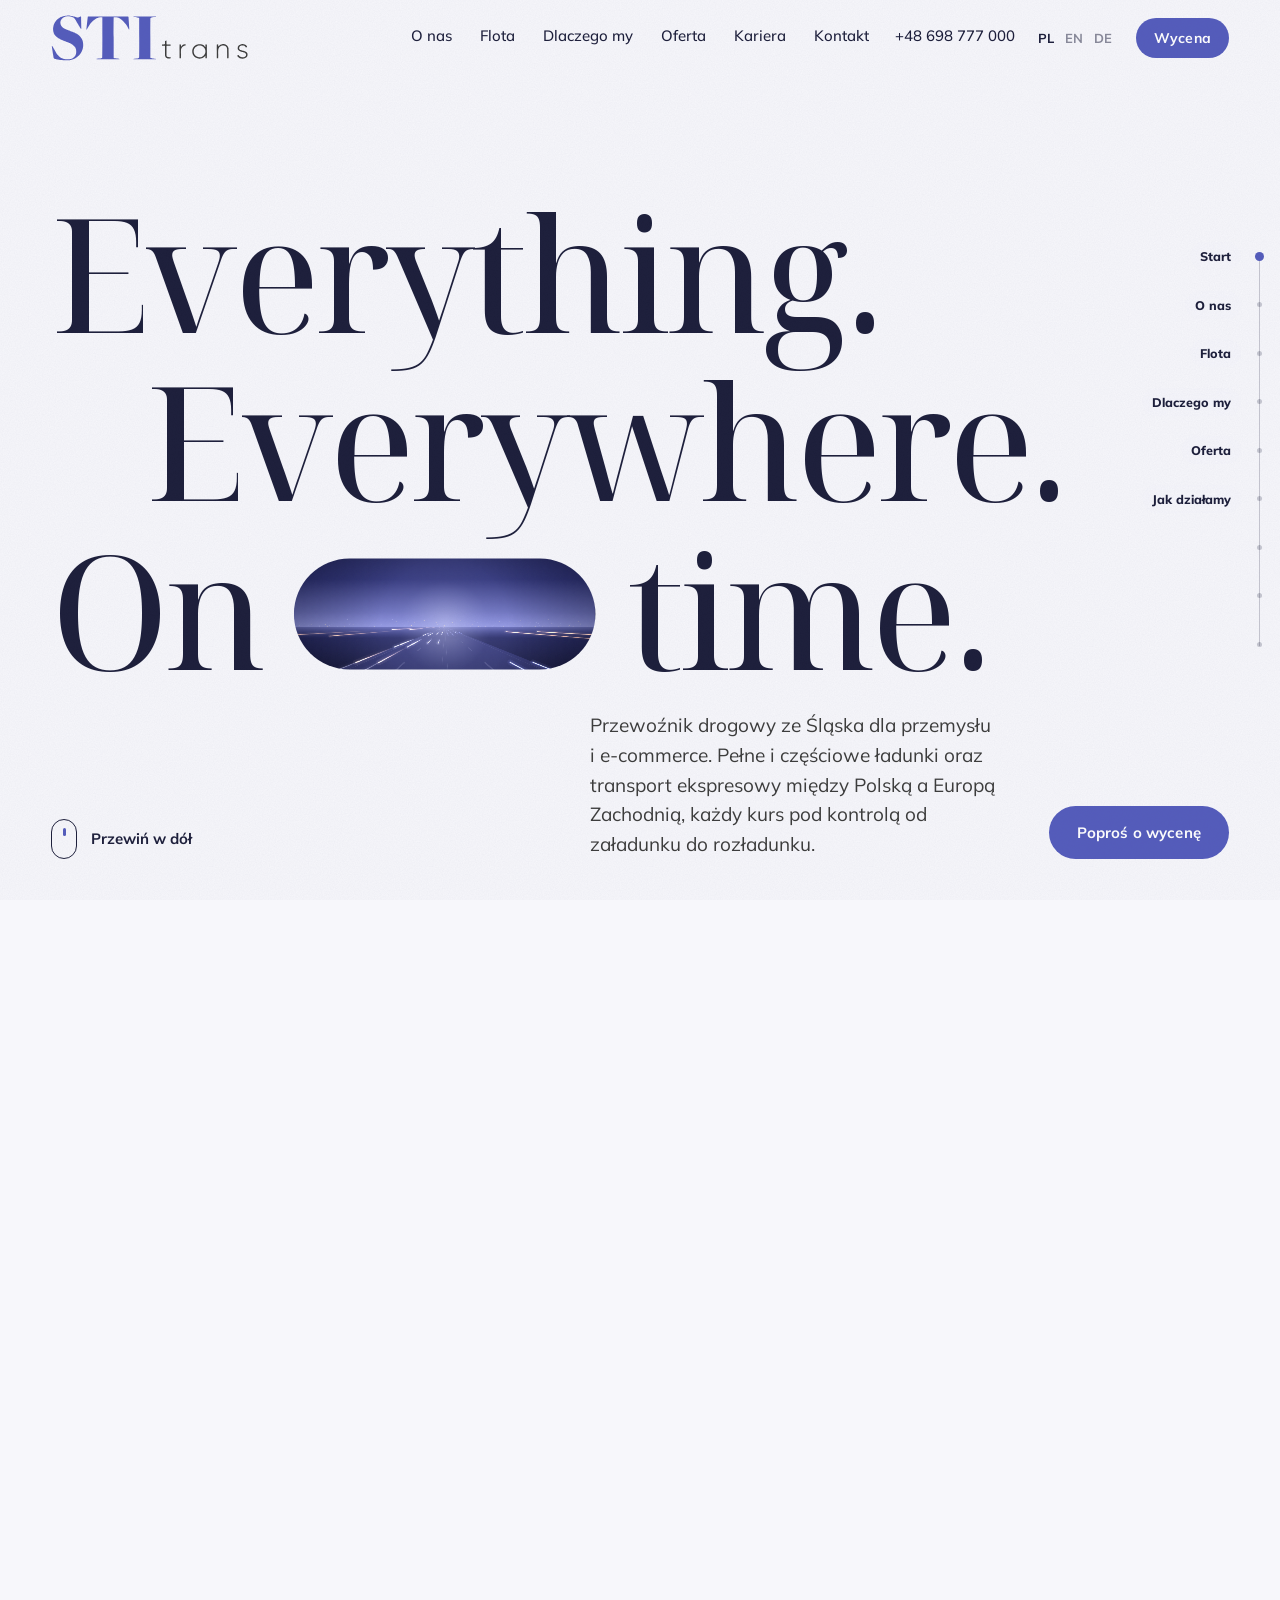
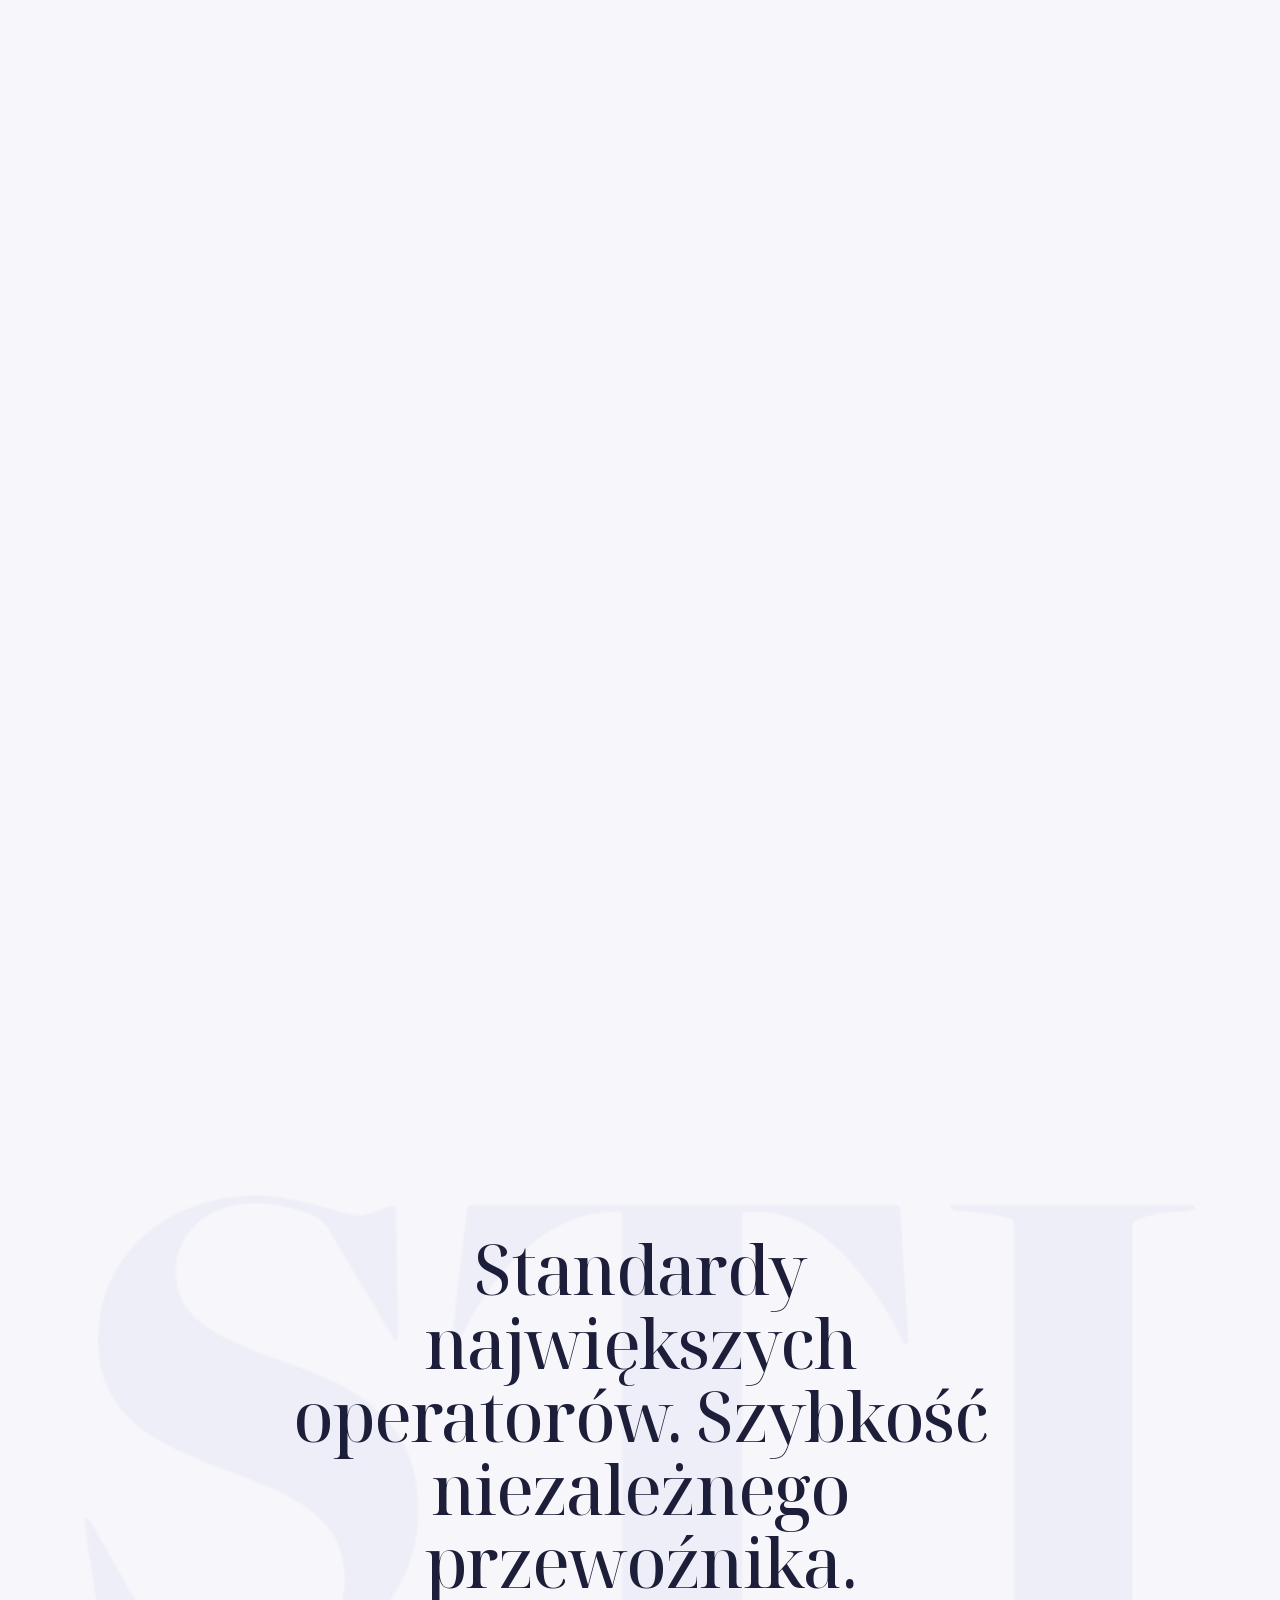
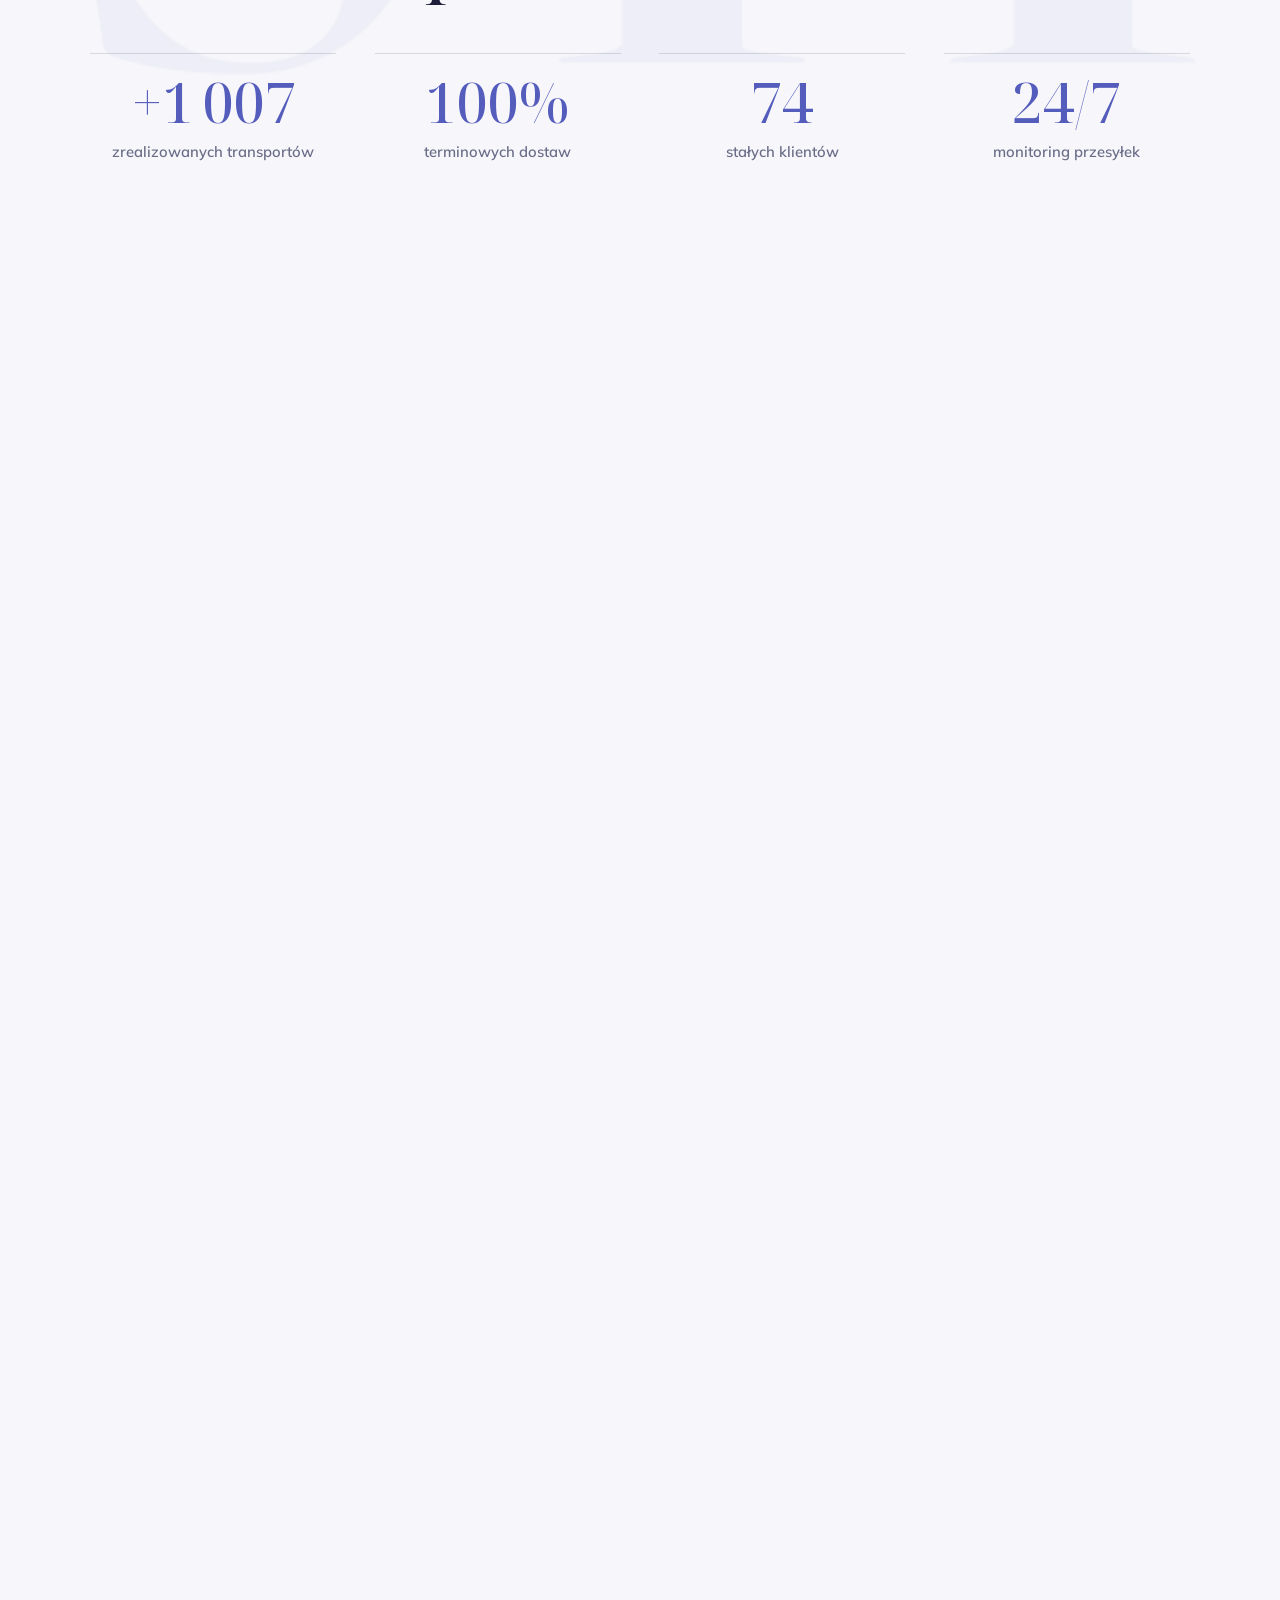
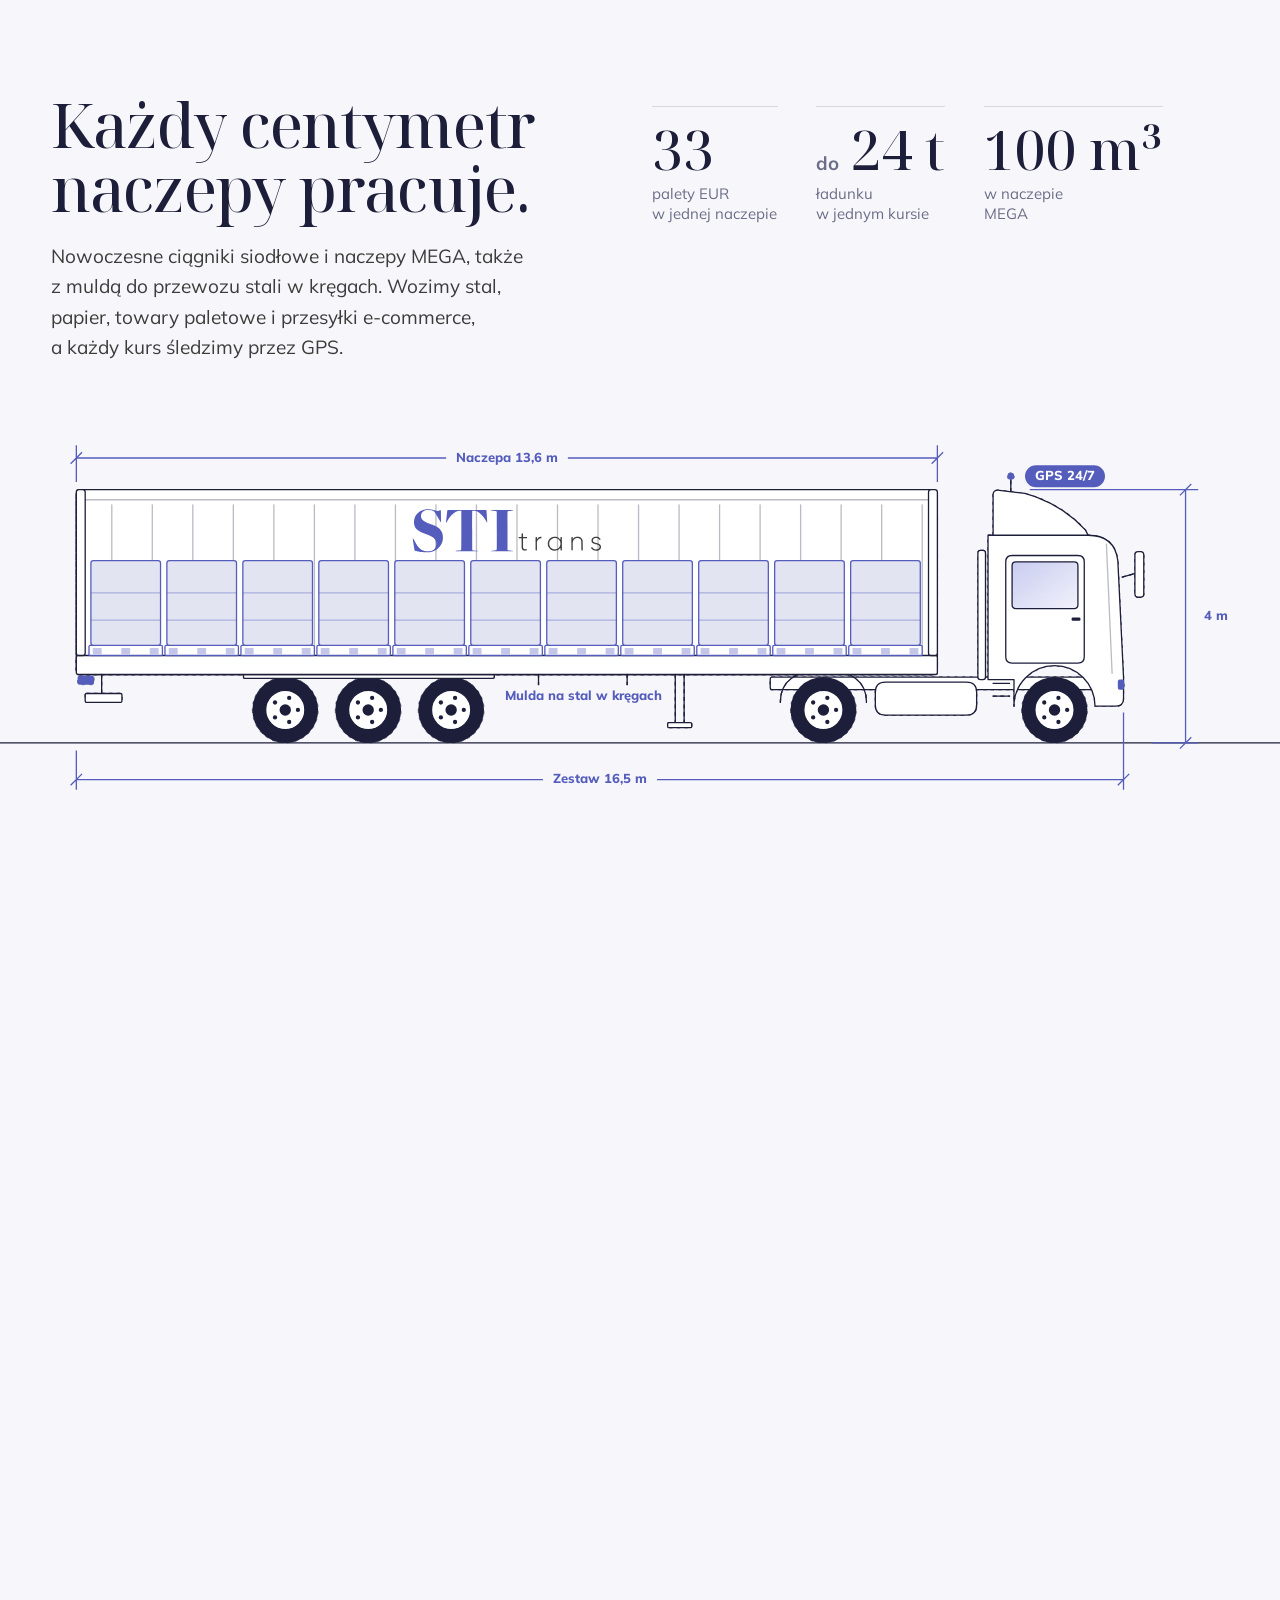
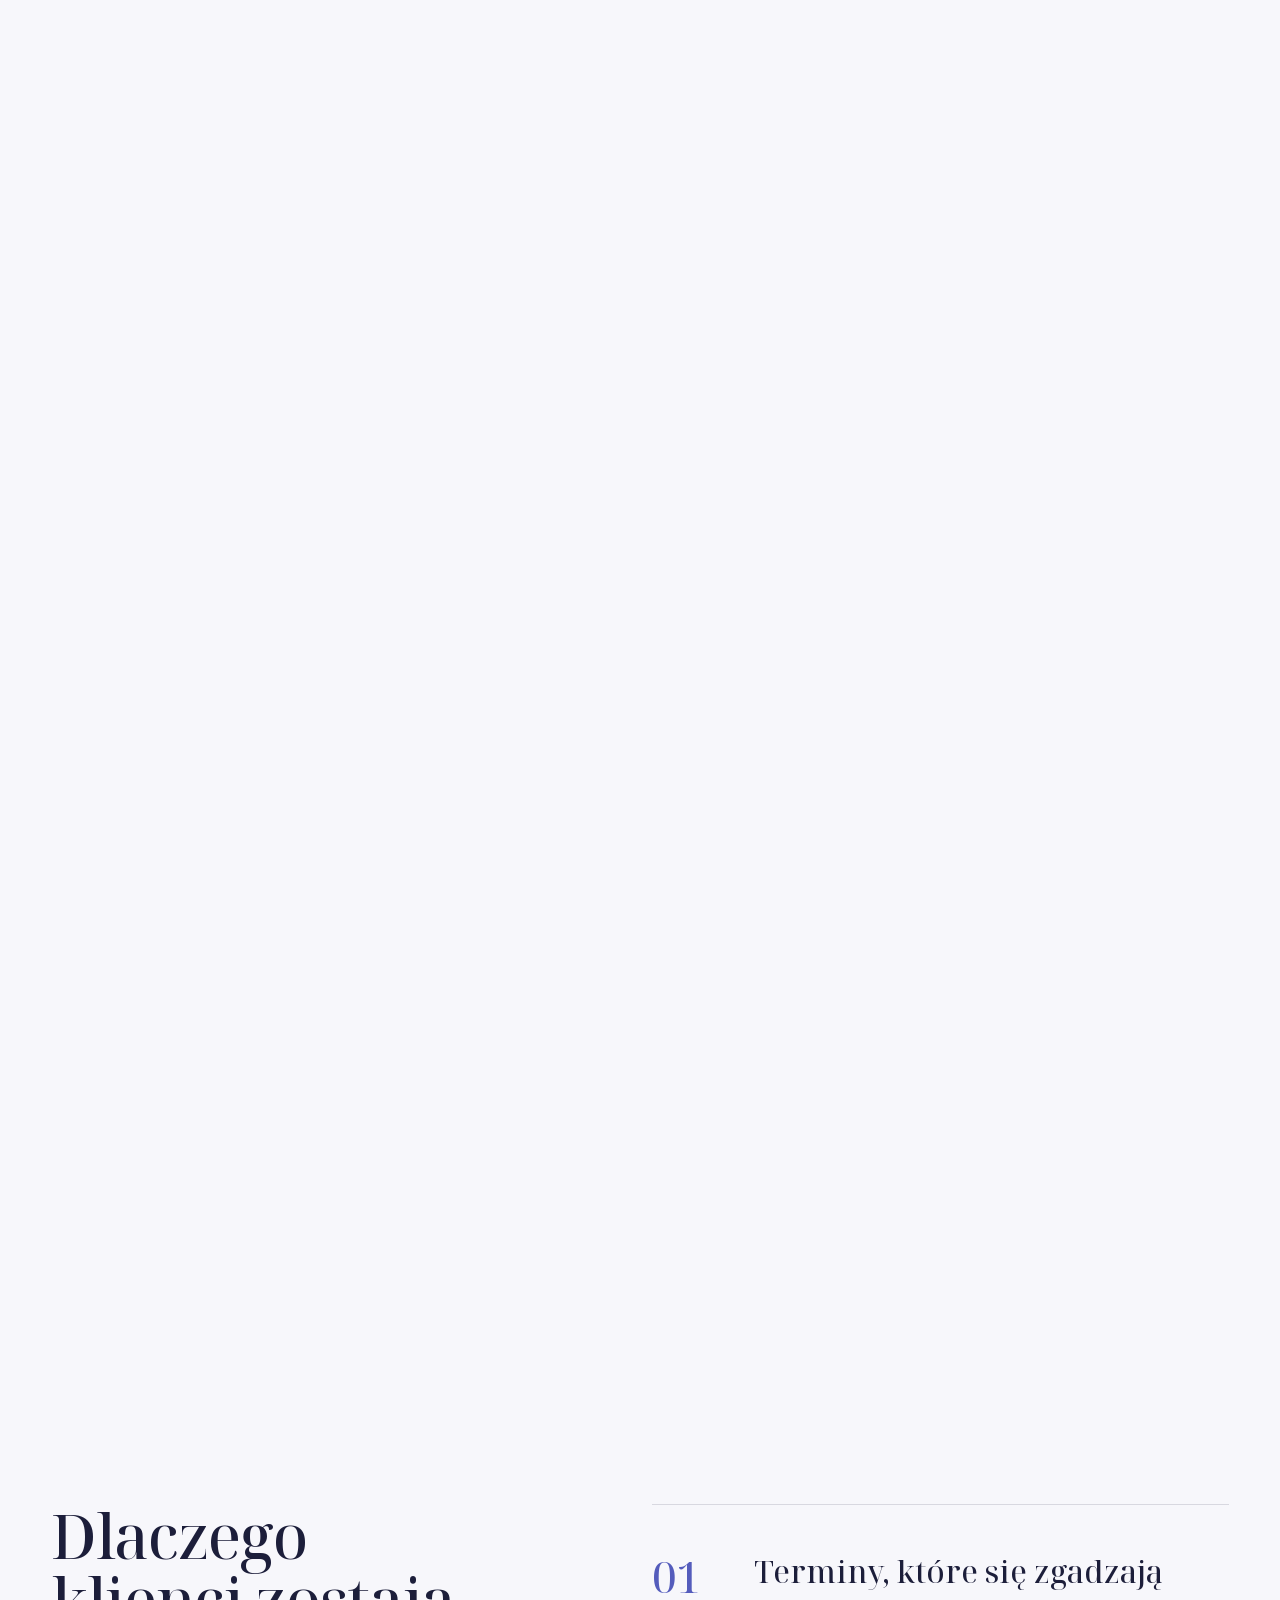
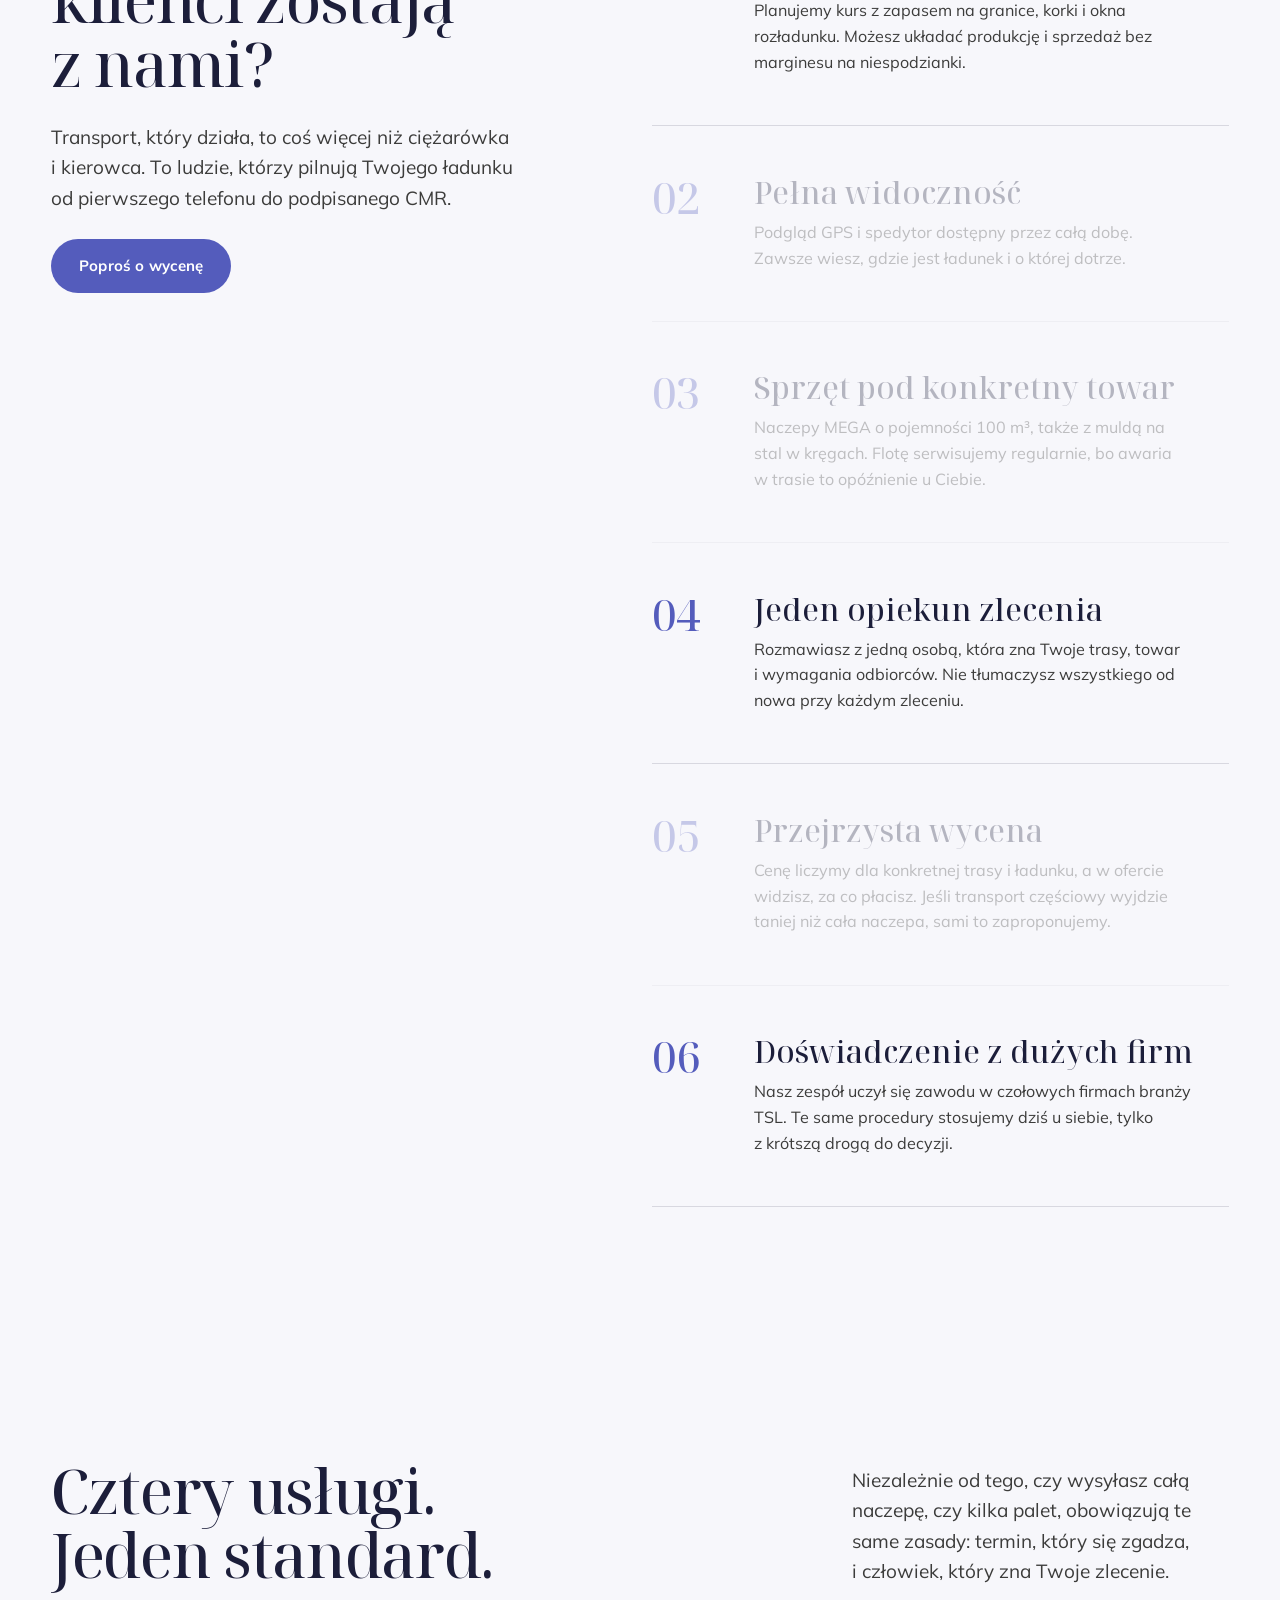
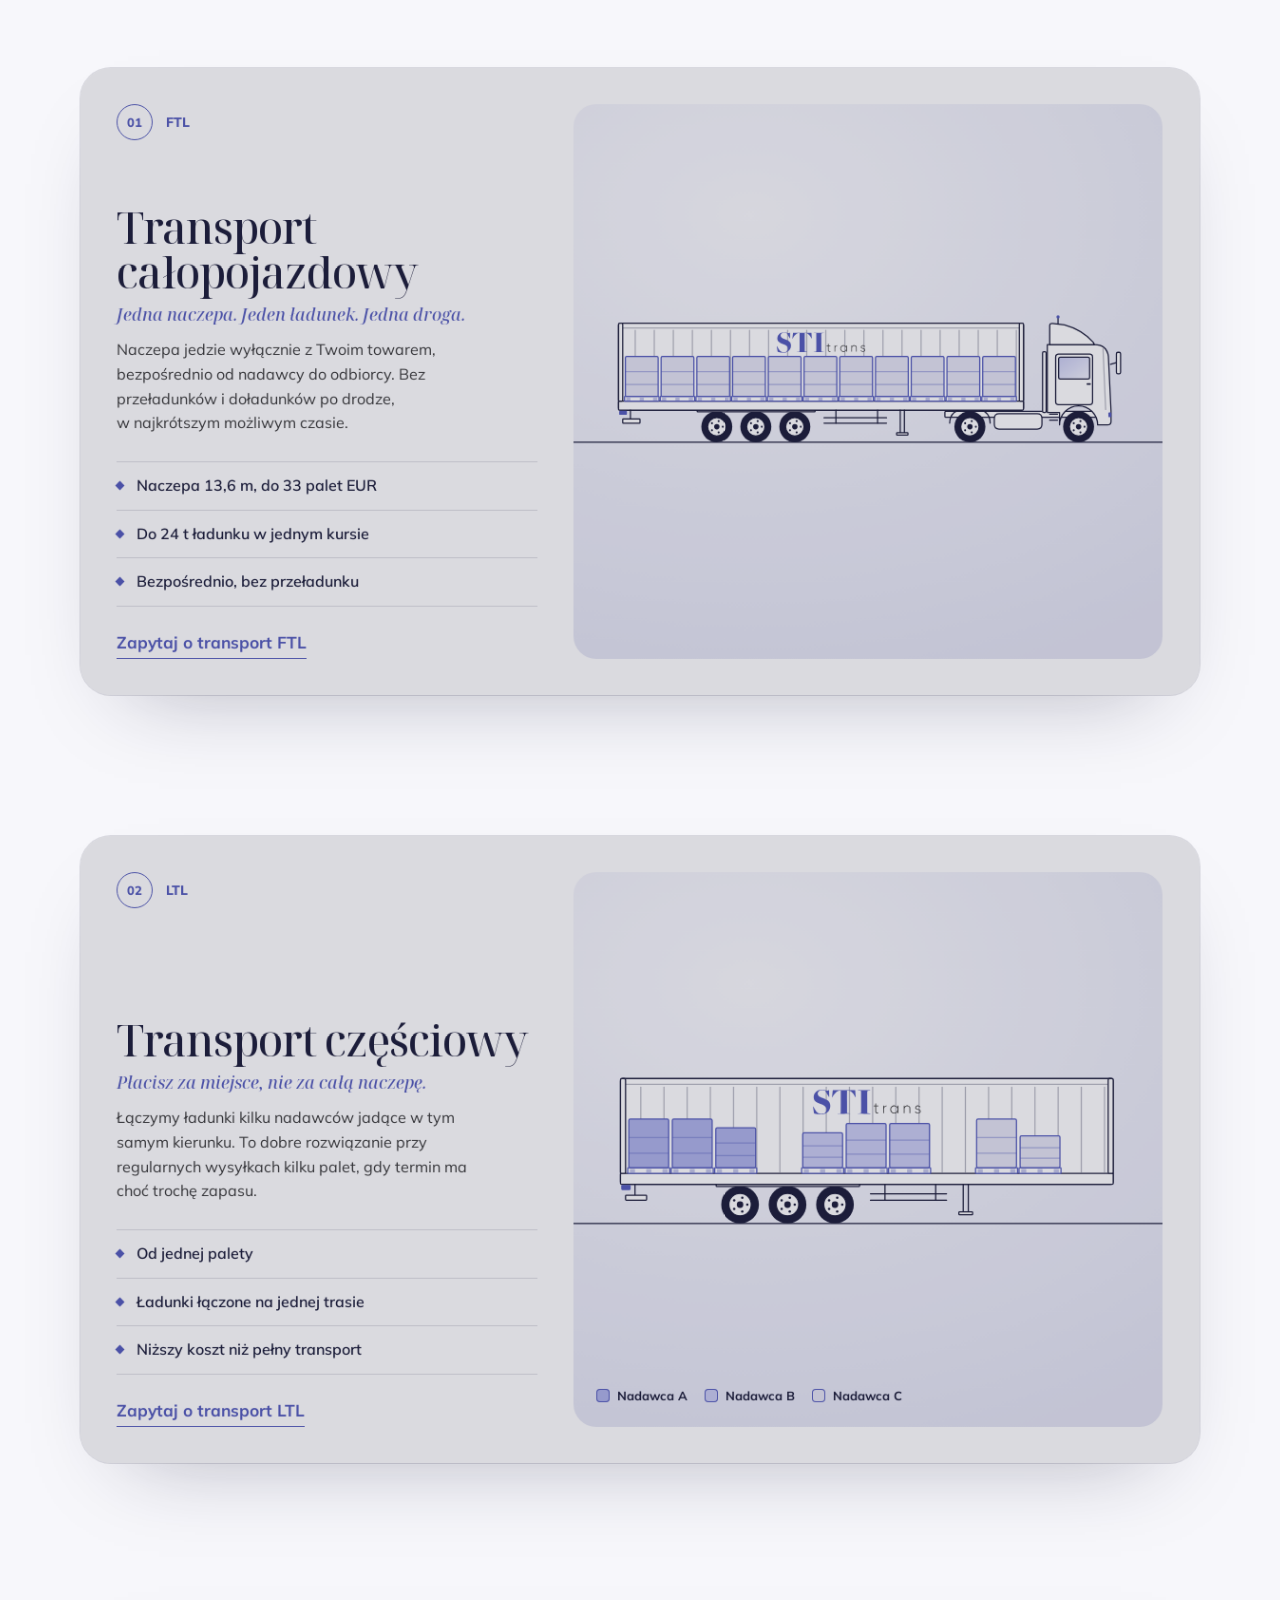
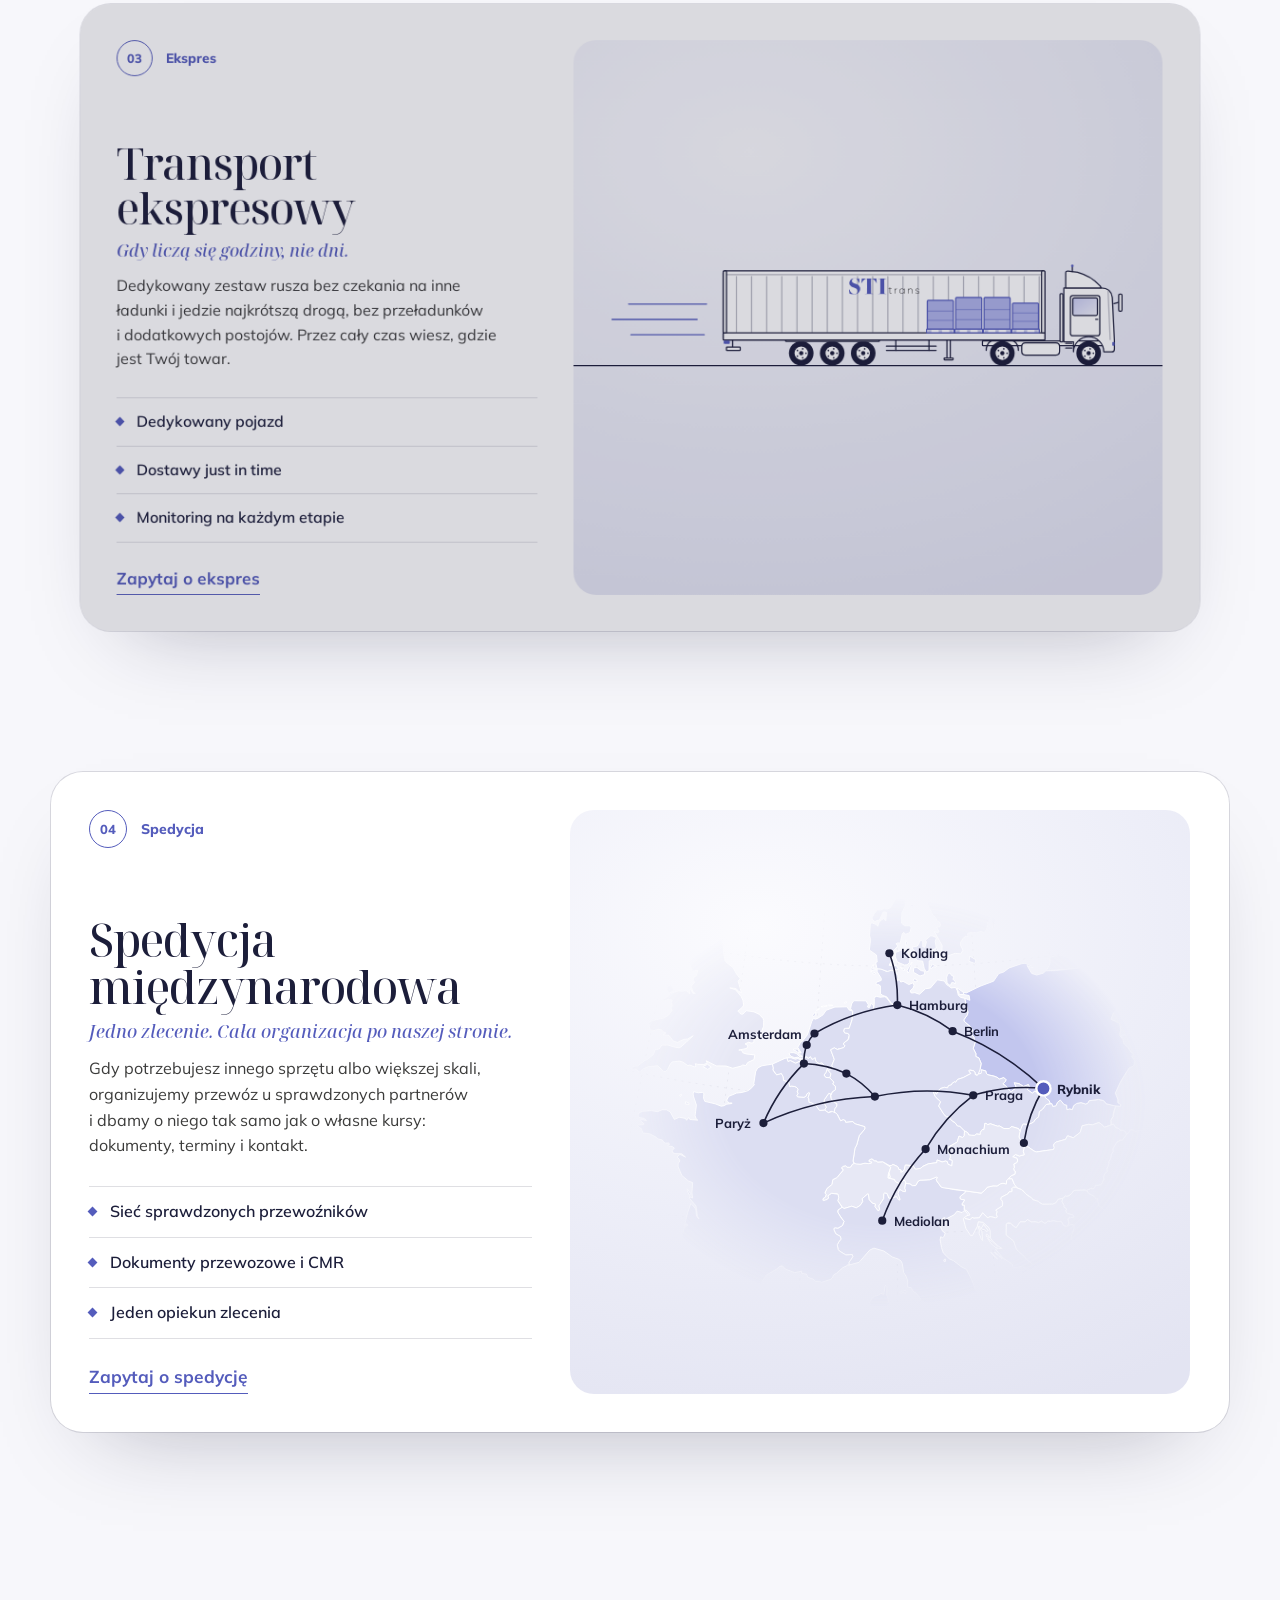
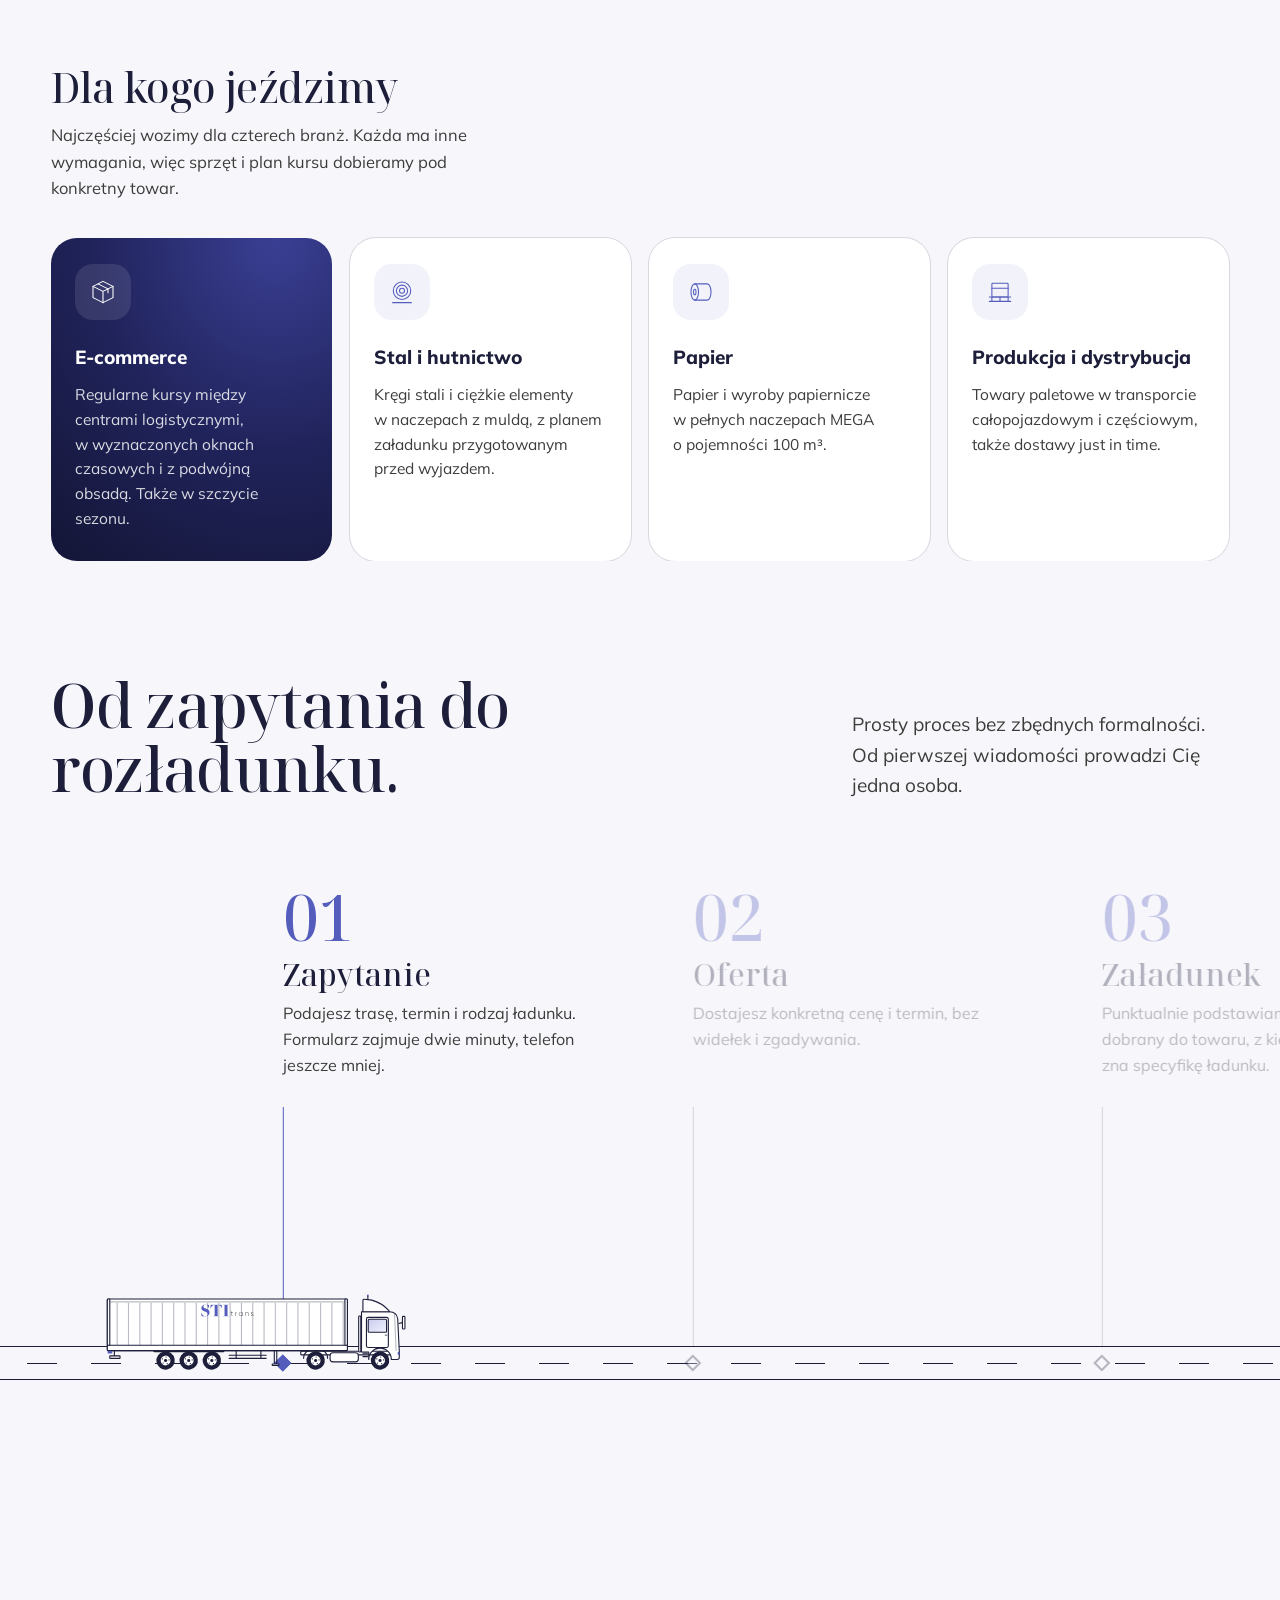
==== index.html @ d90cb927 "e comers and olx" ====
<!doctype html>
<html lang="pl">
<head>
<meta charset="utf-8">
<meta name="viewport" content="width=device-width, initial-scale=1, viewport-fit=cover">
<!-- Demo: nie indeksujemy, żeby nie konkurowało ze stitrans.pl -->
<meta name="robots" content="noindex, nofollow">
<title>STItrans | Transport drogowy FTL, LTL i ekspres w Europie</title>
<meta name="description" content="Przewoźnik drogowy ze Śląska dla przemysłu i e-commerce. Pełne i częściowe ładunki, transport ekspresowy i spedycja między Polską a Europą Zachodnią. Każdy kurs pod kontrolą 24/7.">
<meta name="theme-color" content="#F7F7FB">
<link rel="icon" type="image/png" href="assets/favicon.png">
<link rel="preconnect" href="https://fonts.googleapis.com">
<link rel="preconnect" href="https://fonts.gstatic.com" crossorigin>
<link rel="stylesheet" href="https://fonts.googleapis.com/css2?family=Noto+Serif+Display:ital,wght@0,400..700;1,400..700&family=Mulish:wght@300..800&display=swap">
<link rel="stylesheet" href="css/style.css?v=dc896964">
<!-- Płynne przewijanie (Lenis, MIT), dane mapy (Natural Earth, domena publiczna), tłumaczenia EN/DE, logika strony -->
<script src="js/vendor/lenis.min.js?v=bc6fcb5d" defer></script>
<script src="js/europe.js?v=ae457714" defer></script>
<script src="js/i18n.js?v=f21c036b" defer></script>
<script src="js/core.js?v=386d1155" defer></script>
<script src="js/main.js?v=4deee9f0" defer></script>
</head>
<body class="is-loading">
<a class="skip" href="#o-nas">Przejdź do treści</a>

<!-- ============ Preloader ============ -->
<div class="loader" id="loader" aria-hidden="true">
  <div class="loader__mark">
    <div class="loader__ghost"></div>
    <div class="loader__fill"></div>
  </div>
  <div class="loader__meta">
    <span class="loader__claim" lang="en">Everything. Everywhere. On time.</span>
    <div class="loader__bar"></div>
    <div class="loader__count"><span id="loaderCount">0</span>%</div>
  </div>
</div>

<!-- ============ Nagłówek ============ -->
<header class="site-header" id="header">
  <a class="brand" href="#top" aria-label="STItrans, strona główna"><span class="logo"><span class="logo__dark"></span><span class="logo__light"></span></span></a>
  <nav class="nav" aria-label="Główna nawigacja">
    <a class="has-roll" href="#o-nas"><span class="roll"><span class="roll__in"><span>O nas</span><span aria-hidden="true">O nas</span></span></span></a>
    <a class="has-roll" href="#flota"><span class="roll"><span class="roll__in"><span>Flota</span><span aria-hidden="true">Flota</span></span></span></a>
    <a class="has-roll" href="#dlaczego-my"><span class="roll"><span class="roll__in"><span>Dlaczego my</span><span aria-hidden="true">Dlaczego my</span></span></span></a>
    <a class="has-roll" href="#oferta"><span class="roll"><span class="roll__in"><span>Oferta</span><span aria-hidden="true">Oferta</span></span></span></a>
    <a class="has-roll" href="#kariera"><span class="roll"><span class="roll__in"><span>Kariera</span><span aria-hidden="true">Kariera</span></span></span></a>
    <a class="has-roll" href="#kontakt"><span class="roll"><span class="roll__in"><span>Kontakt</span><span aria-hidden="true">Kontakt</span></span></span></a>
  </nav>
  <div class="tools">
    <a class="phone has-roll" href="tel:+48698777000"><span class="roll"><span class="roll__in"><span>+48 698 777 000</span><span aria-hidden="true">+48 698 777 000</span></span></span></a>
    <div class="lang" role="group" aria-label="Wybór języka"><a href="?lang=pl" data-lang="pl" lang="pl" aria-current="true">PL</a><a href="?lang=en" data-lang="en" lang="en">EN</a><a href="?lang=de" data-lang="de" lang="de">DE</a></div>
    <a class="btn btn--small has-roll" href="#wycena"><span class="roll"><span class="roll__in"><span>Wycena</span><span aria-hidden="true">Wycena</span></span></span></a>
    <button class="menu-btn" id="menuBtn" type="button" aria-expanded="false" aria-controls="menu">Menu</button>
  </div>
</header>

<div class="menu" id="menu" role="dialog" aria-modal="true" aria-label="Menu">
  <div class="menu__top">
    <span class="logo"><span class="logo__dark"></span></span>
    <button class="menu-close" id="menuClose" type="button">Zamknij</button>
  </div>
  <nav class="menu__nav" aria-label="Menu mobilne">
    <a href="#o-nas">O nas</a>
    <a href="#flota">Flota</a>
    <a href="#dlaczego-my">Dlaczego my</a>
    <a href="#oferta">Oferta</a>
    <a href="#kariera">Kariera</a>
    <a href="#kontakt">Kontakt</a>
  </nav>
  <div class="menu__foot">
    <a href="tel:+48698777000">+48 698 777 000</a>
    <a href="mailto:office@stitrans.pl">office@stitrans.pl</a>
    <div class="lang menu__lang" role="group" aria-label="Wybór języka"><a href="?lang=pl" data-lang="pl" lang="pl" aria-current="true">PL</a><a href="?lang=en" data-lang="en" lang="en">EN</a><a href="?lang=de" data-lang="de" lang="de">DE</a></div>
  </div>
  <a class="btn" href="#wycena">Poproś o wycenę</a>
</div>

<!-- Postęp strony: cienka szyna z sekcjami (kliknięcie przenosi do sekcji) -->
<nav class="rail" id="rail" aria-label="Sekcje strony" hidden>
  <span class="rail__track" aria-hidden="true"><i class="rail__fill" id="railFill"></i></span>
  <ol class="rail__list">
    <li><a href="#top" data-sec="top"><span class="rail__label">Start</span><span class="rail__dot"></span></a></li>
    <li><a href="#o-nas" data-sec="o-nas"><span class="rail__label">O nas</span><span class="rail__dot"></span></a></li>
    <li><a href="#flota" data-sec="flota"><span class="rail__label">Flota</span><span class="rail__dot"></span></a></li>
    <li><a href="#dlaczego-my" data-sec="dlaczego-my"><span class="rail__label">Dlaczego my</span><span class="rail__dot"></span></a></li>
    <li><a href="#oferta" data-sec="oferta"><span class="rail__label">Oferta</span><span class="rail__dot"></span></a></li>
    <li><a href="#jak-dzialamy" data-sec="jak-dzialamy"><span class="rail__label">Jak działamy</span><span class="rail__dot"></span></a></li>
    <li><a href="#kariera" data-sec="kariera"><span class="rail__label">Kariera</span><span class="rail__dot"></span></a></li>
    <li><a href="#blog" data-sec="blog"><span class="rail__label">Wiedza z trasy</span><span class="rail__dot"></span></a></li>
    <li><a href="#wycena" data-sec="wycena"><span class="rail__label">Wycena</span><span class="rail__dot"></span></a></li>
  </ol>
</nav>
<div class="cue" id="cue" aria-hidden="true" hidden><span class="cue__icon"><i></i></span><span class="cue__text">Przewiń dalej</span></div>

<main id="top">

  <!-- ============ 1. Hero: slogan w trzech aktach ============ -->
  <section class="hero" id="hero" aria-label="STItrans">
    <div class="stage" id="stage">

      <div class="hero__copy" id="heroCopy">
        <h1 class="hero__title">
          <span class="sr-only">STItrans, transport i spedycja. </span>
          <span class="line l1"><span class="line__in">Everything.</span></span>
          <span class="line l2"><span class="line__in">Everywhere.</span></span>
          <span class="line l3"><span class="line__in">On <span class="slot slot--inline" id="slotInline" aria-hidden="true"></span> time.</span></span>
        </h1>
        <div class="slot slot--block" id="slotBlock" aria-hidden="true"></div>
        <div class="hero__foot">
          <div class="hero__hint fade-up" aria-hidden="true"><span class="hint__mouse"><i></i></span><span class="hint__chev"><i></i></span><span>Przewiń w dół</span></div>
          <p class="hero__lead fade-up">Przewoźnik drogowy ze Śląska dla przemysłu i e-commerce. Pełne i częściowe ładunki oraz transport ekspresowy między Polską a Europą Zachodnią, każdy kurs pod kontrolą od załadunku do rozładunku.</p>
          <a class="btn hero__cta fade-up has-roll" href="#wycena"><span class="roll"><span class="roll__in"><span>Poproś o wycenę</span><span aria-hidden="true">Poproś o wycenę</span></span></span></a>
        </div>
      </div>

      <div class="media" id="media" aria-hidden="true">
        <div class="media__inner" id="mediaInner">
          <canvas id="road"></canvas>
          <!-- Wrzuć plik do assets/hero.mp4 — strona sama przełączy się z animacji na wideo -->
          <video id="heroVideo" muted loop playsinline preload="auto">
            <source src="assets/hero.mp4" type="video/mp4">
          </video>
          <div class="media__shade"></div>
        </div>
      </div>

      <div class="acts">
        <article class="act">
          <div class="act__caption">
            <h2 class="act__title" lang="en">Everything.</h2>
            <p class="act__text">Cała naczepa, kilka palet albo ładunek, który nie może czekać. Sposób przewozu dobieramy do towaru, nie odwrotnie.</p>
          </div>
          <div class="act__aside act__aside--modes">
            <div class="modes glass" id="modes">
              <div class="modes__tabs" aria-hidden="true"><span class="is-on">FTL</span><span>LTL</span><span>Ekspres</span></div>
              <div class="modes__art">
                <svg class="truck truck--glass is-on" data-mode-art="ftl" viewBox="-30 -40 1740 470" aria-hidden="true"></svg>
                <svg class="truck truck--glass" data-mode-art="ltl" viewBox="-30 -40 1740 470" aria-hidden="true"></svg>
                <svg class="truck truck--glass" data-mode-art="exp" viewBox="-480 -40 2190 470" aria-hidden="true"></svg>
              </div>
              <div class="modes__copy">
                <div class="mode is-on">
                  <h3 class="mode__title">Transport całopojazdowy</h3>
                  <p class="mode__text">Cała naczepa dla Ciebie. Prosto do odbiorcy.</p>
                  <ul class="mode__facts"><li>Naczepa 13,6 m</li><li>33 palety EUR</li><li>do 24 t</li></ul>
                </div>
                <div class="mode">
                  <h3 class="mode__title">Transport częściowy</h3>
                  <p class="mode__text">Płacisz za miejsca, które zajmuje Twój towar. Resztę naczepy dzielisz z innymi nadawcami.</p>
                  <ul class="mode__facts"><li>od 1 palety</li><li>ładunki łączone</li><li>niższy koszt</li></ul>
                </div>
                <div class="mode">
                  <h3 class="mode__title">Transport ekspresowy</h3>
                  <p class="mode__text">Zestaw tylko dla Twojego ładunku. Bez przeładunków i postojów po drodze.</p>
                  <ul class="mode__facts"><li>dedykowany pojazd</li><li>bez przeładunku</li><li>just in time</li></ul>
                </div>
              </div>
            </div>
          </div>
        </article>

        <article class="act">
          <div class="act__caption">
            <h2 class="act__title" lang="en">Everywhere.</h2>
            <p class="act__text">Polska, Niemcy, Czechy, Słowacja, Benelux, Dania, północne Włochy i Francja. Te trasy znamy z praktyki, nie z mapy.</p>
          </div>
          <div class="act__aside act__aside--map">
            <div class="map" id="heroMap" role="img" aria-label="Trasy z Rybnika do Berlina, Pragi, Bratysławy, Monachium, Hamburga, Koldingu, Mediolanu, Rotterdamu, Antwerpii i Paryża">
              <svg viewBox="0 0 520 400" aria-hidden="true"></svg>
            </div>
          </div>
        </article>

        <article class="act">
          <div class="act__caption">
            <h2 class="act__title" lang="en">On time.</h2>
            <p class="act__text">Każdy kurs śledzimy na żywo przez całą dobę. Jeśli plan się zmieni, dowiesz się od nas, zanim zdążysz zapytać.</p>
          </div>
          <div class="act__aside act__aside--track">
            <div class="track" id="track">
              <div class="track__head"><p class="track__label">Przykładowy kurs</p><span class="track__live"><i></i>GPS 24/7</span></div>
              <div class="track__route">
                <span>Rybnik</span>
                <span class="track__line">
                  <span class="track__truck" aria-hidden="true">
                    <svg viewBox="0 0 52 22"><path d="M1 3.5h30.5v12H1z"/><path d="M33 7.5h9.2l5.3 4.6v3.4H33z"/><circle cx="8" cy="18" r="2.8"/><circle cx="14.5" cy="18" r="2.8"/><circle cx="37" cy="18" r="2.8"/><circle cx="45" cy="18" r="2.8"/></svg>
                  </span>
                </span>
                <span>Berlin</span>
              </div>
              <p class="track__time" id="trackTime" aria-hidden="true"><span class="d">2</span><span class="d">1</span><span class="c">:</span><span class="d">3</span><span class="d">0</span></p>
              <p class="track__status"><span class="run">W drodze, plan rozładunku 06:00</span><span class="done">Rozładunek 05:48, 12 minut przed planem</span></p>
              <ol class="track__stops" id="trackStops">
                <li data-t="1290"><span class="track__stop">Rybnik</span><span class="track__note">załadunek</span><time>21:30</time></li>
                <li data-t="1450"><span class="track__stop">Wrocław</span><span class="track__note">A4</span><time>00:10</time></li>
                <li data-t="1580"><span class="track__stop">Olszyna</span><span class="track__note">granica PL/DE</span><time>02:20</time></li>
                <li data-t="1788"><span class="track__stop">Berlin</span><span class="track__note">rozładunek</span><time>05:48</time></li>
              </ol>
              <p class="sr-only">Wyjazd z Rybnika 21:30, Wrocław 00:10, granica w Olszynie 02:20, rozładunek w Berlinie 05:48, czyli 12 minut przed planem.</p>
            </div>
          </div>
        </article>
      </div>

      <div class="acts__bars" aria-hidden="true"><i></i><i></i><i></i></div>
      <button class="motion-toggle" id="motionToggle" type="button" aria-pressed="false"><span class="label">Zatrzymaj ruch</span></button>
    </div>
  </section>

  <!-- ============ 2. O nas: zdanie wypełniane przewijaniem ============ -->
  <section class="statement" id="o-nas" data-land="0.5" aria-labelledby="statementText">
    <div class="statement__stage">
      <h2 class="statement__text" id="statementText">Standardy największych operatorów. Szybkość niezależnego przewoźnika.</h2>
      <div class="statement__foot" id="statementFoot">
        <dl class="stats">
          <div><dt>zrealizowanych transportów</dt><dd><span data-count="1007" data-prefix="+">+1 007</span></dd></div>
          <div><dt>terminowych dostaw</dt><dd><span data-count="100">100</span>%</dd></div>
          <div><dt>stałych klientów</dt><dd><span data-count="74">74</span></dd></div>
          <div><dt>monitoring przesyłek</dt><dd>24/7</dd></div>
        </dl>
      </div>
    </div>
  </section>

  <!-- ============ 3. Flota: ciężarówka wjeżdża, ładujemy palety ============ -->
  <section class="fleet" id="flota" data-land="0.72" aria-labelledby="fleetTitle">
    <div class="fleet__stage">
      <div class="fleet__head">
        <h2 class="section-title" id="fleetTitle" data-split>Każdy centymetr naczepy pracuje.</h2>
        <p class="section-lead" data-reveal>Nowoczesne ciągniki siodłowe i naczepy MEGA, także z muldą do przewozu stali w kręgach. Wozimy stal, papier, towary paletowe i przesyłki e-commerce, a każdy kurs śledzimy przez GPS.</p>
      </div>
      <dl class="fleet__stats" data-reveal>
        <div><dt>palety EUR w jednej naczepie</dt><dd><span id="statPallets">0</span></dd></div>
        <div><dt>ładunku w jednym kursie</dt><dd><small>do</small> <span id="statTons">0</span> t</dd></div>
        <div><dt>w naczepie MEGA</dt><dd><span id="statVol">0</span> m³</dd></div>
      </dl>
      <div class="fleet__drawing" id="fleetDrawing">
        <svg class="truck" id="fleetTruck" viewBox="-40 -110 1860 610" aria-hidden="true"></svg>
      </div>
      <p class="sr-only">Ciągnik siodłowy z naczepą MEGA: długość zestawu 16,5 m, naczepa 13,6 m, wysokość 4 m, 33 palety EUR, mulda na stal w kręgach.</p>
    </div>
  </section>

  <!-- ============ 3b. Dlaczego STItrans: sześć powodów ============ -->
  <section class="why" id="dlaczego-my" aria-labelledby="whyTitle">
    <div class="why__head">
      <h2 class="section-title" id="whyTitle" data-split>Dlaczego klienci zostają z nami?</h2>
      <p class="section-lead" data-reveal>Transport, który działa, to coś więcej niż ciężarówka i kierowca. To ludzie, którzy pilnują Twojego ładunku od pierwszego telefonu do podpisanego CMR.</p>
      <a class="btn has-roll" href="#wycena" data-reveal><span class="roll"><span class="roll__in"><span>Poproś o wycenę</span><span aria-hidden="true">Poproś o wycenę</span></span></span></a>
    </div>
    <ol class="why__list">
      <li><span class="why__num">01</span><div><h3 class="why__title">Terminy, które się zgadzają</h3><p>Planujemy kurs z zapasem na granice, korki i okna rozładunku. Możesz układać produkcję i sprzedaż bez marginesu na niespodzianki.</p></div></li>
      <li><span class="why__num">02</span><div><h3 class="why__title">Pełna widoczność</h3><p>Podgląd GPS i spedytor dostępny przez całą dobę. Zawsze wiesz, gdzie jest ładunek i o której dotrze.</p></div></li>
      <li><span class="why__num">03</span><div><h3 class="why__title">Sprzęt pod konkretny towar</h3><p>Naczepy MEGA o pojemności 100 m³, także z muldą na stal w kręgach. Flotę serwisujemy regularnie, bo awaria w trasie to opóźnienie u Ciebie.</p></div></li>
      <li><span class="why__num">04</span><div><h3 class="why__title">Jeden opiekun zlecenia</h3><p>Rozmawiasz z jedną osobą, która zna Twoje trasy, towar i wymagania odbiorców. Nie tłumaczysz wszystkiego od nowa przy każdym zleceniu.</p></div></li>
      <li><span class="why__num">05</span><div><h3 class="why__title">Przejrzysta wycena</h3><p>Cenę liczymy dla konkretnej trasy i ładunku, a w ofercie widzisz, za co płacisz. Jeśli transport częściowy wyjdzie taniej niż cała naczepa, sami to zaproponujemy.</p></div></li>
      <li><span class="why__num">06</span><div><h3 class="why__title">Doświadczenie z dużych firm</h3><p>Nasz zespół uczył się zawodu w czołowych firmach branży TSL. Te same procedury stosujemy dziś u siebie, tylko z krótszą drogą do decyzji.</p></div></li>
    </ol>
  </section>

  <!-- ============ 4. Oferta: karty układające się w stos ============ -->
  <section class="services" id="oferta" aria-labelledby="servicesTitle">
    <div class="services__head">
      <h2 class="section-title" id="servicesTitle" data-split>Cztery usługi. Jeden standard.</h2>
      <p class="section-lead" data-reveal>Niezależnie od tego, czy wysyłasz całą naczepę, czy kilka palet, obowiązują te same zasady: termin, który się zgadza, i człowiek, który zna Twoje zlecenie.</p>
    </div>

    <div class="stack">
      <article class="card" style="--i:0">
        <div class="card__text">
          <p class="card__num"><span>01</span>FTL</p>
          <h3 class="card__title">Transport całopojazdowy</h3>
          <p class="card__tag">Jedna naczepa. Jeden ładunek. Jedna droga.</p>
          <p class="card__desc">Naczepa jedzie wyłącznie z Twoim towarem, bezpośrednio od nadawcy do odbiorcy. Bez przeładunków i doładunków po drodze, w najkrótszym możliwym czasie.</p>
          <ul class="card__facts">
            <li>Naczepa 13,6 m, do 33 palet EUR</li>
            <li>Do 24 t ładunku w jednym kursie</li>
            <li>Bezpośrednio, bez przeładunku</li>
          </ul>
          <a class="link has-roll" href="#wycena" data-cargo="FTL"><span class="roll"><span class="roll__in"><span>Zapytaj o transport FTL</span><span aria-hidden="true">Zapytaj o transport FTL</span></span></span></a>
        </div>
        <div class="card__art"><svg class="truck" data-art="ftl" viewBox="-30 -40 1740 470" aria-hidden="true"></svg></div>
      </article>

      <article class="card" style="--i:1">
        <div class="card__text">
          <p class="card__num"><span>02</span>LTL</p>
          <h3 class="card__title">Transport częściowy</h3>
          <p class="card__tag">Płacisz za miejsce, nie za całą naczepę.</p>
          <p class="card__desc">Łączymy ładunki kilku nadawców jadące w tym samym kierunku. To dobre rozwiązanie przy regularnych wysyłkach kilku palet, gdy termin ma choć trochę zapasu.</p>
          <ul class="card__facts">
            <li>Od jednej palety</li>
            <li>Ładunki łączone na jednej trasie</li>
            <li>Niższy koszt niż pełny transport</li>
          </ul>
          <a class="link has-roll" href="#wycena" data-cargo="LTL"><span class="roll"><span class="roll__in"><span>Zapytaj o transport LTL</span><span aria-hidden="true">Zapytaj o transport LTL</span></span></span></a>
        </div>
        <div class="card__art">
          <svg class="truck" data-art="ltl" viewBox="-30 -40 1430 470" aria-hidden="true"></svg>
          <ul class="legend" aria-hidden="true"><li style="--c:#AEB3E8">Nadawca A</li><li style="--c:#C9CCF0">Nadawca B</li><li style="--c:#E3E4F2">Nadawca C</li></ul>
        </div>
      </article>

      <article class="card" style="--i:2">
        <div class="card__text">
          <p class="card__num"><span>03</span>Ekspres</p>
          <h3 class="card__title">Transport ekspresowy</h3>
          <p class="card__tag">Gdy liczą się godziny, nie dni.</p>
          <p class="card__desc">Dedykowany zestaw rusza bez czekania na inne ładunki i jedzie najkrótszą drogą, bez przeładunków i dodatkowych postojów. Przez cały czas wiesz, gdzie jest Twój towar.</p>
          <ul class="card__facts">
            <li>Dedykowany pojazd</li>
            <li>Dostawy just in time</li>
            <li>Monitoring na każdym etapie</li>
          </ul>
          <a class="link has-roll" href="#wycena" data-cargo="Ekspres"><span class="roll"><span class="roll__in"><span>Zapytaj o ekspres</span><span aria-hidden="true">Zapytaj o ekspres</span></span></span></a>
        </div>
        <div class="card__art"><svg class="truck" data-art="exp" viewBox="-480 -40 2190 470" aria-hidden="true"></svg></div>
      </article>

      <article class="card" style="--i:3">
        <div class="card__text">
          <p class="card__num"><span>04</span>Spedycja</p>
          <h3 class="card__title">Spedycja międzynarodowa</h3>
          <p class="card__tag">Jedno zlecenie. Cała organizacja po naszej stronie.</p>
          <p class="card__desc">Gdy potrzebujesz innego sprzętu albo większej skali, organizujemy przewóz u sprawdzonych partnerów i dbamy o niego tak samo jak o własne kursy: dokumenty, terminy i kontakt.</p>
          <ul class="card__facts">
            <li>Sieć sprawdzonych przewoźników</li>
            <li>Dokumenty przewozowe i CMR</li>
            <li>Jeden opiekun zlecenia</li>
          </ul>
          <a class="link has-roll" href="#wycena" data-cargo="Spedycja"><span class="roll"><span class="roll__in"><span>Zapytaj o spedycję</span><span aria-hidden="true">Zapytaj o spedycję</span></span></span></a>
        </div>
        <div class="card__art"><div class="map map--light" data-art="net"><svg viewBox="0 0 520 400" aria-hidden="true"></svg></div></div>
      </article>
    </div>

    <div class="sectors" aria-labelledby="sectorsTitle">
      <div class="sectors__head">
        <h3 class="sectors__title" id="sectorsTitle" data-split>Dla kogo jeździmy</h3>
        <p class="sectors__lead" data-reveal>Najczęściej wozimy dla czterech branż. Każda ma inne wymagania, więc sprzęt i plan kursu dobieramy pod konkretny towar.</p>
      </div>
      <ul class="sectors__list">
        <li class="sector sector--accent" data-reveal><span class="sector__icon"><svg viewBox="0 0 48 48" aria-hidden="true"><path d="M8 15 24 7l16 8v18l-16 8-16-8z"/><path d="M8 15l16 8 16-8M24 23v18M16 11l16 8v6"/></svg></span><h4>E-commerce</h4><p>Regularne kursy między centrami logistycznymi, w wyznaczonych oknach czasowych i z podwójną obsadą. Także w szczycie sezonu.</p></li>
        <li class="sector" data-reveal><span class="sector__icon"><svg viewBox="0 0 48 48" aria-hidden="true"><circle cx="24" cy="22" r="14"/><circle cx="24" cy="22" r="9"/><circle cx="24" cy="22" r="4"/><path d="M9 41h30"/></svg></span><h4>Stal i hutnictwo</h4><p>Kręgi stali i ciężkie elementy w naczepach z muldą, z planem załadunku przygotowanym przed wyjazdem.</p></li>
        <li class="sector" data-reveal><span class="sector__icon"><svg viewBox="0 0 48 48" aria-hidden="true"><ellipse cx="14" cy="24" rx="6" ry="13"/><path d="M14 11h20a6 13 0 0 1 0 26H14"/><ellipse cx="14" cy="24" rx="2" ry="4.5"/></svg></span><h4>Papier</h4><p>Papier i wyroby papiernicze w pełnych naczepach MEGA o pojemności 100 m³.</p></li>
        <li class="sector" data-reveal><span class="sector__icon"><svg viewBox="0 0 48 48" aria-hidden="true"><rect x="11" y="10" width="26" height="22" rx="1.5"/><path d="M11 18h26M7 32h34M7 39h34M11 32v7M24 32v7M37 32v7"/></svg></span><h4>Produkcja i dystrybucja</h4><p>Towary paletowe w transporcie całopojazdowym i częściowym, także dostawy just in time.</p></li>
      </ul>
    </div>
  </section>

  <!-- ============ 5. Jak działamy: ciężarówka jedzie przez kolejne kroki ============ -->
  <section class="process" id="jak-dzialamy" aria-labelledby="processTitle">
    <div class="process__stage">
      <div class="process__head">
        <h2 class="section-title" id="processTitle" data-split>Od zapytania do rozładunku.</h2>
        <p class="section-lead" data-reveal>Prosty proces bez zbędnych formalności. Od pierwszej wiadomości prowadzi Cię jedna osoba.</p>
      </div>
      <div class="process__track" id="processTrack">
        <div class="process__road"></div>
        <ol class="process__steps">
          <li class="step"><span class="step__num">01</span><h3 class="step__title">Zapytanie</h3><p>Podajesz trasę, termin i rodzaj ładunku. Formularz zajmuje dwie minuty, telefon jeszcze mniej.</p></li>
          <li class="step"><span class="step__num">02</span><h3 class="step__title" data-i18n="step.offer">Oferta</h3><p>Dostajesz konkretną cenę i termin, bez widełek i zgadywania.</p></li>
          <li class="step"><span class="step__num">03</span><h3 class="step__title">Załadunek</h3><p>Punktualnie podstawiamy sprzęt dobrany do towaru, z kierowcą, który zna specyfikę ładunku.</p></li>
          <li class="step"><span class="step__num">04</span><h3 class="step__title">Dostawa<span class="step__badge">Dostarczono</span></h3><p>Śledzimy kurs przez całą dobę i informujemy Cię o statusie aż do rozładunku i podpisanego CMR.</p></li>
        </ol>
      </div>
      <div class="process__lane"><div class="process__truck" id="processTruck"><svg class="truck" viewBox="-30 -40 1740 460" aria-hidden="true"></svg></div></div>
    </div>
  </section>

  <!-- ============ 5b. Kariera: kierowcy C+E (treść ze stitrans.pl/kariera) ============ -->
  <section class="career" id="kariera" aria-labelledby="careerTitle">
    <div class="career__intro">
      <h2 class="section-title" id="careerTitle" data-split>Dołącz do zespołu STItrans.</h2>
      <p class="section-lead" data-reveal>Szukamy kierowców C+E do pracy w podwójnej obsadzie oraz osób do biura. Wszystkie aktualne oferty znajdziesz na naszej stronie kariery i na OLX.</p>
      <p class="career__pay" data-reveal><small>Kierowcy C+E, podwójna obsada</small><strong>do 16&nbsp;000&nbsp;zł</strong><span>brutto miesięcznie, zależnie od oferty i lokalizacji</span></p>
      <div class="career__cta" data-reveal>
        <a class="btn has-roll" href="kariera.html"><span class="roll"><span class="roll__in"><span>Zobacz aktualne oferty</span><span aria-hidden="true">Zobacz aktualne oferty</span></span></span></a>
        <a class="link has-roll" href="tel:+48723327526"><span class="roll"><span class="roll__in"><span>Zadzwoń: 723 327 526</span><span aria-hidden="true">Zadzwoń: 723 327 526</span></span></span></a>
      </div>
    </div>
    <div class="career__card" data-reveal>
      <div class="career__art"><svg class="truck" id="careerCab" viewBox="1040 -50 700 470" aria-hidden="true"></svg></div>
      <dl class="career__facts">
        <div><dt>Kierowcy C+E</dt><dd>Podwójna obsada, bloki dla e-commerce, auto przypisane do załogi</dd></div>
        <div><dt>Wyjazdy z</dt><dd>Gliwice, Łódź, Jastrzębie-Zdrój, Bielsko-Biała, Bielany Wrocławskie</dd></div>
        <div><dt>Forma współpracy</dt><dd>Umowa o pracę, B2B lub zlecenie, zależnie od oferty</dd></div>
        <div><dt>W biurze</dt><dd>Dyspozytor transportu w Dębicy, młodsza księgowa w Rybniku, młodszy analityk danych</dd></div>
        <div><dt>W trasie</dt><dd>Dyspozytor dostępny 24/7, serwis na bieżąco, karty flotowe</dd></div>
        <div><dt>Kontakt</dt><dd>723 327 526, job@stitrans.pl</dd></div>
      </dl>
    </div>
  </section>

  <!-- ============ 5c. Blog: wpisy ze stitrans.pl ============ -->
  <section class="blog" id="blog" aria-labelledby="blogTitle">
    <div class="blog__head">
      <h2 class="section-title" id="blogTitle" data-split>Wiedza z trasy.</h2>
      <a class="link has-roll" href="blog/index.html"><span class="roll"><span class="roll__in"><span>Wszystkie wpisy</span><span aria-hidden="true">Wszystkie wpisy</span></span></span></a>
    </div>
    <div class="blog__grid">
      <article class="post" data-reveal>
        <a class="post__link" href="blog/ftl-czy-ltl.html">
          <div class="post__cover"><svg class="cover-art" data-cover="plan" viewBox="0 0 640 400" aria-hidden="true"></svg></div>
          <p class="post__tag">FTL i LTL</p>
          <h3 class="post__title">FTL czy LTL? Jak wybrać transport, który się opłaca</h3>
          <p class="post__excerpt">Cała naczepa czy kilka miejsc paletowych? Pokazujemy, kiedy który model wychodzi taniej i bezpieczniej. Z kalkulatorem palet.</p>
          <span class="post__more">Czytaj wpis</span>
        </a>
      </article>
      <article class="post" data-reveal>
        <a class="post__link" href="blog/partner-dla-przemyslu.html">
          <div class="post__cover"><svg class="cover-art" data-cover="coils" viewBox="0 0 640 400" aria-hidden="true"></svg></div>
          <p class="post__tag">Stal i produkcja</p>
          <h3 class="post__title">Stal, produkcja, terminy. Czego przemysł oczekuje od przewoźnika</h3>
          <p class="post__excerpt">Kręgi stali, okna rozładunku i dostawy just in time. Jak pracujemy z firmami, w których spóźniona dostawa zatrzymuje linię.</p>
          <span class="post__more">Czytaj wpis</span>
        </a>
      </article>
      <article class="post" data-reveal>
        <a class="post__link" href="blog/transport-ekspresowy.html">
          <div class="post__cover"><svg class="cover-art" data-cover="watch" viewBox="0 0 640 400" aria-hidden="true"></svg></div>
          <p class="post__tag">Ekspres</p>
          <h3 class="post__title">Transport ekspresowy. Kiedy liczy się każda godzina</h3>
          <p class="post__excerpt">Jak działa transport ekspresowy, kto korzysta z niego najczęściej i kiedy dedykowany zestaw to najrozsądniejszy wybór. Z krótkim testem.</p>
          <span class="post__more">Czytaj wpis</span>
        </a>
      </article>
    </div>
  </section>

  <!-- ============ 6. Wycena: strona przechodzi w noc ============ -->
  <section class="contact" id="wycena" aria-labelledby="contactTitle">
    <div class="marquee" aria-label="Kierunki">
      <p class="sr-only" id="placesText"></p>
      <div class="marquee__track" id="marqueeTrack" aria-hidden="true"></div>
    </div>

    <div class="contact__grid">
      <div class="contact__intro">
        <h2 class="section-title" id="contactTitle" data-split>Zacznijmy od trasy.</h2>
        <p class="section-lead" data-reveal>Trzy krótkie kroki: trasa, ładunek, kontakt. Odpowiadamy konkretną ceną i terminem, zwykle jeszcze tego samego dnia roboczego.</p>
        <div class="contact__direct" data-reveal>
          <p>Wolisz porozmawiać od razu?</p>
          <a class="contact__phone has-roll" href="tel:+48698777000"><span class="roll"><span class="roll__in"><span>+48 698 777 000</span><span aria-hidden="true">+48 698 777 000</span></span></span></a>
          <a class="contact__mail" href="mailto:office@stitrans.pl">office@stitrans.pl</a>
        </div>
      </div>

      <div class="contact__form" data-reveal>
        <form class="form" id="quoteForm" novalidate>
          <ol class="form__steps" aria-hidden="true"><li class="is-on"><span>1</span>Trasa</li><li><span>2</span>Ładunek</li><li><span>3</span>Kontakt</li></ol>
          <p class="sr-only" id="stepLive" aria-live="polite">Krok 1 z 3: trasa</p>

          <fieldset class="form__page is-on" data-step="0">
            <legend class="sr-only">Trasa</legend>
            <div class="field field--grow"><label for="fFrom">Miejsce załadunku</label><input id="fFrom" name="from" type="text" placeholder="np. Rybnik" required><span class="field__err">Podaj miejsce załadunku</span></div>
            <div class="field field--zip"><label for="fFromZip">Kod pocztowy</label><input id="fFromZip" name="fromZip" type="text" inputmode="text" autocomplete="off" placeholder="44-200"></div>
            <div class="field field--grow"><label for="fTo">Miejsce rozładunku</label><input id="fTo" name="to" type="text" placeholder="np. Mediolan" required><span class="field__err">Podaj miejsce rozładunku</span></div>
            <div class="field field--zip"><label for="fToZip">Kod pocztowy</label><input id="fToZip" name="toZip" type="text" autocomplete="off" placeholder="20121"></div>
            <div class="field field--wide"><label for="fDate">Termin załadunku <small>(opcjonalnie)</small></label><input id="fDate" name="date" type="date"></div>
          </fieldset>

          <fieldset class="form__page" data-step="1">
            <legend class="sr-only">Ładunek</legend>
            <div class="field field--wide chips" role="radiogroup" aria-labelledby="cargoLbl">
              <p class="field__label" id="cargoLbl">Rodzaj transportu</p>
              <label><input type="radio" name="cargo" value="FTL"><span>FTL</span></label>
              <label><input type="radio" name="cargo" value="LTL"><span>LTL</span></label>
              <label><input type="radio" name="cargo" value="Ekspres"><span>Ekspres</span></label>
              <label><input type="radio" name="cargo" value="Spedycja"><span>Spedycja</span></label>
              <label><input type="radio" name="cargo" value="Nie wiem" checked><span>Jeszcze nie wiem</span></label>
            </div>
            <div class="field field--wide"><label for="fGoods">Rodzaj ładunku</label><input id="fGoods" name="goods" type="text" placeholder="np. stal w kręgach, papier, palety"></div>
            <div class="field field--wide chips" role="radiogroup" aria-labelledby="tempLbl">
              <p class="field__label" id="tempLbl">Temperatura kontrolowana?</p>
              <label><input type="radio" name="temp" value="Nie" checked><span>Nie</span></label>
              <label><input type="radio" name="temp" value="Tak"><span>Tak</span></label>
            </div>
            <div class="field field--wide"><label for="fMsg">Kilka słów o ładunku <small>(opcjonalnie)</small></label><textarea id="fMsg" name="message" rows="3" placeholder="Waga, liczba palet, wymagania przy załadunku"></textarea></div>
          </fieldset>

          <fieldset class="form__page" data-step="2">
            <legend class="sr-only">Kontakt</legend>
            <div class="field"><label for="fName">Imię i nazwisko</label><input id="fName" name="name" type="text" autocomplete="name" required><span class="field__err">Podaj imię i nazwisko</span></div>
            <div class="field"><label for="fCompany">Firma <small>(opcjonalnie)</small></label><input id="fCompany" name="company" type="text" autocomplete="organization"></div>
            <div class="field"><label for="fPhone">Telefon</label><input id="fPhone" name="phone" type="tel" autocomplete="tel" required><span class="field__err">Podaj numer telefonu</span></div>
            <div class="field"><label for="fMail">E-mail</label><input id="fMail" name="email" type="email" autocomplete="email" required><span class="field__err">Podaj poprawny adres e-mail</span></div>
            <div class="field"><label for="fNip">NIP <small>(opcjonalnie)</small></label><input id="fNip" name="nip" type="text" inputmode="numeric"></div>
            <label class="consent field--wide"><input type="checkbox" name="consent" required><span>Zapoznałem się z <a href="polityka-prywatnosci.html">Polityką prywatności</a> i zgadzam się na kontakt w sprawie zapytania.</span></label>
            <span class="field__err field__err--consent">Potrzebujemy zgody, żeby odpowiedzieć na zapytanie</span>
          </fieldset>

          <div class="form__nav">
            <button class="btn btn--ghost" type="button" id="formBack" hidden>Wstecz</button>
            <button class="btn btn--light has-roll" type="button" id="formNext"><span class="roll"><span class="roll__in"><span>Dalej</span><span aria-hidden="true">Dalej</span></span></span></button>
            <button class="btn btn--light has-roll" type="submit" id="formSubmit" hidden><span class="roll"><span class="roll__in"><span>Wyślij zapytanie</span><span aria-hidden="true">Wyślij zapytanie</span></span></span></button>
          </div>
        </form>
        <div class="form-done" id="formDone" hidden tabindex="-1">
          <p class="form-done__title">Dziękujemy.</p>
          <p id="formDoneText">Odezwiemy się najszybciej, jak to możliwe.</p>
          <p>W pilnej sprawie zadzwoń: <a href="tel:+48698777000">+48 698 777 000</a>.</p>
          <p class="form-done__note">To wersja demonstracyjna, formularz jeszcze niczego nie wysyła.</p>
        </div>
      </div>
    </div>
  </section>
</main>

<footer class="footer" id="kontakt">
  <p class="footer__claim" lang="en" data-split>Everything. Everywhere. On&nbsp;time.</p>
  <div class="footer__cols">
    <div><h3>Siedziba</h3><p>Marklowicka 47<br>44-300 Wodzisław Śląski</p></div>
    <div><h3>Biuro</h3><p>Przemysłowa 3<br>44-203 Rybnik</p></div>
    <div><h3>Kontakt</h3><p><a href="tel:+48698777000">+48 698 777 000</a><br><a href="mailto:office@stitrans.pl">office@stitrans.pl</a></p></div>
    <div><h3>Kariera</h3><p><a href="kariera.html">Oferty pracy</a><br><a href="tel:+48723327526">723 327 526</a><br><a href="mailto:job@stitrans.pl">job@stitrans.pl</a></p></div>
  </div>
  <div class="footer__bottom">
    <span>© 2026 STItrans sp. z o.o.</span>
    <nav class="footer__links" aria-label="Dokumenty i media społecznościowe">
      <a href="polityka-prywatnosci.html">Polityka prywatności</a>
      <a href="polityka-cookies.html">Polityka cookies</a>
      <a href="dokumenty.html">Dokumenty spółki</a>
      <a href="https://www.facebook.com/STItrans/">Facebook</a>
      <a href="https://www.linkedin.com/company/stitrans">LinkedIn</a>
    </nav>
    <span>Wersja demonstracyjna. Zdjęcia i teksty są poglądowe.</span>
  </div>
  <!-- Finał: ciężarówka przejeżdża pod monogramem, reflektory oświetlają litery -->
  <div class="finale" id="finale" aria-hidden="true">
    <div class="finale__mark"></div>
    <div class="finale__beam"><div class="finale__mark finale__mark--lit"></div></div>
    <div class="finale__road"></div>
    <div class="finale__truck" id="finaleTruck"><svg class="truck truck--night" viewBox="-30 -40 1740 460"></svg></div>
  </div>
</footer>
</body>
</html>
---- css/style.css ----
/* =========================================================
   STItrans — demo strony głównej
   1. Tokeny  2. Baza  3. Preloader  4. Nagłówek i menu
   5. Hero  6. O nas  7. Flota  8. Oferta  9. Proces
   10. Wycena  11. Stopka  12. Responsywność  13. Ograniczony ruch
   ========================================================= */

/* ---------- 1. Tokeny ---------- */
:root{
  --indigo:#545CBC;            /* kolor z logo (sRGB) */
  --indigo-deep:#3B4196;
  --indigo-soft:#A9AEF0;
  --ink:#1C1E3A;
  --graphite:#3C3C3B;          /* szary z logo */
  --paper:#F7F7FB;
  --mist:#E3E4F2;
  --muted:#6B6D88;
  --night:#15173A;
  --line:rgba(28,30,58,.14);
  --serif:"Noto Serif Display","Didot","Bodoni 72","Times New Roman",serif;
  /* Grubości kroju szeryfowego: na jasnym tle, na ciemnym tle i wideo, w wielkim haśle.
     Do porównania z właścicielką: ?font=playfair, ?font=source, ?font=bodoni (ustawia js/main.js) */
  --serif-w:470;
  --serif-w-dark:540;
  --serif-w-hero:430;
  --serif-vs:normal;
  --sans:"Mulish","Avenir Next","Segoe UI",system-ui,-apple-system,sans-serif;
  --ease-out:cubic-bezier(.16,1,.3,1);
  --ease-io:cubic-bezier(.76,0,.24,1);
  --pad:clamp(20px,4vw,56px);
  --header-h:76px;
  --mark:url("[data-uri]");
}

/* ---------- 2. Baza ---------- */
*,*::before,*::after{box-sizing:border-box}
html{-webkit-text-size-adjust:100%;text-size-adjust:100%;scroll-behavior:smooth}
html,body{overflow-x:clip}
body{
  --fg:var(--ink);--fg-soft:var(--graphite);--fg-line:var(--line);
  margin:0;background:var(--paper);color:var(--graphite);font-family:var(--sans);font-size:clamp(17px,.42vw + 12px,19px);line-height:1.6;
  -webkit-font-smoothing:antialiased;-moz-osx-font-smoothing:grayscale;
  transition:background-color .9s var(--ease-out)}
body.theme-dark{--fg:#F7F7FB;--fg-soft:rgba(247,247,251,.72);--fg-line:rgba(247,247,251,.18);background:var(--night)}
body.is-loading,body.menu-open{overflow:hidden}
img,svg,canvas,video{display:block;max-width:100%}
a{color:inherit;text-decoration:none}
button{font:inherit;color:inherit;background:none;border:0;padding:0;cursor:pointer}
ul,ol,dl,dd{margin:0;padding:0;list-style:none}
h1,h2,h3{font-weight:400}
[hidden]{display:none!important}
.sr-only{position:absolute!important;width:1px;height:1px;padding:0;margin:-1px;overflow:hidden;clip:rect(0 0 0 0);white-space:nowrap;border:0}
:focus-visible{outline:2px solid var(--indigo);outline-offset:4px;border-radius:3px}
.is-dark :focus-visible,.acts :focus-visible,.theme-dark .contact :focus-visible,.theme-dark .footer :focus-visible{outline-color:#fff}
.skip{position:fixed;left:var(--pad);top:10px;z-index:200;padding:10px 14px;border-radius:6px;background:var(--ink);color:#fff;font-size:14px;transform:translateY(-160%);transition:transform .3s}
.skip:focus{transform:none}
/* Lenis (płynne przewijanie) */
html.lenis,html.lenis body{height:auto}
html.lenis{scroll-behavior:auto}
.lenis:not(.lenis-autoToggle).lenis-stopped{overflow:clip}
.lenis [data-lenis-prevent]{overscroll-behavior:contain}
/* Delikatne ziarno papieru na całej stronie */
body::after{content:"";position:fixed;inset:0;z-index:95;pointer-events:none;opacity:.11;background-image:url("data:image/svg+xml,%3Csvg xmlns='http://www.w3.org/2000/svg' width='220' height='220'%3E%3Cfilter id='n'%3E%3CfeTurbulence type='fractalNoise' baseFrequency='.85' numOctaves='2' stitchTiles='stitch'/%3E%3CfeColorMatrix values='0 0 0 0 .11 0 0 0 0 .12 0 0 0 0 .23 0 0 0 .55 0'/%3E%3C/filter%3E%3Crect width='100%25' height='100%25' filter='url(%23n)'/%3E%3C/svg%3E")}

/* Tekst „przewijany” na hoverze */
.roll{display:inline-block;overflow:hidden;height:1.3em;line-height:1.3;vertical-align:top}
.roll__in{display:flex;flex-direction:column;transition:transform .55s var(--ease-out)}
.roll__in>span{display:block;white-space:nowrap}
.has-roll:hover .roll__in,.has-roll:focus-visible .roll__in{transform:translate3d(0,-50%,0)}

.btn{display:inline-flex;align-items:center;justify-content:center;padding:17px 28px;border-radius:999px;background:var(--indigo);color:#fff;font-size:15px;font-weight:700;letter-spacing:.01em;transition:background-color .35s var(--ease-out),color .35s var(--ease-out)}
.btn:hover{background:var(--indigo-deep)}
.btn--small{padding:11px 18px;font-size:14px}
.btn--light{background:#fff;color:var(--ink)}
.btn--light:hover{background:var(--mist)}
.link{display:inline-flex;padding-bottom:4px;border-bottom:1px solid currentColor;color:var(--indigo);font-weight:700}

.section-title{margin:0;font-family:var(--serif);font-weight:400;font-weight:var(--serif-w);font-variation-settings:var(--serif-vs);color:var(--fg);font-size:clamp(2.4rem,4.8vw,5rem);line-height:1.04;letter-spacing:-.022em}
.section-lead{margin:0;max-width:44ch;color:var(--fg-soft);font-size:clamp(18px,.55vw + 12px,21px)}

/* Wejścia: słowa wjeżdżają z dołu, akapity wychodzą z mgły */
.w{display:inline-block;overflow:hidden;vertical-align:top;padding:.12em 0 .14em;margin:-.12em 0 -.14em}
.w__in{display:inline-block;transform:translate3d(0,112%,0);transition:transform 1.1s var(--ease-out);transition-delay:calc(var(--wi,0) * 45ms)}
.is-in .w__in,.is-in.w__in{transform:none}
[data-reveal]{opacity:0;transform:translate3d(0,22px,0);transition:opacity 1s var(--ease-out) .15s,transform 1s var(--ease-out) .15s}
[data-reveal].is-in{opacity:1;transform:none}

/* ---------- 3. Preloader ---------- */
.loader{position:fixed;inset:0;z-index:100;display:grid;place-items:center;background:var(--paper);transition:transform 1s var(--ease-io),visibility 0s linear 1s;animation:loader-failsafe 0s linear 7s forwards}
.loader.is-done{transform:translate3d(0,-100%,0);visibility:hidden}
@keyframes loader-failsafe{to{visibility:hidden;opacity:0}}
.loader__mark{position:relative;width:min(58vw,340px);aspect-ratio:557/243;transition:transform 1s var(--ease-io),opacity .7s var(--ease-out)}
.loader.is-done .loader__mark{transform:translate3d(0,32vh,0);opacity:0}
.loader__ghost,.loader__fill{position:absolute;inset:0;-webkit-mask:var(--mark) center/contain no-repeat;mask:var(--mark) center/contain no-repeat}
.loader__ghost{background:var(--mist)}
.loader__fill{background:var(--indigo);clip-path:inset(calc(100% - var(--p,0) * 100%) 0 0 0)}
.loader__meta{position:absolute;left:var(--pad);right:var(--pad);bottom:calc(var(--pad) + env(safe-area-inset-bottom,0px));display:flex;align-items:center;gap:24px;font-size:13px;font-weight:600;color:var(--ink)}
.loader__claim{white-space:nowrap}
.loader__bar{position:relative;flex:1;height:1px;background:var(--line);overflow:hidden}
.loader__bar::after{content:"";position:absolute;inset:0;background:var(--indigo);transform-origin:left center;transform:scaleX(var(--p,0))}
.loader__count{min-width:4.4ch;text-align:right;font-variant-numeric:tabular-nums}

/* ---------- 4. Nagłówek i menu ---------- */
.site-header{position:fixed;inset:0 0 auto 0;z-index:50;height:calc(var(--header-h) + env(safe-area-inset-top,0px));padding:env(safe-area-inset-top,0px) var(--pad) 0;display:grid;grid-template-columns:1fr auto 1fr;align-items:center;gap:24px;color:var(--ink);transition:color .45s var(--ease-out),background-color .45s var(--ease-out),box-shadow .45s var(--ease-out),transform .6s var(--ease-io)}
.site-header.is-hidden{transform:translate3d(0,-110%,0)}
.site-header.is-hidden:focus-within{transform:none}
.site-header.is-dark{color:#fff}
.site-header.is-solid{background:rgba(247,247,251,.86);-webkit-backdrop-filter:saturate(1.4) blur(14px);backdrop-filter:saturate(1.4) blur(14px);box-shadow:0 1px 0 var(--line)}
.site-header.is-solid.is-dark{background:rgba(21,23,58,.82);box-shadow:0 1px 0 rgba(255,255,255,.1)}
.brand{justify-self:start;display:block}
.logo{position:relative;display:block;height:46px;aspect-ratio:560/131}
.site-header .logo{transform-origin:left center;transition:transform .55s var(--ease-out)}
.site-header.is-scrolled .logo{transform:scale(.74)}
.logo>span{position:absolute;inset:0;background:url("../assets/logo-lockup.svg") left center/contain no-repeat;transition:opacity .45s var(--ease-out)}
.logo>.logo__light{background-image:url("../assets/logo-lockup-white.svg");opacity:0}
.is-dark .logo>.logo__dark{opacity:0}
.is-dark .logo>.logo__light{opacity:1}
.nav{display:flex;gap:clamp(18px,2.2vw,38px);font-size:15px;font-weight:500}
/* bieżąca sekcja: cienka kreska pod pozycją menu */
.nav a{position:relative}
.nav a::after{content:"";position:absolute;left:0;right:0;bottom:-7px;height:2px;border-radius:2px;background:var(--indigo);transform:scaleX(0);transform-origin:left center;transition:transform .45s var(--ease-out)}
.nav a[aria-current="location"]::after{transform:scaleX(1)}
.site-header.is-dark .nav a::after{background:#fff}
.menu__nav a[aria-current="location"]{color:var(--indigo)}
@media (min-width:1081px) and (max-width:1279px){
  .nav{gap:18px;font-size:14px}
  .tools{gap:14px;font-size:14px}
}
.tools{justify-self:end;display:flex;align-items:center;gap:clamp(14px,1.8vw,26px);font-size:15px}
.phone{font-weight:500;font-variant-numeric:tabular-nums}
.lang{display:flex;gap:10px;font-size:13px;font-weight:700;letter-spacing:.04em}
.lang a{opacity:.5;transition:opacity .3s}
.lang a[aria-current="true"],.lang a:hover{opacity:1}
.is-dark .btn--small{background:#fff;color:var(--ink)}
.menu-btn{display:none;font-size:15px;font-weight:700}

.menu{position:fixed;inset:0;z-index:60;display:flex;flex-direction:column;padding:env(safe-area-inset-top,0px) var(--pad) calc(env(safe-area-inset-bottom,0px) + 28px);background:var(--paper);color:var(--ink);transform:translate3d(0,-100%,0);visibility:hidden;transition:transform .75s var(--ease-io),visibility 0s linear .75s}
.menu.is-open{transform:none;visibility:visible;transition:transform .75s var(--ease-io),visibility 0s}
.menu__top{display:flex;justify-content:space-between;align-items:center;height:var(--header-h)}
.menu__nav{margin-top:auto;display:flex;flex-direction:column;gap:2px}
.menu__nav a{font-family:var(--serif);font-weight:var(--serif-w);font-variation-settings:var(--serif-vs);font-size:clamp(2.4rem,11vw,4rem);line-height:1.12;letter-spacing:-.02em}
.menu__foot{margin-top:28px;display:flex;flex-direction:column;gap:4px;font-size:15px}
.menu .btn{margin-top:22px;align-self:flex-start}
.menu__lang{margin-top:16px;font-size:15px;gap:16px}

/* ---------- 5. Hero ---------- */
.hero{position:relative;height:470vh;background:var(--paper)}
.stage{position:sticky;top:0;height:100vh;height:100svh;overflow:hidden;--title-ems:6.05}
.hero__copy{position:absolute;inset:0;z-index:1;display:flex;flex-direction:column;justify-content:flex-end;padding:calc(var(--header-h) + env(safe-area-inset-top,0px) + 2vh) var(--pad) calc(var(--pad) * .8 + env(safe-area-inset-bottom,0px))}
.hero__title{margin:0;font-family:var(--serif);font-weight:var(--serif-w-hero);font-variation-settings:var(--serif-vs);color:var(--ink);line-height:.94;letter-spacing:-.03em;
  font-size:min(calc((100vw - 2 * var(--pad)) / var(--title-ems) * .87), calc((100vh - 250px) / 3.2), 13.2rem);
  font-size:min(calc((100vw - 2 * var(--pad)) / var(--title-ems) * .87), calc((100svh - 250px) / 3.2), 13.2rem)}
.line{display:block;overflow:hidden;padding:.12em 0 .16em;margin:-.12em 0 -.16em}
.line__in{display:inline-block;transform:translate3d(0,135%,0);transition:transform 1.25s var(--ease-out)}
.l2{padding-left:.6em}
.l2 .line__in{transition-delay:.09s}
.l3 .line__in{transition-delay:.18s}
.is-ready .line__in{transform:none}
.slot{display:inline-block;width:1.9em;height:.7em;border-radius:999px;vertical-align:baseline}
.slot--block{display:none}
.hero__foot{display:grid;grid-template-columns:1fr minmax(0,42ch) auto;align-items:end;gap:clamp(20px,3vw,48px);margin-top:clamp(18px,3.2vh,40px)}
.hero__hint{display:flex;align-items:center;gap:14px;font-size:15px;font-weight:700;color:var(--ink)}
.hint__mouse{position:relative;flex:none;width:26px;height:40px;border:1.5px solid currentColor;border-radius:14px}
.hint__mouse i{position:absolute;left:50%;top:8px;width:3px;height:8px;margin-left:-1.5px;border-radius:2px;background:var(--indigo);animation:wheel 1.9s var(--ease-io) infinite}
.hint__chev{display:none;position:relative;flex:none;width:38px;height:38px;border-radius:50%;box-shadow:inset 0 0 0 1.5px currentColor}
.hint__chev i,.cue__icon i{position:absolute;left:50%;top:50%;width:9px;height:9px;margin:-7px 0 0 -4.5px;border-right:2px solid var(--indigo);border-bottom:2px solid var(--indigo);transform:rotate(45deg);animation:chev 1.9s var(--ease-io) infinite}
@media (hover:none){.hint__mouse{display:none}.hint__chev{display:block}}
@keyframes wheel{0%{transform:translateY(0);opacity:0}20%{opacity:1}75%{transform:translateY(12px);opacity:0}100%{opacity:0}}
@keyframes chev{0%,100%{transform:translateY(-3px) rotate(45deg);opacity:.35}50%{transform:translateY(4px) rotate(45deg);opacity:1}}
@keyframes hint{from{transform:translateY(-100%)}to{transform:translateY(230%)}}
.hero__lead{margin:0;font-size:clamp(17px,.55vw + 12px,22px);line-height:1.55;color:var(--graphite)}
.fade-up{opacity:0;transform:translate3d(0,16px,0);transition:opacity 1s var(--ease-out),transform 1s var(--ease-out)}
.is-ready .fade-up{opacity:1;transform:none}
.hero__lead.fade-up{transition-delay:.5s}
.hero__cta.fade-up{transition-delay:.6s}
.hero__hint.fade-up{transition-delay:.7s}

.media{position:absolute;inset:0;z-index:2;pointer-events:none;-webkit-clip-path:inset(50% 50% 50% 50%);clip-path:inset(50% 50% 50% 50%);will-change:clip-path}
.media__inner{position:absolute;inset:0;transform-origin:50% 50%;will-change:transform;background:#17193F}
.media canvas,.media video{position:absolute;inset:0;width:100%;height:100%;object-fit:cover}
.media video{opacity:0;transition:opacity .9s var(--ease-out)}
.media.has-video video{opacity:1}
.media__shade{position:absolute;inset:0;opacity:var(--shade,0);background:
  linear-gradient(to top,rgba(10,11,32,.88) 0%,rgba(10,11,32,.42) 40%,rgba(10,11,32,.08) 72%),
  linear-gradient(to left,rgba(10,11,32,.55),rgba(10,11,32,0) 58%)}

.acts{position:absolute;inset:0;z-index:3;color:#fff;pointer-events:none;opacity:calc(1 - var(--leave,0))}
.act{position:absolute;inset:0;opacity:0;visibility:hidden}
.act__caption{position:absolute;left:var(--pad);bottom:calc(var(--pad) + 52px + env(safe-area-inset-bottom,0px));max-width:min(620px,48vw);transform:translate3d(0,calc((1 - var(--in,0)) * 32px),0)}
.act__title{margin:0 0 .2em;font-family:var(--serif);font-weight:var(--serif-w-dark);font-variation-settings:var(--serif-vs);font-size:clamp(3.2rem,6.8vw,7.6rem);line-height:.95;letter-spacing:-.03em;text-shadow:0 2px 40px rgba(10,11,32,.35)}
.act__text{margin:0;max-width:36ch;font-size:clamp(19px,.95vw + 8.5px,27px);font-weight:500;line-height:1.48;color:#fff;text-shadow:0 1px 22px rgba(8,10,36,.6)}
.act__aside{position:absolute;right:var(--pad);top:50%;transform:translate3d(0,calc(-50% + (1 - var(--in,0)) * 32px),0)}
.act__aside--spec{width:min(44vw,640px)}
.act__aside--map{top:49%;width:min(64vw,1020px,calc((100vh - 110px) * 1.3));width:min(64vw,1020px,calc((100svh - 110px) * 1.3))}
.act__aside--track{width:min(44vw,640px)}
.acts__bars{position:absolute;left:var(--pad);bottom:calc(var(--pad) + env(safe-area-inset-bottom,0px));z-index:3;display:flex;gap:8px;opacity:calc(var(--bars,0) - var(--leave,0))}
.acts__bars i{position:relative;display:block;width:clamp(28px,3.4vw,48px);height:2px;background:rgba(255,255,255,.3);overflow:hidden}
.acts__bars i::after{content:"";position:absolute;inset:0;background:#fff;transform-origin:left center;transform:scaleX(var(--f,0))}
.motion-toggle{position:absolute;right:var(--pad);bottom:calc(var(--pad) - 10px + env(safe-area-inset-bottom,0px));z-index:4;padding:10px 0;color:#fff;font-size:13px;font-weight:700;opacity:calc(var(--bars,0) - var(--leave,0));visibility:hidden;pointer-events:auto}

/* Panel „szkło” pod tekstem na wideo */
.glass{background:rgba(14,15,42,.5);-webkit-backdrop-filter:blur(18px) saturate(1.2);backdrop-filter:blur(18px) saturate(1.2);border:1px solid rgba(255,255,255,.14);border-radius:24px;box-shadow:0 40px 80px -40px rgba(4,5,20,.7)}


/* Akt 1: trzy rodzaje transportu */
.act__aside--modes{top:45%;width:min(44vw,660px)}
.modes{padding:clamp(20px,2.2vw,32px)}
.modes__tabs{display:flex;gap:8px;margin-bottom:clamp(10px,1.6vh,18px)}
.modes__tabs span{position:relative;overflow:hidden;padding:9px 18px;border:1px solid rgba(255,255,255,.24);border-radius:999px;font-size:15px;font-weight:800;color:rgba(255,255,255,.72);transition:color .4s,border-color .4s,background-color .4s}
.modes__tabs span.is-on{color:var(--ink);background:#fff;border-color:#fff}
.modes__tabs span::after{content:"";position:absolute;left:0;bottom:0;height:3px;width:calc(var(--mp,0) * 100%);background:var(--indigo)}
.modes__art{position:relative;aspect-ratio:1740/470}
.modes__art svg{position:absolute;inset:0;width:100%;height:100%;opacity:0;transition:opacity .6s var(--ease-out)}
.modes__art svg.is-on{opacity:1}
.modes__art .truck{overflow:hidden}
.modes .tk-ground{stroke-dashoffset:0}
.modes__copy{display:grid;margin-top:clamp(10px,1.6vh,18px);padding-top:clamp(14px,2vh,20px);border-top:1px solid rgba(255,255,255,.16)}
.mode{grid-area:1 / 1;min-width:0;opacity:0;transform:translate3d(0,14px,0);transition:opacity .5s var(--ease-out),transform .6s var(--ease-out)}
.mode.is-on{opacity:1;transform:none}
.mode__title{margin:0 0 .25em;font-family:var(--serif);font-weight:var(--serif-w-dark);font-variation-settings:var(--serif-vs);font-size:clamp(1.8rem,2.5vw,2.6rem);line-height:1.05;letter-spacing:-.015em;color:#fff}
.mode__text{margin:0 0 14px;font-size:clamp(18px,.6vw + 11px,22px);line-height:1.45;color:rgba(255,255,255,.9)}
.mode__facts{display:flex;flex-wrap:wrap;gap:8px}
.mode__facts li{padding:6px 14px;border-radius:999px;background:rgba(255,255,255,.12);font-size:15px;font-weight:700;color:#fff}

/* Mapa tras (akt 2 i karta spedycji) */
.map{position:relative;aspect-ratio:520/400}
.map svg{position:absolute;inset:0;width:100%;height:100%;overflow:visible}
.map__base{-webkit-mask-image:radial-gradient(closest-side,#000 60%,transparent 100%);mask-image:radial-gradient(closest-side,#000 60%,transparent 100%)}
.map__land{fill:rgba(255,255,255,.05);stroke:rgba(255,255,255,.17);stroke-width:.6;stroke-linejoin:round}
.map__land.is-served{fill:rgba(169,174,240,.14)}
.map__land.is-home{fill:rgba(169,174,240,.34);stroke:rgba(255,255,255,.45)}
.map__grid{fill:none;stroke:rgba(255,255,255,.09);stroke-width:.5;stroke-dasharray:2 5}
.map__truck{fill:#fff}
.map__halo{fill:rgba(255,255,255,.22)}
.map .route{fill:none;stroke:#fff;stroke-width:var(--sw,2);stroke-linecap:round;stroke-dasharray:1;stroke-dashoffset:1}
.map .dest{fill:#fff;opacity:0}
.map .origin{fill:var(--indigo);stroke:#fff;stroke-width:2.4}
.map .origin-ring{fill:none;stroke:#fff;stroke-width:1.4;transform-box:fill-box;transform-origin:center;animation:pulse 2.4s var(--ease-out) infinite}
@keyframes pulse{from{transform:scale(1);opacity:.9}to{transform:scale(3.4);opacity:0}}
.map__label{position:absolute;padding:3px 0;font-size:clamp(14px,.5vw + 8px,17px);font-weight:700;line-height:1;white-space:nowrap;color:#fff;transform:translate(12px,-50%);opacity:0;text-shadow:0 1px 12px rgba(10,11,32,.8)}
.map__label--left{transform:translate(calc(-100% - 12px),-50%)}
.map__label--origin{opacity:1;font-weight:800;transform:translate(14px,-50%)}
/* wariant jasny na kartach */
.map--light .map__land{fill:#E7E8F5;stroke:#fff;stroke-width:.9}
.map--light .map__land.is-served{fill:#DCDEF2}
.map--light .map__land.is-home{fill:#C2C6EE;stroke:#fff}
.map--light .map__grid{stroke:rgba(28,30,58,.1)}
.map--light .map__truck{fill:var(--indigo)}
.map--light .map__halo{fill:rgba(84,92,188,.18)}
.map--light .route{stroke:var(--ink);stroke-width:var(--sw,1.6)}
.map--light .dest{fill:var(--ink)}
.map--light .origin{stroke:#fff}
.map--light .origin-ring{stroke:var(--indigo)}
.map--light .map__label{color:var(--ink);text-shadow:none;font-size:13px}

/* Akt 3 */
.track{padding:clamp(24px,2.6vw,38px);border-radius:28px;background:var(--paper);color:var(--ink);box-shadow:0 40px 80px -36px rgba(4,5,20,.75)}
.track__head{display:flex;justify-content:space-between;align-items:center;gap:16px;margin-bottom:22px}
.track__live{display:inline-flex;align-items:center;gap:8px;padding:7px 13px;border-radius:999px;background:rgba(84,92,188,.1);color:var(--indigo);font-size:14px;font-weight:800}
.track__live i{width:8px;height:8px;border-radius:50%;background:var(--indigo);animation:live 1.6s ease-in-out infinite}
@keyframes live{50%{opacity:.25}}
.track__label{margin:0;font-size:16px;font-weight:700;color:var(--muted)}
.track__route{display:grid;grid-template-columns:auto 1fr auto;align-items:center;gap:18px;font-size:clamp(18px,.5vw + 12px,21px);font-weight:800}
.track__line{position:relative;height:2px;background:var(--line);border-radius:2px}
.track__line::before{content:"";position:absolute;left:0;top:0;height:2px;width:calc(var(--k,0) * 100%);background:var(--indigo);border-radius:2px}
.track__truck{position:absolute;bottom:3px;left:calc(23px + var(--k,0) * (100% - 46px));width:46px;transform:translateX(-50%)}
.track__truck svg{width:100%;height:auto;fill:var(--indigo)}
.track__time{display:flex;align-items:baseline;margin:22px 0 8px;font-family:var(--serif);font-weight:var(--serif-w-dark);font-variation-settings:var(--serif-vs);font-size:clamp(5rem,7.4vw,7.6rem);line-height:.95;letter-spacing:-.02em}
.track__time .d{display:inline-block;width:.62em;text-align:center}
.track__time .c{display:inline-block;width:.3em;text-align:center}
.track__status{position:relative;display:grid;margin:0;min-height:1.6em;font-size:clamp(17px,.4vw + 12px,19px);color:var(--graphite)}
.track__status span{grid-area:1 / 1;transition:opacity .22s var(--ease-out) .22s}
.track__status .done{opacity:0;color:var(--indigo);font-weight:800;transition-delay:0s}
.track.is-done .track__status .run{opacity:0;transition-delay:0s}
.track.is-done .track__status .done{opacity:1;transition-delay:.22s}
.track__stops{margin:22px 0 0;border-top:1px solid var(--line)}
.track__stops li{display:grid;grid-template-columns:20px minmax(0,1fr) auto auto;align-items:center;gap:14px;padding:11px 0;border-bottom:1px solid var(--line);font-size:16px;color:var(--muted);transition:color .4s var(--ease-out)}
.track__stops li::before{content:"";justify-self:center;width:11px;height:11px;border-radius:50%;border:2px solid currentColor;transition:background-color .4s,border-color .4s}
.track__stops li.is-done{color:var(--ink)}
.track__stops li.is-done::before{background:var(--indigo);border-color:var(--indigo)}
.track__stop{font-weight:800}
.track__note{font-size:14px;color:var(--muted)}
.track__stops time{font-weight:800;font-variant-numeric:tabular-nums}

/* ---------- 6. O nas ---------- */
.statement{position:relative;height:240vh;background:var(--paper)}
.statement__stage{position:sticky;top:0;isolation:isolate;overflow:hidden;height:100vh;height:100svh;display:flex;flex-direction:column;justify-content:center;align-items:center;padding:var(--header-h) var(--pad) 40px;text-align:center}
.statement__stage::before{content:"";position:absolute;left:50%;top:50%;z-index:-1;width:min(88vw,1240px);aspect-ratio:557/243;background:var(--mist);opacity:.5;-webkit-mask:var(--mark) center/contain no-repeat;mask:var(--mark) center/contain no-repeat;transform:translate3d(-50%,calc(-50% + var(--wm,0px)),0)}
.statement__text{margin:0;max-width:19ch;font-family:var(--serif);font-weight:400;font-weight:var(--serif-w);font-variation-settings:var(--serif-vs);font-size:clamp(2.3rem,5.4vw,5.9rem);line-height:1.06;letter-spacing:-.024em;color:var(--ink)}
.statement__text .sw{color:rgba(28,30,58,.13);transition:color .45s var(--ease-out)}
.statement__text .sw.on{color:var(--ink)}
.statement__foot{width:min(100%,1100px);margin-top:clamp(32px,6vh,64px);opacity:var(--foot,0);transform:translate3d(0,calc((1 - var(--foot,0)) * 18px),0)}
.stats{display:grid;grid-template-columns:repeat(4,minmax(0,1fr));gap:clamp(16px,3vw,48px)}
.stats div{display:flex;flex-direction:column-reverse;align-items:center;gap:10px;padding-top:20px;border-top:1px solid var(--line)}
.stats dd{font-family:var(--serif);font-weight:var(--serif-w);font-variation-settings:var(--serif-vs);font-size:clamp(2.6rem,4.4vw,4.8rem);line-height:1;color:var(--indigo);white-space:nowrap;font-variant-numeric:lining-nums tabular-nums}
.stats dt{font-size:clamp(14px,.3vw + 11px,16px);font-weight:600;color:var(--muted)}

/* ---------- 7. Flota ---------- */
.fleet{position:relative;height:330vh;background:var(--paper)}
.fleet__stage{position:sticky;top:0;height:100vh;height:100svh;overflow:hidden;display:grid;grid-template-columns:repeat(12,minmax(0,1fr));grid-template-rows:auto 1fr;column-gap:24px;padding:calc(var(--header-h) + 3vh) var(--pad) 3vh}
.fleet__head{grid-column:1 / span 6;grid-row:1;display:flex;flex-direction:column;gap:20px}
.fleet__head .section-title{max-width:17ch}
.fleet__stats{grid-column:7 / -1;grid-row:1;align-self:start;justify-self:start;margin-top:clamp(6px,1.4vh,18px);display:grid;grid-template-columns:repeat(3,auto);gap:clamp(26px,3vw,54px)}
.fleet__stats div{display:flex;flex-direction:column-reverse;justify-content:flex-end;gap:8px;padding-top:14px;border-top:1px solid var(--line)}
.fleet__stats dd{font-family:var(--serif);font-weight:var(--serif-w);font-variation-settings:var(--serif-vs);font-size:clamp(2.7rem,4.3vw,4.8rem);line-height:1;color:var(--ink);white-space:nowrap}
.fleet__stats dd small{font-family:var(--sans);font-size:.34em;font-weight:700;color:var(--muted);letter-spacing:0}
.fleet__stats dt{max-width:14ch;font-size:15px;line-height:1.35;color:var(--muted)}
.tk-ghost{opacity:.16}
.tk-ghost path{fill:none!important;stroke:var(--ink)!important;stroke-dasharray:5 7}
.tk-ghost image{display:none}
.fleet__drawing{grid-column:1 / -1;align-self:center;justify-self:center;position:relative;width:min(100%, calc((100svh - 330px) * 3.05));aspect-ratio:1860/610}
.fleet__drawing .truck{position:absolute;inset:0;width:100%;height:100%}
.tk-label{position:absolute;padding:3px 10px;border-radius:999px;background:var(--paper);color:var(--indigo);font-size:13px;font-weight:800;line-height:1.2;white-space:nowrap;transform:translate(-50%,-50%);opacity:0;pointer-events:none}
.tk-label--side{transform:translate(8px,-50%)}
.tk-label--gps{background:var(--indigo);color:#fff;transform:translate(14px,-50%)}

/* Rysunek ciężarówki (wspólny dla floty, kart i procesu) */
.truck{overflow:visible;--tk:var(--ink)}
.tk-fill{fill:#fff;stroke:var(--tk);stroke-width:var(--sw,2);stroke-linejoin:round}
.tk-line{fill:none;stroke:var(--tk);stroke-width:var(--sw,2);stroke-linecap:round;stroke-linejoin:round}
.tk-soft{stroke-opacity:.3}
.tk-tyre{fill:var(--tk)}
.tk-rim{fill:#fff;stroke:var(--tk);stroke-width:var(--sw,2)}
.tk-bolt,.tk-hub{fill:var(--tk)}
.tk-accent{fill:var(--indigo)}
.tk-glass{stroke:var(--tk);stroke-width:var(--sw,2)}
.tk-pbase{fill:#fff;stroke:var(--indigo);stroke-width:var(--sw,2)}
.tk-pfoot{fill:var(--indigo);opacity:.35}
.tk-pbox{fill:var(--pfill,#E3E4F2);stroke:var(--indigo);stroke-width:var(--sw,2)}
.tk-pwrap{fill:none;stroke:var(--indigo);stroke-width:var(--sw,2);stroke-opacity:.4}
.tk-dim{fill:none;stroke:var(--indigo);stroke-width:var(--sw,2);stroke-dasharray:1;stroke-dashoffset:1}
.tk-ground{fill:none;stroke:var(--tk);stroke-width:var(--sw,2);stroke-dasharray:1;stroke-dashoffset:1}
.tk-speed{fill:none;stroke:var(--indigo);stroke-width:var(--sw,2);stroke-linecap:round;stroke-dasharray:1;stroke-dashoffset:1}

.truck--glass,.truck--night{--tk:rgba(240,241,255,.92)}
.truck--glass .tk-fill{fill:rgba(18,20,56,.55)}
.truck--night .tk-fill{fill:#1E2154}
.truck--glass .tk-rim,.truck--night .tk-rim{fill:#171A47}
.truck--glass .tk-tyre,.truck--night .tk-tyre{fill:#0E1030;stroke:var(--tk);stroke-width:var(--sw,2)}
.truck--glass .tk-bolt,.truck--glass .tk-hub,.truck--night .tk-bolt,.truck--night .tk-hub{fill:var(--tk)}
.truck--glass .tk-accent,.truck--night .tk-accent{fill:var(--indigo-soft)}
.truck--glass .tk-pbase,.truck--night .tk-pbase{fill:transparent;stroke:var(--tk)}
.truck--glass .tk-pfoot,.truck--night .tk-pfoot{fill:#fff;opacity:.4}
.truck--glass .tk-pbox,.truck--night .tk-pbox{fill:var(--pfill,#A9AEF0);fill-opacity:.42;stroke:var(--tk)}
.truck--glass .tk-pwrap,.truck--night .tk-pwrap{stroke:#fff;stroke-opacity:.32}
.truck--glass .tk-soft,.truck--night .tk-soft{stroke-opacity:.35}
.truck--glass .tk-speed,.truck--night .tk-speed{stroke:var(--indigo-soft)}
.truck--night .tk-ground,.truck--night .tk-speed{stroke-dashoffset:0}

/* ---------- Dlaczego STItrans ---------- */
.why{position:relative;display:grid;grid-template-columns:repeat(12,minmax(0,1fr));gap:24px;padding:clamp(110px,16vh,190px) var(--pad) clamp(80px,12vh,140px);background:var(--paper)}
.why__head{grid-column:1 / span 5;position:sticky;top:calc(var(--header-h) + 8vh);align-self:start;display:flex;flex-direction:column;align-items:flex-start;gap:26px}
.why__head .section-title{max-width:12ch}
.why__list{grid-column:7 / span 6;border-top:1px solid var(--line)}
.why__list li{display:grid;grid-template-columns:clamp(64px,6vw,100px) minmax(0,1fr);gap:clamp(16px,2vw,32px);padding:clamp(30px,5.5vh,52px) 0;border-bottom:1px solid var(--line);opacity:.3;transition:opacity .7s var(--ease-out)}
.why__list li.is-active{opacity:1}
.why__num{font-family:var(--serif);font-weight:var(--serif-w);font-variation-settings:var(--serif-vs);font-size:clamp(2.2rem,3.4vw,3.4rem);line-height:1;color:var(--indigo)}
.why__title{margin:0 0 .35em;font-family:var(--serif);font-weight:var(--serif-w);font-variation-settings:var(--serif-vs);font-size:clamp(1.7rem,2.4vw,2.5rem);line-height:1.08;color:var(--ink)}
.why__list p{margin:0;max-width:44ch;font-size:clamp(16px,.4vw + 11px,19px)}

/* ---------- 8. Oferta ---------- */
.services{position:relative;padding:clamp(110px,16vh,190px) var(--pad) 0;background:var(--paper)}
.services__head{display:grid;grid-template-columns:repeat(12,minmax(0,1fr));gap:24px;align-items:end;margin-bottom:clamp(48px,9vh,96px)}
.services__head .section-title{grid-column:1 / span 7;max-width:14ch}
.services__head .section-lead{grid-column:9 / span 4}
.stack{position:relative;padding-bottom:14vh}
.card{position:sticky;top:calc(var(--header-h) + 16px + var(--i) * 18px);display:grid;grid-template-columns:minmax(0,5fr) minmax(0,7fr);gap:clamp(24px,3vw,56px);height:clamp(500px,74svh,660px);padding:clamp(26px,3vw,48px);border-radius:32px;background:#fff;box-shadow:0 0 0 1px var(--line),0 40px 90px -50px rgba(28,30,58,.35);transform-origin:50% 0;transform:scale(calc(1 - var(--k,0) * .05));will-change:transform}
.card+.card{margin-top:12vh}
.card::after{content:"";position:absolute;inset:0;border-radius:inherit;background:var(--ink);opacity:calc(var(--k,0) * .16);pointer-events:none}
.card__text{display:flex;flex-direction:column;min-height:0}
.card__num{display:flex;align-items:center;gap:14px;margin:0;font-size:14px;font-weight:800;color:var(--indigo)}
.card__num span{display:inline-grid;place-items:center;width:38px;height:38px;border-radius:50%;border:1px solid currentColor;font-size:13px}
.card__title{margin:auto 0 .22em;font-family:var(--serif);font-weight:400;font-weight:var(--serif-w);font-variation-settings:var(--serif-vs);font-size:clamp(2.2rem,3.6vw,3.8rem);line-height:1.02;letter-spacing:-.022em;color:var(--ink)}
.card__tag{margin:0 0 14px;font-family:var(--serif);font-style:italic;font-weight:var(--serif-w);font-variation-settings:var(--serif-vs);font-size:clamp(1.1rem,1.4vw,1.45rem);line-height:1.25;color:var(--indigo)}
.card__desc{margin:0 0 clamp(18px,3vh,30px);max-width:40ch;font-size:clamp(16px,.4vw + 11px,19px)}
.card__facts{margin-bottom:clamp(18px,3vh,32px);border-top:1px solid var(--line)}
.card__facts li{display:flex;align-items:baseline;gap:14px;padding:12px 0;border-bottom:1px solid var(--line);font-size:16px;font-weight:600;color:var(--ink)}
.card__facts li::before{content:"";flex:none;width:7px;height:7px;background:var(--indigo);transform:translateY(-2px) rotate(45deg)}
.card .link{align-self:flex-start}
.card__art{position:relative;display:grid;place-items:center;overflow:hidden;border-radius:24px;background:radial-gradient(120% 90% at 30% 20%,#FBFBFE 0%,#EDEEF8 55%,#E3E4F2 100%)}
.card__art .truck{width:88%;height:auto}
.card__art .map{width:86%}
.legend{position:absolute;left:24px;bottom:22px;display:flex;flex-wrap:wrap;gap:8px 18px;font-size:13px;font-weight:700;color:var(--ink)}
.legend li{display:flex;align-items:center;gap:8px}
.legend li::before{content:"";width:14px;height:14px;border-radius:4px;background:var(--c);box-shadow:inset 0 0 0 1px var(--indigo)}
/* animacje ilustracji po wejściu karty */
.card .tk-pallet{opacity:0;transform:translate3d(0,-70px,0);transition:opacity .5s var(--ease-out),transform .9s var(--ease-out);transition-delay:calc(var(--pi,0) * 70ms + .2s)}
.card.is-in .tk-pallet{opacity:1;transform:none}
.card .tk-ground{stroke-dashoffset:0}
.card .tk-move{transform:translate3d(-60px,0,0);opacity:0;transition:transform 1.2s var(--ease-out),opacity .8s var(--ease-out)}
.card.is-in .tk-move{transform:none;opacity:1}
.card .tk-speed{transition:stroke-dashoffset 1.2s var(--ease-out) .5s}
.card.is-in .tk-speed{stroke-dashoffset:0}
.card .map .route{transition:stroke-dashoffset 1.4s var(--ease-io);transition-delay:calc(var(--ri,0) * 90ms + .2s)}
.card.is-in .map .route{stroke-dashoffset:0}
.card .map .dest,.card .map .map__label{transition:opacity .6s var(--ease-out);transition-delay:calc(var(--ri,0) * 90ms + 1s)}
.card.is-in .map .dest,.card.is-in .map .map__label{opacity:1}
.card .map__mover{opacity:0;transition:opacity .8s var(--ease-out) 2.4s}
.card.is-in .map__mover{opacity:1}
.card__art>.truck,.card__art>.map{transition:transform 1.4s var(--ease-out)}
.card:hover .card__art>.truck,.card:hover .card__art>.map{transform:scale(1.035)}

/* ---------- 9. Proces ---------- */
.process{position:relative;height:360vh;background:var(--paper)}
.process__stage{position:sticky;top:0;height:100vh;height:100svh;overflow:hidden;--track-h:64%}
.process__head{position:relative;z-index:2;display:grid;grid-template-columns:repeat(12,minmax(0,1fr));gap:24px;align-items:end;padding:calc(var(--header-h) + 4vh) var(--pad) 0}
.process__head .section-title{grid-column:1 / span 7;max-width:20ch}
.process__head .section-lead{grid-column:9 / span 4}
.process__track{position:absolute;left:0;bottom:0;height:var(--track-h);display:flex;align-items:flex-start;gap:clamp(40px,6vw,110px);padding:0 100vw 0 40vw;will-change:transform}
.process__road{position:absolute;left:0;right:0;bottom:14%;height:34px;border-top:1px solid var(--ink);border-bottom:1px solid var(--ink);background:repeating-linear-gradient(90deg,var(--ink) 0 30px,transparent 30px 64px) 0 50%/100% 1px no-repeat}
.process__steps{display:flex;gap:clamp(40px,6vw,110px)}
.step{position:relative;flex:none;width:clamp(260px,26vw,400px);padding-bottom:28px;opacity:.32;transition:opacity .6s var(--ease-out)}
.step.is-active{opacity:1}
.step::after{content:"";position:absolute;left:0;top:100%;width:1px;height:calc(var(--drop,120px));background:var(--ink);opacity:.5;transition:opacity .6s,background-color .6s}
.step::before{content:"";position:absolute;left:-6px;top:calc(100% + var(--drop,120px) + 11px);width:12px;height:12px;background:var(--paper);border:2px solid var(--ink);transform:rotate(45deg);transition:background-color .4s,border-color .4s}
.step.is-active::after{opacity:1;background:var(--indigo)}
.step.is-active::before{background:var(--indigo);border-color:var(--indigo)}
.step__badge{display:inline-block;margin-left:12px;padding:5px 12px;border-radius:999px;background:var(--indigo);color:#fff;font-family:var(--sans);font-size:14px;font-weight:800;letter-spacing:0;vertical-align:middle;opacity:0;transform:translate3d(0,8px,0);transition:opacity .5s var(--ease-out),transform .6s var(--ease-out)}
.step.is-active .step__badge{opacity:1;transform:none}
.step__num{display:block;font-family:var(--serif);font-weight:var(--serif-w);font-variation-settings:var(--serif-vs);font-size:clamp(3rem,5vw,5rem);line-height:1;color:var(--indigo)}
.step__title{margin:.3em 0 .35em;font-family:var(--serif);font-weight:var(--serif-w);font-variation-settings:var(--serif-vs);font-size:clamp(1.8rem,2.4vw,2.6rem);line-height:1.05;color:var(--ink)}
.step p{margin:0;max-width:30ch;font-size:clamp(16px,.4vw + 11px,19px)}
.process__lane{position:absolute;left:0;right:0;bottom:0;z-index:3;height:var(--track-h);pointer-events:none}
.process__truck{position:absolute;left:8vw;bottom:calc(14% + 7px);width:clamp(220px,24vw,360px)}
.process__truck .truck{width:100%;height:auto}

/* ---------- Kariera ---------- */
.career{display:grid;grid-template-columns:repeat(12,minmax(0,1fr));gap:24px;align-items:center;padding:clamp(110px,16vh,190px) var(--pad) clamp(60px,9vh,110px);background:var(--paper)}
.career__intro{grid-column:1 / span 5;display:flex;flex-direction:column;align-items:flex-start;gap:26px}
.career__intro .section-title{max-width:12ch}
.career__pay{display:flex;flex-direction:column;gap:6px;margin:6px 0 0}
.career__pay small{font-size:14px;font-weight:800;color:var(--muted)}
.career__pay strong{font-family:var(--serif);font-weight:var(--serif-w);font-variation-settings:var(--serif-vs);font-size:clamp(2.4rem,3.8vw,4.2rem);line-height:1;color:var(--indigo)}
.career__pay span{font-size:16px;color:var(--muted)}
.career__cta{display:flex;flex-wrap:wrap;align-items:center;gap:20px 30px}
.career__card{grid-column:7 / span 6;padding:clamp(22px,2.8vw,40px);border-radius:32px;background:#fff;box-shadow:0 0 0 1px var(--line),0 40px 90px -50px rgba(28,30,58,.35)}
.career__art{display:grid;place-items:center;margin-bottom:22px;padding:22px 0 14px;border-radius:22px;background:radial-gradient(120% 90% at 30% 20%,#FBFBFE 0%,#EDEEF8 55%,#E3E4F2 100%)}
.career__art .truck{width:min(56%,300px);height:auto}
.career__facts div{display:grid;grid-template-columns:minmax(110px,28%) minmax(0,1fr);gap:18px;padding:15px 0;border-top:1px solid var(--line);font-size:16px}
.career__facts dt{font-weight:800;color:var(--ink)}
.career__facts dd{color:var(--graphite)}

/* ---------- Blog ---------- */
.blog{padding:clamp(80px,12vh,150px) var(--pad) clamp(110px,16vh,180px);background:var(--paper)}
.blog__head{display:flex;flex-wrap:wrap;justify-content:space-between;align-items:flex-end;gap:24px;margin-bottom:clamp(36px,6vh,64px)}
.blog__grid{display:grid;grid-template-columns:repeat(3,minmax(0,1fr));gap:clamp(18px,2vw,32px)}
.post__link{display:flex;flex-direction:column;height:100%;padding:12px 12px 28px;border-radius:28px;background:#fff;box-shadow:0 0 0 1px var(--line);transition:transform .6s var(--ease-out),box-shadow .6s var(--ease-out)}
.post__link:hover{transform:translate3d(0,-6px,0);box-shadow:0 0 0 1px var(--line),0 34px 70px -40px rgba(28,30,58,.45)}
.post__cover{display:grid;place-items:center;aspect-ratio:16/10;overflow:hidden;border-radius:20px;background:radial-gradient(120% 120% at 70% 15%,#3A3F94 0%,#20235A 48%,#15173A 100%)}
.post__cover .truck{width:84%;height:auto;transition:transform 1.2s var(--ease-out)}
.post__link:hover .post__cover .truck{transform:scale(1.05)}
.post__cover .cover-art{width:100%;height:100%;transition:transform 1.2s var(--ease-out)}
.post__link:hover .post__cover .cover-art{transform:scale(1.04)}
.cv-label{font-family:var(--sans);font-weight:800;font-size:24px;fill:#fff}
.cv-sub{font-family:var(--sans);font-weight:700;font-size:15px;fill:rgba(240,241,255,.6)}
.cv-text{font-family:var(--serif);font-weight:var(--serif-w-dark);font-variation-settings:var(--serif-vs);font-size:46px;fill:#fff}
.cv-trailer{fill:rgba(255,255,255,.04);stroke:rgba(240,241,255,.9);stroke-width:var(--sw,2)}
.cv-cell{stroke:rgba(255,255,255,.75);stroke-width:var(--sw,2);fill-opacity:.72;opacity:0;transition:opacity .35s var(--ease-out);transition-delay:calc(var(--ci,0) * 24ms + .25s)}
.cv-cell--empty{fill:none;stroke:rgba(255,255,255,.24);stroke-dasharray:4 4}
.is-in .cv-cell{opacity:1}
.cv-floor{stroke:rgba(240,241,255,.34);stroke-width:var(--sw,2)}
.cv-shadow{fill:rgba(4,5,22,.45)}
.cv-edge{stroke:rgba(240,241,255,.85);stroke-width:var(--sw,2)}
.cv-nofill{fill:none}
.cv-coilring{fill:none;stroke:rgba(240,241,255,.2);stroke-width:calc(var(--sw,2) * .8)}
.cv-eye{fill:#3A3F94}
.cv-eye-far{fill:#0D0F2C}
.cv-strap{stroke:rgba(240,241,255,.6);stroke-width:calc(var(--sw,2) * 2.6);stroke-linecap:round}
.cv-wedge{fill:#20235A;stroke:rgba(240,241,255,.7);stroke-width:var(--sw,2);stroke-linejoin:round}
.cv-fill{fill:#1E2154;stroke:rgba(240,241,255,.9);stroke-width:var(--sw,2)}
.cv-dial{fill:rgba(255,255,255,.04);stroke:rgba(240,241,255,.92);stroke-width:calc(var(--sw,2) * 1.6)}
.cv-ring{fill:none;stroke:rgba(240,241,255,.22);stroke-width:var(--sw,2)}
.cv-tick{stroke:rgba(240,241,255,.45);stroke-width:var(--sw,2);stroke-linecap:round}
.cv-tick--long{stroke:rgba(240,241,255,.95);stroke-width:calc(var(--sw,2) * 1.8)}
.cv-arc{fill:none;stroke:var(--indigo-soft);stroke-width:calc(var(--sw,2) * 5);stroke-linecap:round;stroke-dasharray:1;stroke-dashoffset:1;transition:stroke-dashoffset 2.4s var(--ease-io) .3s}
.is-in .cv-arc{stroke-dashoffset:0}
.cv-hand{transform-box:view-box;transform-origin:320px 218px;transition:transform 2.4s var(--ease-io) .3s}
.is-in .cv-hand{transform:rotate(250deg)}
.cv-handline{stroke:#fff;stroke-width:calc(var(--sw,2) * 2.2);stroke-linecap:round}
.cv-hub{fill:var(--indigo-soft);stroke:#fff;stroke-width:var(--sw,2)}
.post__tag{margin:22px 14px 8px;font-size:14px;font-weight:800;color:var(--indigo)}
.post__title{margin:0 14px 12px;font-family:var(--serif);font-weight:var(--serif-w);font-variation-settings:var(--serif-vs);font-size:clamp(1.35rem,1.6vw,1.7rem);line-height:1.18;color:var(--ink)}
.post__excerpt{margin:0 14px 22px;font-size:16px;color:var(--graphite)}
.post__more{margin:auto 14px 0;align-self:flex-start;padding-bottom:3px;border-bottom:1px solid currentColor;color:var(--indigo);font-weight:800}

/* ---------- 10. Wycena (przejście w noc) ---------- */
.contact{position:relative;color:var(--fg-soft);padding-bottom:clamp(100px,14vh,160px)}
.marquee{overflow:hidden;padding:clamp(20px,3vw,36px) 0;border-top:1px solid var(--fg-line);border-bottom:1px solid var(--fg-line);transition:border-color .9s}
.marquee__track{display:flex;width:max-content;animation:marquee 46s linear infinite}
.marquee__group{display:flex;align-items:center}
.marquee__item{padding:0 .42em;font-family:var(--serif);font-style:italic;font-weight:var(--serif-w);font-variation-settings:var(--serif-vs);font-size:clamp(2rem,5vw,4.6rem);line-height:1.1;color:var(--fg);white-space:nowrap;transition:color .9s}
.marquee__sep{display:block;width:clamp(7px,.9vw,12px);height:clamp(7px,.9vw,12px);background:var(--indigo);transform:rotate(45deg)}
.theme-dark .marquee__sep{background:var(--indigo-soft)}
.theme-dark .marquee__item,.theme-dark .contact .section-title{font-weight:var(--serif-w-dark)}
@keyframes marquee{to{transform:translate3d(-50%,0,0)}}
.contact__grid{display:grid;grid-template-columns:repeat(12,minmax(0,1fr));gap:24px;padding:clamp(80px,13vh,150px) var(--pad) 0}
.contact__intro{grid-column:1 / span 5;display:flex;flex-direction:column;gap:24px}
.contact__intro .section-title{max-width:11ch}
.contact__direct{margin-top:clamp(12px,4vh,40px);padding-top:24px;border-top:1px solid var(--fg-line)}
.contact__direct p{margin:0 0 8px;font-size:14px}
.contact__phone{display:inline-block;font-family:var(--serif);font-weight:var(--serif-w-dark);font-variation-settings:var(--serif-vs);font-size:clamp(2rem,3vw,3rem);color:var(--fg)}
.contact__phone .roll{height:1.15em;line-height:1.15}
.contact__mail{display:block;margin-top:6px;font-weight:700;color:var(--fg)}
.contact__form{grid-column:7 / span 6}
.form{display:block}
.form__steps{display:flex;gap:10px;margin:0 0 32px;padding:0}
.form__steps li{flex:1;display:flex;align-items:center;gap:10px;padding-bottom:12px;border-bottom:2px solid var(--fg-line);font-size:15px;font-weight:800;color:var(--fg-soft);transition:color .4s,border-color .4s}
.form__steps li span{display:inline-grid;place-items:center;flex:none;width:28px;height:28px;border-radius:50%;border:1px solid currentColor;font-size:13px;transition:background-color .4s,color .4s}
.form__steps li.is-on,.form__steps li.is-done{color:var(--fg);border-bottom-color:var(--fg)}
.form__steps li.is-done span{background:var(--fg);border-color:var(--fg);color:var(--night)}
.form__page{display:none;grid-template-columns:1fr 1fr;gap:26px 28px;margin:0;padding:0;border:0;min-inline-size:0}
.form__page.is-on{display:grid;animation:page-in .6s var(--ease-out)}
.form__page[data-step="0"]{grid-template-columns:minmax(0,1fr) minmax(110px,190px)}
@keyframes page-in{from{opacity:0;transform:translate3d(18px,0,0)}to{opacity:1;transform:none}}
.form__nav{display:flex;flex-wrap:wrap;align-items:center;gap:14px;margin-top:32px}
.btn--ghost{background:transparent;color:var(--fg);box-shadow:inset 0 0 0 1px var(--fg-line)}
.btn--ghost:hover{background:rgba(255,255,255,.08)}
.theme-dark .field input{color-scheme:dark}
.field{position:relative;display:flex;flex-direction:column;gap:6px;min-width:0}
.field--wide{grid-column:1 / -1}
.field label,.field legend,.field__label{font-size:14px;font-weight:700;color:var(--fg)}
.field small{font-weight:500;opacity:.6}
.field input,.field textarea{font-size:19px;width:100%;padding:10px 0 12px;border:0;border-bottom:1px solid var(--fg-line);border-radius:0;background:transparent;color:var(--fg);font:inherit;font-size:18px;outline:none;transition:border-color .3s}
.field textarea{resize:vertical;min-height:84px}
.field input::placeholder,.field textarea::placeholder{color:var(--fg-soft);opacity:.55}
.field input:focus,.field textarea:focus{border-bottom-color:var(--indigo-soft);box-shadow:0 1px 0 var(--indigo-soft)}
.field__err{display:none;font-size:13px;font-weight:700;color:#FFB4C0}
.is-invalid .field__err,.form.consent-invalid .field__err--consent{display:block}
.is-invalid input{border-bottom-color:#FFB4C0}
.chips{display:flex;flex-direction:row;flex-wrap:wrap;gap:10px;margin:0;padding:0;border:0;min-inline-size:0}
.chips .field__label{flex-basis:100%;margin:0 0 2px}
.chips label{position:relative;cursor:pointer}
.chips input{position:absolute;opacity:0;width:1px;height:1px}
.chips span{display:inline-block;padding:10px 18px;border:1px solid var(--fg-line);border-radius:999px;font-size:14px;font-weight:700;color:var(--fg);transition:background-color .3s,color .3s,border-color .3s}
.chips label:hover span{border-color:var(--fg)}
.chips input:checked+span{background:#fff;border-color:#fff;color:var(--ink)}
.chips input:focus-visible+span{outline:2px solid var(--indigo-soft);outline-offset:3px}
.consent{display:flex;align-items:flex-start;gap:12px;font-size:14px;color:var(--fg-soft);cursor:pointer}
.consent input{flex:none;width:18px;height:18px;margin:2px 0 0;accent-color:var(--indigo)}
.field__err--consent{grid-column:1 / -1;margin-top:-14px}

.form-done{padding:36px;border:1px solid var(--fg-line);border-radius:24px;color:var(--fg-soft)}
.form-done__title{margin:0 0 12px;font-family:var(--serif);font-weight:var(--serif-w);font-variation-settings:var(--serif-vs);font-size:clamp(2.2rem,3.4vw,3.4rem);color:var(--fg)}
.form-done p{margin:0 0 10px}
.form-done a{color:var(--fg);font-weight:700}
.form-done__note{font-size:13px;opacity:.7}

/* ---------- 11. Stopka ---------- */
.footer{overflow:hidden;padding:clamp(40px,8vh,90px) var(--pad) 0;color:var(--fg-soft);font-size:16px}
.finale{position:relative;height:calc((100vw - 2 * var(--pad)) * .24);margin-top:clamp(40px,7vh,72px);overflow:hidden}
.finale__mark{position:absolute;left:0;right:0;top:0;aspect-ratio:557/243;background:rgba(169,174,240,.11);-webkit-mask:var(--mark) center top/100% auto no-repeat;mask:var(--mark) center top/100% auto no-repeat}
.finale__beam{position:absolute;inset:0;-webkit-mask-image:radial-gradient(ellipse min(38vw,580px) 100% at var(--bx,50%) 94%,#000 0%,rgba(0,0,0,.5) 40%,transparent 72%);mask-image:radial-gradient(ellipse min(38vw,580px) 100% at var(--bx,50%) 94%,#000 0%,rgba(0,0,0,.5) 40%,transparent 72%)}
.finale__mark--lit{background:linear-gradient(180deg,rgba(232,234,255,.95),rgba(176,181,244,.62))}
.finale__road{position:absolute;left:0;right:0;bottom:10px;height:1px;background:rgba(240,241,255,.24)}
.finale__truck{position:absolute;left:0;bottom:6px;width:clamp(200px,24vw,380px);will-change:transform}
.finale__truck .truck{width:100%;height:auto}
.footer__claim{margin:0 0 clamp(48px,9vh,96px);font-family:var(--serif);font-weight:var(--serif-w-dark);font-variation-settings:var(--serif-vs);font-size:clamp(2.4rem,5.7vw,6.4rem);line-height:1;letter-spacing:-.03em;color:var(--fg)}
.footer__cols{display:grid;grid-template-columns:repeat(4,minmax(0,1fr));gap:32px 24px;padding-bottom:40px}
.footer h3{margin:0 0 10px;font-size:13px;font-weight:800;color:var(--fg)}
.footer__cols p{margin:0;line-height:1.7}
.footer a{color:var(--fg)}
.footer__bottom{display:flex;flex-wrap:wrap;justify-content:space-between;align-items:center;gap:12px 24px;padding-top:24px;border-top:1px solid var(--fg-line);font-size:14px}
.footer__links{display:flex;flex-wrap:wrap;gap:8px 22px}

/* ---------- 12. Responsywność ---------- */
@media (max-width:1080px){
  .nav,.tools .phone{display:none}
  .menu-btn{display:inline-flex}
  .site-header{grid-template-columns:1fr auto}
  .fleet__head{grid-column:1 / -1}
  .fleet__stats{grid-column:1 / -1;grid-row:auto;align-self:start;justify-self:stretch;grid-template-columns:repeat(3,minmax(0,1fr));margin-top:28px}
  .services__head .section-title,.process__head .section-title{grid-column:1 / -1}
  .services__head .section-lead,.process__head .section-lead{grid-column:1 / -1}
  .contact__intro,.contact__form{grid-column:1 / -1}
  .contact__form{margin-top:48px}
  .why__head,.why__list,.career__intro,.career__card{grid-column:1 / -1}
  .why__head{position:static}
  .why__list{margin-top:40px}
  .career__card{margin-top:48px}
  .blog__grid{grid-template-columns:1fr 1fr}
  .blog__grid .post:last-child{display:none}
}
/* Telefony i tablety w pionie: okno na wideo jako osobny blok pod hasłem */
@media (max-width:720px), (orientation:portrait) and (max-width:1100px){
  .stage{--title-ems:5.8}
  .hero__copy{justify-content:flex-start}
  .slot--inline{display:none}
  .slot--block{display:block;flex:1 1 auto;width:auto;height:auto;min-height:16vh;margin-top:clamp(16px,3vh,28px);border-radius:18px}
  .l2{padding-left:.2em}
  .hero__foot{grid-template-columns:minmax(0,1fr) auto}
  .hero__foot{grid-template-columns:minmax(0,1fr) auto}
  .hero__lead{grid-column:1 / -1}
  .hero__cta{grid-column:1;grid-row:2;justify-self:start}
  .hero__hint{grid-column:2;grid-row:2;justify-self:end;font-size:14px}
}
@media (max-width:720px){
  :root{--header-h:64px}
  .logo{height:34px}
  .site-header.is-scrolled .logo{transform:scale(.82)}
  .tools .btn--small{display:none}
  .hero{height:440vh}
  .hero__foot{gap:16px}
  .hero__cta{justify-self:start}
  .glass{-webkit-backdrop-filter:none;backdrop-filter:none;background:rgba(14,15,42,.72)}
  .act__caption{max-width:calc(100vw - 2 * var(--pad));bottom:calc(var(--pad) + 44px + env(safe-area-inset-bottom,0px))}
  .act__title{font-size:clamp(3rem,15vw,4.4rem)}
  .act__text{font-size:18px}
  .modes{padding:14px 16px 16px}
  .modes__tabs span{padding:7px 14px;font-size:14px}
  .modes__copy{padding-top:12px}
  .mode__title{font-size:1.6rem}
  .mode__text{font-size:17px;margin-bottom:10px}
  .mode__facts li{font-size:13px;padding:5px 11px}
  .track__stops{display:none}
  .track__route{font-size:17px}
  .stats{grid-template-columns:1fr 1fr;gap:18px 16px}
  .stats dd{font-size:2.4rem}
  .act__aside,.act__aside--modes,.act__aside--map,.act__aside--track{top:calc(var(--header-h) + env(safe-area-inset-top,0px) + 14px);left:var(--pad);right:var(--pad);width:auto;transform:translate3d(0,calc((1 - var(--in,0)) * 20px),0)}
  .act__aside--map{left:-15vw;right:1vw}
  .map__label{font-size:13px}
  .track{padding:20px}
  .track__time{font-size:4rem;margin:16px 0 6px}

  .statement{height:220vh}
  .statement__stage::before{width:130vw;opacity:.26}
  .fleet{height:300vh}
  .fleet__stage{grid-template-rows:auto auto 1fr;padding-top:calc(var(--header-h) + 2vh)}
  .fleet__stats{gap:12px;margin-top:22px}
  .fleet__stats dd{font-size:2.2rem}
  .fleet__stats dt{font-size:12px}
  .fleet__drawing{width:calc(100vw - 24px);margin-bottom:8vh}
  .tk-label{font-size:11px;padding:2px 7px}
  .tk-label--side{transform:translate(calc(-100% - 6px),-50%)}

  .card{position:relative;top:auto;grid-template-columns:1fr;grid-template-rows:auto auto;gap:18px;height:auto;padding:16px 16px 24px;border-radius:24px;transform:none!important}
  .card+.card{margin-top:22px}
  .card::after{display:none}
  .stack{padding-bottom:0}
  .card__art{order:-1;aspect-ratio:16/10;border-radius:16px}
  .card__text{padding:0 6px}
  .card__title{margin:14px 0 .3em;font-size:2rem}
  .card__desc{font-size:15px;margin-bottom:14px}
  .card__facts{margin-bottom:16px}
  .card__facts li{padding:8px 0;font-size:14px}
  .legend{left:12px;bottom:10px;gap:6px 12px;font-size:11px}

  .process{height:420vh}
  .process__stage{--track-h:60%}
  .process__track{padding:0 100vw 0 64vw;gap:48px}
  .process__steps{gap:48px}
  .step{width:74vw}
  .process__truck{left:4vw;width:46vw}
  .form__page,.form__page[data-step="0"]{grid-template-columns:1fr}
  .form__steps li{font-size:13px;gap:8px}
  .blog__grid{grid-template-columns:1fr}
  .blog__grid .post:last-child{display:block}
  .why__list li{grid-template-columns:52px minmax(0,1fr);padding:26px 0}
  .career__facts div{grid-template-columns:1fr;gap:4px}
  .finale{height:calc((100vw - 2 * var(--pad)) * .3)}
  .finale__truck{width:44vw}
  .footer__cols{grid-template-columns:1fr 1fr}
}

@media (max-width:720px) and (max-height:700px){
  .modes__art{max-height:70px}
  .mode__facts{display:none}
}

/* ---------- Dla kogo jeździmy: branże na końcu sekcji Oferta ---------- */
.sectors{display:grid;grid-template-columns:repeat(12,minmax(0,1fr));column-gap:24px;row-gap:clamp(26px,4vh,40px);margin-top:clamp(80px,12vh,140px)}
.sectors__head{grid-column:1 / span 6}
.sectors__title{margin:0 0 14px;font-family:var(--serif);font-weight:var(--serif-w);font-variation-settings:var(--serif-vs);font-size:clamp(2rem,3.2vw,3.2rem);line-height:1.04;letter-spacing:-.01em;color:var(--ink)}
.sectors__lead{margin:0;max-width:46ch;font-size:clamp(16px,.35vw + 12px,18px);color:var(--graphite)}
.sectors__list{grid-column:1 / -1;display:grid;grid-template-columns:repeat(4,minmax(0,1fr));gap:18px;margin:0;padding:0;list-style:none}
.sector{display:flex;flex-direction:column;padding:26px 24px 30px;border-radius:26px;background:#fff;box-shadow:0 0 0 1px var(--line)}
.sector__icon{display:grid;place-items:center;width:56px;height:56px;margin-bottom:22px;border-radius:18px;background:rgba(84,92,188,.08);color:var(--indigo)}
.sector__icon svg{width:30px;height:30px;fill:none;stroke:currentColor;stroke-width:1.7;stroke-linecap:round;stroke-linejoin:round}
.sector h4{margin:0 0 10px;font-size:19px;font-weight:800;color:var(--ink)}
.sector p{margin:0;font-size:15.5px;line-height:1.6;color:var(--graphite)}
.sector--accent{background:radial-gradient(120% 120% at 80% 0%,#3A3F94 0%,#20235A 55%,#15173A 100%);box-shadow:none}
.sector--accent .sector__icon{background:rgba(255,255,255,.1);color:#fff}
.sector--accent h4{color:#fff}
.sector--accent p{color:rgba(255,255,255,.84)}

/* ---------- Kariera: podstrona z ofertami z OLX ---------- */
.page-hero--jobs{padding-bottom:clamp(50px,8vh,90px)}
.jobs-facts{display:grid;grid-template-columns:repeat(4,minmax(0,1fr));gap:24px;margin:clamp(40px,7vh,70px) 0 0;padding:0}
.jobs-facts div{padding-top:18px;border-top:1px solid var(--line)}
.jobs-facts dt{font-family:var(--serif);font-weight:var(--serif-w);font-variation-settings:var(--serif-vs);font-size:clamp(2rem,3.2vw,3.2rem);line-height:1;white-space:nowrap;color:var(--indigo)}
.jobs-facts dd{margin:10px 0 0;max-width:30ch;font-size:15px;line-height:1.45;color:var(--muted)}
.jobs{padding:clamp(70px,10vh,120px) var(--pad);border-top:1px solid var(--line)}
.jobs__head{display:flex;flex-wrap:wrap;justify-content:space-between;align-items:flex-end;gap:20px 40px;margin-bottom:clamp(28px,5vh,48px)}
.jobs__head .section-title{margin:0}
.jobs__filter{display:flex;flex-wrap:wrap;gap:8px}
.jobs__filter button{display:inline-flex;align-items:center;gap:10px;padding:10px 12px 10px 18px;border-radius:999px;box-shadow:inset 0 0 0 1px var(--line);font-size:15px;font-weight:800;color:var(--ink);transition:background-color .3s,color .3s,box-shadow .3s}
.jobs__filter button span{display:grid;place-items:center;min-width:24px;height:24px;padding:0 6px;border-radius:999px;background:var(--mist);font-size:12.5px}
.jobs__filter button:hover{box-shadow:inset 0 0 0 1px var(--indigo)}
.jobs__filter button[aria-pressed="true"]{background:var(--indigo);box-shadow:none;color:#fff}
.jobs__filter button[aria-pressed="true"] span{background:rgba(255,255,255,.2)}
.jobs__list{display:grid;grid-template-columns:repeat(2,minmax(0,1fr));gap:20px}
.job{display:flex;flex-direction:column;padding:clamp(24px,2.6vw,38px);border-radius:28px;background:#fff;box-shadow:0 0 0 1px var(--line),0 30px 70px -55px rgba(28,30,58,.42)}
.job__cat{align-self:flex-start;margin:0 0 16px;padding:5px 12px;border-radius:999px;background:rgba(84,92,188,.1);font-size:13px;font-weight:800;color:var(--indigo)}
.job[data-cat="drivers"] .job__cat{background:var(--indigo);color:#fff}
.job__title{margin:0 0 8px;font-family:var(--serif);font-weight:var(--serif-w);font-variation-settings:var(--serif-vs);font-size:clamp(1.55rem,2vw,2.05rem);line-height:1.12;color:var(--ink)}
.job__highlight{margin:0;font-size:17px;font-weight:800;color:var(--indigo)}
.job__meta{margin:18px 0 0;padding:0}
.job__meta div{display:grid;grid-template-columns:minmax(150px,36%) minmax(0,1fr);gap:16px;padding:12px 0;border-top:1px solid var(--line);font-size:15.5px}
.job__meta dt{display:flex;align-items:center;gap:10px;font-weight:800;color:var(--ink)}
.job__meta dt svg{flex:none;width:20px;height:20px;fill:none;stroke:var(--indigo);stroke-width:1.6;stroke-linecap:round;stroke-linejoin:round}
.job__meta dd{margin:0;color:var(--graphite)}
.job__place{display:inline-block;margin:0 6px 6px 0;padding:3px 10px;border-radius:999px;background:var(--mist);font-size:14px;font-weight:700;color:var(--ink)}
.job__more{margin:18px 0 0;padding-top:16px;border-top:1px solid var(--line);color:var(--graphite)}
.job__cta{display:flex;flex-wrap:wrap;align-items:center;gap:14px 26px;margin-top:auto;padding-top:26px}
.btn .ext{width:14px;height:14px;margin-left:8px;fill:none;stroke:currentColor;stroke-width:1.9;stroke-linecap:round;stroke-linejoin:round}
.jobs__note{margin:30px 0 0;font-size:15px;color:var(--muted)}
.jobs__note a{color:var(--indigo);font-weight:800}
.perks,.jsteps{padding:clamp(70px,10vh,120px) var(--pad);border-top:1px solid var(--line)}
.perks__list,.jsteps__list{display:grid;grid-template-columns:repeat(3,minmax(0,1fr));gap:20px;margin:clamp(30px,5vh,52px) 0 0;padding:0;list-style:none}
.perk{padding:28px 26px;border-radius:24px;background:#fff;box-shadow:0 0 0 1px var(--line)}
.perk__num{font-family:var(--serif);font-weight:var(--serif-w);font-size:1.5rem;color:var(--indigo)}
.perk h3,.jstep h3{margin:14px 0 8px;font-size:18px;font-weight:800;color:var(--ink)}
.perk p,.jstep p{margin:0;font-size:15.5px;line-height:1.6;color:var(--graphite)}
.jstep{padding:26px 4px 0;border-top:2px solid var(--indigo)}
.jstep__num{display:grid;place-items:center;width:40px;height:40px;border-radius:50%;background:var(--indigo);font-weight:800;color:#fff}
.jobs-contact__cta{display:flex;flex-wrap:wrap;justify-content:center;align-items:center;gap:16px 30px}
.cta-band .link{color:#fff}
@media (max-width:1080px){
  .sectors__head{grid-column:1 / -1}
  .sectors__list{grid-template-columns:repeat(2,minmax(0,1fr))}
  .jobs-facts{grid-template-columns:repeat(2,minmax(0,1fr))}
  .jobs__list{grid-template-columns:1fr}
  .perks__list{grid-template-columns:repeat(2,minmax(0,1fr))}
}
@media (max-width:720px){
  .sectors{margin-top:70px}
  .sectors__list,.jobs-facts,.perks__list,.jsteps__list{grid-template-columns:1fr}
  .job__meta div{grid-template-columns:1fr;gap:4px}
  .jobs-facts dt{white-space:normal}
}

/* ---------- Szyna postępu po prawej i podpowiedź przewijania ---------- */
.rail{position:fixed;z-index:45;top:50%;right:max(14px,env(safe-area-inset-right,0px));height:min(46vh,400px);transform:translateY(-50%);opacity:0;transition:opacity .6s var(--ease-out);--rc:var(--ink);--rm:rgba(28,30,58,.22)}
body.is-ready .rail{opacity:1}
body.menu-open .rail,body.is-loading .rail{opacity:0;pointer-events:none}
.rail.is-dark{--rc:#F7F7FB;--rm:rgba(247,247,251,.3)}
.rail__track{position:absolute;top:4px;bottom:4px;right:6px;width:1px;background:var(--rm)}
.rail__fill{position:absolute;inset:0;background:var(--indigo-soft);transform:scaleY(0);transform-origin:top}
.rail.is-dark .rail__fill{background:#fff}
:root:not(.rm) .rail__fill{transition:transform .25s linear}
.rail__list{position:relative;display:flex;flex-direction:column;justify-content:space-between;height:100%;margin:0;padding:0;list-style:none}
.rail__list a{display:flex;align-items:center;justify-content:flex-end;gap:12px;height:12px;color:var(--rc)}
.rail__dot{flex:none;width:13px;height:13px;display:grid;place-items:center}
.rail__dot::before{content:"";width:5px;height:5px;border-radius:50%;background:var(--rm);transition:width .35s var(--ease-out),height .35s var(--ease-out),background-color .35s}
.rail__list a.is-active .rail__dot::before{width:9px;height:9px;background:var(--indigo)}
.rail.is-dark .rail__list a.is-active .rail__dot::before{background:#fff}
.rail__list a:hover .rail__dot::before,.rail__list a:focus-visible .rail__dot::before{background:var(--rc)}
.rail__label{padding:4px 10px;border-radius:999px;background:rgba(247,247,251,.78);-webkit-backdrop-filter:blur(10px);backdrop-filter:blur(10px);font-size:12.5px;font-weight:800;white-space:nowrap;color:var(--ink);opacity:0;transform:translateX(6px);transition:opacity .35s var(--ease-out),transform .35s var(--ease-out);pointer-events:none}
.rail.is-dark .rail__label{background:rgba(21,23,58,.6);color:#F7F7FB}
.rail:hover .rail__label,.rail__list a:focus-visible .rail__label,.rail.is-show-label .is-active .rail__label{opacity:1;transform:none}
.rail:hover .rail__list a:not(.is-active) .rail__label{opacity:.72}
.cue{position:fixed;z-index:44;left:50%;bottom:calc(22px + env(safe-area-inset-bottom,0px));display:flex;align-items:center;gap:10px;padding:9px 18px 9px 10px;border-radius:999px;background:rgba(247,247,251,.86);-webkit-backdrop-filter:saturate(1.4) blur(14px);backdrop-filter:saturate(1.4) blur(14px);box-shadow:0 0 0 1px var(--line),0 18px 40px -22px rgba(28,30,58,.45);font-size:14px;font-weight:800;color:var(--ink);opacity:0;transform:translate3d(-50%,14px,0);transition:opacity .5s var(--ease-out),transform .5s var(--ease-out);pointer-events:none}
.cue.is-on{opacity:1;transform:translate3d(-50%,0,0)}
.cue.is-dark{background:rgba(21,23,58,.62);box-shadow:0 0 0 1px rgba(255,255,255,.14);color:#F7F7FB}
.cue.is-dark .cue__icon i{border-color:#fff}
.cue__icon{position:relative;flex:none;width:28px;height:28px;border-radius:50%;box-shadow:inset 0 0 0 1.5px currentColor}
.cue__icon i{width:7px;height:7px;margin:-5px 0 0 -3.5px}
@media (max-width:720px){
  .rail{right:5px;height:34vh;pointer-events:none}
  .rail__label{display:none}
  .rail__dot{width:9px}
  .rail__track{right:4px}
  .rail__dot::before{width:4px;height:4px}
  .rail__list a.is-active .rail__dot::before{width:7px;height:7px}
}

/* ---------- 13. Ograniczony ruch ---------- */
.rm .slot{background:linear-gradient(160deg,#2A2E70,#8B90DD 70%,#C9CBF2)}
@media (prefers-reduced-motion:reduce){
  html{scroll-behavior:auto}
  *,*::before,*::after{animation-duration:.001ms!important;animation-iteration-count:1!important;transition-duration:.001ms!important;transition-delay:0s!important}
  .line__in,.fade-up,.w__in,[data-reveal]{transform:none;opacity:1}
  .rm .media{transition:opacity .6s ease!important}
  .marquee__track{animation:none}
  .process{height:auto}
  .process__stage{position:relative;height:auto;padding-bottom:80px}
  .process__track{position:relative;height:auto;padding:48px var(--pad) 0;transform:none!important;flex-direction:column}
  .process__steps{flex-direction:column;gap:40px}
  .step{opacity:1;width:auto}
  .step::after,.step::before,.process__road,.process__lane{display:none}
  .why__list li{opacity:1}
}


/* =========================================================
   14. Podstrony: blog, artykuły, dokumenty
   ========================================================= */
.page{background:var(--paper)}
.page-hero{padding:calc(var(--header-h) + 11vh) var(--pad) clamp(36px,6vh,70px);background:var(--paper)}
.page-hero__title{margin:0 0 24px;font-family:var(--serif);font-weight:var(--serif-w);font-variation-settings:var(--serif-vs);font-size:clamp(3rem,7vw,7rem);line-height:.98;letter-spacing:-.03em;color:var(--ink)}
.crumb{display:inline-flex;align-items:center;gap:12px;margin:0 0 26px;font-size:15px;font-weight:800;color:var(--indigo)}
.crumb::before{content:"";width:26px;height:1px;background:currentColor}
.crumb:hover{text-decoration:underline;text-underline-offset:4px}

/* Okładka artykułu */
.art-hero{position:relative;overflow:hidden;display:grid;grid-template-columns:repeat(12,minmax(0,1fr));gap:24px;align-items:center;min-height:min(88svh,860px);padding:calc(var(--header-h) + 7vh) var(--pad) 8vh;background:radial-gradient(120% 120% at 78% 8%,#3A3F94 0%,#20235A 46%,#15173A 100%);color:#fff}
.art-hero .crumb{color:var(--indigo-soft)}
.art-hero__copy{grid-column:1 / span 6}
.art-hero__art{grid-column:7 / span 6}
.art-hero__art .cover-art{display:block;width:100%;height:auto}
.art-hero__tag{margin:0 0 14px;font-size:15px;font-weight:800;color:var(--indigo-soft)}
.art-hero__title{margin:0 0 24px;font-family:var(--serif);font-weight:var(--serif-w-dark);font-variation-settings:var(--serif-vs);font-size:clamp(2.3rem,4.1vw,4.4rem);line-height:1.05;letter-spacing:-.02em}
.art-hero__lead{margin:0 0 28px;max-width:46ch;font-size:clamp(18px,.5vw + 12px,21px);line-height:1.55;color:rgba(255,255,255,.88)}
.art-hero__meta{display:flex;flex-wrap:wrap;gap:8px 26px;margin:0;font-size:15px;font-weight:700;color:rgba(255,255,255,.62)}

/* Treść artykułu */
.art{display:grid;grid-template-columns:repeat(12,minmax(0,1fr));column-gap:24px;padding:clamp(70px,11vh,130px) var(--pad) clamp(70px,10vh,120px)}
.art__body{grid-column:3 / span 8;font-size:clamp(17px,.4vw + 12px,19.5px);line-height:1.75;color:var(--graphite)}
.art__body>:first-child{margin-top:0}
.art__body h2{margin:2.1em 0 .55em;font-family:var(--serif);font-weight:var(--serif-w);font-variation-settings:var(--serif-vs);font-size:clamp(1.8rem,2.6vw,2.6rem);line-height:1.1;letter-spacing:-.01em;color:var(--ink)}
.art__body p{margin:0 0 1.1em}
.art__body ul,.art__body ol{margin:0 0 1.4em;padding:0}
.art__body li{position:relative;padding:.4em 0 .4em 32px}
.art__body ul li::before{content:"";position:absolute;left:5px;top:1.12em;width:8px;height:8px;background:var(--indigo);transform:rotate(45deg)}
.art__body ol{counter-reset:item}
.art__body ol li{counter-increment:item;padding-left:52px}
.art__body ol li::before{content:counter(item,decimal-leading-zero);position:absolute;left:0;top:.28em;font-family:var(--serif);font-weight:var(--serif-w);font-size:1.25em;color:var(--indigo)}
.art__body strong{color:var(--ink)}
.art__quote{margin:1.8em 0;padding:6px 0 6px 30px;border-left:2px solid var(--indigo);font-family:var(--serif);font-weight:var(--serif-w);font-variation-settings:var(--serif-vs);font-size:clamp(1.45rem,2vw,2rem);line-height:1.3;color:var(--ink)}
.cases{display:grid;grid-template-columns:1fr 1fr;gap:18px;margin:1.2em 0 1.8em}
.case{padding:26px;border-radius:22px;background:#fff;box-shadow:0 0 0 1px var(--line)}
.case__tag{display:inline-block;margin-bottom:12px;padding:5px 13px;border-radius:999px;background:var(--indigo);color:#fff;font-size:13px;font-weight:800}
.case p{margin:0;font-size:16px;line-height:1.6}
.faq{margin:.6em 0 1.6em}
.faq details{border-top:1px solid var(--line)}
.faq details:last-child{border-bottom:1px solid var(--line)}
.faq summary{display:flex;justify-content:space-between;align-items:center;gap:20px;padding:20px 0;font-weight:800;color:var(--ink);cursor:pointer;list-style:none}
.faq summary::-webkit-details-marker{display:none}
.faq summary::after{content:"+";flex:none;font-family:var(--serif);font-size:1.7em;line-height:.8;color:var(--indigo);transition:transform .35s var(--ease-out)}
.faq details[open] summary::after{transform:rotate(45deg)}
.faq details p{margin:0 0 22px}

/* Elementy interaktywne w artykułach */
.widget{grid-column:2 / span 10;margin:clamp(30px,6vh,64px) 0;padding:clamp(22px,3vw,46px);border-radius:32px;background:#fff;box-shadow:0 0 0 1px var(--line),0 40px 90px -60px rgba(28,30,58,.4)}
.widget__head{max-width:58ch;margin-bottom:28px}
.widget__title{margin:0 0 10px;font-family:var(--serif);font-weight:var(--serif-w);font-variation-settings:var(--serif-vs);font-size:clamp(1.9rem,2.8vw,2.8rem);line-height:1.06;color:var(--ink)}
.widget__lead{margin:0;font-size:clamp(16px,.35vw + 12px,18px);color:var(--graphite)}
.calc__grid{display:grid;grid-template-columns:minmax(0,4fr) minmax(0,7fr);gap:clamp(20px,3vw,48px);align-items:center}
.calc__label{display:block;font-size:15px;font-weight:800;color:var(--ink)}
.calc__value{display:flex;align-items:baseline;gap:10px;margin:8px 0 14px;font-family:var(--serif);font-weight:var(--serif-w);font-variation-settings:var(--serif-vs);font-size:clamp(3.4rem,5vw,5.2rem);line-height:1;color:var(--indigo)}
.calc__value span{font-family:var(--sans);font-size:17px;font-weight:700;color:var(--muted)}
.calc input[type="range"]{width:100%;margin:0;accent-color:var(--indigo)}
.calc__check{display:flex;align-items:flex-start;gap:12px;margin-top:22px;font-size:16px;font-weight:600;color:var(--ink);cursor:pointer}
.calc__check input{flex:none;width:19px;height:19px;margin:2px 0 0;accent-color:var(--indigo)}
.calc__plan{padding:16px;border-radius:22px;background:radial-gradient(120% 90% at 30% 20%,#FBFBFE 0%,#EDEEF8 55%,#E3E4F2 100%)}
.calc__svg{display:block;width:100%;height:auto}
.calc .cv-trailer{fill:#fff;stroke:var(--ink)}
.calc__ink{stroke:var(--ink);stroke-opacity:.3;stroke-width:var(--sw,2)}
.calc__cell{fill:transparent;stroke:rgba(28,30,58,.22);stroke-width:var(--sw,2);stroke-dasharray:4 4;transition:fill .25s,stroke .25s}
.calc__cell.is-on{fill:var(--indigo);fill-opacity:.86;stroke:var(--indigo);stroke-dasharray:none}
.calc__fill{margin:10px 4px 0;text-align:right;font-size:15px;font-weight:800;color:var(--muted)}
.calc__result,.check__result{display:grid;grid-template-columns:minmax(0,1fr) auto;gap:8px 30px;align-items:center;margin-top:28px;padding-top:26px;border-top:1px solid var(--line)}
.calc__kicker{margin:0;font-size:14px;font-weight:800;color:var(--muted)}
.calc__verdict{margin:0;font-family:var(--serif);font-weight:var(--serif-w);font-variation-settings:var(--serif-vs);font-size:clamp(1.7rem,2.3vw,2.3rem);line-height:1.1;color:var(--ink)}
.calc__why{margin:0;max-width:54ch;font-size:16px}
.calc__result>:not(.btn),.check__result>:not(.btn){grid-column:1}
.calc__result .btn{grid-column:2;grid-row:1 / span 3}
.check__result .btn{grid-column:2;grid-row:2 / span 3}
.tabs__list{display:flex;flex-wrap:wrap;gap:8px;margin-bottom:24px}
.tabs__list [role="tab"]{padding:11px 20px;border-radius:999px;box-shadow:inset 0 0 0 1px var(--line);font-size:15px;font-weight:800;color:var(--ink);transition:background-color .3s,color .3s,box-shadow .3s}
.tabs__list [role="tab"]:hover{box-shadow:inset 0 0 0 1px var(--indigo)}
.tabs__list [role="tab"][aria-selected="true"]{background:var(--indigo);color:#fff;box-shadow:none}
.tabs__panel{display:grid;grid-template-columns:minmax(0,5fr) minmax(0,6fr);gap:clamp(20px,3vw,46px);align-items:center;animation:page-in .55s var(--ease-out)}
.tabs__art{display:grid;place-items:center;overflow:hidden;aspect-ratio:16/10;border-radius:22px;background:radial-gradient(120% 120% at 70% 15%,#3A3F94 0%,#20235A 48%,#15173A 100%)}
.tabs__art .cover-art{display:block;width:100%;height:100%}
.tabs__copy h3{margin:0 0 16px;font-family:var(--serif);font-weight:var(--serif-w);font-variation-settings:var(--serif-vs);font-size:clamp(1.6rem,2.2vw,2.3rem);line-height:1.1;color:var(--ink)}
.tabs__copy dl div{display:grid;grid-template-columns:minmax(110px,32%) minmax(0,1fr);gap:16px;padding:14px 0;border-top:1px solid var(--line);font-size:16px}
.tabs__copy dt{font-weight:800;color:var(--ink)}
.check__list{display:grid;grid-template-columns:1fr 1fr;gap:12px}
.check__list label{display:flex;align-items:flex-start;gap:14px;padding:18px 20px;border-radius:18px;box-shadow:inset 0 0 0 1px var(--line);font-size:16px;font-weight:700;color:var(--ink);cursor:pointer;transition:box-shadow .3s,background-color .3s}
.check__list label:hover{box-shadow:inset 0 0 0 1px var(--indigo)}
.check__list label:has(input:checked){background:rgba(84,92,188,.07);box-shadow:inset 0 0 0 2px var(--indigo)}
.check__list input{flex:none;width:20px;height:20px;margin:1px 0 0;accent-color:var(--indigo)}
.check__meter{grid-column:1 / -1!important;height:6px;margin-bottom:10px;border-radius:6px;background:var(--mist);overflow:hidden}
.check__meter i{display:block;height:100%;width:calc(var(--n,0) * 100%);background:var(--indigo);transition:width .5s var(--ease-out)}
.timeline{position:relative;margin:1.4em 0 2em;padding-left:60px}
.timeline::before,.timeline::after{content:"";position:absolute;left:19px;top:10px;width:2px}
.timeline::before{bottom:10px;background:var(--mist)}
.timeline::after{height:calc((100% - 20px) * var(--tp,0));background:var(--indigo)}
.timeline__step{position:relative;padding:0 0 30px}
.timeline__step::before{content:attr(data-n);position:absolute;left:-60px;top:-2px;display:grid;place-items:center;width:40px;height:40px;border-radius:50%;background:var(--paper);box-shadow:inset 0 0 0 2px var(--mist);font-size:14px;font-weight:800;color:var(--muted);transition:background-color .4s,color .4s,box-shadow .4s}
.timeline__step.is-on::before{background:var(--indigo);box-shadow:none;color:#fff}
.timeline__step h3{margin:6px 0 4px;font-family:var(--sans);font-weight:800;font-size:clamp(17px,.4vw + 13px,20px);color:var(--ink)}
.timeline__step p{margin:0}

/* Czytaj dalej, pas z wyceną, stopka podstron */
.related{padding:clamp(80px,11vh,130px) var(--pad);background:var(--paper);border-top:1px solid var(--line)}
.related__title{margin:0 0 clamp(30px,5vh,52px);font-family:var(--serif);font-weight:var(--serif-w);font-variation-settings:var(--serif-vs);font-size:clamp(2rem,3.4vw,3.4rem);line-height:1.05;color:var(--ink)}
.blog__grid--two{grid-template-columns:repeat(2,minmax(0,1fr))}
.cta-band{padding:clamp(90px,14vh,160px) var(--pad);background:radial-gradient(120% 140% at 80% 0%,#2E3278 0%,#1B1E4D 50%,#15173A 100%);color:#fff;text-align:center}
.cta-band__title{margin:0 auto 18px;max-width:18ch;font-family:var(--serif);font-weight:var(--serif-w-dark);font-variation-settings:var(--serif-vs);font-size:clamp(2.4rem,4.8vw,4.8rem);line-height:1.04;letter-spacing:-.02em}
.cta-band p{margin:0 auto 32px;max-width:46ch;font-size:clamp(17px,.5vw + 12px,20px);color:rgba(255,255,255,.84)}
.footer--page{--fg:#F7F7FB;--fg-soft:rgba(247,247,251,.72);--fg-line:rgba(247,247,251,.18);padding-bottom:calc(32px + env(safe-area-inset-bottom,0px));background:var(--night)}

/* Dokumenty i polityki */
.legal{display:grid;grid-template-columns:repeat(12,minmax(0,1fr));column-gap:24px;padding:0 var(--pad) clamp(90px,13vh,150px)}
.legal__body{grid-column:1 / span 8;font-size:clamp(16px,.35vw + 12px,18px);line-height:1.75}
.legal__body h2{margin:2em 0 .5em;font-family:var(--sans);font-weight:800;font-size:clamp(18px,.4vw + 14px,21px);color:var(--ink)}
.legal__body ul{margin:0 0 1.2em;padding:0}
.legal__body li{position:relative;padding:.3em 0 .3em 26px}
.legal__body li::before{content:"";position:absolute;left:4px;top:1em;width:7px;height:7px;background:var(--indigo);transform:rotate(45deg)}
.legal__body a:not(.btn){color:var(--indigo);font-weight:700}
.legal__meta{margin:0 0 30px;font-size:15px;font-weight:700;color:var(--muted)}
.legal__notice{margin:0 0 34px;padding:20px 24px;border-radius:18px;background:#fff;box-shadow:0 0 0 1px var(--line);font-weight:600;color:var(--ink)}
.doc{display:flex;flex-wrap:wrap;justify-content:space-between;align-items:center;gap:20px 30px;margin-top:10px;padding:28px;border-radius:24px;background:#fff;box-shadow:0 0 0 1px var(--line)}
.legal__body .doc__title{margin:0 0 6px;font-family:var(--serif);font-weight:var(--serif-w);font-variation-settings:var(--serif-vs);font-size:clamp(1.4rem,1.8vw,1.8rem);line-height:1.15;color:var(--ink)}
.doc p{margin:0;max-width:56ch}
.doc__date{margin-top:8px!important;font-size:14px;font-weight:700;color:var(--muted)}

@media (max-width:1080px){
  .art-hero{min-height:0}
  .art-hero__copy,.art-hero__art{grid-column:1 / -1}
  .art-hero__art{max-width:640px}
  .art__body,.widget,.legal__body{grid-column:1 / -1}
  .blog__grid--two{grid-template-columns:1fr 1fr}
}
@media (max-width:720px){
  .page-hero{padding-top:calc(var(--header-h) + 7vh)}
  .art-hero{padding-top:calc(var(--header-h) + 5vh);padding-bottom:6vh}
  .cases,.check__list,.calc__grid,.tabs__panel{grid-template-columns:1fr}
  .calc__result,.check__result{grid-template-columns:1fr}
  .calc__result .btn,.check__result .btn{grid-column:1;grid-row:auto;justify-self:start;margin-top:10px}
  .tabs__copy dl div{grid-template-columns:1fr;gap:4px}
  .blog__grid--two{grid-template-columns:1fr}
  .widget{border-radius:24px}
  .timeline{padding-left:54px}
  .timeline__step::before{left:-54px}
}
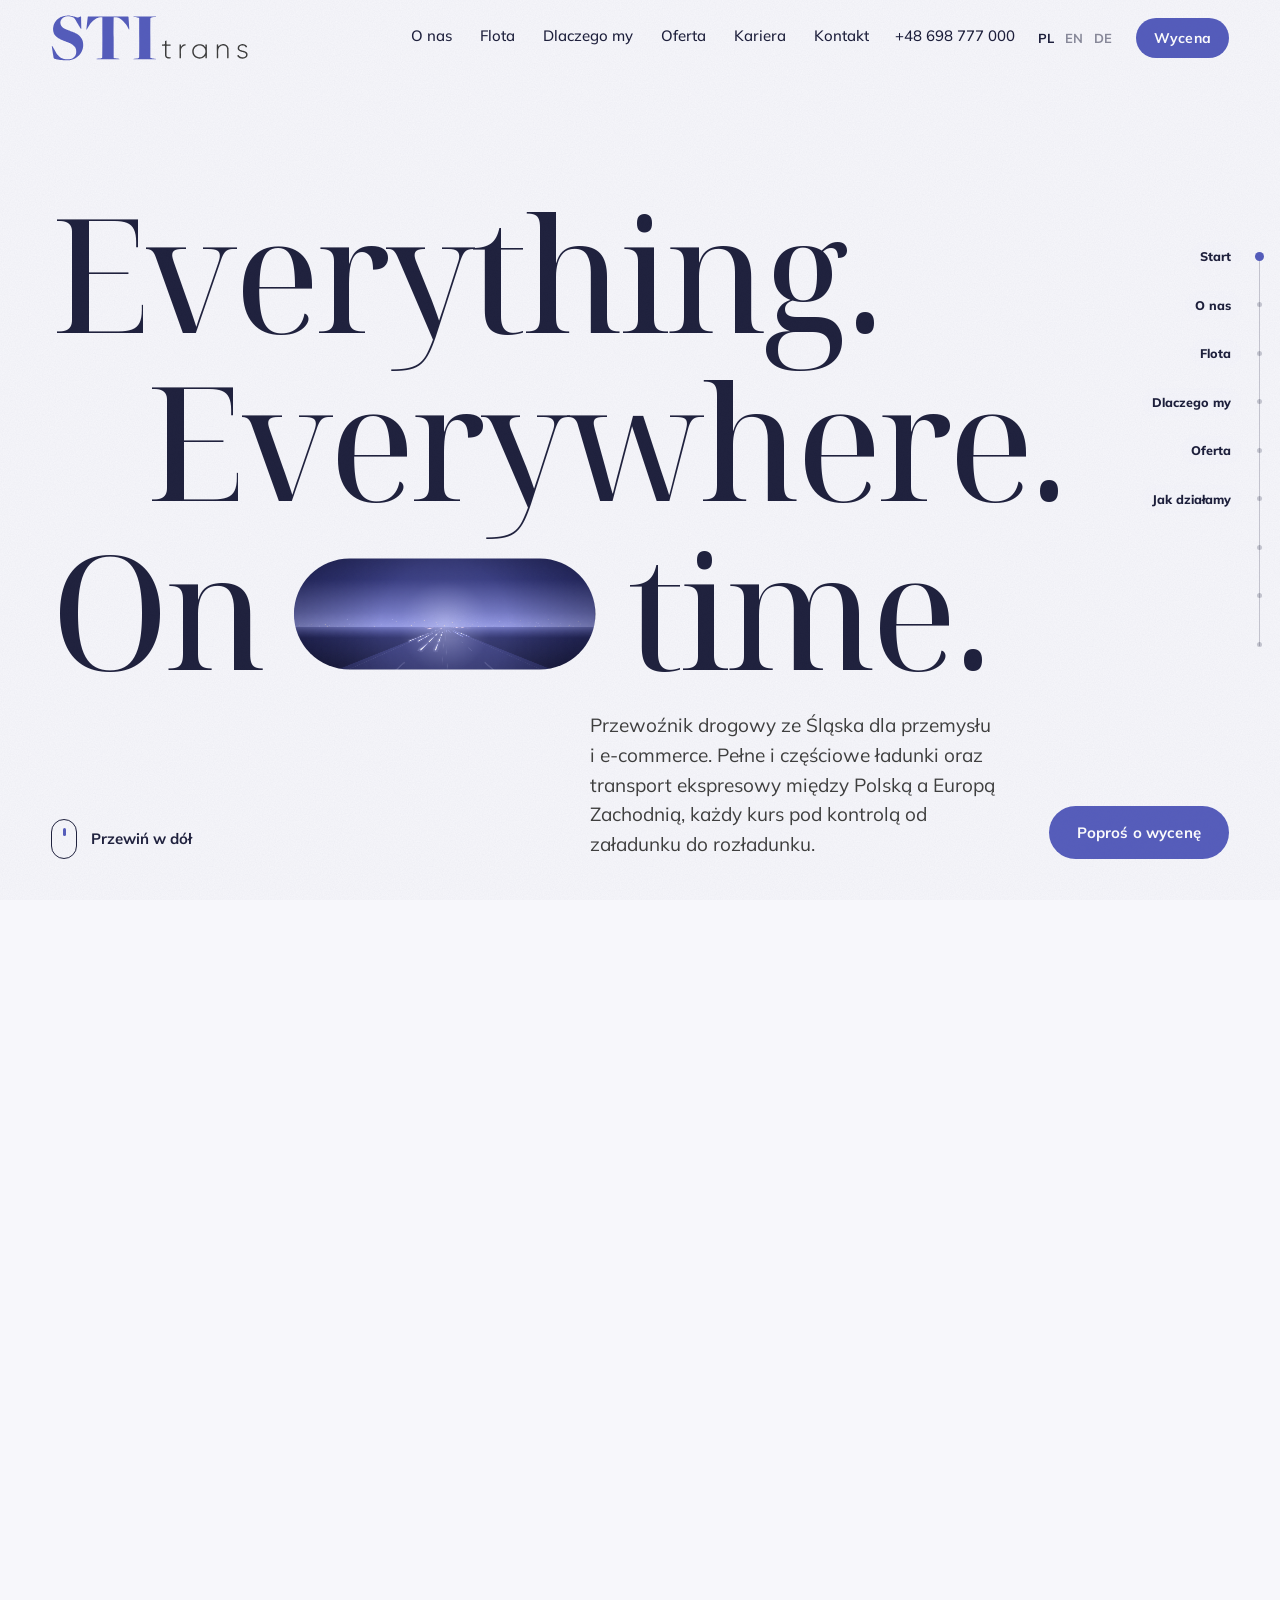
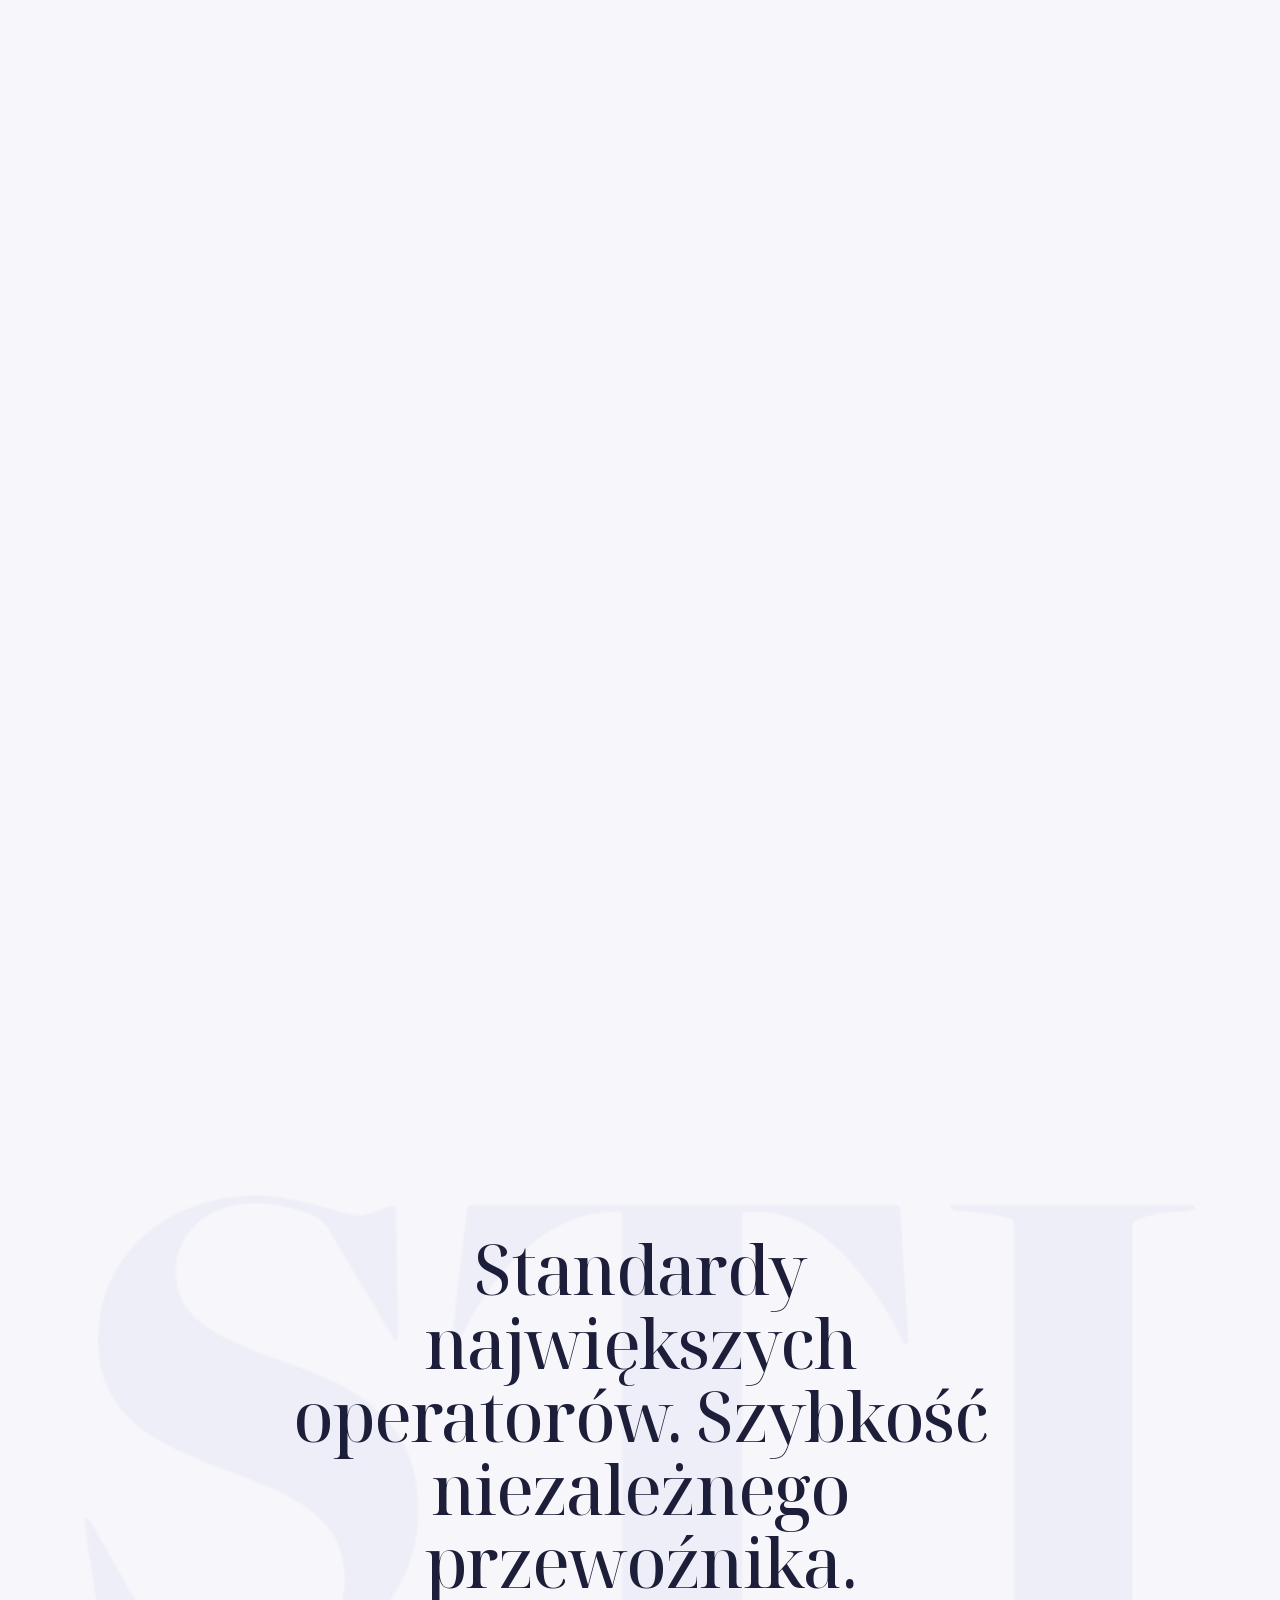
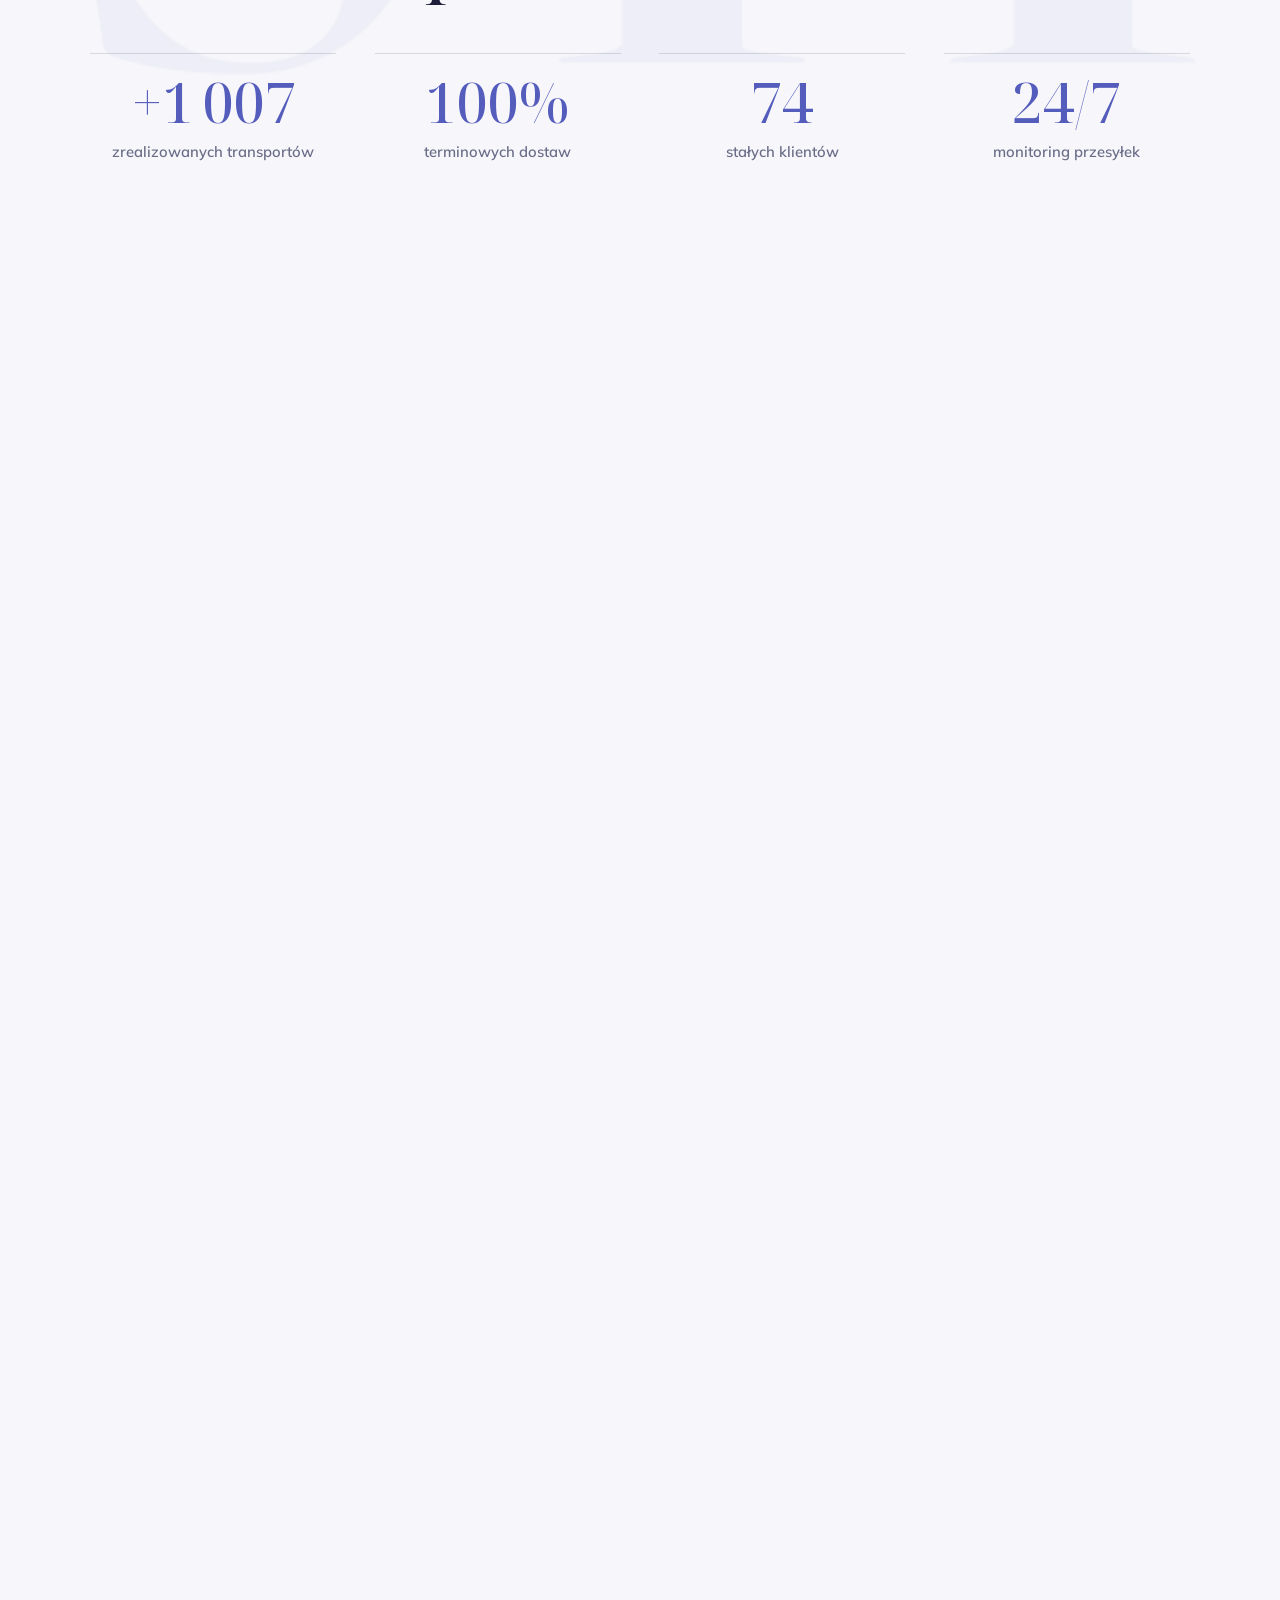
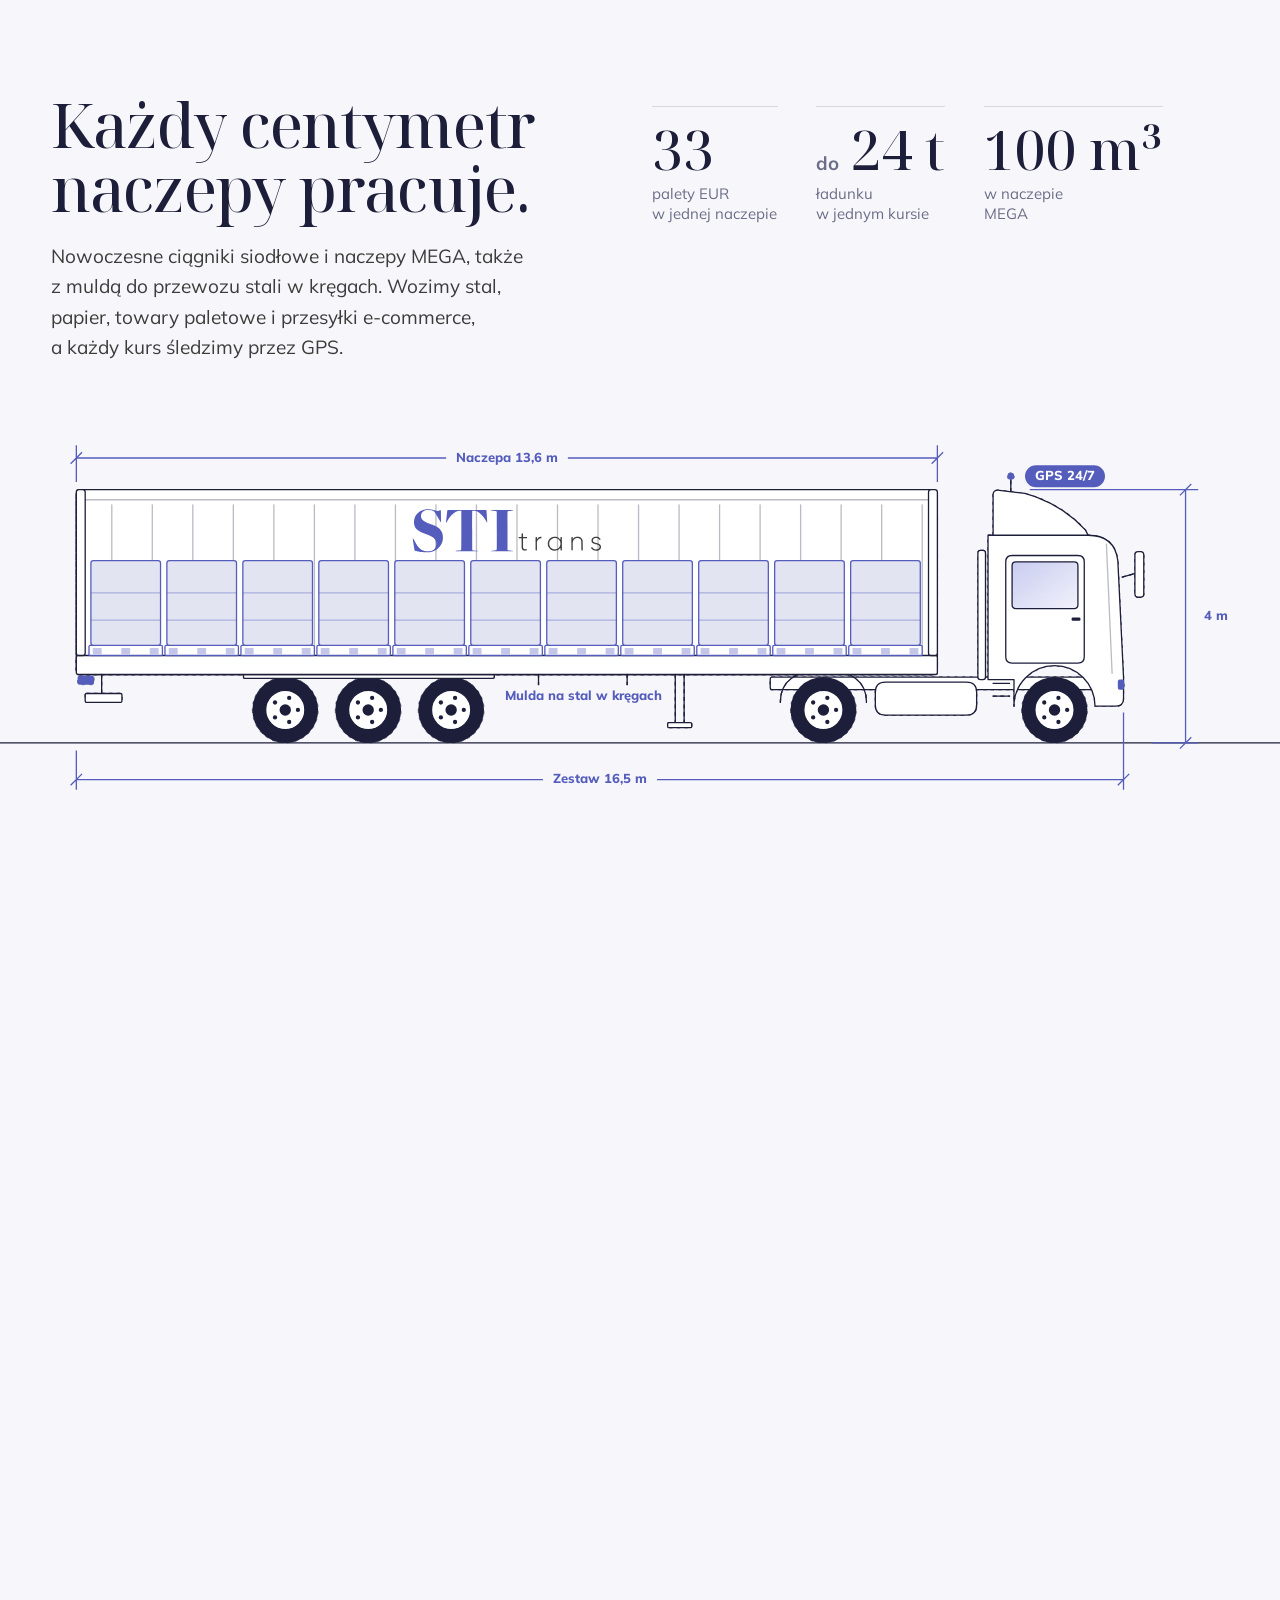
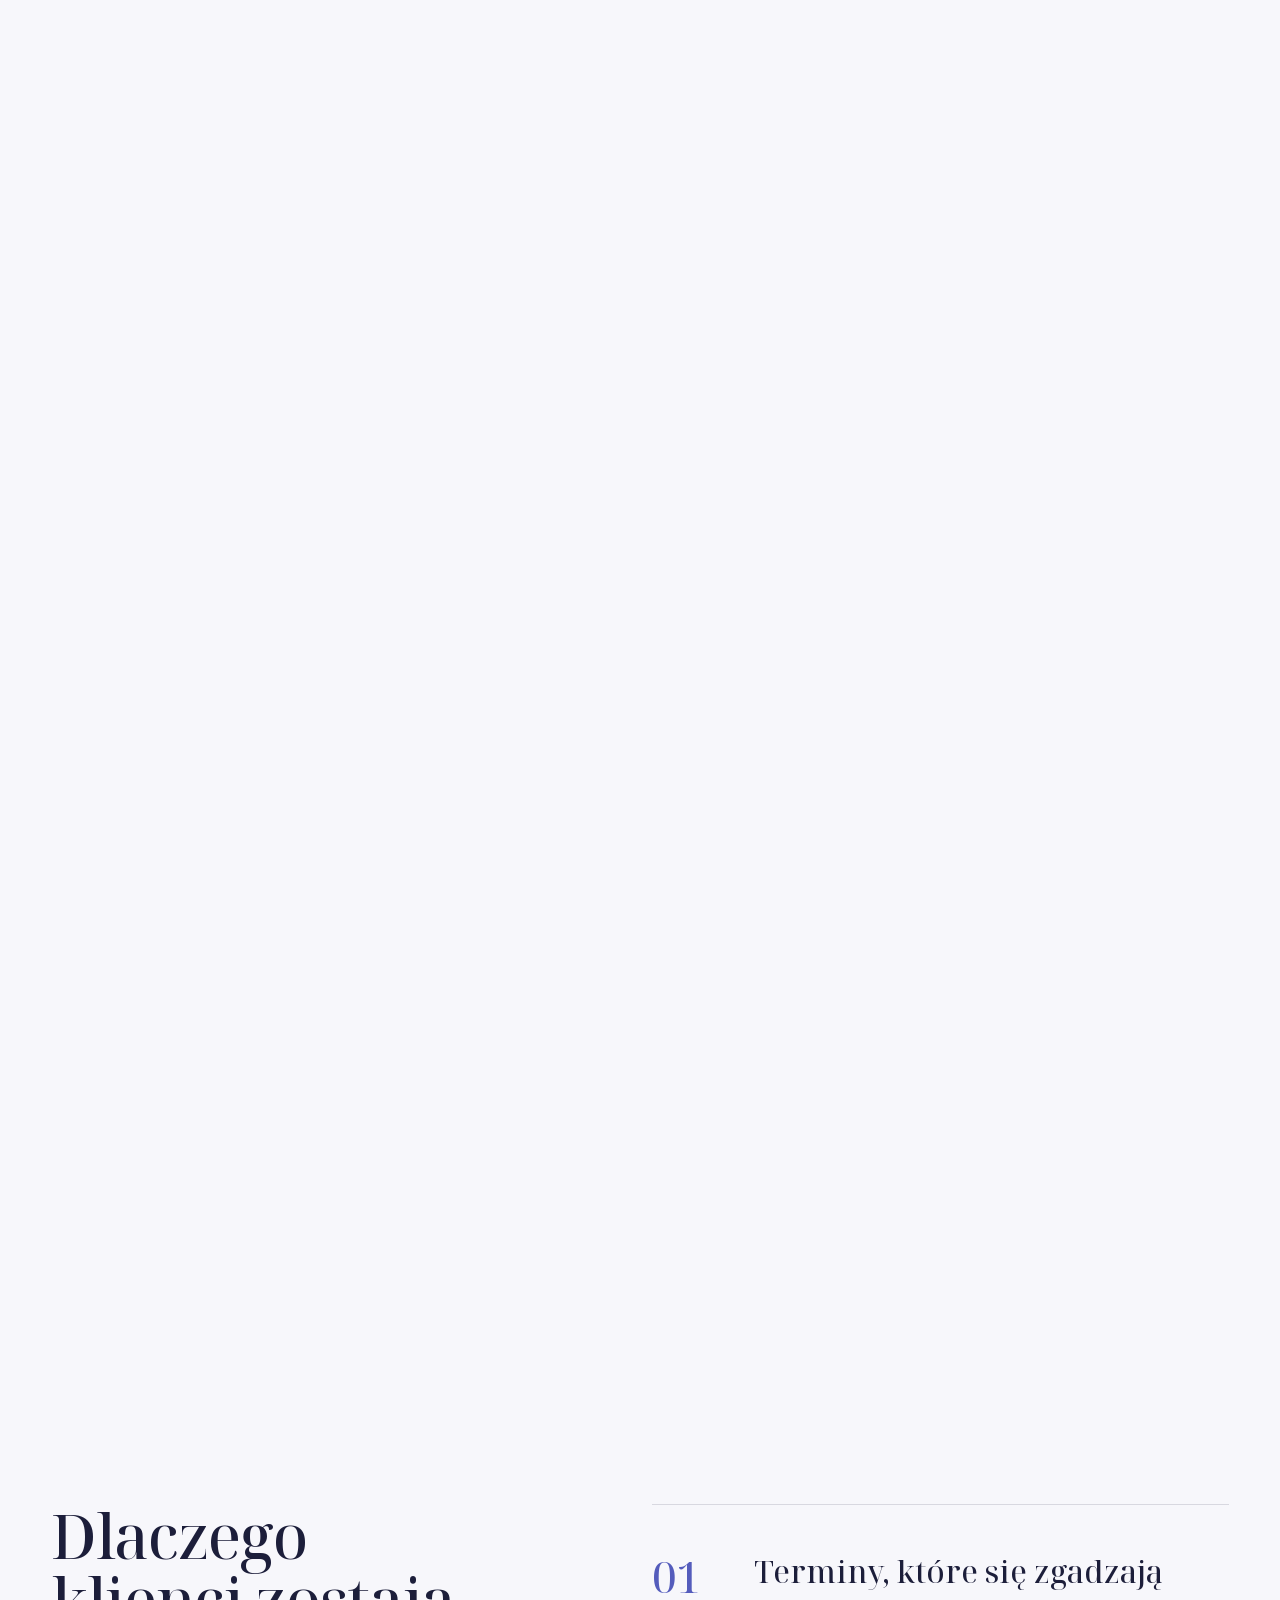
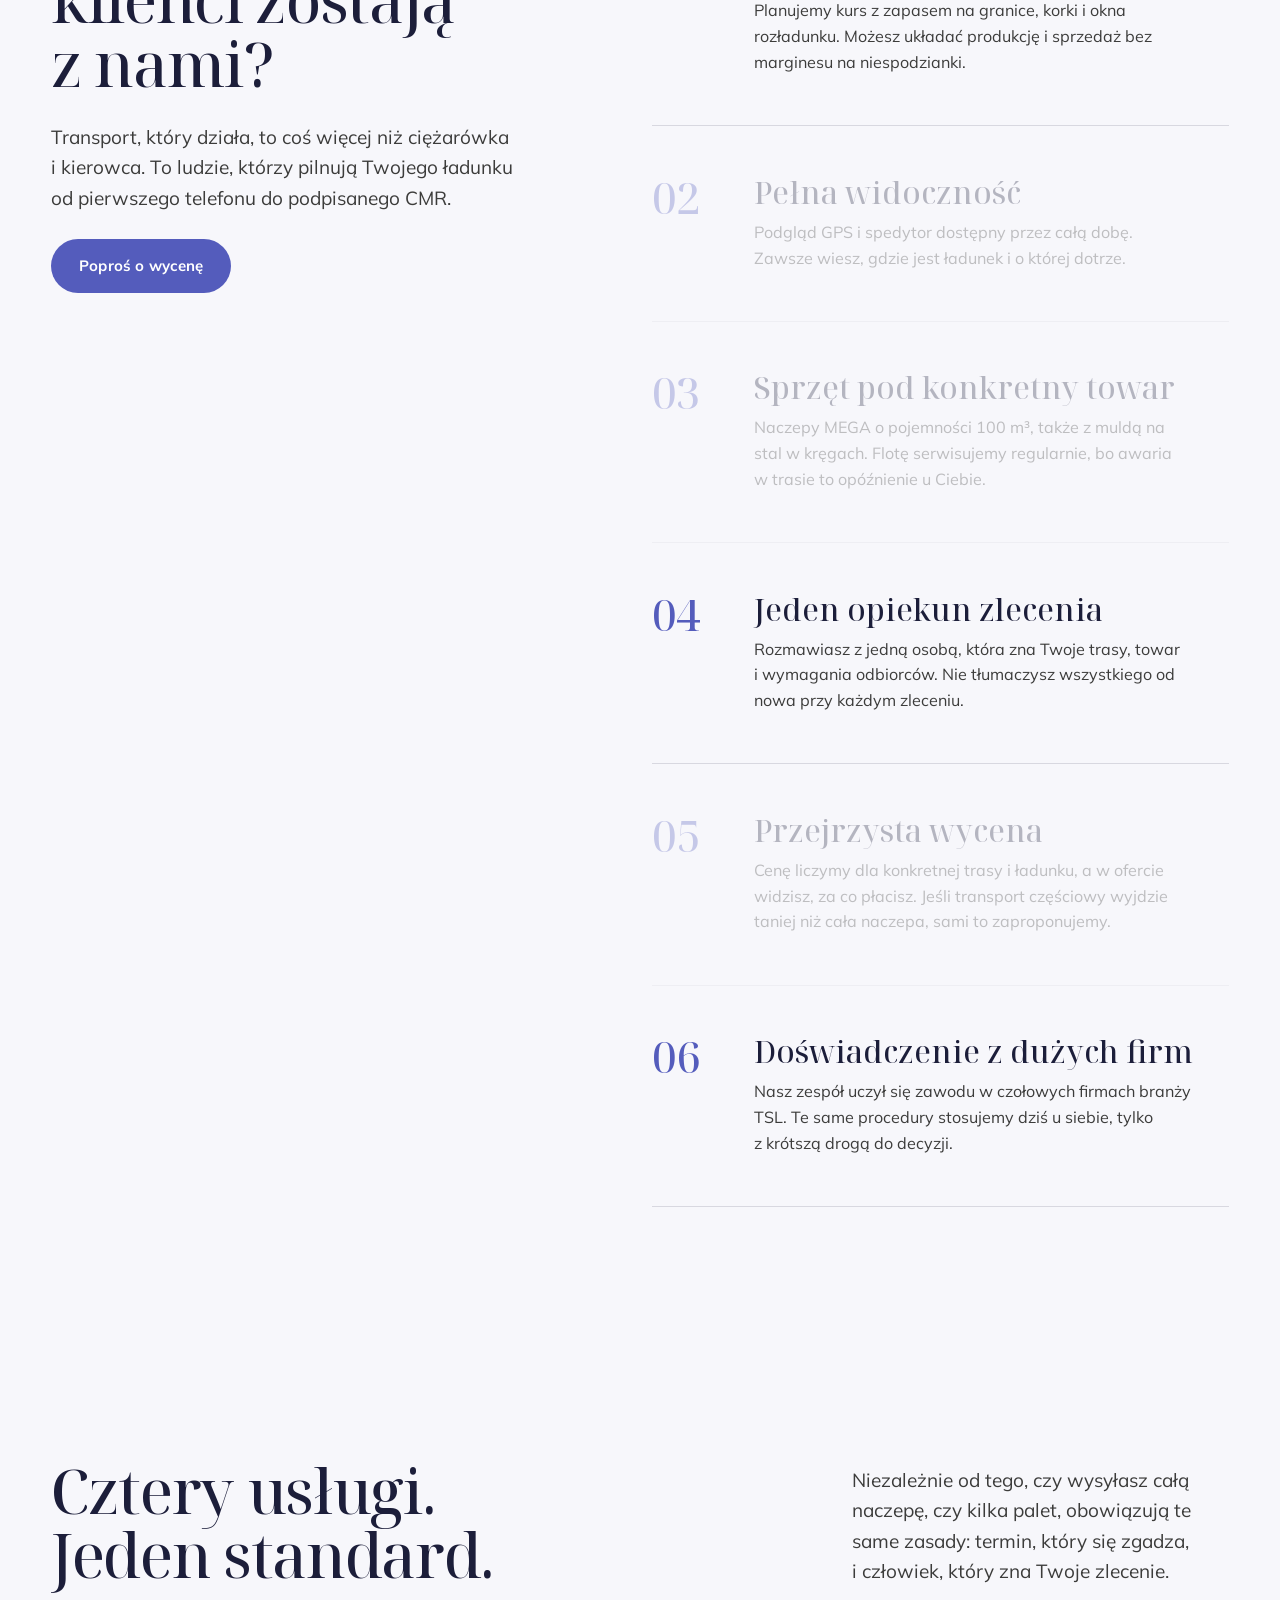
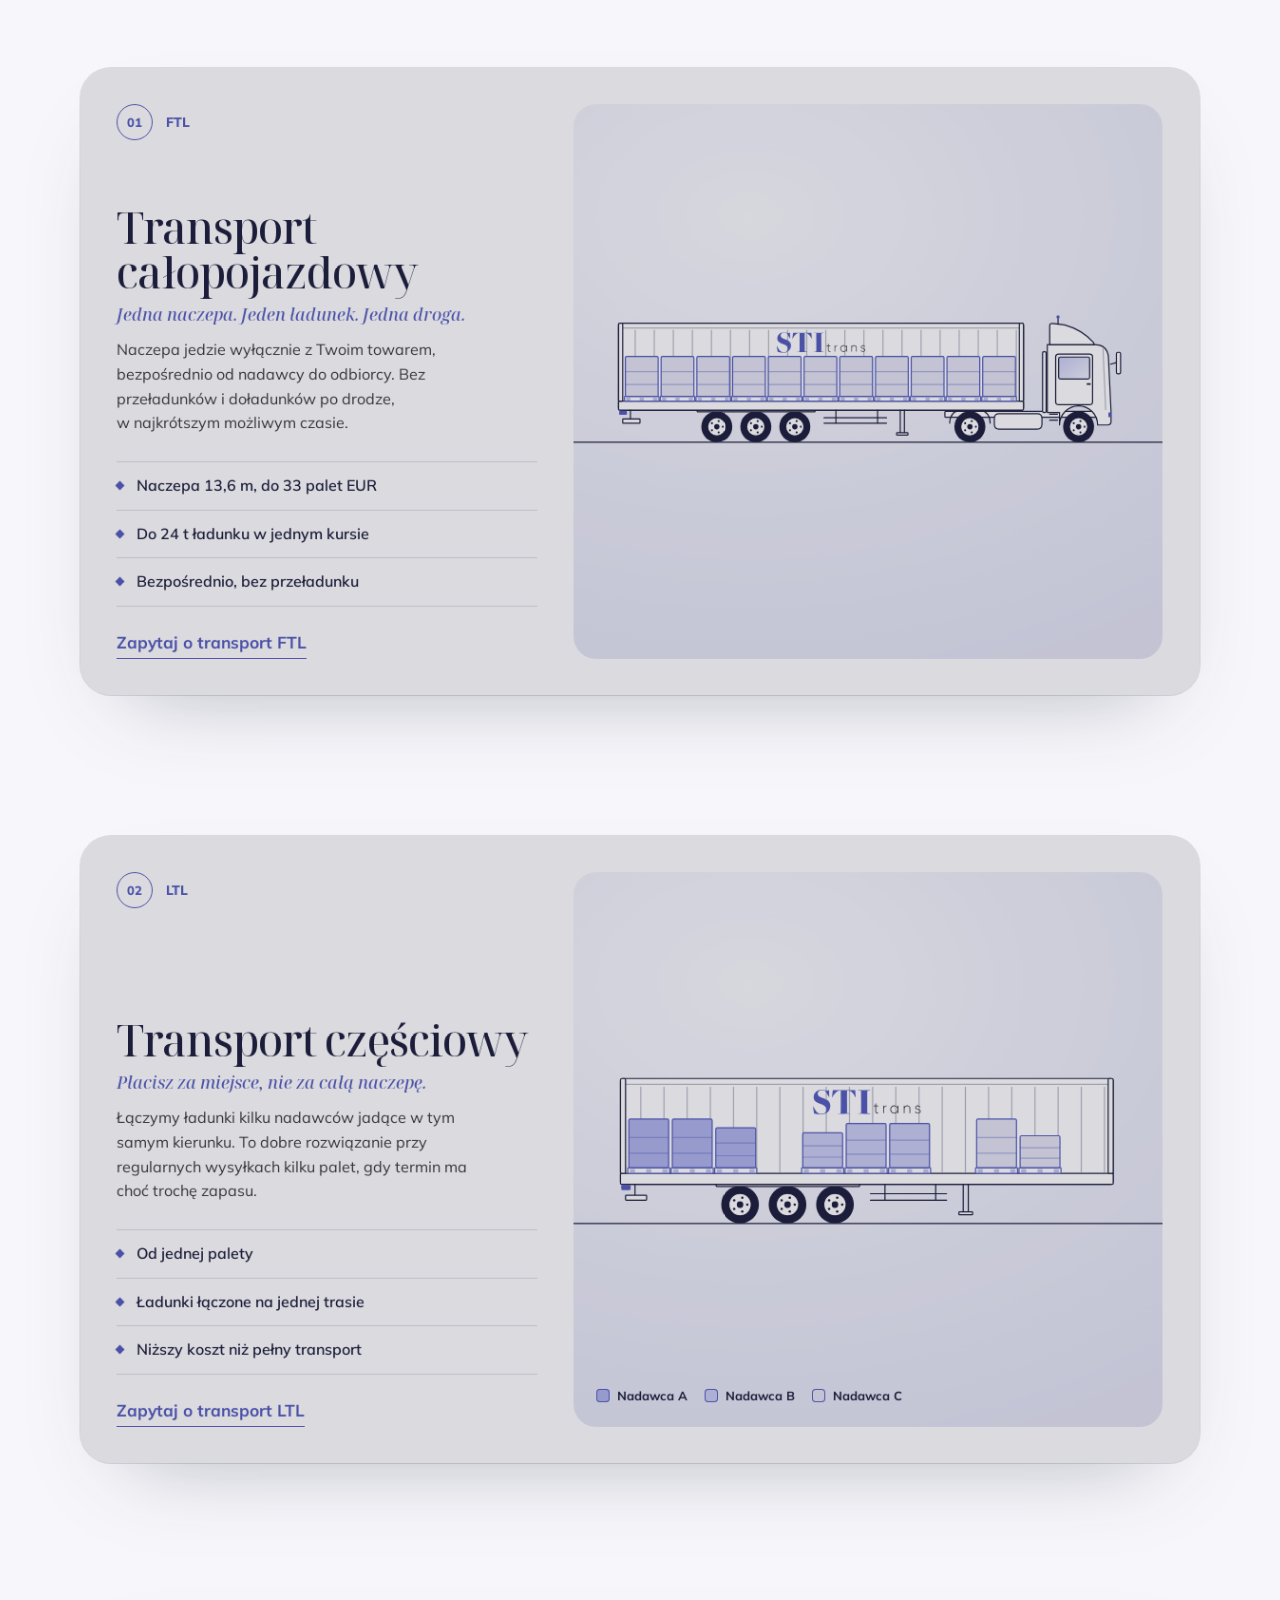
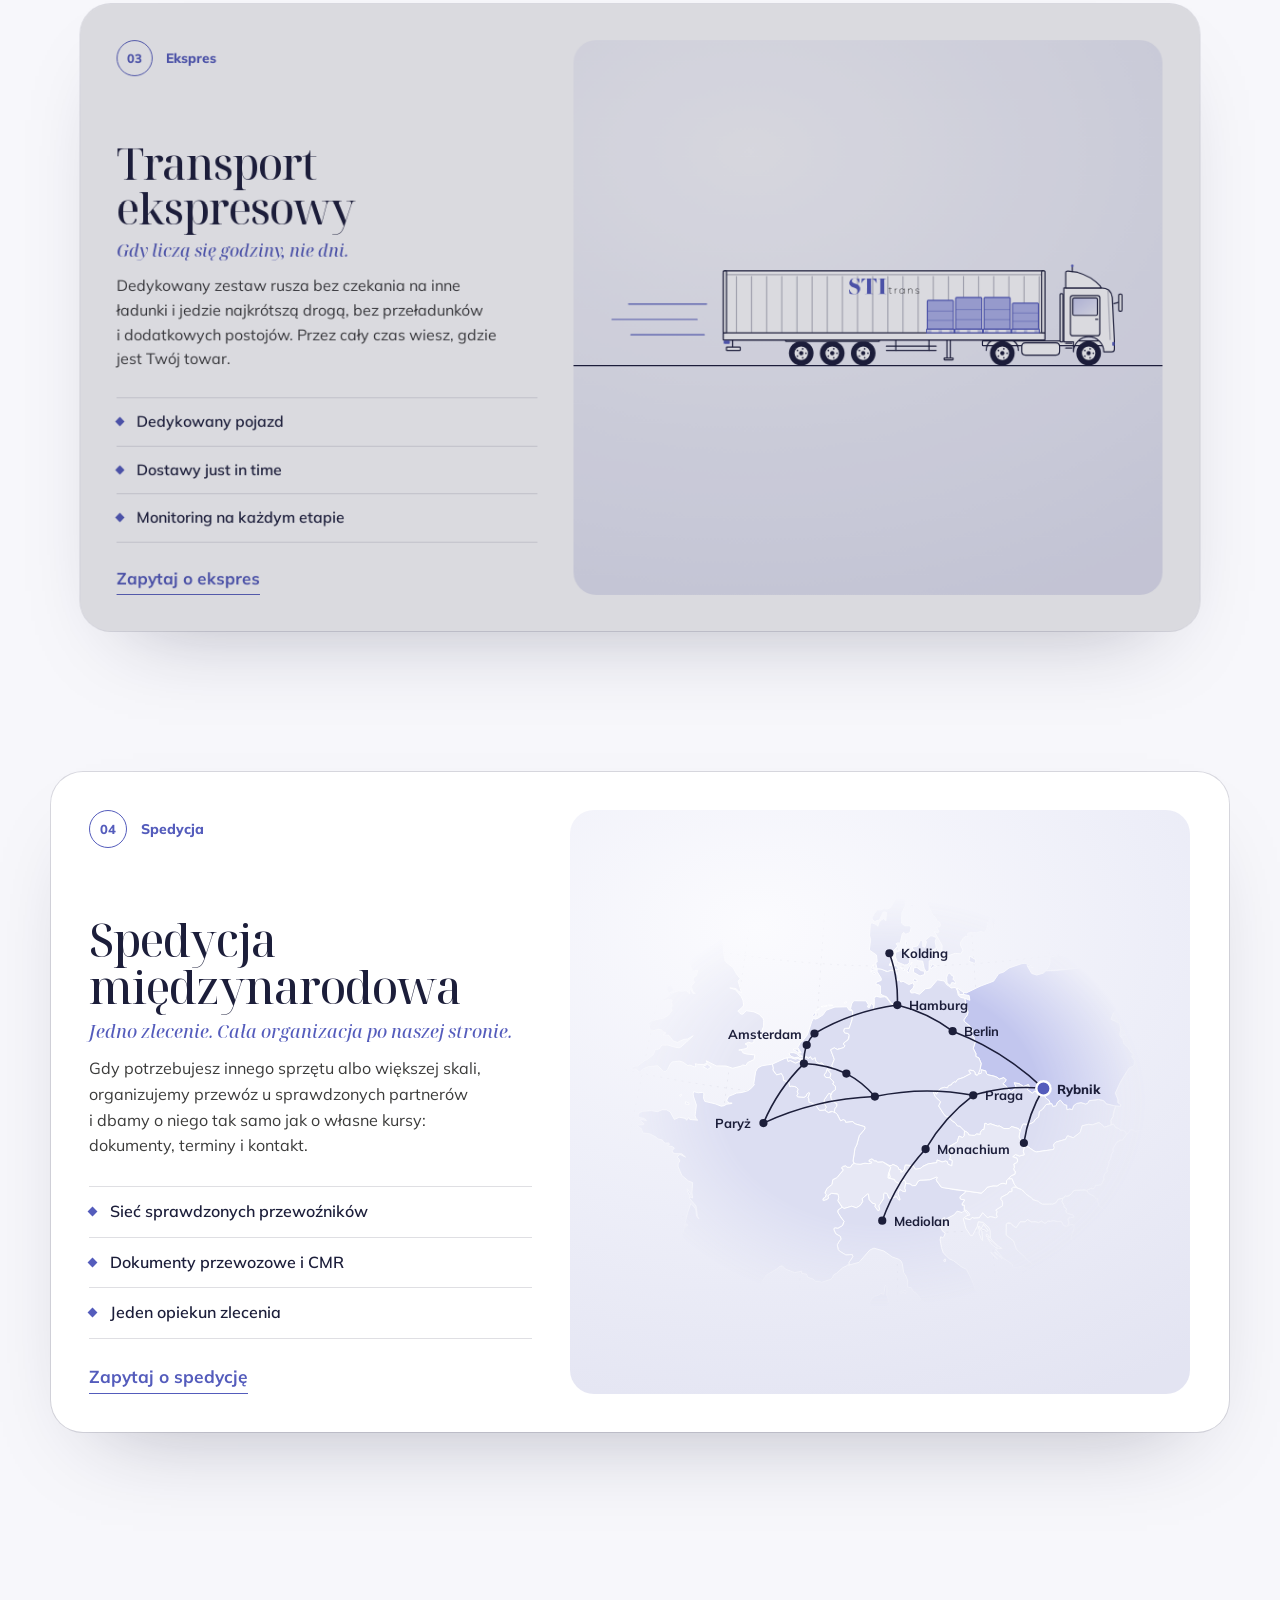
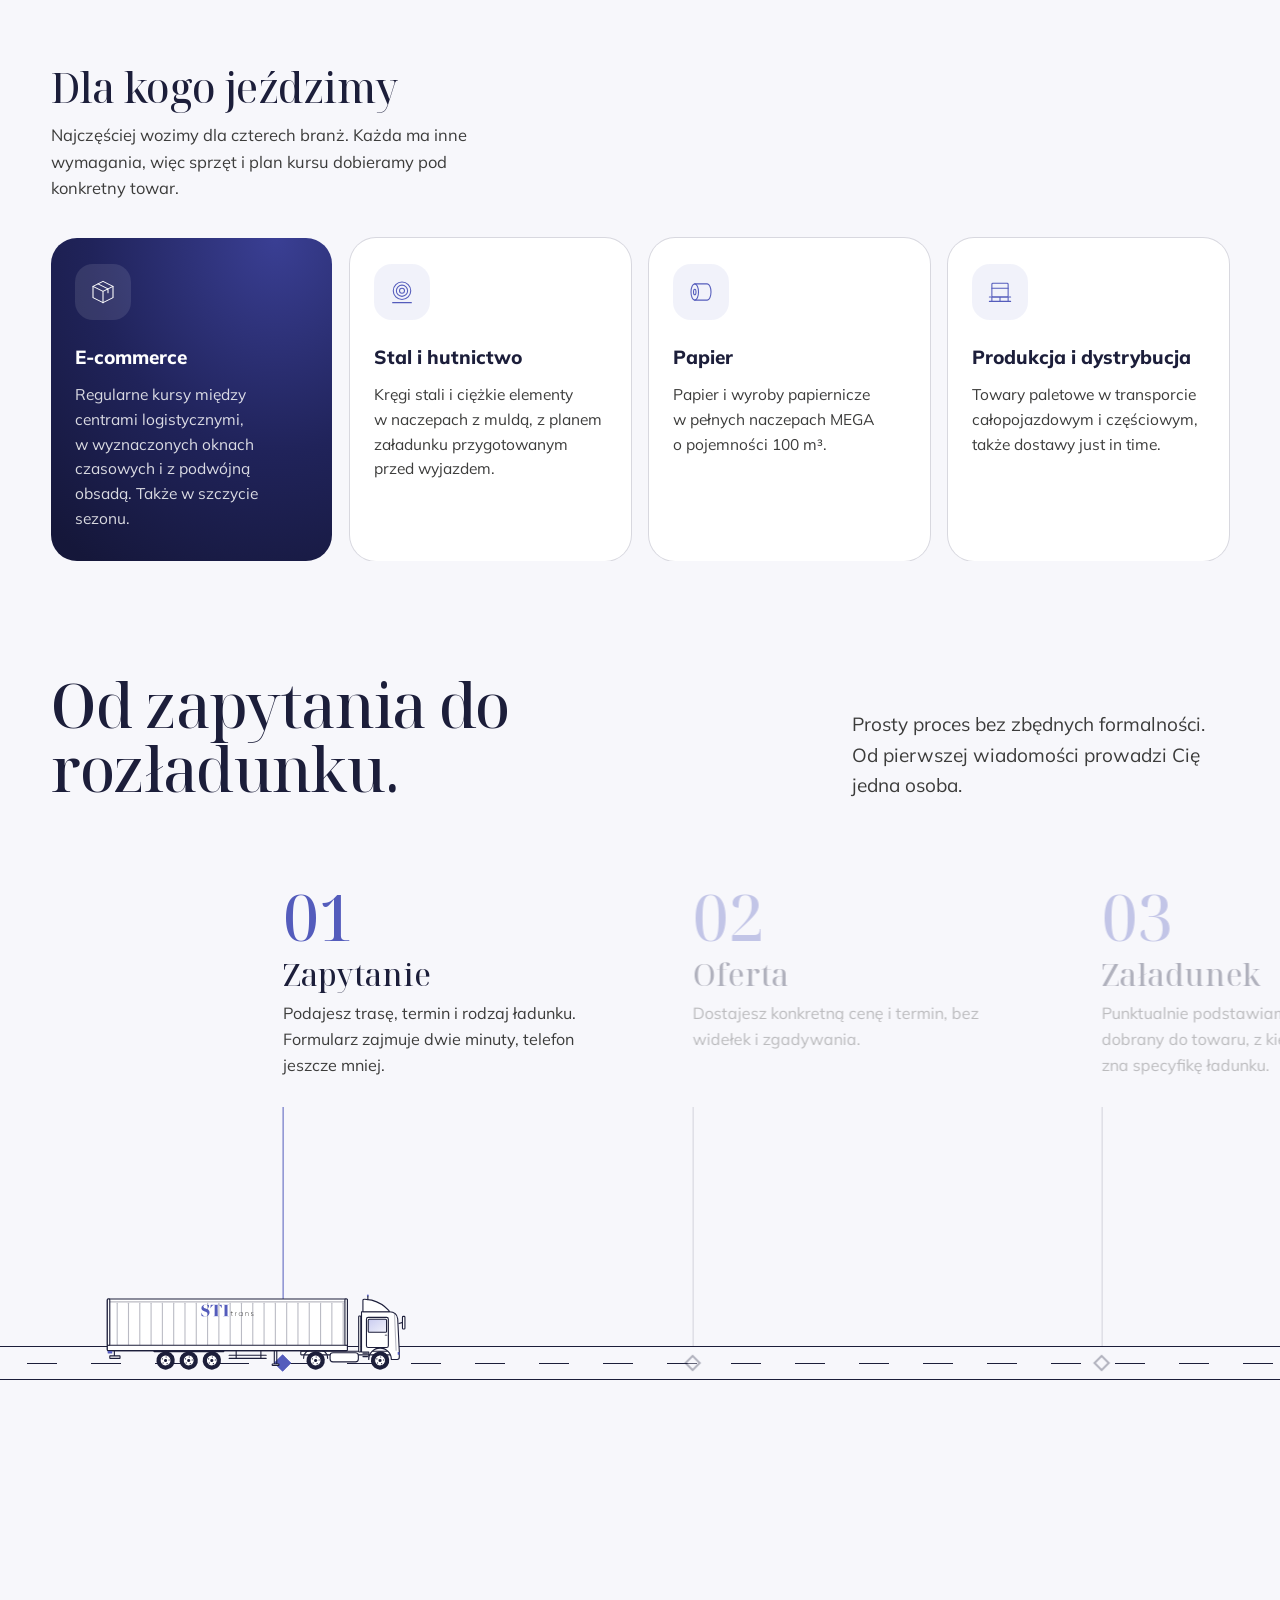
==== commit 163be21e: "karirer improve" ====
--- a/index.html
+++ b/index.html
@@ -12,11 +12,11 @@
 <link rel="preconnect" href="https://fonts.googleapis.com">
 <link rel="preconnect" href="https://fonts.gstatic.com" crossorigin>
 <link rel="stylesheet" href="https://fonts.googleapis.com/css2?family=Noto+Serif+Display:ital,wght@0,400..700;1,400..700&family=Mulish:wght@300..800&display=swap">
-<link rel="stylesheet" href="css/style.css?v=dc896964">
+<link rel="stylesheet" href="css/style.css?v=bc8bb5ef">
 <!-- Płynne przewijanie (Lenis, MIT), dane mapy (Natural Earth, domena publiczna), tłumaczenia EN/DE, logika strony -->
 <script src="js/vendor/lenis.min.js?v=bc6fcb5d" defer></script>
 <script src="js/europe.js?v=ae457714" defer></script>
-<script src="js/i18n.js?v=f21c036b" defer></script>
+<script src="js/i18n.js?v=fa0036c5" defer></script>
 <script src="js/core.js?v=386d1155" defer></script>
 <script src="js/main.js?v=4deee9f0" defer></script>
 </head>
@@ -372,25 +372,29 @@
   <!-- ============ 5b. Kariera: kierowcy C+E (treść ze stitrans.pl/kariera) ============ -->
   <section class="career" id="kariera" aria-labelledby="careerTitle">
     <div class="career__intro">
-      <h2 class="section-title" id="careerTitle" data-split>Dołącz do zespołu STItrans.</h2>
-      <p class="section-lead" data-reveal>Szukamy kierowców C+E do pracy w podwójnej obsadzie oraz osób do biura. Wszystkie aktualne oferty znajdziesz na naszej stronie kariery i na OLX.</p>
-      <p class="career__pay" data-reveal><small>Kierowcy C+E, podwójna obsada</small><strong>do 16&nbsp;000&nbsp;zł</strong><span>brutto miesięcznie, zależnie od oferty i lokalizacji</span></p>
+      <h2 class="section-title" id="careerTitle" data-split>Kariera w STItrans.</h2>
+      <p class="section-lead" data-reveal>Rośniemy i szukamy ludzi, którzy lubią, gdy wszystko działa na czas. Zatrudniamy kierowców C+E i osoby do biura w kilku miastach w Polsce.</p>
+      <ul class="career__points" data-reveal>
+        <li>Stabilne zatrudnienie i jasne zasady współpracy</li>
+        <li>Zadbana flota i wsparcie dyspozytora 24/7</li>
+        <li>Zespół, który zna branżę od podszewki</li>
+      </ul>
       <div class="career__cta" data-reveal>
-        <a class="btn has-roll" href="kariera.html"><span class="roll"><span class="roll__in"><span>Zobacz aktualne oferty</span><span aria-hidden="true">Zobacz aktualne oferty</span></span></span></a>
-        <a class="link has-roll" href="tel:+48723327526"><span class="roll"><span class="roll__in"><span>Zadzwoń: 723 327 526</span><span aria-hidden="true">Zadzwoń: 723 327 526</span></span></span></a>
-      </div>
-    </div>
-    <div class="career__card" data-reveal>
+        <a class="btn has-roll" href="kariera.html"><span class="roll"><span class="roll__in"><span>Zobacz oferty pracy</span><span aria-hidden="true">Zobacz oferty pracy</span></span></span></a>
+        <a class="link has-roll" href="mailto:job@stitrans.pl"><span class="roll"><span class="roll__in"><span>job@stitrans.pl</span><span aria-hidden="true">job@stitrans.pl</span></span></span></a>
+      </div>
+    </div>
+    <!-- cała karta prowadzi do strony z ofertami pracy -->
+    <a class="career__card" href="kariera.html" aria-label="Przejdź do ofert pracy" data-reveal>
       <div class="career__art"><svg class="truck" id="careerCab" viewBox="1040 -50 700 470" aria-hidden="true"></svg></div>
-      <dl class="career__facts">
-        <div><dt>Kierowcy C+E</dt><dd>Podwójna obsada, bloki dla e-commerce, auto przypisane do załogi</dd></div>
-        <div><dt>Wyjazdy z</dt><dd>Gliwice, Łódź, Jastrzębie-Zdrój, Bielsko-Biała, Bielany Wrocławskie</dd></div>
-        <div><dt>Forma współpracy</dt><dd>Umowa o pracę, B2B lub zlecenie, zależnie od oferty</dd></div>
-        <div><dt>W biurze</dt><dd>Dyspozytor transportu w Dębicy, młodsza księgowa w Rybniku, młodszy analityk danych</dd></div>
-        <div><dt>W trasie</dt><dd>Dyspozytor dostępny 24/7, serwis na bieżąco, karty flotowe</dd></div>
-        <div><dt>Kontakt</dt><dd>723 327 526, job@stitrans.pl</dd></div>
-      </dl>
-    </div>
+      <h3 class="career__card-title">Aktualne oferty pracy</h3>
+      <p class="career__card-lead">Wszystkie oferty zbieramy na jednej stronie, a rekrutację prowadzimy przez OLX.</p>
+      <div class="career__roles">
+        <div class="career__role"><span class="career__role-name">Kierowcy C+E</span><span class="career__role-desc">Podwójna obsada, różne systemy pracy, wyjazdy z kilku baz w Polsce</span></div>
+        <div class="career__role"><span class="career__role-name">Biuro</span><span class="career__role-desc">Dyspozycja, księgowość i analiza danych</span></div>
+      </div>
+      <span class="career__more">Zobacz wszystkie oferty<svg viewBox="0 0 20 20" aria-hidden="true"><path d="M4 10h11M11 5.5 15.5 10 11 14.5"/></svg></span>
+    </a>
   </section>
 
   <!-- ============ 5c. Blog: wpisy ze stitrans.pl ============ -->
--- a/css/style.css
+++ b/css/style.css
@@ -428,17 +428,24 @@
 .career{display:grid;grid-template-columns:repeat(12,minmax(0,1fr));gap:24px;align-items:center;padding:clamp(110px,16vh,190px) var(--pad) clamp(60px,9vh,110px);background:var(--paper)}
 .career__intro{grid-column:1 / span 5;display:flex;flex-direction:column;align-items:flex-start;gap:26px}
 .career__intro .section-title{max-width:12ch}
-.career__pay{display:flex;flex-direction:column;gap:6px;margin:6px 0 0}
-.career__pay small{font-size:14px;font-weight:800;color:var(--muted)}
-.career__pay strong{font-family:var(--serif);font-weight:var(--serif-w);font-variation-settings:var(--serif-vs);font-size:clamp(2.4rem,3.8vw,4.2rem);line-height:1;color:var(--indigo)}
-.career__pay span{font-size:16px;color:var(--muted)}
+.career__points{display:grid;gap:12px;margin:2px 0 0;padding:0;list-style:none}
+.career__points li{position:relative;padding-left:30px;font-size:clamp(16px,.35vw + 12px,18px);font-weight:600;line-height:1.5;color:var(--ink)}
+.career__points li::before{content:"";position:absolute;left:4px;top:.6em;width:8px;height:8px;background:var(--indigo);transform:rotate(45deg)}
 .career__cta{display:flex;flex-wrap:wrap;align-items:center;gap:20px 30px}
-.career__card{grid-column:7 / span 6;padding:clamp(22px,2.8vw,40px);border-radius:32px;background:#fff;box-shadow:0 0 0 1px var(--line),0 40px 90px -50px rgba(28,30,58,.35)}
-.career__art{display:grid;place-items:center;margin-bottom:22px;padding:22px 0 14px;border-radius:22px;background:radial-gradient(120% 90% at 30% 20%,#FBFBFE 0%,#EDEEF8 55%,#E3E4F2 100%)}
+.career__card{grid-column:7 / span 6;display:block;padding:clamp(22px,2.8vw,40px);border-radius:32px;background:#fff;box-shadow:0 0 0 1px var(--line),0 40px 90px -50px rgba(28,30,58,.35);color:inherit}
+.career .career__card.is-in{transition:opacity 1s var(--ease-out) .15s,transform .55s var(--ease-out),box-shadow .55s var(--ease-out)}
+.career .career__card.is-in:hover{transform:translate3d(0,-6px,0);box-shadow:0 0 0 1px var(--indigo-soft),0 50px 100px -48px rgba(28,30,58,.45)}
+.career__card:focus-visible{outline:2px solid var(--indigo);outline-offset:4px}
+.career__art{display:grid;place-items:center;margin-bottom:24px;padding:22px 0 14px;border-radius:22px;background:radial-gradient(120% 90% at 30% 20%,#FBFBFE 0%,#EDEEF8 55%,#E3E4F2 100%)}
 .career__art .truck{width:min(56%,300px);height:auto}
-.career__facts div{display:grid;grid-template-columns:minmax(110px,28%) minmax(0,1fr);gap:18px;padding:15px 0;border-top:1px solid var(--line);font-size:16px}
-.career__facts dt{font-weight:800;color:var(--ink)}
-.career__facts dd{color:var(--graphite)}
+.career__card-title{margin:0 0 8px;font-family:var(--serif);font-weight:var(--serif-w);font-variation-settings:var(--serif-vs);font-size:clamp(1.6rem,2.2vw,2.2rem);line-height:1.1;color:var(--ink)}
+.career__card-lead{margin:0 0 20px;font-size:16px;line-height:1.55;color:var(--graphite)}
+.career__role{display:grid;grid-template-columns:minmax(120px,28%) minmax(0,1fr);gap:18px;padding:15px 0;border-top:1px solid var(--line);font-size:16px}
+.career__role-name{font-weight:800;color:var(--ink)}
+.career__role-desc{color:var(--graphite)}
+.career__more{display:flex;align-items:center;gap:10px;padding-top:18px;border-top:1px solid var(--line);font-weight:800;color:var(--indigo)}
+.career__more svg{width:20px;height:20px;fill:none;stroke:currentColor;stroke-width:2;stroke-linecap:round;stroke-linejoin:round;transition:transform .45s var(--ease-out)}
+.career__card:hover .career__more svg{transform:translateX(6px)}
 
 /* ---------- Blog ---------- */
 .blog{padding:clamp(80px,12vh,150px) var(--pad) clamp(110px,16vh,180px);background:var(--paper)}
@@ -655,7 +662,7 @@
   .blog__grid{grid-template-columns:1fr}
   .blog__grid .post:last-child{display:block}
   .why__list li{grid-template-columns:52px minmax(0,1fr);padding:26px 0}
-  .career__facts div{grid-template-columns:1fr;gap:4px}
+  .career__role{grid-template-columns:1fr;gap:4px}
   .finale{height:calc((100vw - 2 * var(--pad)) * .3)}
   .finale__truck{width:44vw}
   .footer__cols{grid-template-columns:1fr 1fr}
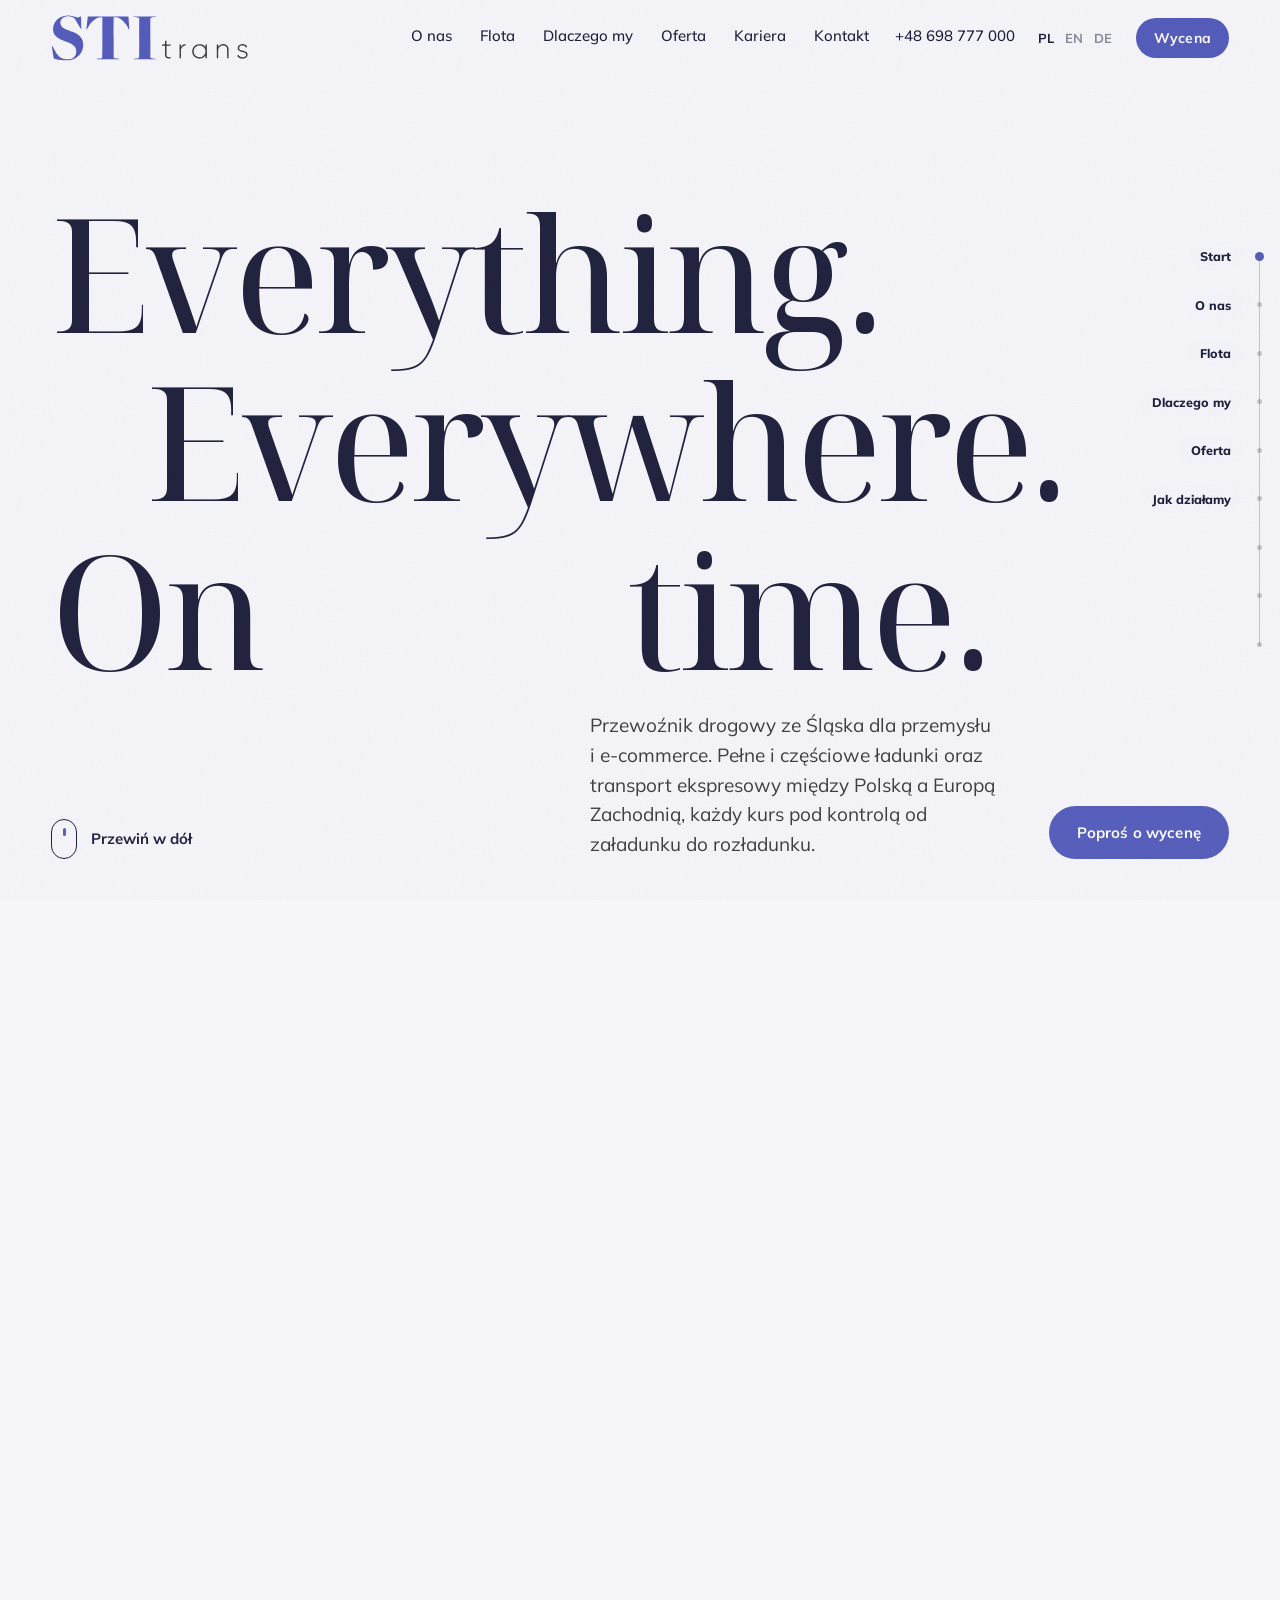
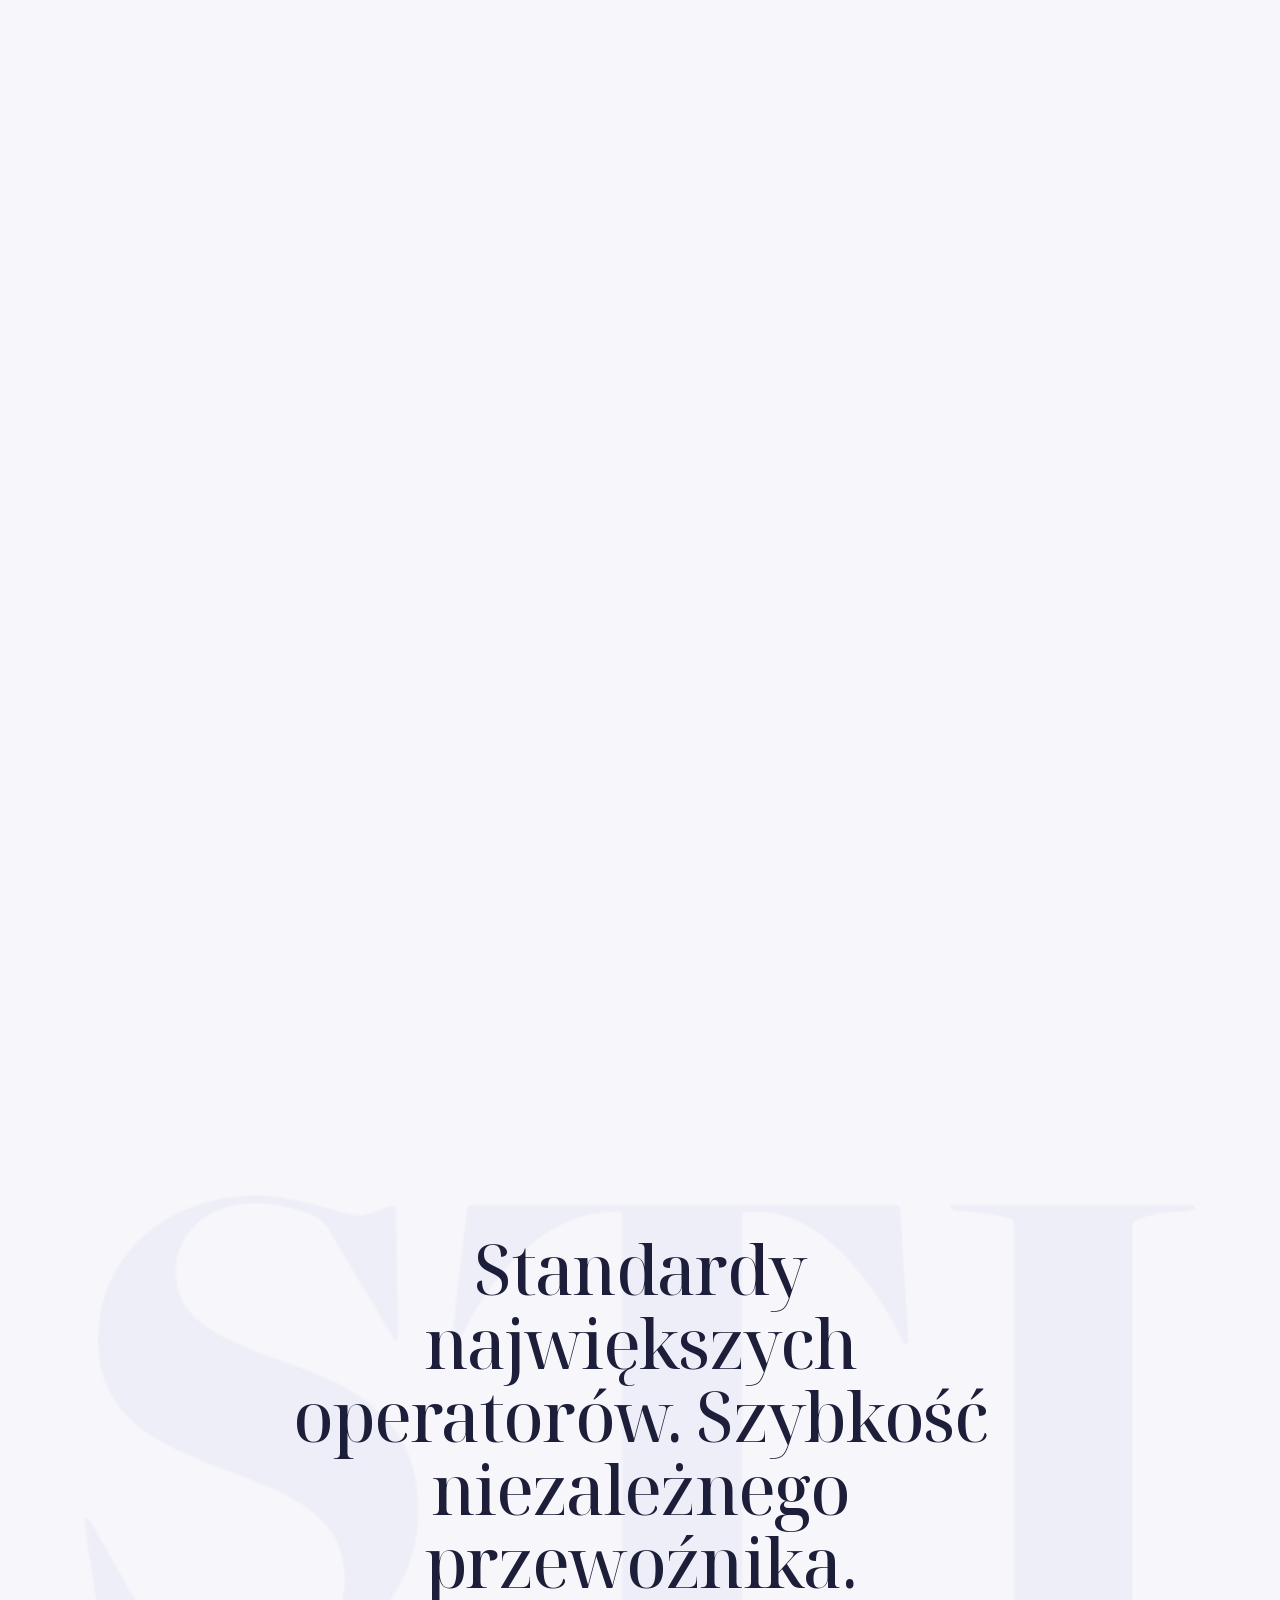
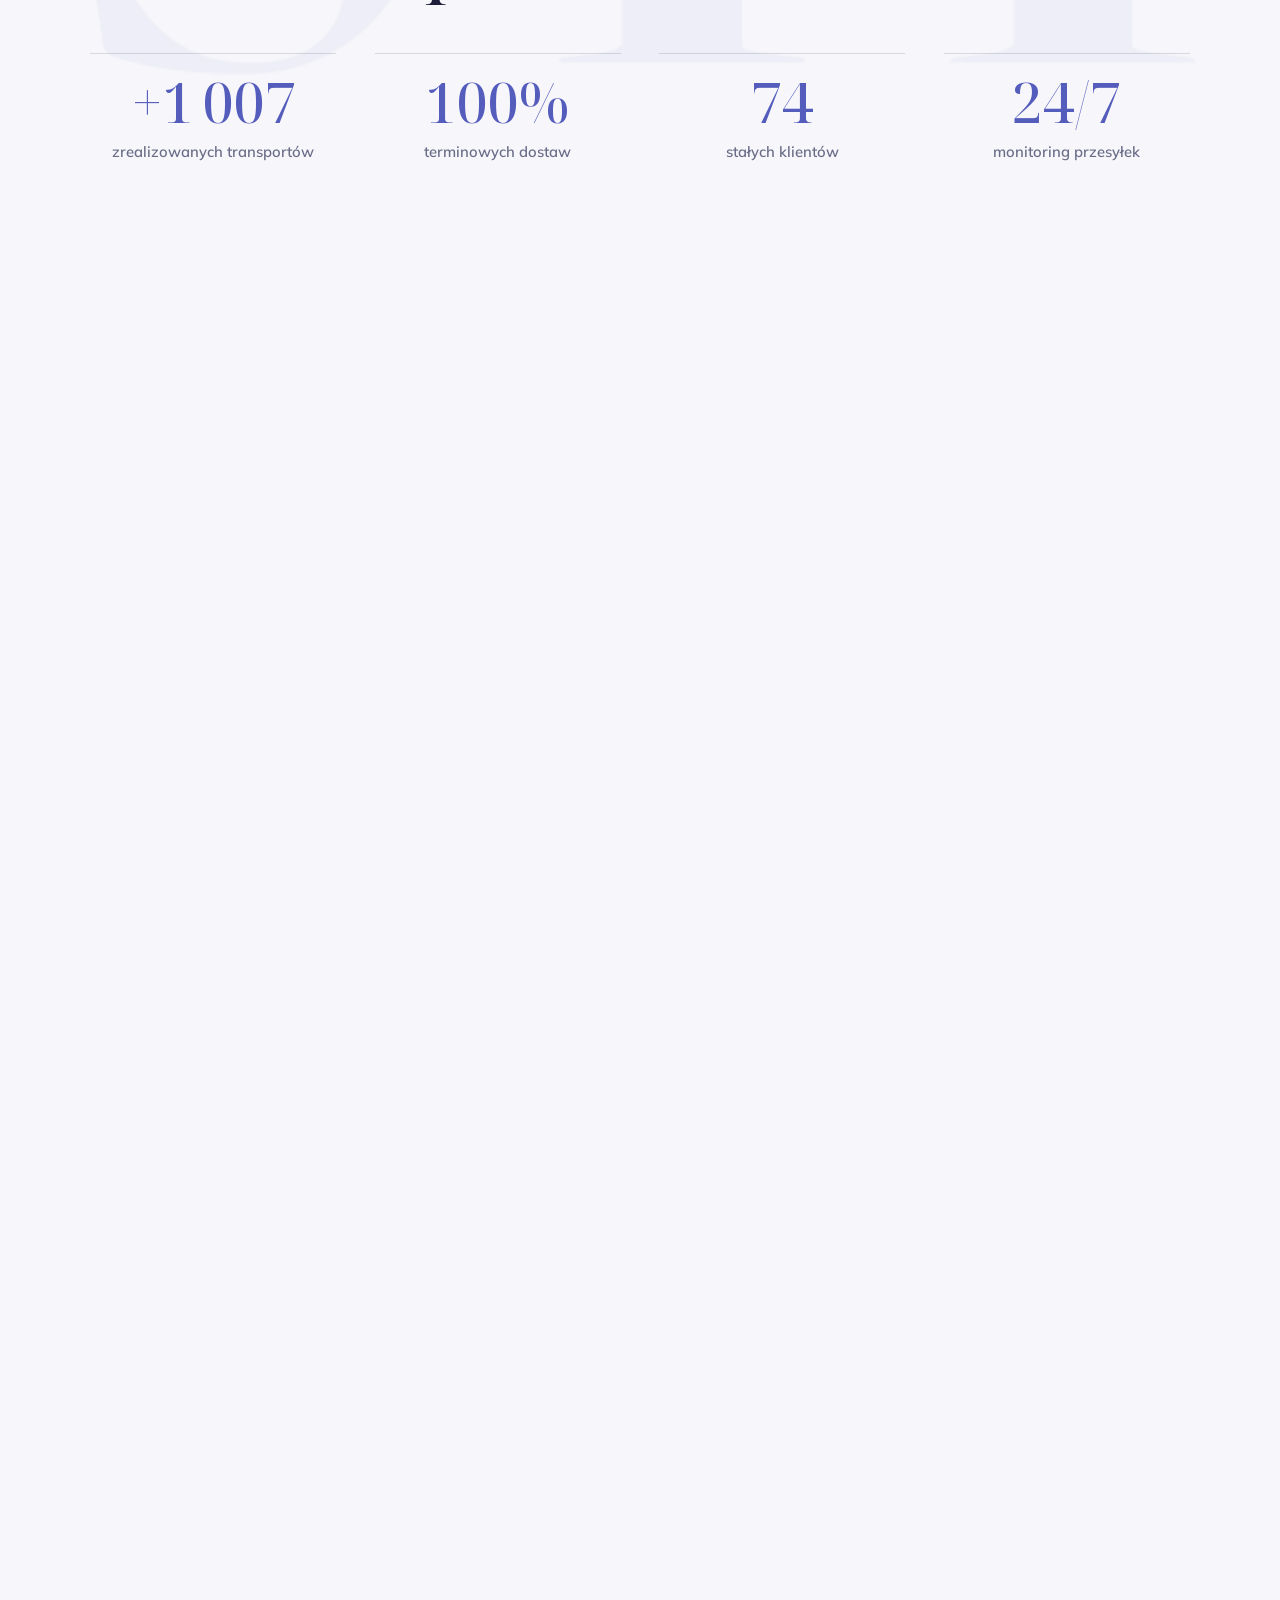
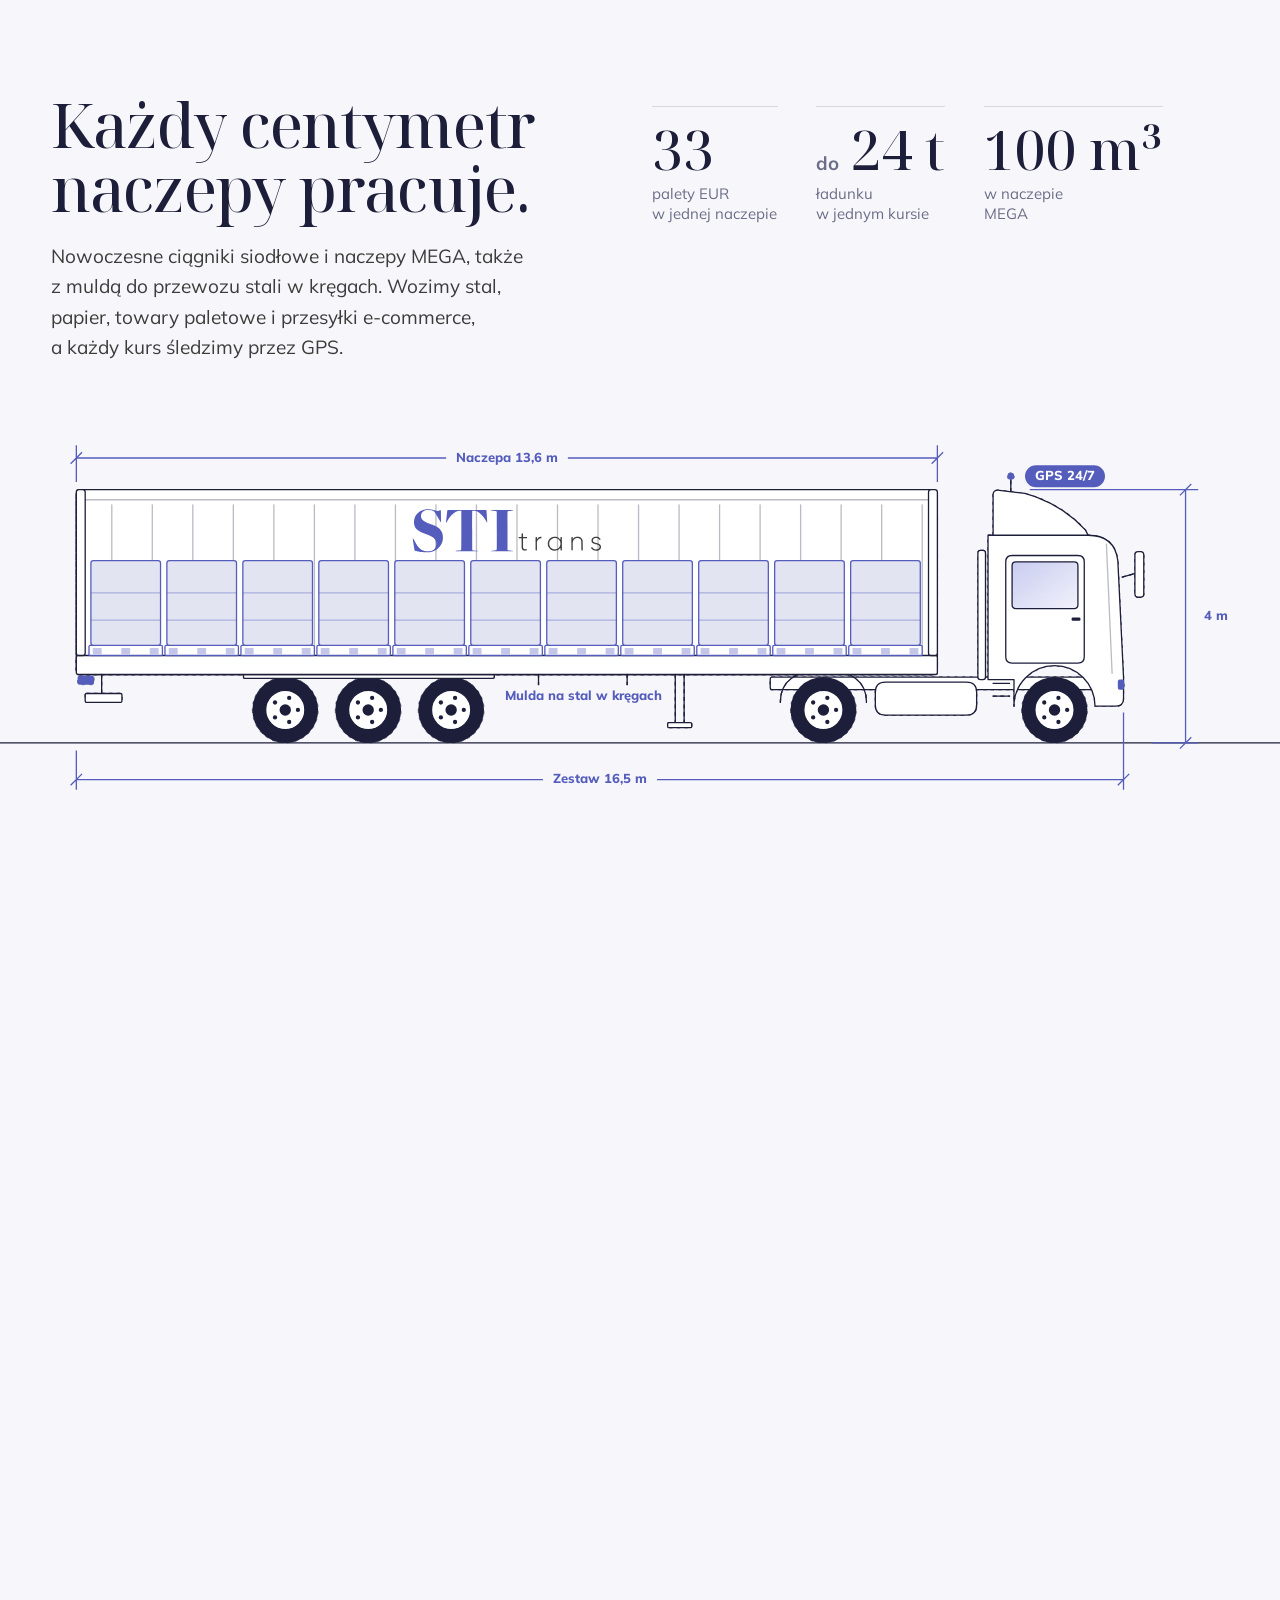
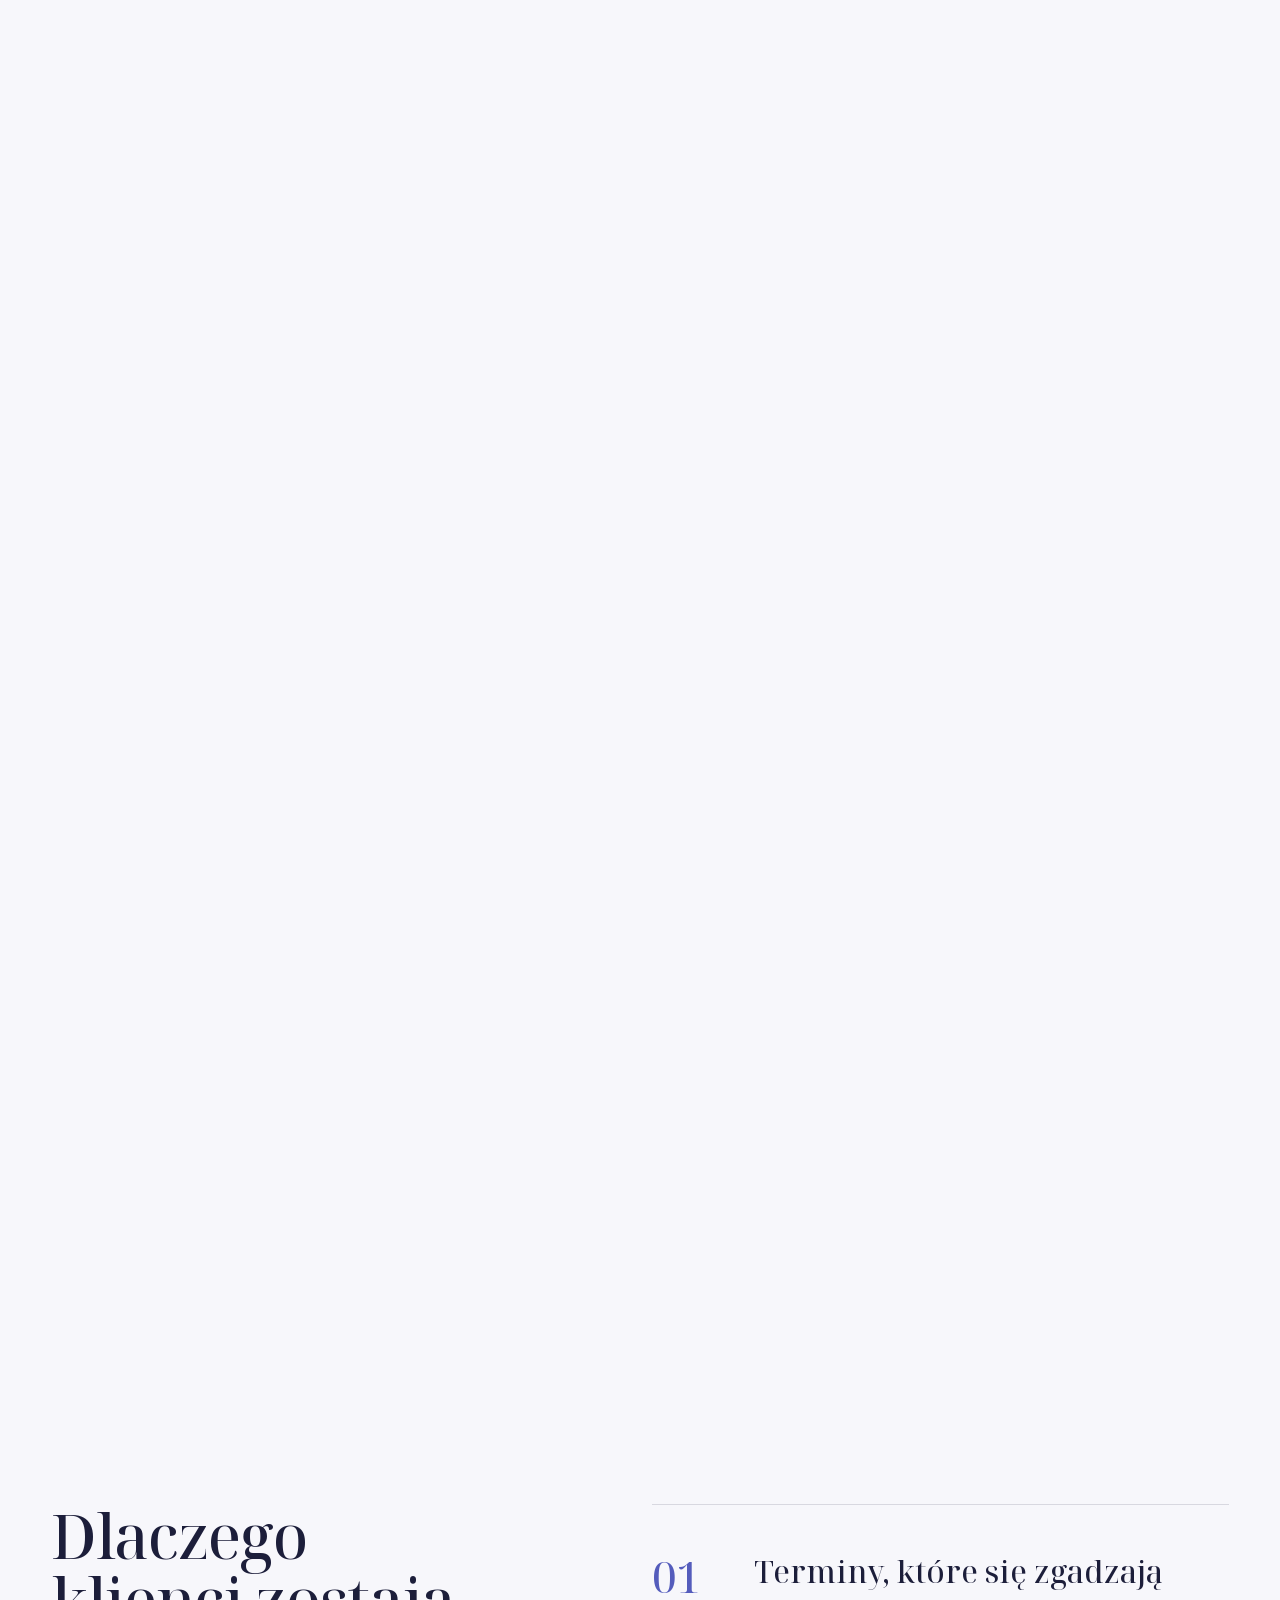
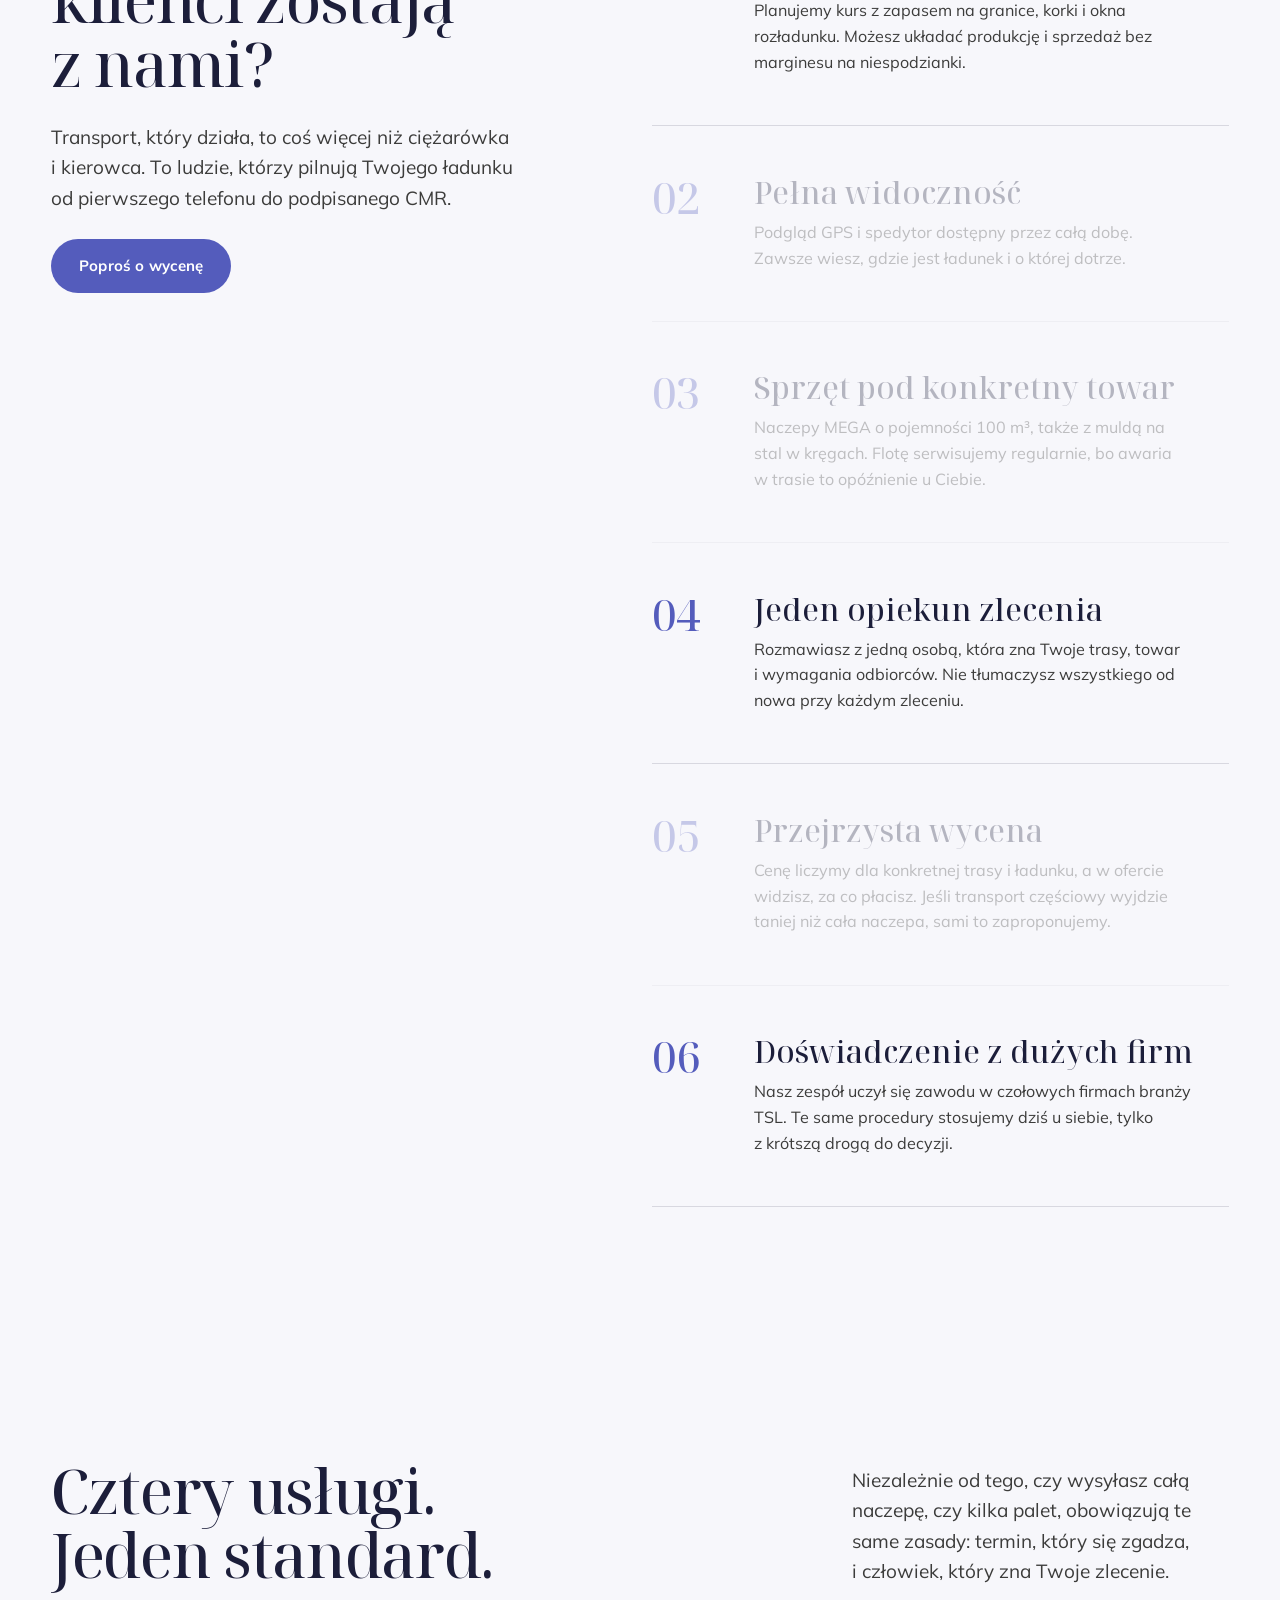
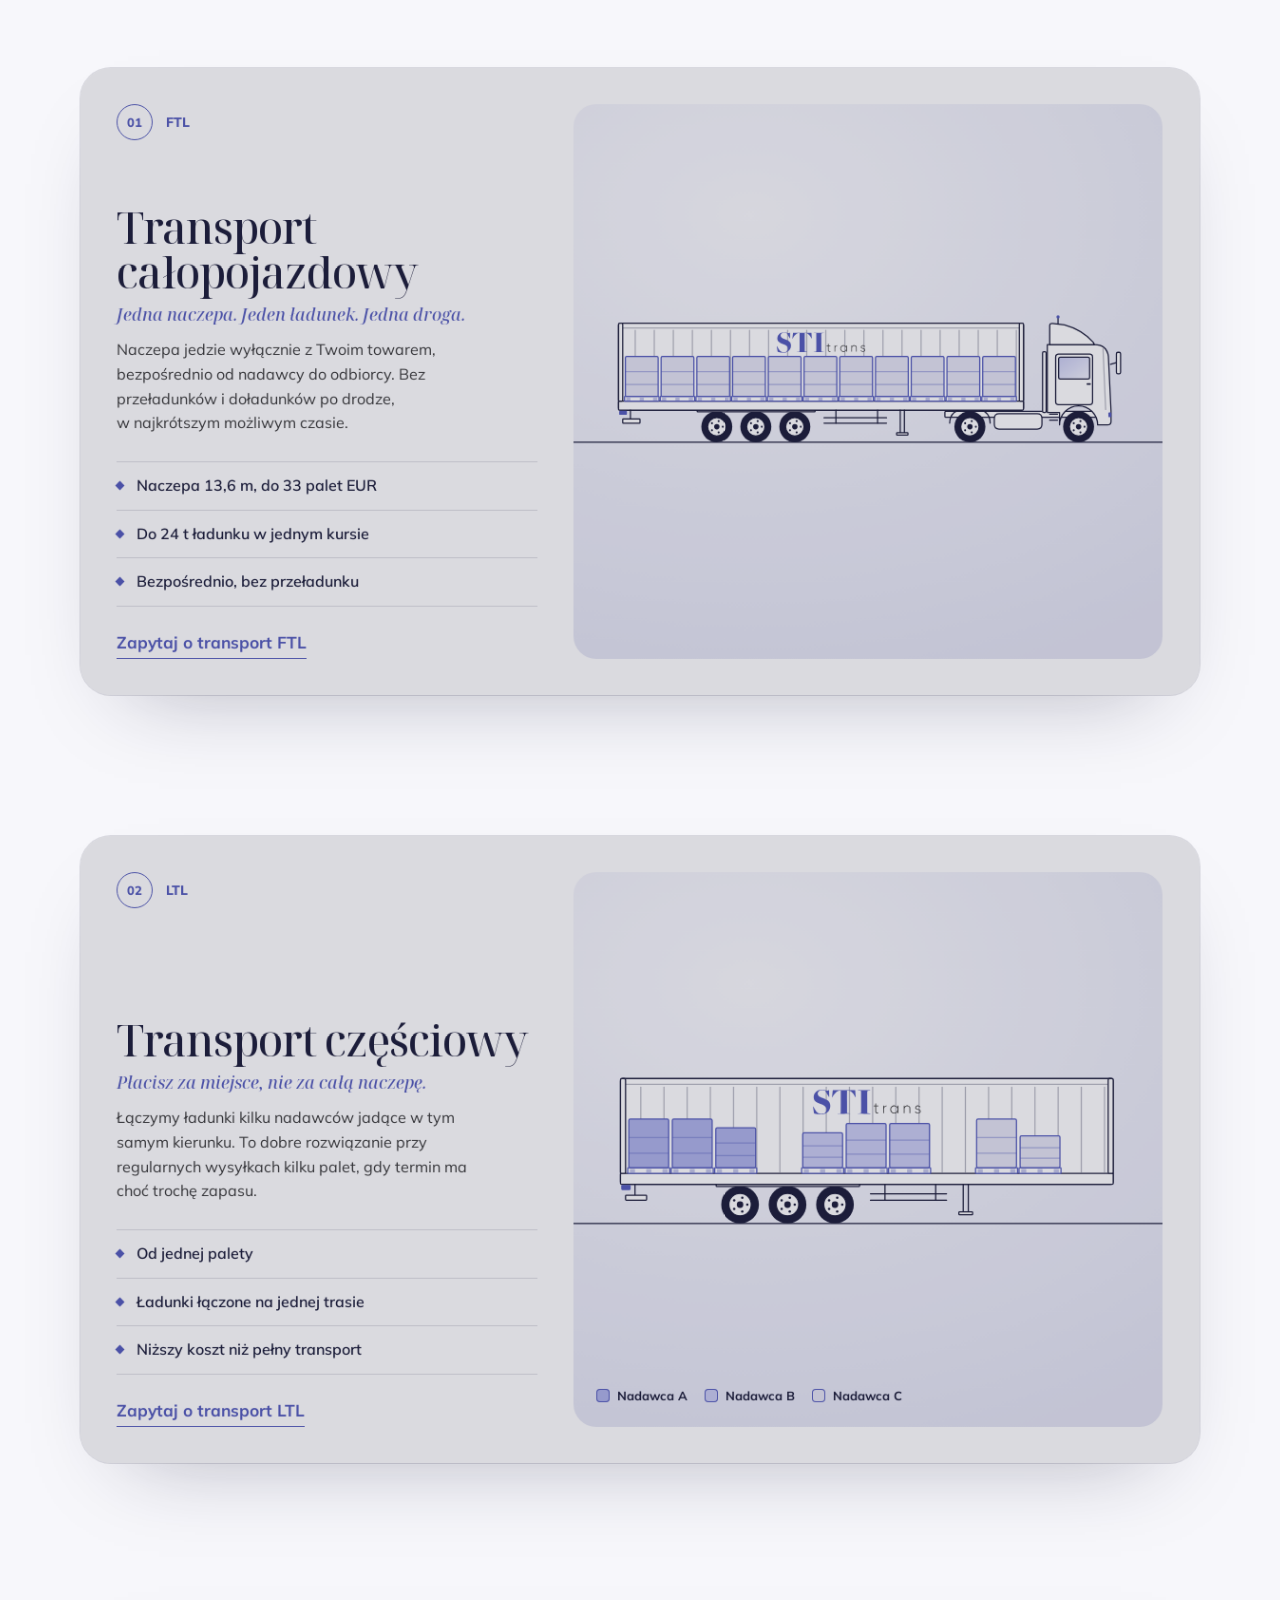
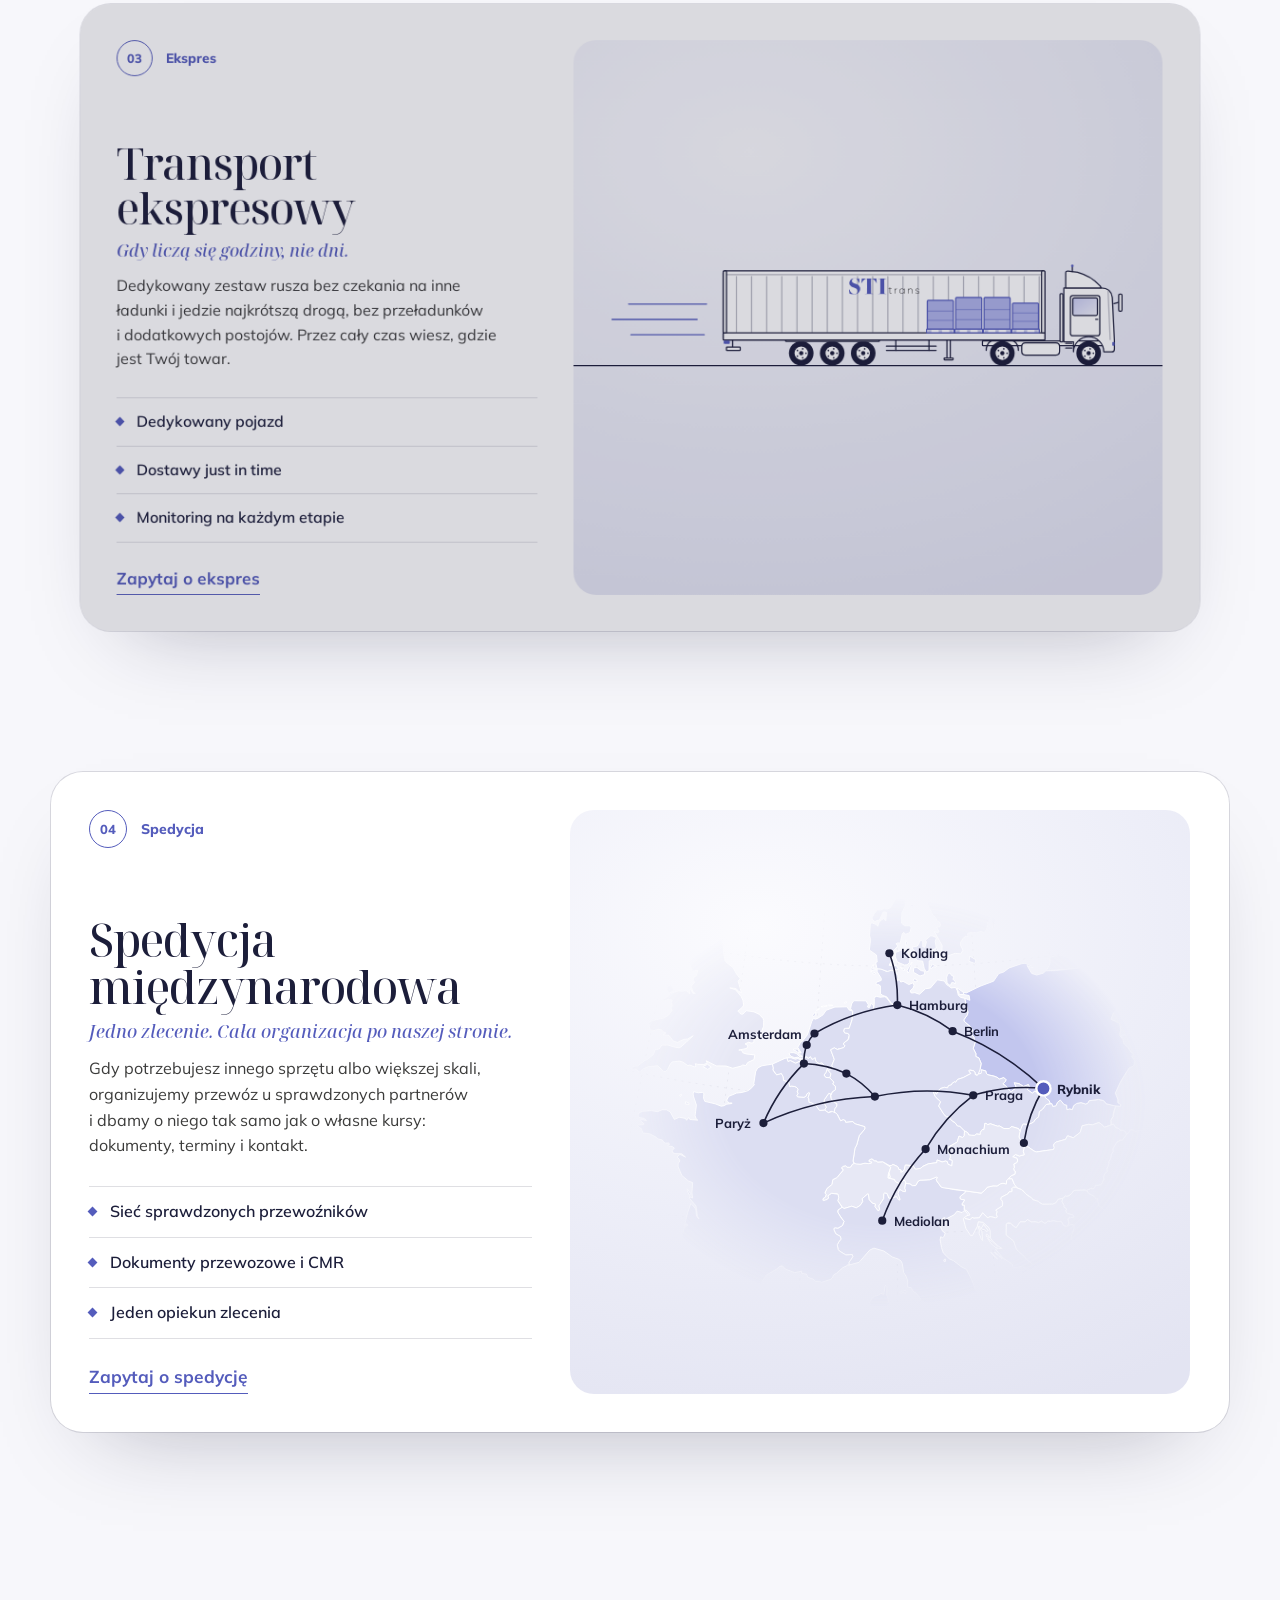
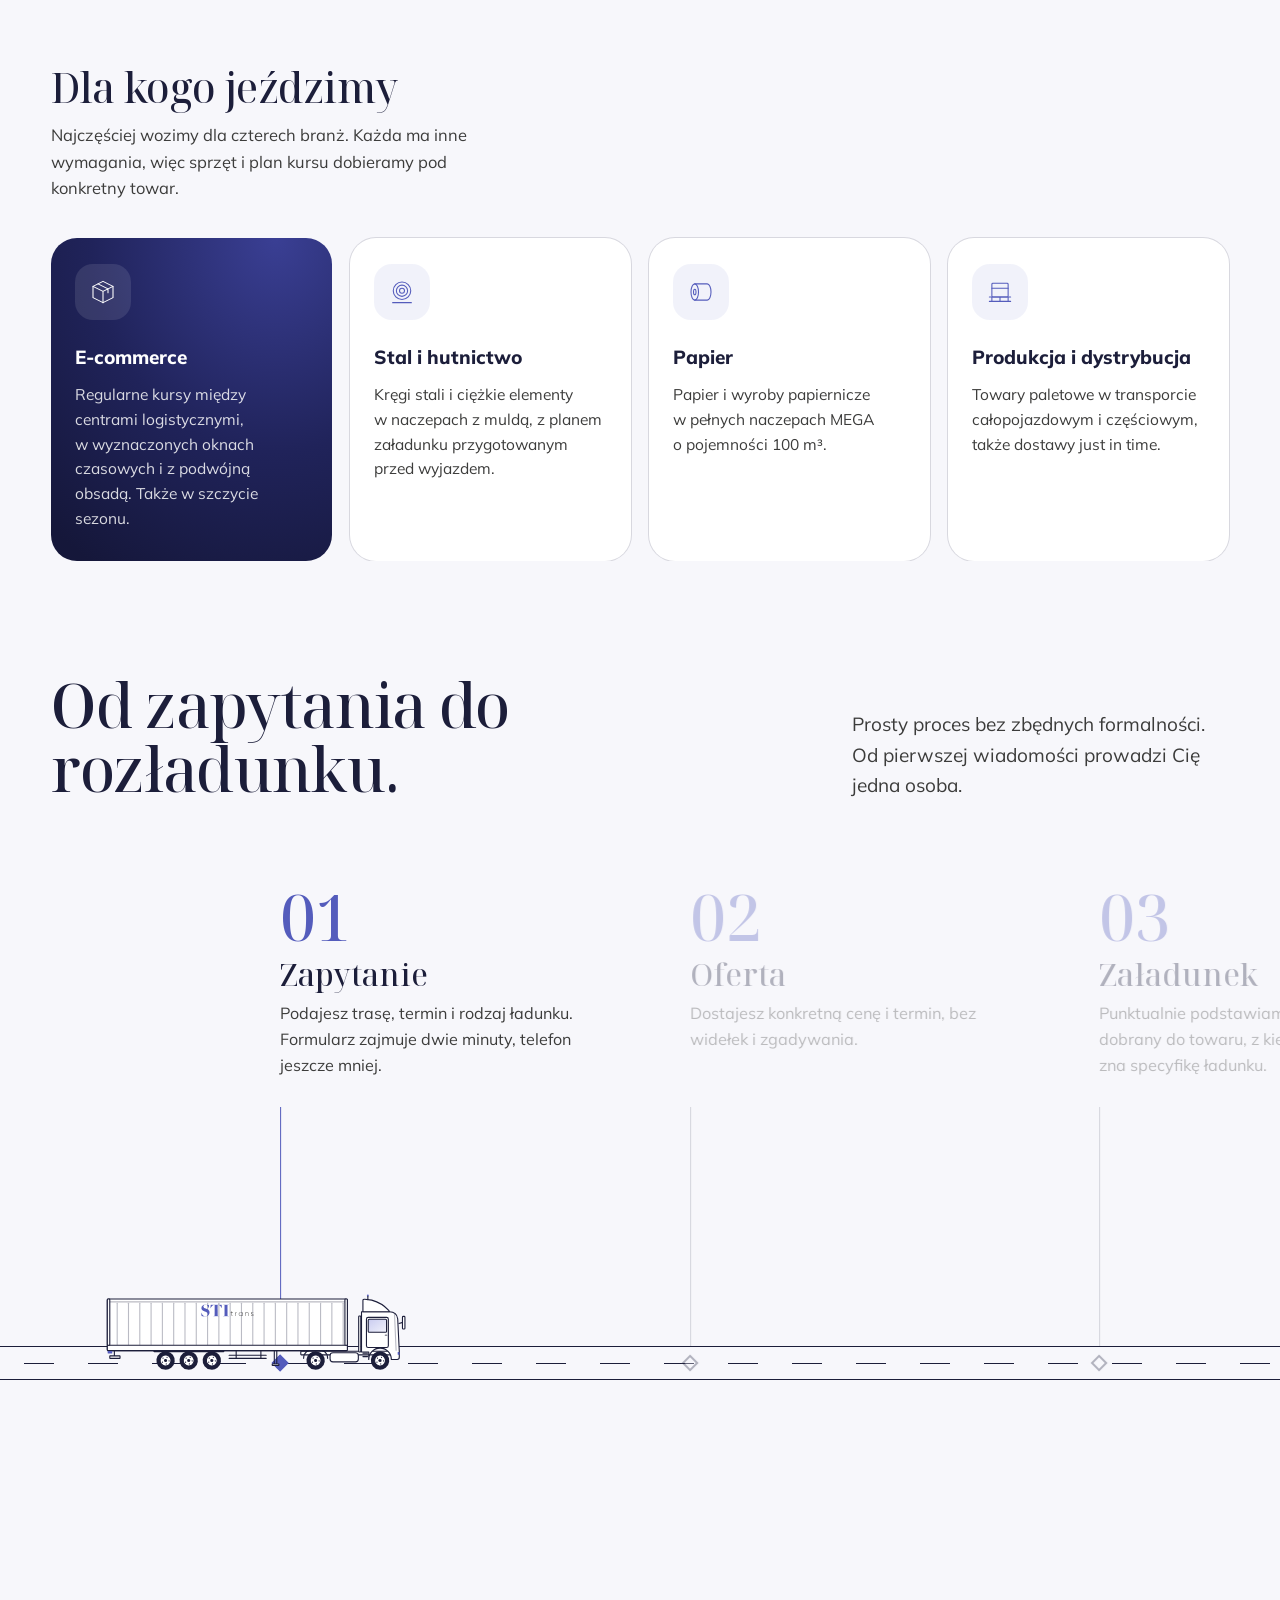
==== commit 443d67ee: "debug" ====
--- a/index.html
+++ b/index.html
@@ -16,7 +16,7 @@
 <!-- Płynne przewijanie (Lenis, MIT), dane mapy (Natural Earth, domena publiczna), tłumaczenia EN/DE, logika strony -->
 <script src="js/vendor/lenis.min.js?v=bc6fcb5d" defer></script>
 <script src="js/europe.js?v=ae457714" defer></script>
-<script src="js/i18n.js?v=fa0036c5" defer></script>
+<script src="js/i18n.js?v=dbf1a758" defer></script>
 <script src="js/core.js?v=386d1155" defer></script>
 <script src="js/main.js?v=4deee9f0" defer></script>
 </head>
@@ -390,7 +390,7 @@
       <h3 class="career__card-title">Aktualne oferty pracy</h3>
       <p class="career__card-lead">Wszystkie oferty zbieramy na jednej stronie, a rekrutację prowadzimy przez OLX.</p>
       <div class="career__roles">
-        <div class="career__role"><span class="career__role-name">Kierowcy C+E</span><span class="career__role-desc">Podwójna obsada, różne systemy pracy, wyjazdy z kilku baz w Polsce</span></div>
+        <div class="career__role"><span class="career__role-name">Kierowcy C+E</span><span class="career__role-desc">Podwójna obsada, różne systemy pracy, oferty w kilku miastach w Polsce</span></div>
         <div class="career__role"><span class="career__role-name">Biuro</span><span class="career__role-desc">Dyspozycja, księgowość i analiza danych</span></div>
       </div>
       <span class="career__more">Zobacz wszystkie oferty<svg viewBox="0 0 20 20" aria-hidden="true"><path d="M4 10h11M11 5.5 15.5 10 11 14.5"/></svg></span>
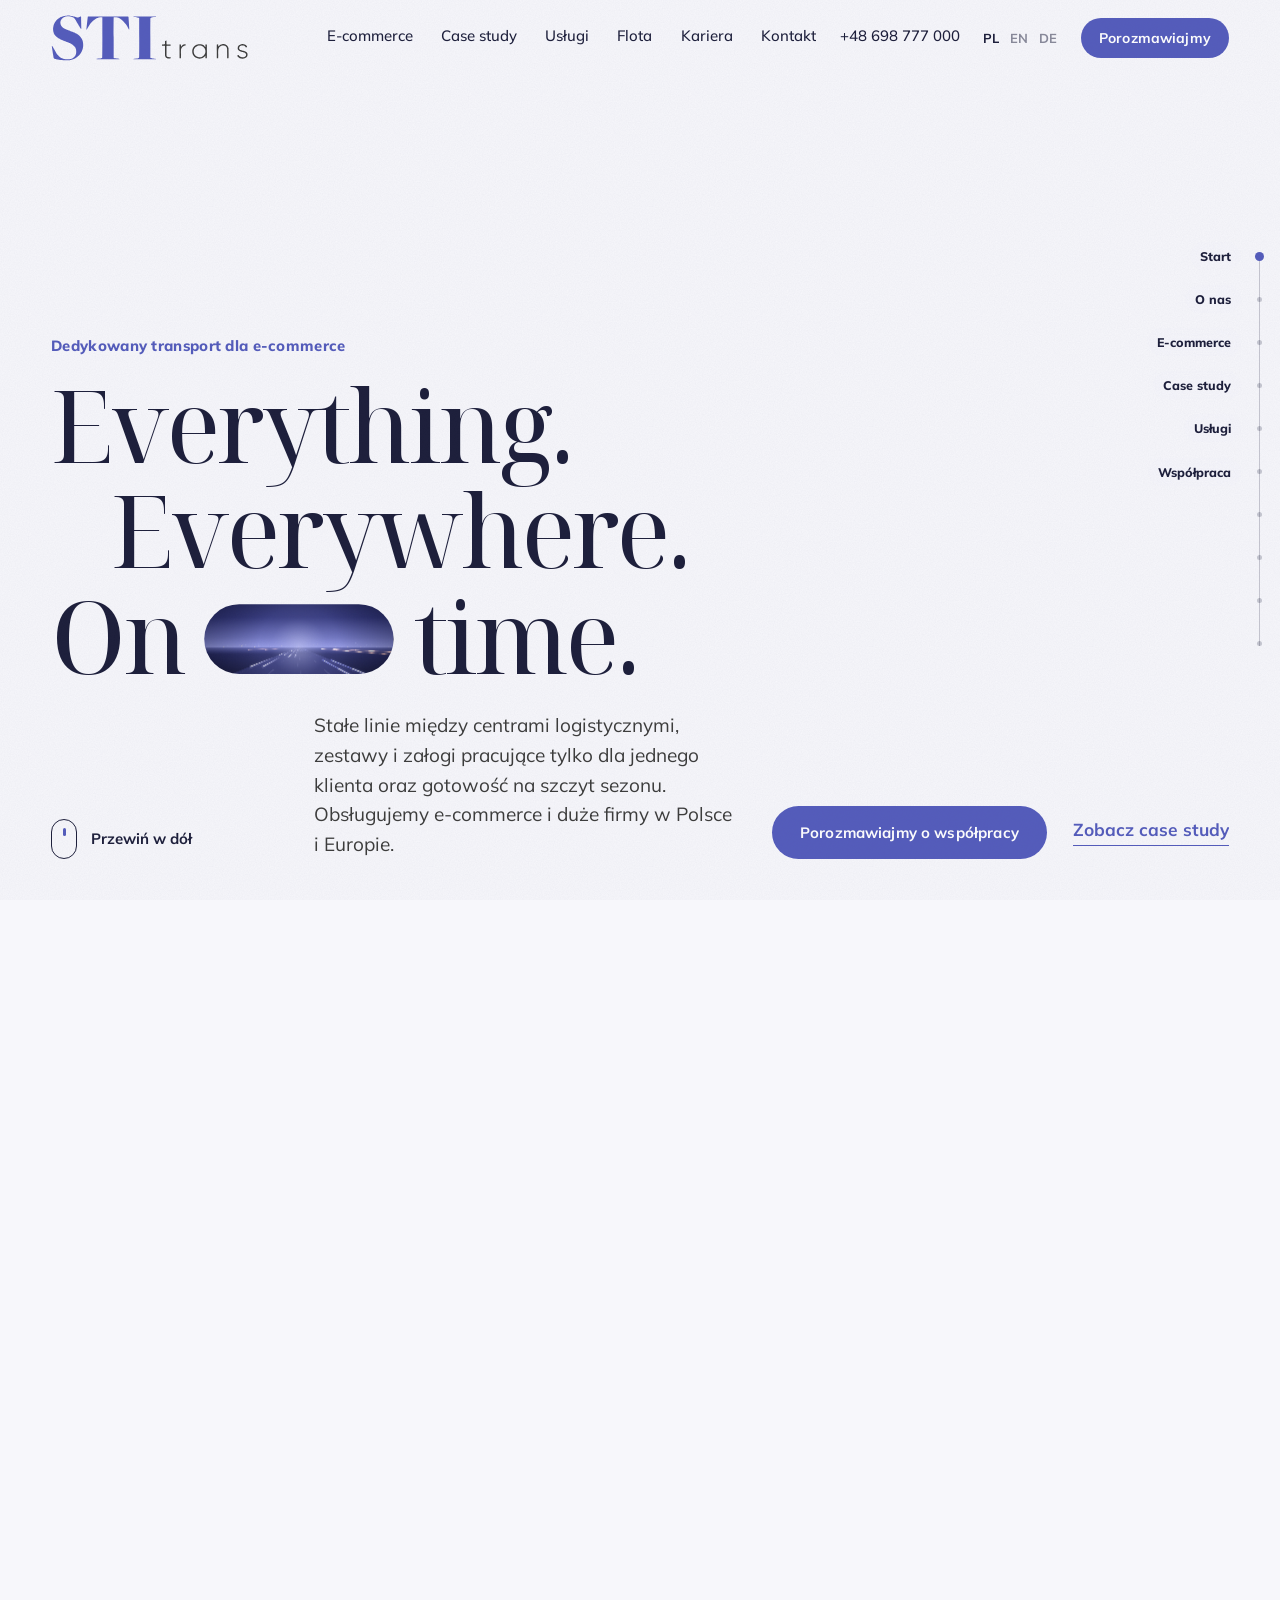
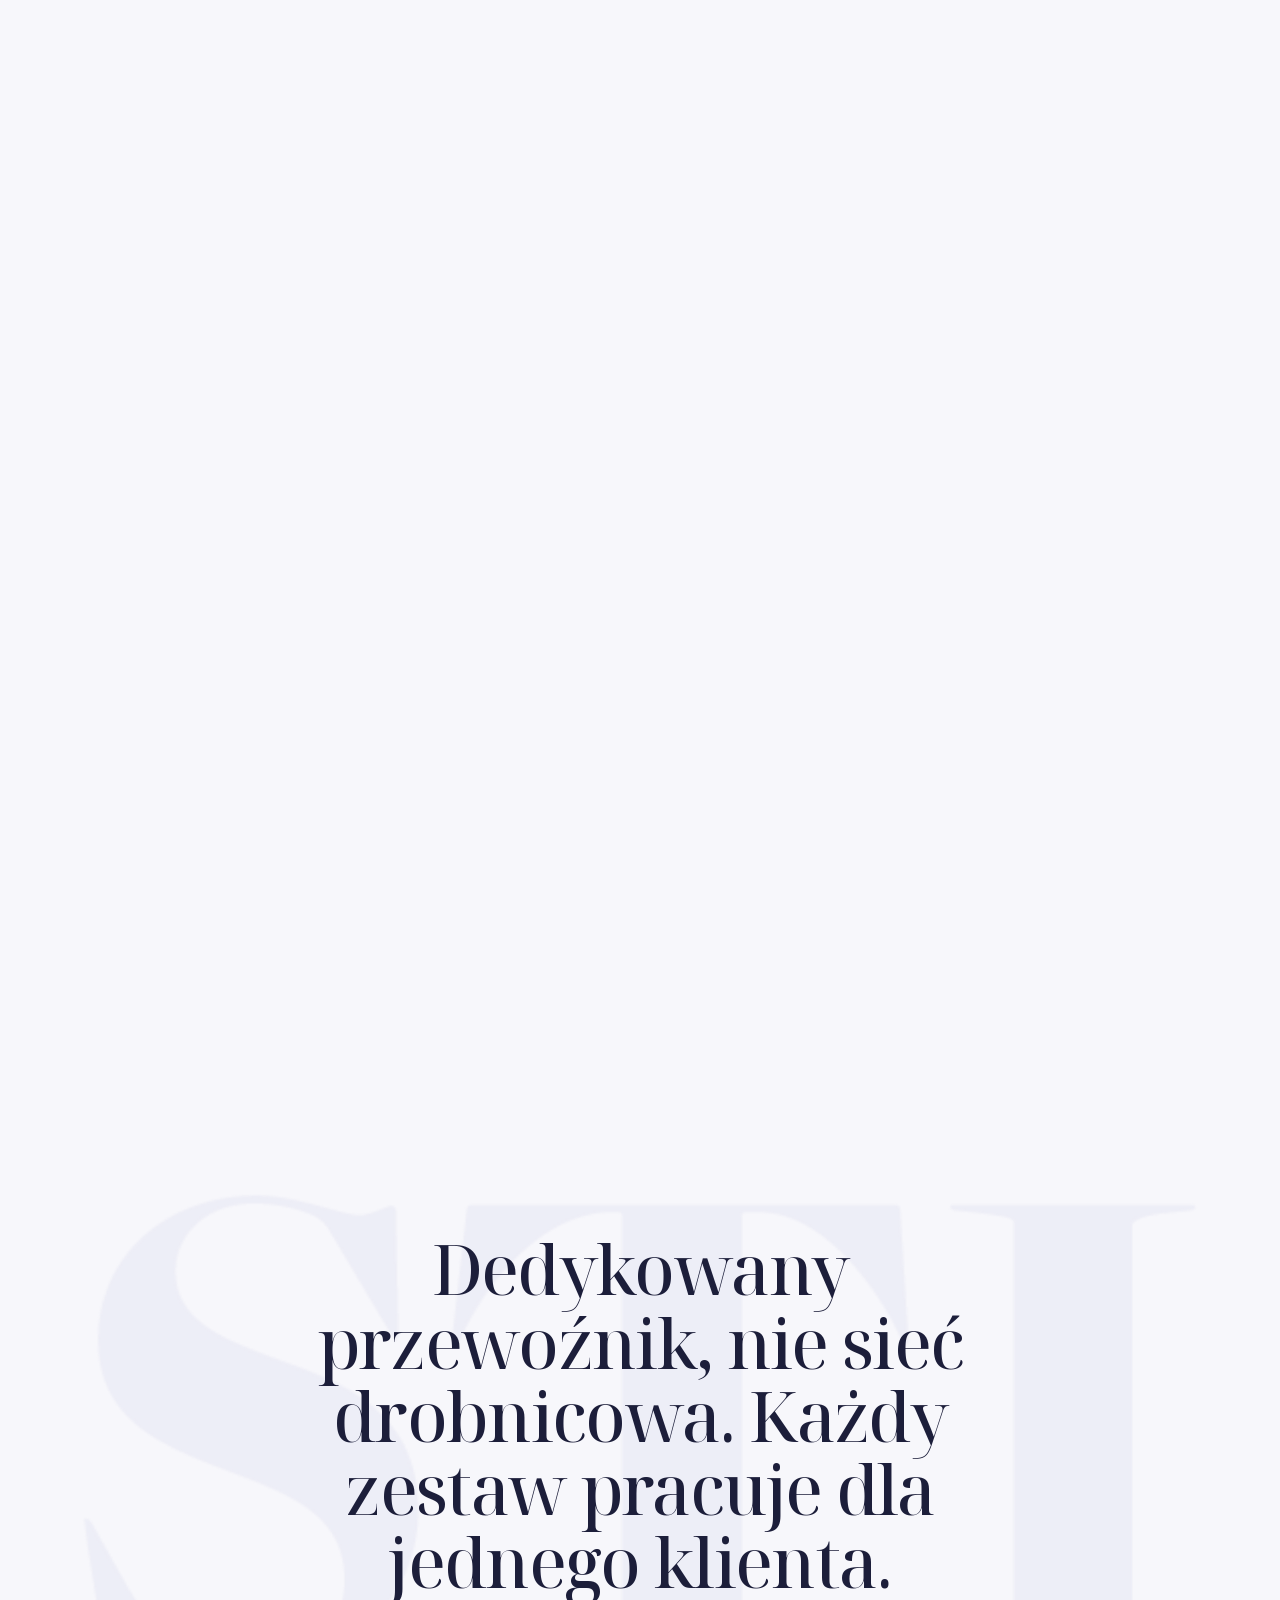
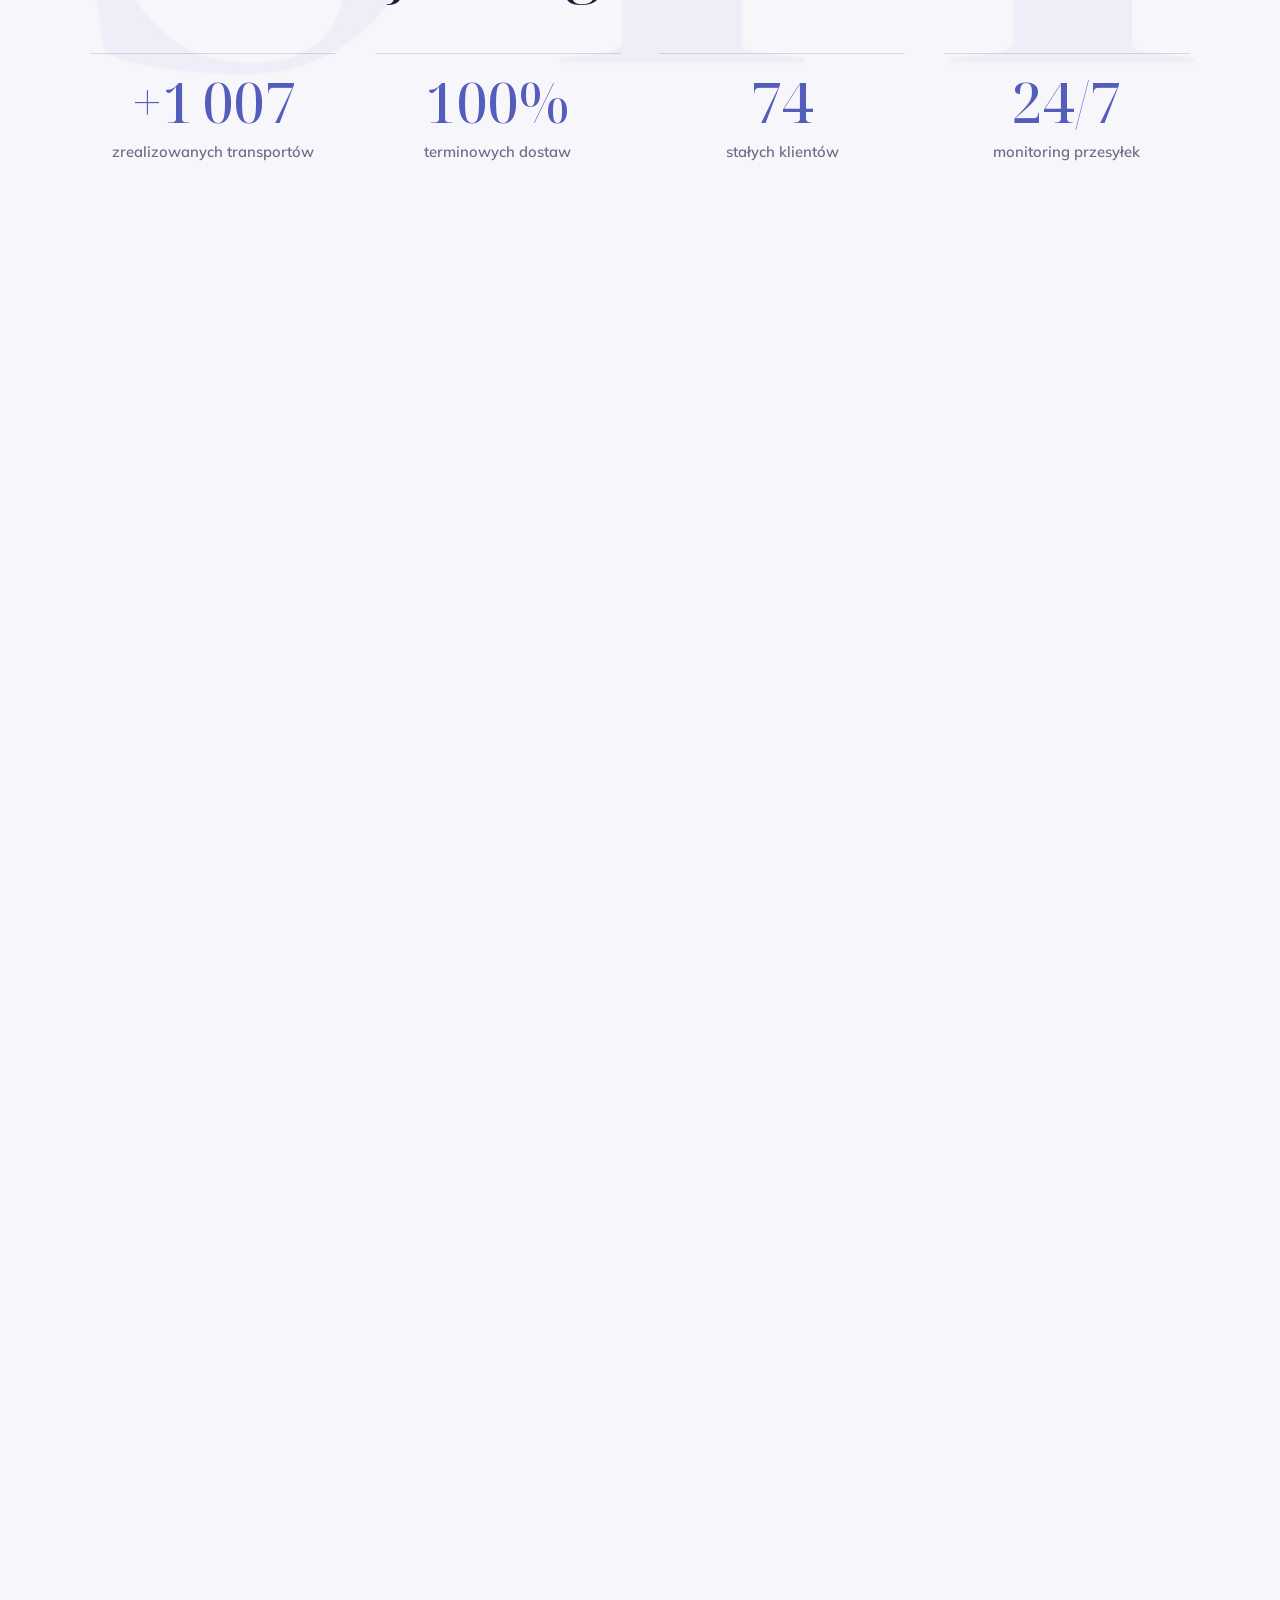
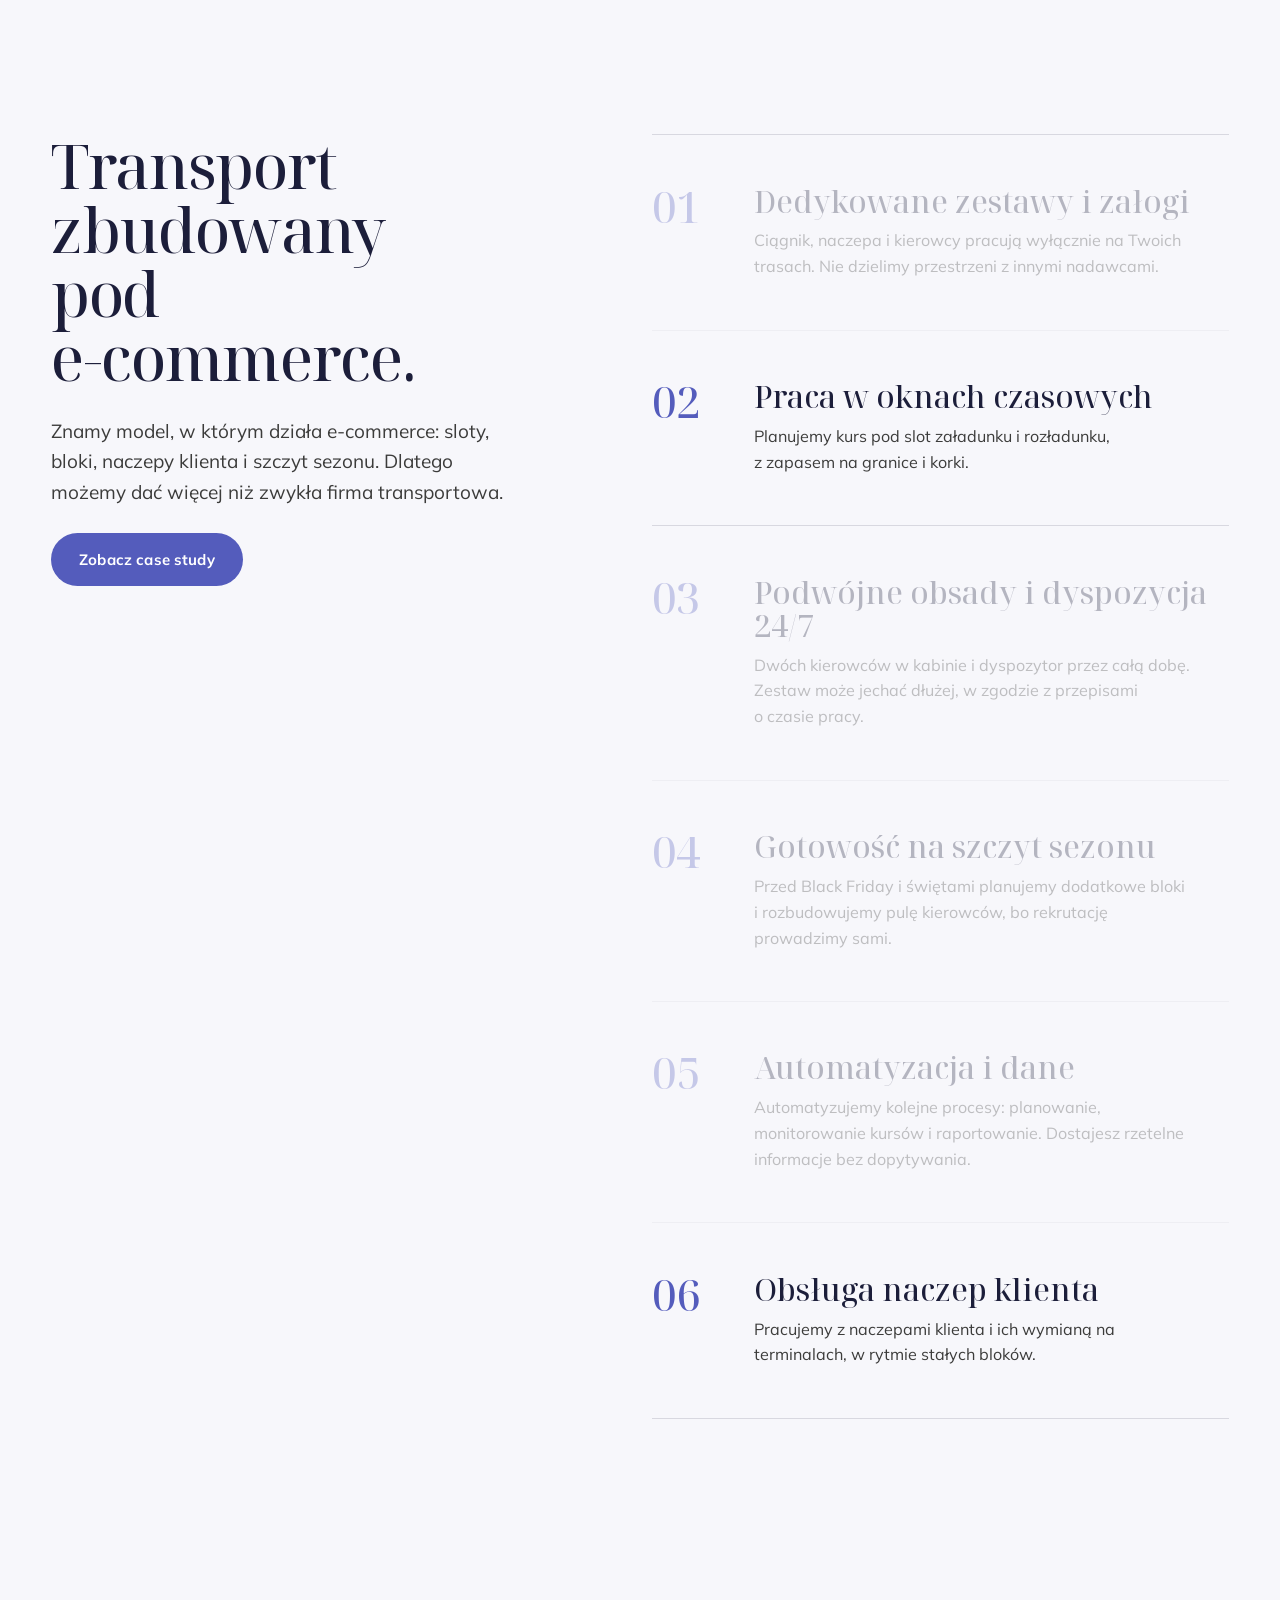
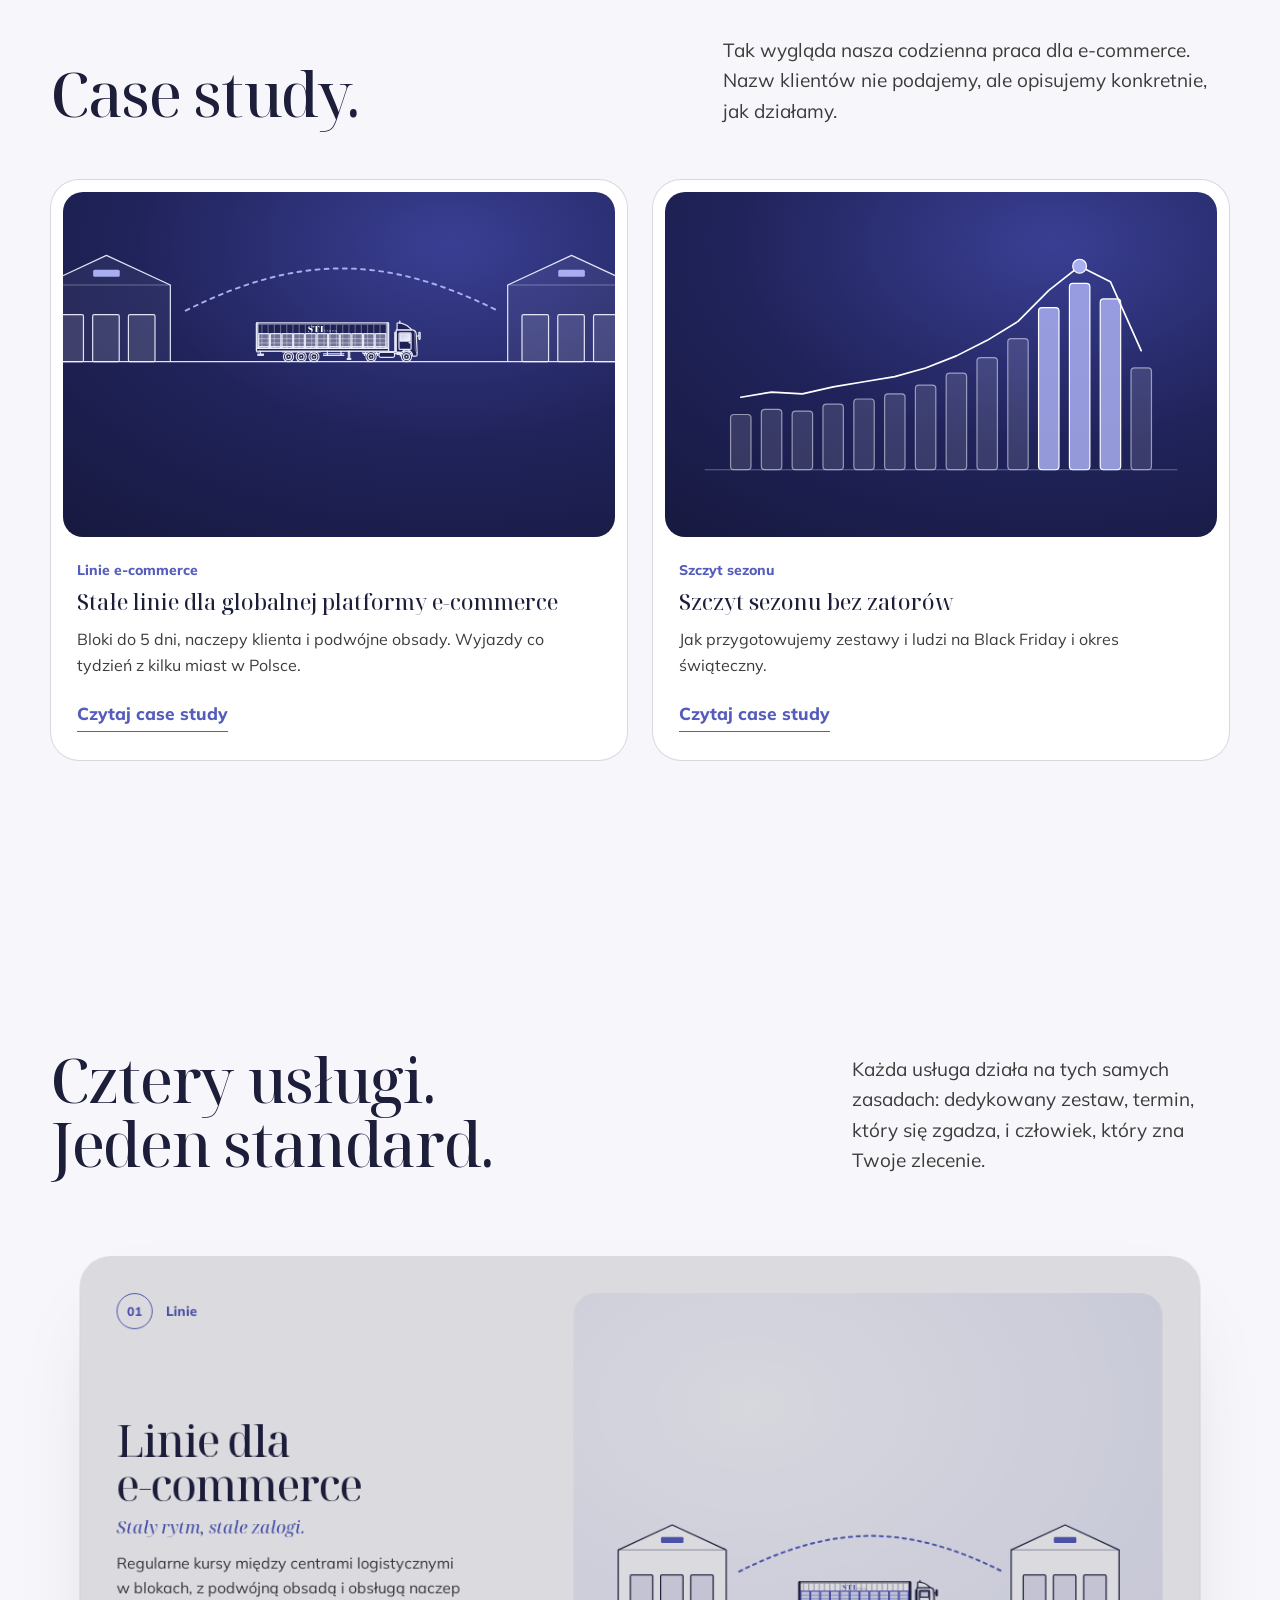
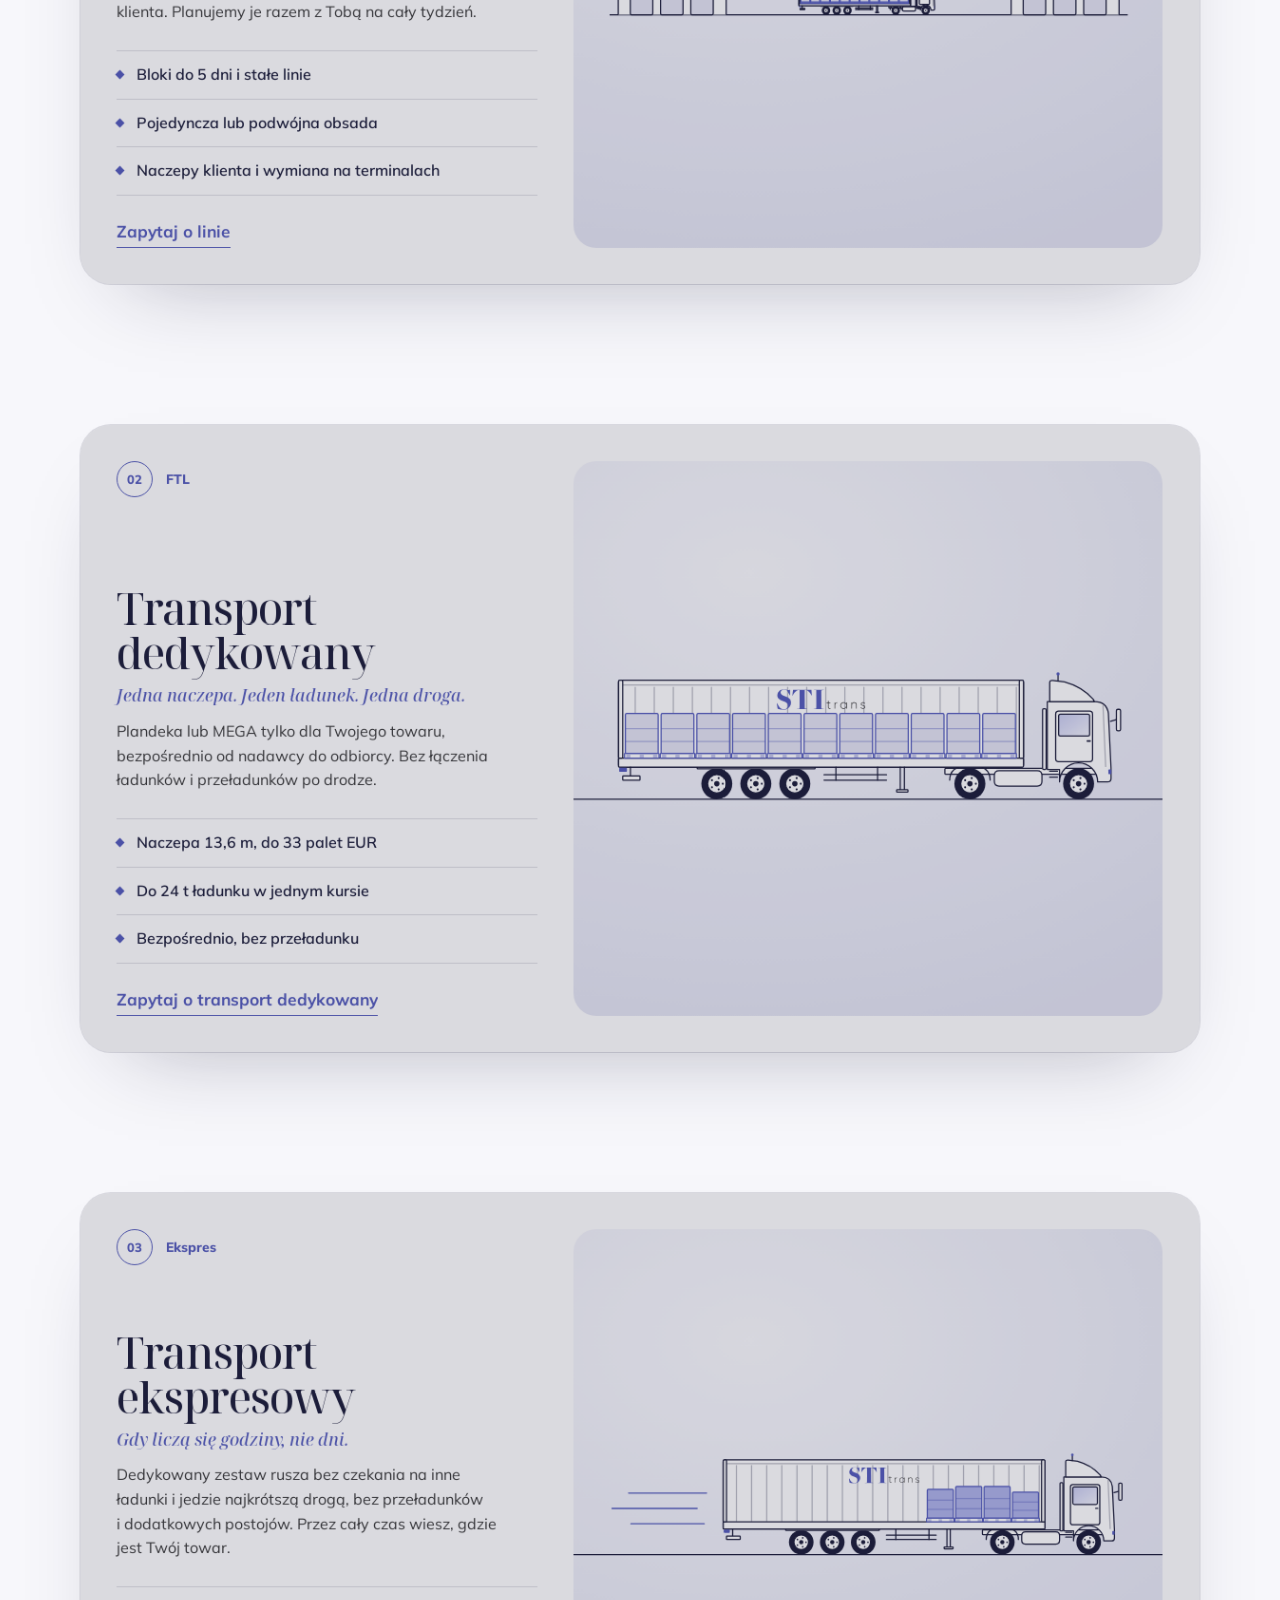
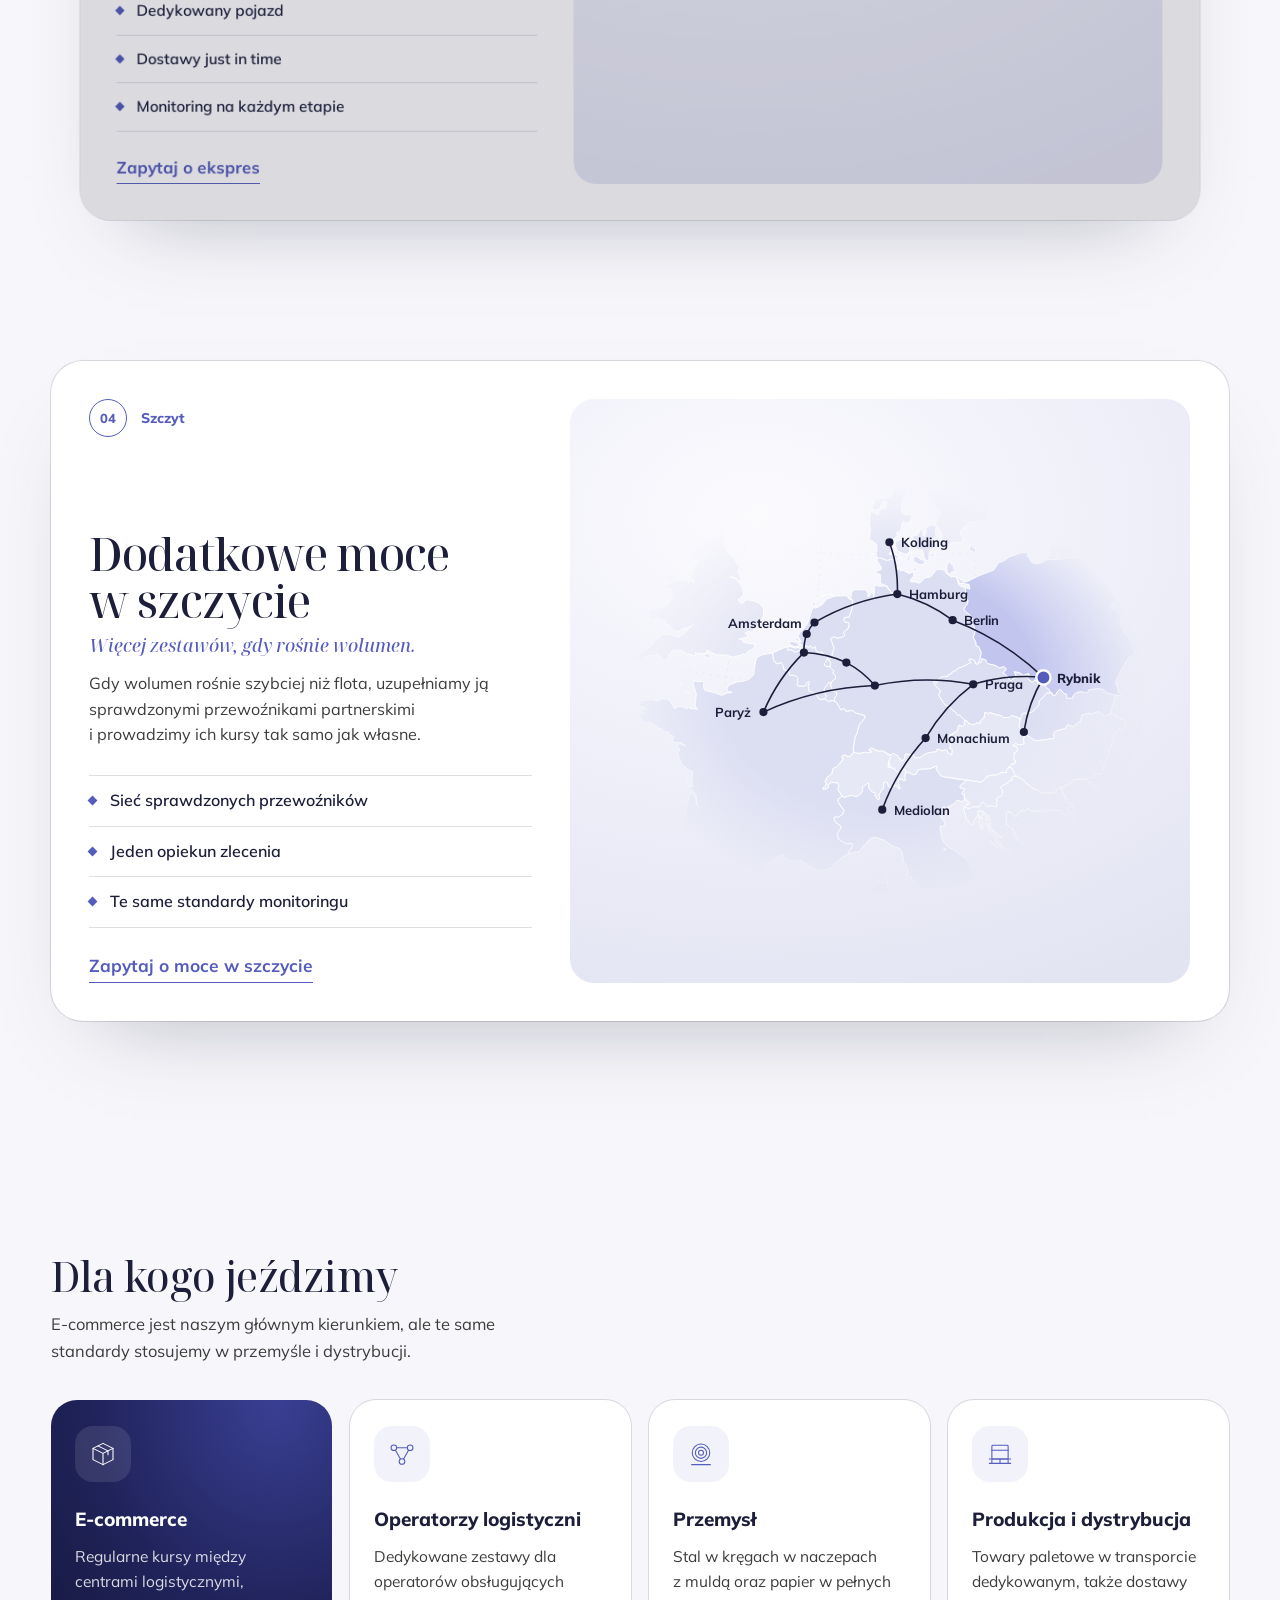
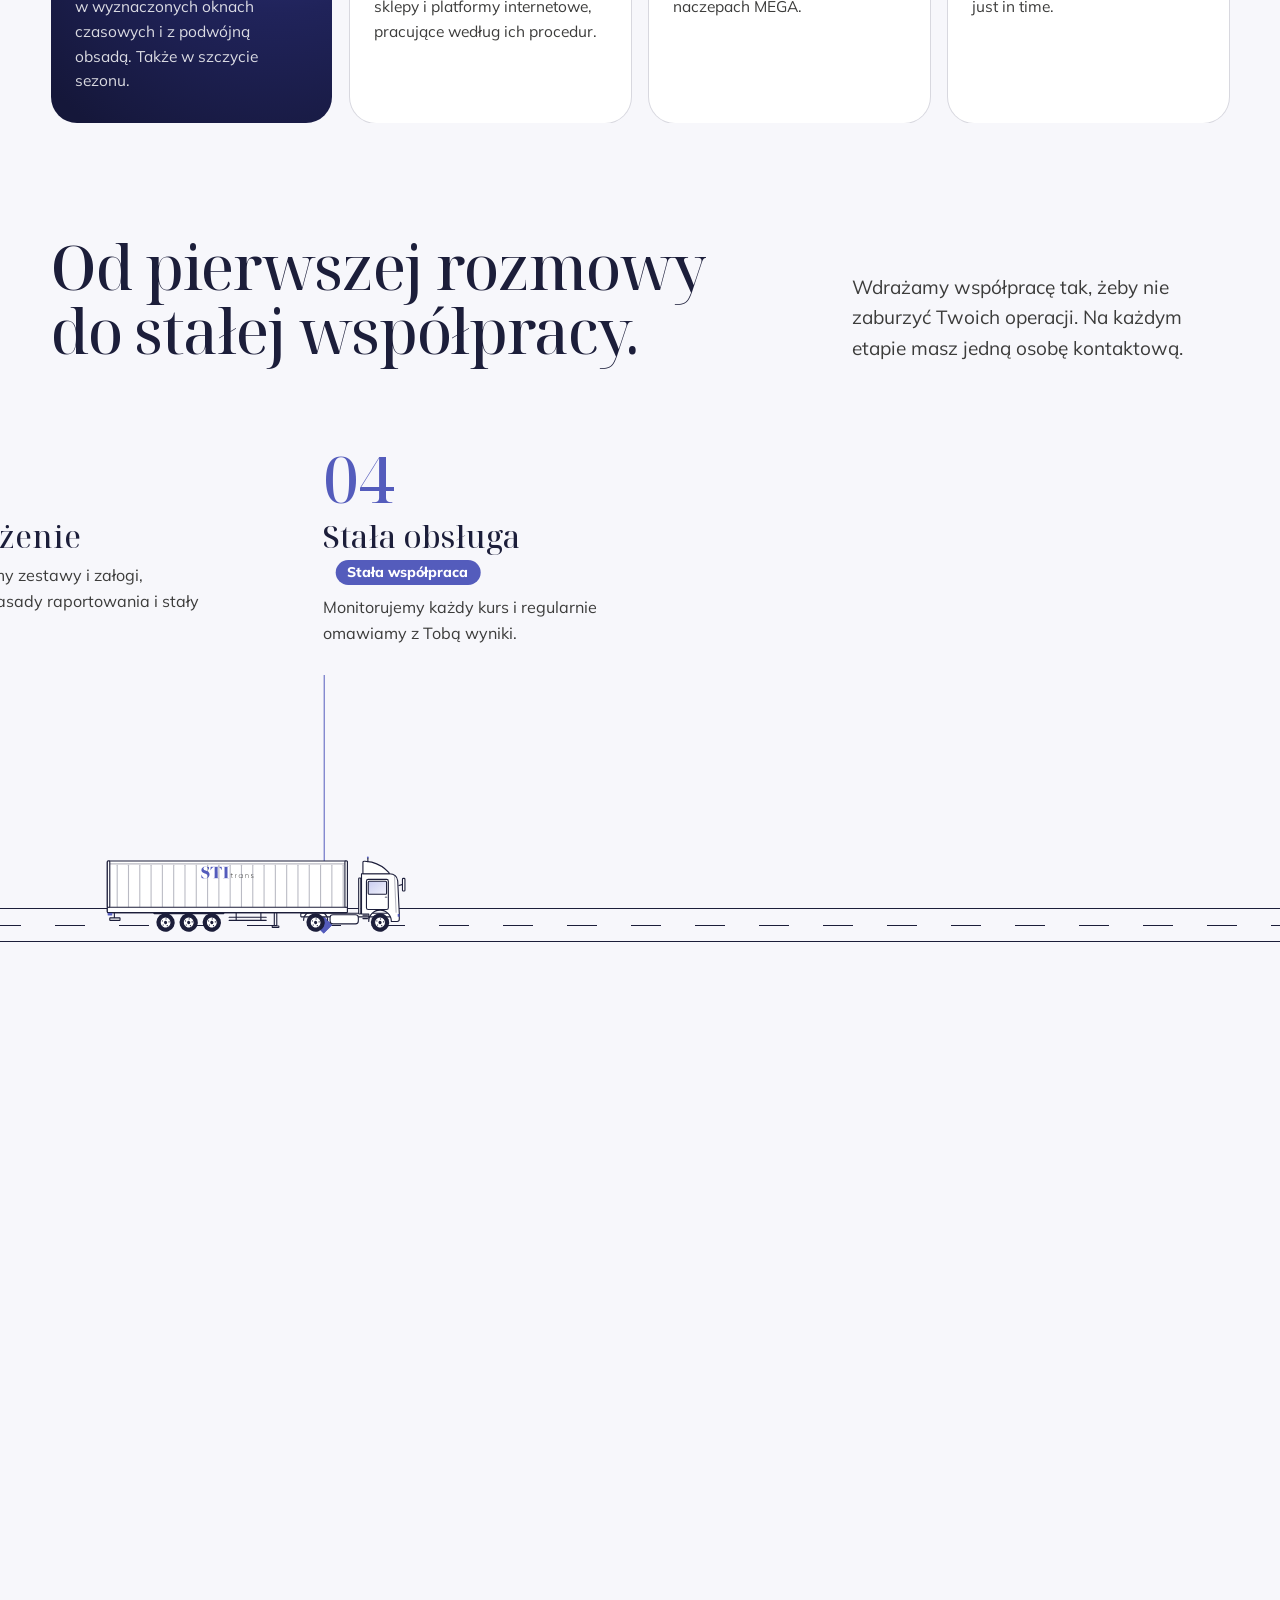
==== commit 88ab01cb: "new ecomers after klabusa feebdakc" ====
--- a/index.html
+++ b/index.html
@@ -5,20 +5,20 @@
 <meta name="viewport" content="width=device-width, initial-scale=1, viewport-fit=cover">
 <!-- Demo: nie indeksujemy, żeby nie konkurowało ze stitrans.pl -->
 <meta name="robots" content="noindex, nofollow">
-<title>STItrans | Transport drogowy FTL, LTL i ekspres w Europie</title>
-<meta name="description" content="Przewoźnik drogowy ze Śląska dla przemysłu i e-commerce. Pełne i częściowe ładunki, transport ekspresowy i spedycja między Polską a Europą Zachodnią. Każdy kurs pod kontrolą 24/7.">
+<title>STItrans | Dedykowany transport dla e-commerce</title>
+<meta name="description" content="Dedykowany przewoźnik drogowy dla e-commerce i dużych firm: stałe linie między centrami logistycznymi, transport dedykowany i ekspres w Polsce i Europie.">
 <meta name="theme-color" content="#F7F7FB">
 <link rel="icon" type="image/png" href="assets/favicon.png">
 <link rel="preconnect" href="https://fonts.googleapis.com">
 <link rel="preconnect" href="https://fonts.gstatic.com" crossorigin>
 <link rel="stylesheet" href="https://fonts.googleapis.com/css2?family=Noto+Serif+Display:ital,wght@0,400..700;1,400..700&family=Mulish:wght@300..800&display=swap">
-<link rel="stylesheet" href="css/style.css?v=bc8bb5ef">
+<link rel="stylesheet" href="css/style.css?v=a0c2754b">
 <!-- Płynne przewijanie (Lenis, MIT), dane mapy (Natural Earth, domena publiczna), tłumaczenia EN/DE, logika strony -->
 <script src="js/vendor/lenis.min.js?v=bc6fcb5d" defer></script>
 <script src="js/europe.js?v=ae457714" defer></script>
-<script src="js/i18n.js?v=dbf1a758" defer></script>
-<script src="js/core.js?v=386d1155" defer></script>
-<script src="js/main.js?v=4deee9f0" defer></script>
+<script src="js/i18n.js?v=909c70bd" defer></script>
+<script src="js/core.js?v=54cff8b3" defer></script>
+<script src="js/main.js?v=9f1a6c74" defer></script>
 </head>
 <body class="is-loading">
 <a class="skip" href="#o-nas">Przejdź do treści</a>
@@ -40,17 +40,17 @@
 <header class="site-header" id="header">
   <a class="brand" href="#top" aria-label="STItrans, strona główna"><span class="logo"><span class="logo__dark"></span><span class="logo__light"></span></span></a>
   <nav class="nav" aria-label="Główna nawigacja">
-    <a class="has-roll" href="#o-nas"><span class="roll"><span class="roll__in"><span>O nas</span><span aria-hidden="true">O nas</span></span></span></a>
+    <a class="has-roll" href="#e-commerce"><span class="roll"><span class="roll__in"><span>E-commerce</span><span aria-hidden="true">E-commerce</span></span></span></a>
+    <a class="has-roll" href="#case-study"><span class="roll"><span class="roll__in"><span>Case study</span><span aria-hidden="true">Case study</span></span></span></a>
+    <a class="has-roll" href="#oferta"><span class="roll"><span class="roll__in"><span>Usługi</span><span aria-hidden="true">Usługi</span></span></span></a>
     <a class="has-roll" href="#flota"><span class="roll"><span class="roll__in"><span>Flota</span><span aria-hidden="true">Flota</span></span></span></a>
-    <a class="has-roll" href="#dlaczego-my"><span class="roll"><span class="roll__in"><span>Dlaczego my</span><span aria-hidden="true">Dlaczego my</span></span></span></a>
-    <a class="has-roll" href="#oferta"><span class="roll"><span class="roll__in"><span>Oferta</span><span aria-hidden="true">Oferta</span></span></span></a>
     <a class="has-roll" href="#kariera"><span class="roll"><span class="roll__in"><span>Kariera</span><span aria-hidden="true">Kariera</span></span></span></a>
-    <a class="has-roll" href="#kontakt"><span class="roll"><span class="roll__in"><span>Kontakt</span><span aria-hidden="true">Kontakt</span></span></span></a>
+    <a class="has-roll" href="#wycena"><span class="roll"><span class="roll__in"><span>Kontakt</span><span aria-hidden="true">Kontakt</span></span></span></a>
   </nav>
   <div class="tools">
     <a class="phone has-roll" href="tel:+48698777000"><span class="roll"><span class="roll__in"><span>+48 698 777 000</span><span aria-hidden="true">+48 698 777 000</span></span></span></a>
     <div class="lang" role="group" aria-label="Wybór języka"><a href="?lang=pl" data-lang="pl" lang="pl" aria-current="true">PL</a><a href="?lang=en" data-lang="en" lang="en">EN</a><a href="?lang=de" data-lang="de" lang="de">DE</a></div>
-    <a class="btn btn--small has-roll" href="#wycena"><span class="roll"><span class="roll__in"><span>Wycena</span><span aria-hidden="true">Wycena</span></span></span></a>
+    <a class="btn btn--small has-roll" href="#wycena"><span class="roll"><span class="roll__in"><span>Porozmawiajmy</span><span aria-hidden="true">Porozmawiajmy</span></span></span></a>
     <button class="menu-btn" id="menuBtn" type="button" aria-expanded="false" aria-controls="menu">Menu</button>
   </div>
 </header>
@@ -61,19 +61,19 @@
     <button class="menu-close" id="menuClose" type="button">Zamknij</button>
   </div>
   <nav class="menu__nav" aria-label="Menu mobilne">
-    <a href="#o-nas">O nas</a>
+    <a href="#e-commerce">E-commerce</a>
+    <a href="#case-study">Case study</a>
+    <a href="#oferta">Usługi</a>
     <a href="#flota">Flota</a>
-    <a href="#dlaczego-my">Dlaczego my</a>
-    <a href="#oferta">Oferta</a>
     <a href="#kariera">Kariera</a>
-    <a href="#kontakt">Kontakt</a>
+    <a href="#wycena">Kontakt</a>
   </nav>
   <div class="menu__foot">
     <a href="tel:+48698777000">+48 698 777 000</a>
     <a href="mailto:office@stitrans.pl">office@stitrans.pl</a>
     <div class="lang menu__lang" role="group" aria-label="Wybór języka"><a href="?lang=pl" data-lang="pl" lang="pl" aria-current="true">PL</a><a href="?lang=en" data-lang="en" lang="en">EN</a><a href="?lang=de" data-lang="de" lang="de">DE</a></div>
   </div>
-  <a class="btn" href="#wycena">Poproś o wycenę</a>
+  <a class="btn" href="#wycena">Porozmawiajmy o współpracy</a>
 </div>
 
 <!-- Postęp strony: cienka szyna z sekcjami (kliknięcie przenosi do sekcji) -->
@@ -82,13 +82,14 @@
   <ol class="rail__list">
     <li><a href="#top" data-sec="top"><span class="rail__label">Start</span><span class="rail__dot"></span></a></li>
     <li><a href="#o-nas" data-sec="o-nas"><span class="rail__label">O nas</span><span class="rail__dot"></span></a></li>
+    <li><a href="#e-commerce" data-sec="e-commerce"><span class="rail__label">E-commerce</span><span class="rail__dot"></span></a></li>
+    <li><a href="#case-study" data-sec="case-study"><span class="rail__label">Case study</span><span class="rail__dot"></span></a></li>
+    <li><a href="#oferta" data-sec="oferta"><span class="rail__label">Usługi</span><span class="rail__dot"></span></a></li>
+    <li><a href="#jak-dzialamy" data-sec="jak-dzialamy"><span class="rail__label">Współpraca</span><span class="rail__dot"></span></a></li>
     <li><a href="#flota" data-sec="flota"><span class="rail__label">Flota</span><span class="rail__dot"></span></a></li>
-    <li><a href="#dlaczego-my" data-sec="dlaczego-my"><span class="rail__label">Dlaczego my</span><span class="rail__dot"></span></a></li>
-    <li><a href="#oferta" data-sec="oferta"><span class="rail__label">Oferta</span><span class="rail__dot"></span></a></li>
-    <li><a href="#jak-dzialamy" data-sec="jak-dzialamy"><span class="rail__label">Jak działamy</span><span class="rail__dot"></span></a></li>
     <li><a href="#kariera" data-sec="kariera"><span class="rail__label">Kariera</span><span class="rail__dot"></span></a></li>
     <li><a href="#blog" data-sec="blog"><span class="rail__label">Wiedza z trasy</span><span class="rail__dot"></span></a></li>
-    <li><a href="#wycena" data-sec="wycena"><span class="rail__label">Wycena</span><span class="rail__dot"></span></a></li>
+    <li><a href="#wycena" data-sec="wycena"><span class="rail__label">Kontakt</span><span class="rail__dot"></span></a></li>
   </ol>
 </nav>
 <div class="cue" id="cue" aria-hidden="true" hidden><span class="cue__icon"><i></i></span><span class="cue__text">Przewiń dalej</span></div>
@@ -100,8 +101,9 @@
     <div class="stage" id="stage">
 
       <div class="hero__copy" id="heroCopy">
+        <p class="hero__eyebrow fade-up">Dedykowany transport dla e-commerce</p>
         <h1 class="hero__title">
-          <span class="sr-only">STItrans, transport i spedycja. </span>
+          <span class="sr-only">STItrans, dedykowany transport dla e-commerce. </span>
           <span class="line l1"><span class="line__in">Everything.</span></span>
           <span class="line l2"><span class="line__in">Everywhere.</span></span>
           <span class="line l3"><span class="line__in">On <span class="slot slot--inline" id="slotInline" aria-hidden="true"></span> time.</span></span>
@@ -109,8 +111,11 @@
         <div class="slot slot--block" id="slotBlock" aria-hidden="true"></div>
         <div class="hero__foot">
           <div class="hero__hint fade-up" aria-hidden="true"><span class="hint__mouse"><i></i></span><span class="hint__chev"><i></i></span><span>Przewiń w dół</span></div>
-          <p class="hero__lead fade-up">Przewoźnik drogowy ze Śląska dla przemysłu i e-commerce. Pełne i częściowe ładunki oraz transport ekspresowy między Polską a Europą Zachodnią, każdy kurs pod kontrolą od załadunku do rozładunku.</p>
-          <a class="btn hero__cta fade-up has-roll" href="#wycena"><span class="roll"><span class="roll__in"><span>Poproś o wycenę</span><span aria-hidden="true">Poproś o wycenę</span></span></span></a>
+          <p class="hero__lead fade-up">Stałe linie między centrami logistycznymi, zestawy i załogi pracujące tylko dla jednego klienta oraz gotowość na szczyt sezonu. Obsługujemy e-commerce i duże firmy w Polsce i Europie.</p>
+          <div class="hero__cta fade-up">
+            <a class="btn has-roll" href="#wycena"><span class="roll"><span class="roll__in"><span>Porozmawiajmy o współpracy</span><span aria-hidden="true">Porozmawiajmy o współpracy</span></span></span></a>
+            <a class="link has-roll" href="#case-study"><span class="roll"><span class="roll__in"><span>Zobacz case study</span><span aria-hidden="true">Zobacz case study</span></span></span></a>
+          </div>
         </div>
       </div>
 
@@ -129,26 +134,26 @@
         <article class="act">
           <div class="act__caption">
             <h2 class="act__title" lang="en">Everything.</h2>
-            <p class="act__text">Cała naczepa, kilka palet albo ładunek, który nie może czekać. Sposób przewozu dobieramy do towaru, nie odwrotnie.</p>
+            <p class="act__text">Linie między centrami logistycznymi, transport dedykowany i ekspres. Każdy zestaw pracuje dla jednego klienta, bez łączenia ładunków.</p>
           </div>
           <div class="act__aside act__aside--modes">
             <div class="modes glass" id="modes">
-              <div class="modes__tabs" aria-hidden="true"><span class="is-on">FTL</span><span>LTL</span><span>Ekspres</span></div>
+              <div class="modes__tabs" aria-hidden="true"><span class="is-on">Linie</span><span>FTL</span><span>Ekspres</span></div>
               <div class="modes__art">
-                <svg class="truck truck--glass is-on" data-mode-art="ftl" viewBox="-30 -40 1740 470" aria-hidden="true"></svg>
-                <svg class="truck truck--glass" data-mode-art="ltl" viewBox="-30 -40 1740 470" aria-hidden="true"></svg>
+                <svg class="truck truck--glass is-on" data-mode-art="line" viewBox="0 120 1200 300" aria-hidden="true"></svg>
+                <svg class="truck truck--glass" data-mode-art="ftl" viewBox="-30 -40 1740 470" aria-hidden="true"></svg>
                 <svg class="truck truck--glass" data-mode-art="exp" viewBox="-480 -40 2190 470" aria-hidden="true"></svg>
               </div>
               <div class="modes__copy">
                 <div class="mode is-on">
-                  <h3 class="mode__title">Transport całopojazdowy</h3>
-                  <p class="mode__text">Cała naczepa dla Ciebie. Prosto do odbiorcy.</p>
-                  <ul class="mode__facts"><li>Naczepa 13,6 m</li><li>33 palety EUR</li><li>do 24 t</li></ul>
+                  <h3 class="mode__title">Linie dla e‑commerce</h3>
+                  <p class="mode__text">Stałe kursy między centrami logistycznymi, w blokach i z naczepami klienta.</p>
+                  <ul class="mode__facts"><li>bloki do 5 dni</li><li>podwójna obsada</li><li>naczepy klienta</li></ul>
                 </div>
                 <div class="mode">
-                  <h3 class="mode__title">Transport częściowy</h3>
-                  <p class="mode__text">Płacisz za miejsca, które zajmuje Twój towar. Resztę naczepy dzielisz z innymi nadawcami.</p>
-                  <ul class="mode__facts"><li>od 1 palety</li><li>ładunki łączone</li><li>niższy koszt</li></ul>
+                  <h3 class="mode__title">Transport dedykowany</h3>
+                  <p class="mode__text">Cała naczepa tylko dla jednego klienta. Bez łączenia ładunków, prosto do odbiorcy.</p>
+                  <ul class="mode__facts"><li>Naczepa 13,6 m</li><li>33 palety EUR</li><li>do 24 t</li></ul>
                 </div>
                 <div class="mode">
                   <h3 class="mode__title">Transport ekspresowy</h3>
@@ -163,7 +168,7 @@
         <article class="act">
           <div class="act__caption">
             <h2 class="act__title" lang="en">Everywhere.</h2>
-            <p class="act__text">Polska, Niemcy, Czechy, Słowacja, Benelux, Dania, północne Włochy i Francja. Te trasy znamy z praktyki, nie z mapy.</p>
+            <p class="act__text">Polska, Niemcy, Czechy, Słowacja, Benelux, Dania, północne Włochy i Francja. Jeździmy w stałym rytmie tygodnia, z wyjazdami z kilku miast w Polsce.</p>
           </div>
           <div class="act__aside act__aside--map">
             <div class="map" id="heroMap" role="img" aria-label="Trasy z Rybnika do Berlina, Pragi, Bratysławy, Monachium, Hamburga, Koldingu, Mediolanu, Rotterdamu, Antwerpii i Paryża">
@@ -175,7 +180,7 @@
         <article class="act">
           <div class="act__caption">
             <h2 class="act__title" lang="en">On time.</h2>
-            <p class="act__text">Każdy kurs śledzimy na żywo przez całą dobę. Jeśli plan się zmieni, dowiesz się od nas, zanim zdążysz zapytać.</p>
+            <p class="act__text">W e-commerce liczy się okno rozładunku. Każdy kurs śledzimy na żywo i informujemy o zmianach, zanim zdążysz zapytać.</p>
           </div>
           <div class="act__aside act__aside--track">
             <div class="track" id="track">
@@ -190,14 +195,14 @@
                 <span>Berlin</span>
               </div>
               <p class="track__time" id="trackTime" aria-hidden="true"><span class="d">2</span><span class="d">1</span><span class="c">:</span><span class="d">3</span><span class="d">0</span></p>
-              <p class="track__status"><span class="run">W drodze, plan rozładunku 06:00</span><span class="done">Rozładunek 05:48, 12 minut przed planem</span></p>
+              <p class="track__status"><span class="run">W drodze, okno rozładunku 05:30–06:00</span><span class="done">Rozładunek 05:48, w oknie czasowym</span></p>
               <ol class="track__stops" id="trackStops">
                 <li data-t="1290"><span class="track__stop">Rybnik</span><span class="track__note">załadunek</span><time>21:30</time></li>
                 <li data-t="1450"><span class="track__stop">Wrocław</span><span class="track__note">A4</span><time>00:10</time></li>
                 <li data-t="1580"><span class="track__stop">Olszyna</span><span class="track__note">granica PL/DE</span><time>02:20</time></li>
                 <li data-t="1788"><span class="track__stop">Berlin</span><span class="track__note">rozładunek</span><time>05:48</time></li>
               </ol>
-              <p class="sr-only">Wyjazd z Rybnika 21:30, Wrocław 00:10, granica w Olszynie 02:20, rozładunek w Berlinie 05:48, czyli 12 minut przed planem.</p>
+              <p class="sr-only">Wyjazd z Rybnika 21:30, Wrocław 00:10, granica w Olszynie 02:20, rozładunek w Berlinie 05:48, w oknie czasowym 05:30–06:00.</p>
             </div>
           </div>
         </article>
@@ -211,7 +216,7 @@
   <!-- ============ 2. O nas: zdanie wypełniane przewijaniem ============ -->
   <section class="statement" id="o-nas" data-land="0.5" aria-labelledby="statementText">
     <div class="statement__stage">
-      <h2 class="statement__text" id="statementText">Standardy największych operatorów. Szybkość niezależnego przewoźnika.</h2>
+      <h2 class="statement__text" id="statementText">Dedykowany przewoźnik, nie sieć drobnicowa. Każdy zestaw pracuje dla jednego klienta.</h2>
       <div class="statement__foot" id="statementFoot">
         <dl class="stats">
           <div><dt>zrealizowanych transportów</dt><dd><span data-count="1007" data-prefix="+">+1 007</span></dd></div>
@@ -223,83 +228,89 @@
     </div>
   </section>
 
-  <!-- ============ 3. Flota: ciężarówka wjeżdża, ładujemy palety ============ -->
-  <section class="fleet" id="flota" data-land="0.72" aria-labelledby="fleetTitle">
-    <div class="fleet__stage">
-      <div class="fleet__head">
-        <h2 class="section-title" id="fleetTitle" data-split>Każdy centymetr naczepy pracuje.</h2>
-        <p class="section-lead" data-reveal>Nowoczesne ciągniki siodłowe i naczepy MEGA, także z muldą do przewozu stali w kręgach. Wozimy stal, papier, towary paletowe i przesyłki e-commerce, a każdy kurs śledzimy przez GPS.</p>
-      </div>
-      <dl class="fleet__stats" data-reveal>
-        <div><dt>palety EUR w jednej naczepie</dt><dd><span id="statPallets">0</span></dd></div>
-        <div><dt>ładunku w jednym kursie</dt><dd><small>do</small> <span id="statTons">0</span> t</dd></div>
-        <div><dt>w naczepie MEGA</dt><dd><span id="statVol">0</span> m³</dd></div>
-      </dl>
-      <div class="fleet__drawing" id="fleetDrawing">
-        <svg class="truck" id="fleetTruck" viewBox="-40 -110 1860 610" aria-hidden="true"></svg>
-      </div>
-      <p class="sr-only">Ciągnik siodłowy z naczepą MEGA: długość zestawu 16,5 m, naczepa 13,6 m, wysokość 4 m, 33 palety EUR, mulda na stal w kręgach.</p>
-    </div>
-  </section>
-
-  <!-- ============ 3b. Dlaczego STItrans: sześć powodów ============ -->
-  <section class="why" id="dlaczego-my" aria-labelledby="whyTitle">
+  <!-- ============ 3. E-commerce: sześć filarów, lista podświetlana przewijaniem ============ -->
+  <section class="why" id="e-commerce" aria-labelledby="whyTitle">
     <div class="why__head">
-      <h2 class="section-title" id="whyTitle" data-split>Dlaczego klienci zostają z nami?</h2>
-      <p class="section-lead" data-reveal>Transport, który działa, to coś więcej niż ciężarówka i kierowca. To ludzie, którzy pilnują Twojego ładunku od pierwszego telefonu do podpisanego CMR.</p>
-      <a class="btn has-roll" href="#wycena" data-reveal><span class="roll"><span class="roll__in"><span>Poproś o wycenę</span><span aria-hidden="true">Poproś o wycenę</span></span></span></a>
+      <h2 class="section-title" id="whyTitle" data-split>Transport zbudowany pod e-commerce.</h2>
+      <p class="section-lead" data-reveal>Znamy model, w którym działa e-commerce: sloty, bloki, naczepy klienta i szczyt sezonu. Dlatego możemy dać więcej niż zwykła firma transportowa.</p>
+      <a class="btn has-roll" href="#case-study" data-reveal><span class="roll"><span class="roll__in"><span>Zobacz case study</span><span aria-hidden="true">Zobacz case study</span></span></span></a>
     </div>
     <ol class="why__list">
-      <li><span class="why__num">01</span><div><h3 class="why__title">Terminy, które się zgadzają</h3><p>Planujemy kurs z zapasem na granice, korki i okna rozładunku. Możesz układać produkcję i sprzedaż bez marginesu na niespodzianki.</p></div></li>
-      <li><span class="why__num">02</span><div><h3 class="why__title">Pełna widoczność</h3><p>Podgląd GPS i spedytor dostępny przez całą dobę. Zawsze wiesz, gdzie jest ładunek i o której dotrze.</p></div></li>
-      <li><span class="why__num">03</span><div><h3 class="why__title">Sprzęt pod konkretny towar</h3><p>Naczepy MEGA o pojemności 100 m³, także z muldą na stal w kręgach. Flotę serwisujemy regularnie, bo awaria w trasie to opóźnienie u Ciebie.</p></div></li>
-      <li><span class="why__num">04</span><div><h3 class="why__title">Jeden opiekun zlecenia</h3><p>Rozmawiasz z jedną osobą, która zna Twoje trasy, towar i wymagania odbiorców. Nie tłumaczysz wszystkiego od nowa przy każdym zleceniu.</p></div></li>
-      <li><span class="why__num">05</span><div><h3 class="why__title">Przejrzysta wycena</h3><p>Cenę liczymy dla konkretnej trasy i ładunku, a w ofercie widzisz, za co płacisz. Jeśli transport częściowy wyjdzie taniej niż cała naczepa, sami to zaproponujemy.</p></div></li>
-      <li><span class="why__num">06</span><div><h3 class="why__title">Doświadczenie z dużych firm</h3><p>Nasz zespół uczył się zawodu w czołowych firmach branży TSL. Te same procedury stosujemy dziś u siebie, tylko z krótszą drogą do decyzji.</p></div></li>
+      <li><span class="why__num">01</span><div><h3 class="why__title">Dedykowane zestawy i załogi</h3><p>Ciągnik, naczepa i kierowcy pracują wyłącznie na Twoich trasach. Nie dzielimy przestrzeni z innymi nadawcami.</p></div></li>
+      <li><span class="why__num">02</span><div><h3 class="why__title">Praca w oknach czasowych</h3><p>Planujemy kurs pod slot załadunku i rozładunku, z zapasem na granice i korki.</p></div></li>
+      <li><span class="why__num">03</span><div><h3 class="why__title">Podwójne obsady i dyspozycja 24/7</h3><p>Dwóch kierowców w kabinie i dyspozytor przez całą dobę. Zestaw może jechać dłużej, w zgodzie z przepisami o czasie pracy.</p></div></li>
+      <li><span class="why__num">04</span><div><h3 class="why__title">Gotowość na szczyt sezonu</h3><p>Przed Black Friday i świętami planujemy dodatkowe bloki i rozbudowujemy pulę kierowców, bo rekrutację prowadzimy sami.</p></div></li>
+      <li><span class="why__num">05</span><div><h3 class="why__title">Automatyzacja i dane</h3><p>Automatyzujemy kolejne procesy: planowanie, monitorowanie kursów i raportowanie. Dostajesz rzetelne informacje bez dopytywania.</p></div></li>
+      <li><span class="why__num">06</span><div><h3 class="why__title">Obsługa naczep klienta</h3><p>Pracujemy z naczepami klienta i ich wymianą na terminalach, w rytmie stałych bloków.</p></div></li>
     </ol>
   </section>
 
-  <!-- ============ 4. Oferta: karty układające się w stos ============ -->
+  <!-- ============ 4. Case study: jak pracujemy dla e-commerce ============ -->
+  <section class="blog cases-home" id="case-study" aria-labelledby="casesTitle">
+    <div class="blog__head">
+      <h2 class="section-title" id="casesTitle" data-split>Case study.</h2>
+      <p class="section-lead cases-home__lead" data-reveal>Tak wygląda nasza codzienna praca dla e-commerce. Nazw klientów nie podajemy, ale opisujemy konkretnie, jak działamy.</p>
+    </div>
+    <div class="blog__grid blog__grid--two">
+      <article class="post" data-reveal>
+        <a class="post__link" href="case-study/linie-e-commerce.html">
+          <div class="post__cover"><svg class="cover-art truck--night" data-cover="line" viewBox="60 40 1080 675" aria-hidden="true"></svg></div>
+          <p class="post__tag">Linie e-commerce</p>
+          <h3 class="post__title">Stałe linie dla globalnej platformy e-commerce</h3>
+          <p class="post__excerpt">Bloki do 5 dni, naczepy klienta i podwójne obsady. Wyjazdy co tydzień z kilku miast w Polsce.</p>
+          <span class="post__more">Czytaj case study</span>
+        </a>
+      </article>
+      <article class="post" data-reveal>
+        <a class="post__link" href="case-study/szczyt-sezonu.html">
+          <div class="post__cover"><svg class="cover-art truck--night" data-cover="peak" viewBox="0 0 640 400" aria-hidden="true"></svg></div>
+          <p class="post__tag">Szczyt sezonu</p>
+          <h3 class="post__title">Szczyt sezonu bez zatorów</h3>
+          <p class="post__excerpt">Jak przygotowujemy zestawy i ludzi na Black Friday i okres świąteczny.</p>
+          <span class="post__more">Czytaj case study</span>
+        </a>
+      </article>
+    </div>
+  </section>
+
+  <!-- ============ 5. Usługi: karty układające się w stos ============ -->
   <section class="services" id="oferta" aria-labelledby="servicesTitle">
     <div class="services__head">
       <h2 class="section-title" id="servicesTitle" data-split>Cztery usługi. Jeden standard.</h2>
-      <p class="section-lead" data-reveal>Niezależnie od tego, czy wysyłasz całą naczepę, czy kilka palet, obowiązują te same zasady: termin, który się zgadza, i człowiek, który zna Twoje zlecenie.</p>
+      <p class="section-lead" data-reveal>Każda usługa działa na tych samych zasadach: dedykowany zestaw, termin, który się zgadza, i człowiek, który zna Twoje zlecenie.</p>
     </div>
 
     <div class="stack">
       <article class="card" style="--i:0">
         <div class="card__text">
-          <p class="card__num"><span>01</span>FTL</p>
-          <h3 class="card__title">Transport całopojazdowy</h3>
+          <p class="card__num"><span>01</span>Linie</p>
+          <h3 class="card__title">Linie dla e‑commerce</h3>
+          <p class="card__tag">Stały rytm, stałe załogi.</p>
+          <p class="card__desc">Regularne kursy między centrami logistycznymi w blokach, z podwójną obsadą i obsługą naczep klienta. Planujemy je razem z Tobą na cały tydzień.</p>
+          <ul class="card__facts">
+            <li>Bloki do 5 dni i stałe linie</li>
+            <li>Pojedyncza lub podwójna obsada</li>
+            <li>Naczepy klienta i wymiana na terminalach</li>
+          </ul>
+          <a class="link has-roll" href="#wycena" data-model="Linie"><span class="roll"><span class="roll__in"><span>Zapytaj o linie</span><span aria-hidden="true">Zapytaj o linie</span></span></span></a>
+        </div>
+        <div class="card__art"><svg class="truck" data-art="line" viewBox="0 120 1200 300" aria-hidden="true"></svg></div>
+      </article>
+
+      <article class="card" style="--i:1">
+        <div class="card__text">
+          <p class="card__num"><span>02</span>FTL</p>
+          <h3 class="card__title">Transport dedykowany</h3>
           <p class="card__tag">Jedna naczepa. Jeden ładunek. Jedna droga.</p>
-          <p class="card__desc">Naczepa jedzie wyłącznie z Twoim towarem, bezpośrednio od nadawcy do odbiorcy. Bez przeładunków i doładunków po drodze, w najkrótszym możliwym czasie.</p>
+          <p class="card__desc">Plandeka lub MEGA tylko dla Twojego towaru, bezpośrednio od nadawcy do odbiorcy. Bez łączenia ładunków i przeładunków po drodze.</p>
           <ul class="card__facts">
             <li>Naczepa 13,6 m, do 33 palet EUR</li>
             <li>Do 24 t ładunku w jednym kursie</li>
             <li>Bezpośrednio, bez przeładunku</li>
           </ul>
-          <a class="link has-roll" href="#wycena" data-cargo="FTL"><span class="roll"><span class="roll__in"><span>Zapytaj o transport FTL</span><span aria-hidden="true">Zapytaj o transport FTL</span></span></span></a>
+          <a class="link has-roll" href="#wycena" data-model="FTL"><span class="roll"><span class="roll__in"><span>Zapytaj o transport dedykowany</span><span aria-hidden="true">Zapytaj o transport dedykowany</span></span></span></a>
         </div>
         <div class="card__art"><svg class="truck" data-art="ftl" viewBox="-30 -40 1740 470" aria-hidden="true"></svg></div>
-      </article>
-
-      <article class="card" style="--i:1">
-        <div class="card__text">
-          <p class="card__num"><span>02</span>LTL</p>
-          <h3 class="card__title">Transport częściowy</h3>
-          <p class="card__tag">Płacisz za miejsce, nie za całą naczepę.</p>
-          <p class="card__desc">Łączymy ładunki kilku nadawców jadące w tym samym kierunku. To dobre rozwiązanie przy regularnych wysyłkach kilku palet, gdy termin ma choć trochę zapasu.</p>
-          <ul class="card__facts">
-            <li>Od jednej palety</li>
-            <li>Ładunki łączone na jednej trasie</li>
-            <li>Niższy koszt niż pełny transport</li>
-          </ul>
-          <a class="link has-roll" href="#wycena" data-cargo="LTL"><span class="roll"><span class="roll__in"><span>Zapytaj o transport LTL</span><span aria-hidden="true">Zapytaj o transport LTL</span></span></span></a>
-        </div>
-        <div class="card__art">
-          <svg class="truck" data-art="ltl" viewBox="-30 -40 1430 470" aria-hidden="true"></svg>
-          <ul class="legend" aria-hidden="true"><li style="--c:#AEB3E8">Nadawca A</li><li style="--c:#C9CCF0">Nadawca B</li><li style="--c:#E3E4F2">Nadawca C</li></ul>
-        </div>
       </article>
 
       <article class="card" style="--i:2">
@@ -313,23 +324,23 @@
             <li>Dostawy just in time</li>
             <li>Monitoring na każdym etapie</li>
           </ul>
-          <a class="link has-roll" href="#wycena" data-cargo="Ekspres"><span class="roll"><span class="roll__in"><span>Zapytaj o ekspres</span><span aria-hidden="true">Zapytaj o ekspres</span></span></span></a>
+          <a class="link has-roll" href="#wycena" data-model="Ekspres"><span class="roll"><span class="roll__in"><span>Zapytaj o ekspres</span><span aria-hidden="true">Zapytaj o ekspres</span></span></span></a>
         </div>
         <div class="card__art"><svg class="truck" data-art="exp" viewBox="-480 -40 2190 470" aria-hidden="true"></svg></div>
       </article>
 
       <article class="card" style="--i:3">
         <div class="card__text">
-          <p class="card__num"><span>04</span>Spedycja</p>
-          <h3 class="card__title">Spedycja międzynarodowa</h3>
-          <p class="card__tag">Jedno zlecenie. Cała organizacja po naszej stronie.</p>
-          <p class="card__desc">Gdy potrzebujesz innego sprzętu albo większej skali, organizujemy przewóz u sprawdzonych partnerów i dbamy o niego tak samo jak o własne kursy: dokumenty, terminy i kontakt.</p>
+          <p class="card__num"><span>04</span>Szczyt</p>
+          <h3 class="card__title">Dodatkowe moce w szczycie</h3>
+          <p class="card__tag">Więcej zestawów, gdy rośnie wolumen.</p>
+          <p class="card__desc">Gdy wolumen rośnie szybciej niż flota, uzupełniamy ją sprawdzonymi przewoźnikami partnerskimi i prowadzimy ich kursy tak samo jak własne.</p>
           <ul class="card__facts">
             <li>Sieć sprawdzonych przewoźników</li>
-            <li>Dokumenty przewozowe i CMR</li>
             <li>Jeden opiekun zlecenia</li>
+            <li>Te same standardy monitoringu</li>
           </ul>
-          <a class="link has-roll" href="#wycena" data-cargo="Spedycja"><span class="roll"><span class="roll__in"><span>Zapytaj o spedycję</span><span aria-hidden="true">Zapytaj o spedycję</span></span></span></a>
+          <a class="link has-roll" href="#wycena" data-model="Szczyt"><span class="roll"><span class="roll__in"><span>Zapytaj o moce w szczycie</span><span aria-hidden="true">Zapytaj o moce w szczycie</span></span></span></a>
         </div>
         <div class="card__art"><div class="map map--light" data-art="net"><svg viewBox="0 0 520 400" aria-hidden="true"></svg></div></div>
       </article>
@@ -338,38 +349,57 @@
     <div class="sectors" aria-labelledby="sectorsTitle">
       <div class="sectors__head">
         <h3 class="sectors__title" id="sectorsTitle" data-split>Dla kogo jeździmy</h3>
-        <p class="sectors__lead" data-reveal>Najczęściej wozimy dla czterech branż. Każda ma inne wymagania, więc sprzęt i plan kursu dobieramy pod konkretny towar.</p>
+        <p class="sectors__lead" data-reveal>E-commerce jest naszym głównym kierunkiem, ale te same standardy stosujemy w przemyśle i dystrybucji.</p>
       </div>
       <ul class="sectors__list">
         <li class="sector sector--accent" data-reveal><span class="sector__icon"><svg viewBox="0 0 48 48" aria-hidden="true"><path d="M8 15 24 7l16 8v18l-16 8-16-8z"/><path d="M8 15l16 8 16-8M24 23v18M16 11l16 8v6"/></svg></span><h4>E-commerce</h4><p>Regularne kursy między centrami logistycznymi, w wyznaczonych oknach czasowych i z podwójną obsadą. Także w szczycie sezonu.</p></li>
-        <li class="sector" data-reveal><span class="sector__icon"><svg viewBox="0 0 48 48" aria-hidden="true"><circle cx="24" cy="22" r="14"/><circle cx="24" cy="22" r="9"/><circle cx="24" cy="22" r="4"/><path d="M9 41h30"/></svg></span><h4>Stal i hutnictwo</h4><p>Kręgi stali i ciężkie elementy w naczepach z muldą, z planem załadunku przygotowanym przed wyjazdem.</p></li>
-        <li class="sector" data-reveal><span class="sector__icon"><svg viewBox="0 0 48 48" aria-hidden="true"><ellipse cx="14" cy="24" rx="6" ry="13"/><path d="M14 11h20a6 13 0 0 1 0 26H14"/><ellipse cx="14" cy="24" rx="2" ry="4.5"/></svg></span><h4>Papier</h4><p>Papier i wyroby papiernicze w pełnych naczepach MEGA o pojemności 100 m³.</p></li>
-        <li class="sector" data-reveal><span class="sector__icon"><svg viewBox="0 0 48 48" aria-hidden="true"><rect x="11" y="10" width="26" height="22" rx="1.5"/><path d="M11 18h26M7 32h34M7 39h34M11 32v7M24 32v7M37 32v7"/></svg></span><h4>Produkcja i dystrybucja</h4><p>Towary paletowe w transporcie całopojazdowym i częściowym, także dostawy just in time.</p></li>
+        <li class="sector" data-reveal><span class="sector__icon"><svg viewBox="0 0 48 48" aria-hidden="true"><circle cx="11" cy="14" r="4.5"/><circle cx="37" cy="14" r="4.5"/><circle cx="24" cy="36" r="4.5"/><path d="M15.5 14h17M13.5 18l8 14M34.5 18l-8 14"/></svg></span><h4>Operatorzy logistyczni</h4><p>Dedykowane zestawy dla operatorów obsługujących sklepy i platformy internetowe, pracujące według ich procedur.</p></li>
+        <li class="sector" data-reveal><span class="sector__icon"><svg viewBox="0 0 48 48" aria-hidden="true"><circle cx="24" cy="22" r="14"/><circle cx="24" cy="22" r="9"/><circle cx="24" cy="22" r="4"/><path d="M9 41h30"/></svg></span><h4>Przemysł</h4><p>Stal w kręgach w naczepach z muldą oraz papier w pełnych naczepach MEGA.</p></li>
+        <li class="sector" data-reveal><span class="sector__icon"><svg viewBox="0 0 48 48" aria-hidden="true"><rect x="11" y="10" width="26" height="22" rx="1.5"/><path d="M11 18h26M7 32h34M7 39h34M11 32v7M24 32v7M37 32v7"/></svg></span><h4>Produkcja i dystrybucja</h4><p>Towary paletowe w transporcie dedykowanym, także dostawy just in time.</p></li>
       </ul>
     </div>
   </section>
 
-  <!-- ============ 5. Jak działamy: ciężarówka jedzie przez kolejne kroki ============ -->
+  <!-- ============ 6. Współpraca: od pierwszej rozmowy do stałej obsługi ============ -->
   <section class="process" id="jak-dzialamy" aria-labelledby="processTitle">
     <div class="process__stage">
       <div class="process__head">
-        <h2 class="section-title" id="processTitle" data-split>Od zapytania do rozładunku.</h2>
-        <p class="section-lead" data-reveal>Prosty proces bez zbędnych formalności. Od pierwszej wiadomości prowadzi Cię jedna osoba.</p>
+        <h2 class="section-title" id="processTitle" data-split>Od pierwszej rozmowy do stałej współpracy.</h2>
+        <p class="section-lead" data-reveal>Wdrażamy współpracę tak, żeby nie zaburzyć Twoich operacji. Na każdym etapie masz jedną osobę kontaktową.</p>
       </div>
       <div class="process__track" id="processTrack">
         <div class="process__road"></div>
         <ol class="process__steps">
-          <li class="step"><span class="step__num">01</span><h3 class="step__title">Zapytanie</h3><p>Podajesz trasę, termin i rodzaj ładunku. Formularz zajmuje dwie minuty, telefon jeszcze mniej.</p></li>
-          <li class="step"><span class="step__num">02</span><h3 class="step__title" data-i18n="step.offer">Oferta</h3><p>Dostajesz konkretną cenę i termin, bez widełek i zgadywania.</p></li>
-          <li class="step"><span class="step__num">03</span><h3 class="step__title">Załadunek</h3><p>Punktualnie podstawiamy sprzęt dobrany do towaru, z kierowcą, który zna specyfikę ładunku.</p></li>
-          <li class="step"><span class="step__num">04</span><h3 class="step__title">Dostawa<span class="step__badge">Dostarczono</span></h3><p>Śledzimy kurs przez całą dobę i informujemy Cię o statusie aż do rozładunku i podpisanego CMR.</p></li>
+          <li class="step"><span class="step__num">01</span><h3 class="step__title">Analiza</h3><p>Poznajemy Twoje wolumeny, trasy, sloty i wymagania odbiorców.</p></li>
+          <li class="step"><span class="step__num">02</span><h3 class="step__title">Pilotaż</h3><p>Zaczynamy od wybranych tras, żebyś mógł sprawdzić nas w praktyce.</p></li>
+          <li class="step"><span class="step__num">03</span><h3 class="step__title">Wdrożenie</h3><p>Przypisujemy zestawy i załogi, ustalamy zasady raportowania i stały kontakt.</p></li>
+          <li class="step"><span class="step__num">04</span><h3 class="step__title">Stała obsługa<span class="step__badge">Stała współpraca</span></h3><p>Monitorujemy każdy kurs i regularnie omawiamy z Tobą wyniki.</p></li>
         </ol>
       </div>
       <div class="process__lane"><div class="process__truck" id="processTruck"><svg class="truck" viewBox="-30 -40 1740 460" aria-hidden="true"></svg></div></div>
     </div>
   </section>
 
-  <!-- ============ 5b. Kariera: kierowcy C+E (treść ze stitrans.pl/kariera) ============ -->
+  <!-- ============ 7. Flota: ciężarówka wjeżdża, ładujemy palety ============ -->
+  <section class="fleet" id="flota" data-land="0.72" aria-labelledby="fleetTitle">
+    <div class="fleet__stage">
+      <div class="fleet__head">
+        <h2 class="section-title" id="fleetTitle" data-split>Każdy centymetr naczepy pracuje.</h2>
+        <p class="section-lead" data-reveal>Nowoczesne ciągniki siodłowe, plandeki i naczepy MEGA, także z muldą do stali w kręgach. Każdy kurs śledzimy przez GPS, a załogi jeżdżą w pojedynczej lub podwójnej obsadzie.</p>
+      </div>
+      <dl class="fleet__stats" data-reveal>
+        <div><dt>palety EUR w jednej naczepie</dt><dd><span id="statPallets">0</span></dd></div>
+        <div><dt>ładunku w jednym kursie</dt><dd><small>do</small> <span id="statTons">0</span> t</dd></div>
+        <div><dt>w naczepie MEGA</dt><dd><span id="statVol">0</span> m³</dd></div>
+      </dl>
+      <div class="fleet__drawing" id="fleetDrawing">
+        <svg class="truck" id="fleetTruck" viewBox="-40 -110 1860 610" aria-hidden="true"></svg>
+      </div>
+      <p class="sr-only">Ciągnik siodłowy z naczepą MEGA: długość zestawu 16,5 m, naczepa 13,6 m, wysokość 4 m, 33 palety EUR, mulda na stal w kręgach.</p>
+    </div>
+  </section>
+
+  <!-- ============ 8. Kariera: kierowcy C+E (treść ze stitrans.pl/kariera) ============ -->
   <section class="career" id="kariera" aria-labelledby="careerTitle">
     <div class="career__intro">
       <h2 class="section-title" id="careerTitle" data-split>Kariera w STItrans.</h2>
@@ -397,7 +427,7 @@
     </a>
   </section>
 
-  <!-- ============ 5c. Blog: wpisy ze stitrans.pl ============ -->
+  <!-- ============ 9. Wiedza: wpisy o transporcie dla e-commerce i przemysłu ============ -->
   <section class="blog" id="blog" aria-labelledby="blogTitle">
     <div class="blog__head">
       <h2 class="section-title" id="blogTitle" data-split>Wiedza z trasy.</h2>
@@ -405,11 +435,11 @@
     </div>
     <div class="blog__grid">
       <article class="post" data-reveal>
-        <a class="post__link" href="blog/ftl-czy-ltl.html">
-          <div class="post__cover"><svg class="cover-art" data-cover="plan" viewBox="0 0 640 400" aria-hidden="true"></svg></div>
-          <p class="post__tag">FTL i LTL</p>
-          <h3 class="post__title">FTL czy LTL? Jak wybrać transport, który się opłaca</h3>
-          <p class="post__excerpt">Cała naczepa czy kilka miejsc paletowych? Pokazujemy, kiedy który model wychodzi taniej i bezpieczniej. Z kalkulatorem palet.</p>
+        <a class="post__link" href="blog/transport-dla-e-commerce.html">
+          <div class="post__cover"><svg class="cover-art" data-cover="week" viewBox="0 0 640 400" aria-hidden="true"></svg></div>
+          <p class="post__tag">E-commerce</p>
+          <h3 class="post__title">Transport dla e-commerce. Jak działają bloki, sloty i podwójne obsady</h3>
+          <p class="post__excerpt">Bloki, sloty, naczepy klienta i szczyt sezonu. Wyjaśniamy, jak wygląda dedykowany transport dla e-commerce od środka.</p>
           <span class="post__more">Czytaj wpis</span>
         </a>
       </article>
@@ -434,7 +464,7 @@
     </div>
   </section>
 
-  <!-- ============ 6. Wycena: strona przechodzi w noc ============ -->
+  <!-- ============ 10. Kontakt: zapytanie o współpracę, strona przechodzi w noc ============ -->
   <section class="contact" id="wycena" aria-labelledby="contactTitle">
     <div class="marquee" aria-label="Kierunki">
       <p class="sr-only" id="placesText"></p>
@@ -443,8 +473,8 @@
 
     <div class="contact__grid">
       <div class="contact__intro">
-        <h2 class="section-title" id="contactTitle" data-split>Zacznijmy od trasy.</h2>
-        <p class="section-lead" data-reveal>Trzy krótkie kroki: trasa, ładunek, kontakt. Odpowiadamy konkretną ceną i terminem, zwykle jeszcze tego samego dnia roboczego.</p>
+        <h2 class="section-title" id="contactTitle" data-split>Porozmawiajmy o współpracy.</h2>
+        <p class="section-lead" data-reveal>Opisz krótko swoje potrzeby: trasy, skalę i termin startu. Odpowiemy propozycją modelu współpracy dopasowanego do Twoich operacji.</p>
         <div class="contact__direct" data-reveal>
           <p>Wolisz porozmawiać od razu?</p>
           <a class="contact__phone has-roll" href="tel:+48698777000"><span class="roll"><span class="roll__in"><span>+48 698 777 000</span><span aria-hidden="true">+48 698 777 000</span></span></span></a>
@@ -454,41 +484,41 @@
 
       <div class="contact__form" data-reveal>
         <form class="form" id="quoteForm" novalidate>
-          <ol class="form__steps" aria-hidden="true"><li class="is-on"><span>1</span>Trasa</li><li><span>2</span>Ładunek</li><li><span>3</span>Kontakt</li></ol>
-          <p class="sr-only" id="stepLive" aria-live="polite">Krok 1 z 3: trasa</p>
+          <ol class="form__steps" aria-hidden="true"><li class="is-on"><span>1</span>Współpraca</li><li><span>2</span>Szczegóły</li><li><span>3</span>Kontakt</li></ol>
+          <p class="sr-only" id="stepLive" aria-live="polite">Krok 1 z 3: współpraca</p>
 
           <fieldset class="form__page is-on" data-step="0">
-            <legend class="sr-only">Trasa</legend>
-            <div class="field field--grow"><label for="fFrom">Miejsce załadunku</label><input id="fFrom" name="from" type="text" placeholder="np. Rybnik" required><span class="field__err">Podaj miejsce załadunku</span></div>
-            <div class="field field--zip"><label for="fFromZip">Kod pocztowy</label><input id="fFromZip" name="fromZip" type="text" inputmode="text" autocomplete="off" placeholder="44-200"></div>
-            <div class="field field--grow"><label for="fTo">Miejsce rozładunku</label><input id="fTo" name="to" type="text" placeholder="np. Mediolan" required><span class="field__err">Podaj miejsce rozładunku</span></div>
-            <div class="field field--zip"><label for="fToZip">Kod pocztowy</label><input id="fToZip" name="toZip" type="text" autocomplete="off" placeholder="20121"></div>
-            <div class="field field--wide"><label for="fDate">Termin załadunku <small>(opcjonalnie)</small></label><input id="fDate" name="date" type="date"></div>
+            <legend class="sr-only">Współpraca</legend>
+            <div class="field field--wide chips" role="radiogroup" aria-labelledby="modelLbl">
+              <p class="field__label" id="modelLbl">Czego potrzebujesz?</p>
+              <label><input type="radio" name="model" value="Linie"><span>Linie dla e-commerce</span></label>
+              <label><input type="radio" name="model" value="FTL"><span>Transport dedykowany</span></label>
+              <label><input type="radio" name="model" value="Ekspres"><span>Ekspres</span></label>
+              <label><input type="radio" name="model" value="Szczyt"><span>Moce w szczycie</span></label>
+              <label><input type="radio" name="model" value="Nie wiem" checked><span>Jeszcze nie wiem</span></label>
+            </div>
+            <div class="field field--wide"><label for="fRoutes">Trasy lub regiony</label><input id="fRoutes" name="routes" type="text" placeholder="np. Polska, Niemcy, Czechy" required><span class="field__err">Podaj trasy lub regiony</span></div>
+            <div class="field field--wide chips" role="radiogroup" aria-labelledby="scaleLbl">
+              <p class="field__label" id="scaleLbl">Skala</p>
+              <label><input type="radio" name="scale" value="Kilka kursów w miesiącu" checked><span>Kilka kursów w miesiącu</span></label>
+              <label><input type="radio" name="scale" value="Kilka kursów w tygodniu"><span>Kilka kursów w tygodniu</span></label>
+              <label><input type="radio" name="scale" value="Codziennie"><span>Codziennie</span></label>
+              <label><input type="radio" name="scale" value="Stała flota"><span>Stała flota</span></label>
+            </div>
           </fieldset>
 
           <fieldset class="form__page" data-step="1">
-            <legend class="sr-only">Ładunek</legend>
-            <div class="field field--wide chips" role="radiogroup" aria-labelledby="cargoLbl">
-              <p class="field__label" id="cargoLbl">Rodzaj transportu</p>
-              <label><input type="radio" name="cargo" value="FTL"><span>FTL</span></label>
-              <label><input type="radio" name="cargo" value="LTL"><span>LTL</span></label>
-              <label><input type="radio" name="cargo" value="Ekspres"><span>Ekspres</span></label>
-              <label><input type="radio" name="cargo" value="Spedycja"><span>Spedycja</span></label>
-              <label><input type="radio" name="cargo" value="Nie wiem" checked><span>Jeszcze nie wiem</span></label>
-            </div>
-            <div class="field field--wide"><label for="fGoods">Rodzaj ładunku</label><input id="fGoods" name="goods" type="text" placeholder="np. stal w kręgach, papier, palety"></div>
-            <div class="field field--wide chips" role="radiogroup" aria-labelledby="tempLbl">
-              <p class="field__label" id="tempLbl">Temperatura kontrolowana?</p>
-              <label><input type="radio" name="temp" value="Nie" checked><span>Nie</span></label>
-              <label><input type="radio" name="temp" value="Tak"><span>Tak</span></label>
-            </div>
-            <div class="field field--wide"><label for="fMsg">Kilka słów o ładunku <small>(opcjonalnie)</small></label><textarea id="fMsg" name="message" rows="3" placeholder="Waga, liczba palet, wymagania przy załadunku"></textarea></div>
+            <legend class="sr-only">Szczegóły</legend>
+            <div class="field field--wide"><label for="fStart">Planowany start <small>(opcjonalnie)</small></label><input id="fStart" name="start" type="date"></div>
+            <div class="field field--wide"><label for="fGoods">Rodzaj towaru <small>(opcjonalnie)</small></label><input id="fGoods" name="goods" type="text" placeholder="np. paczki e-commerce, palety, stal"></div>
+            <div class="field field--wide"><label for="fMsg">Wymagania <small>(opcjonalnie)</small></label><textarea id="fMsg" name="message" rows="3" placeholder="Sloty, naczepy klienta, podwójna obsada, raportowanie"></textarea></div>
           </fieldset>
 
           <fieldset class="form__page" data-step="2">
             <legend class="sr-only">Kontakt</legend>
             <div class="field"><label for="fName">Imię i nazwisko</label><input id="fName" name="name" type="text" autocomplete="name" required><span class="field__err">Podaj imię i nazwisko</span></div>
-            <div class="field"><label for="fCompany">Firma <small>(opcjonalnie)</small></label><input id="fCompany" name="company" type="text" autocomplete="organization"></div>
+            <div class="field"><label for="fCompany">Firma</label><input id="fCompany" name="company" type="text" autocomplete="organization" required><span class="field__err">Podaj nazwę firmy</span></div>
+            <div class="field"><label for="fRole">Stanowisko <small>(opcjonalnie)</small></label><input id="fRole" name="role" type="text" autocomplete="organization-title"></div>
             <div class="field"><label for="fPhone">Telefon</label><input id="fPhone" name="phone" type="tel" autocomplete="tel" required><span class="field__err">Podaj numer telefonu</span></div>
             <div class="field"><label for="fMail">E-mail</label><input id="fMail" name="email" type="email" autocomplete="email" required><span class="field__err">Podaj poprawny adres e-mail</span></div>
             <div class="field"><label for="fNip">NIP <small>(opcjonalnie)</small></label><input id="fNip" name="nip" type="text" inputmode="numeric"></div>
@@ -504,7 +534,7 @@
         </form>
         <div class="form-done" id="formDone" hidden tabindex="-1">
           <p class="form-done__title">Dziękujemy.</p>
-          <p id="formDoneText">Odezwiemy się najszybciej, jak to możliwe.</p>
+          <p id="formDoneText">Odezwiemy się, żeby omówić szczegóły współpracy.</p>
           <p>W pilnej sprawie zadzwoń: <a href="tel:+48698777000">+48 698 777 000</a>.</p>
           <p class="form-done__note">To wersja demonstracyjna, formularz jeszcze niczego nie wysyła.</p>
         </div>
--- a/css/style.css
+++ b/css/style.css
@@ -125,6 +125,11 @@
 @media (min-width:1081px) and (max-width:1279px){
   .nav{gap:18px;font-size:14px}
   .tools{gap:14px;font-size:14px}
+  /* niemieckie etykiety są najdłuższe: telefon zostaje w menu, kontakcie i stopce */
+  html[lang="de"] .tools .phone{display:none}
+}
+@media (min-width:1081px) and (max-width:1180px){
+  .tools .phone{display:none}
 }
 .tools{justify-self:end;display:flex;align-items:center;gap:clamp(14px,1.8vw,26px);font-size:15px}
 .phone{font-weight:500;font-variant-numeric:tabular-nums}
@@ -148,8 +153,8 @@
 .stage{position:sticky;top:0;height:100vh;height:100svh;overflow:hidden;--title-ems:6.05}
 .hero__copy{position:absolute;inset:0;z-index:1;display:flex;flex-direction:column;justify-content:flex-end;padding:calc(var(--header-h) + env(safe-area-inset-top,0px) + 2vh) var(--pad) calc(var(--pad) * .8 + env(safe-area-inset-bottom,0px))}
 .hero__title{margin:0;font-family:var(--serif);font-weight:var(--serif-w-hero);font-variation-settings:var(--serif-vs);color:var(--ink);line-height:.94;letter-spacing:-.03em;
-  font-size:min(calc((100vw - 2 * var(--pad)) / var(--title-ems) * .87), calc((100vh - 250px) / 3.2), 13.2rem);
-  font-size:min(calc((100vw - 2 * var(--pad)) / var(--title-ems) * .87), calc((100svh - 250px) / 3.2), 13.2rem)}
+  font-size:min(calc((100vw - 2 * var(--pad)) / var(--title-ems) * .55), calc((100vh - 280px) / 5), 8.8rem);
+  font-size:min(calc((100vw - 2 * var(--pad)) / var(--title-ems) * .55), calc((100svh - 280px) / 5), 8.8rem)}
 .line{display:block;overflow:hidden;padding:.12em 0 .16em;margin:-.12em 0 -.16em}
 .line__in{display:inline-block;transform:translate3d(0,135%,0);transition:transform 1.25s var(--ease-out)}
 .l2{padding-left:.6em}
@@ -168,6 +173,8 @@
 @keyframes wheel{0%{transform:translateY(0);opacity:0}20%{opacity:1}75%{transform:translateY(12px);opacity:0}100%{opacity:0}}
 @keyframes chev{0%,100%{transform:translateY(-3px) rotate(45deg);opacity:.35}50%{transform:translateY(4px) rotate(45deg);opacity:1}}
 @keyframes hint{from{transform:translateY(-100%)}to{transform:translateY(230%)}}
+.hero__eyebrow{margin:0 0 clamp(14px,2.2vh,24px);font-size:clamp(14px,.3vw + 11px,16px);font-weight:800;letter-spacing:.02em;color:var(--indigo)}
+.hero__cta{display:flex;flex-wrap:wrap;align-items:center;gap:14px 26px}
 .hero__lead{margin:0;font-size:clamp(17px,.55vw + 12px,22px);line-height:1.55;color:var(--graphite)}
 .fade-up{opacity:0;transform:translate3d(0,16px,0);transition:opacity 1s var(--ease-out),transform 1s var(--ease-out)}
 .is-ready .fade-up{opacity:1;transform:none}
@@ -187,7 +194,7 @@
 .acts{position:absolute;inset:0;z-index:3;color:#fff;pointer-events:none;opacity:calc(1 - var(--leave,0))}
 .act{position:absolute;inset:0;opacity:0;visibility:hidden}
 .act__caption{position:absolute;left:var(--pad);bottom:calc(var(--pad) + 52px + env(safe-area-inset-bottom,0px));max-width:min(620px,48vw);transform:translate3d(0,calc((1 - var(--in,0)) * 32px),0)}
-.act__title{margin:0 0 .2em;font-family:var(--serif);font-weight:var(--serif-w-dark);font-variation-settings:var(--serif-vs);font-size:clamp(3.2rem,6.8vw,7.6rem);line-height:.95;letter-spacing:-.03em;text-shadow:0 2px 40px rgba(10,11,32,.35)}
+.act__title{margin:0 0 .2em;font-family:var(--serif);font-weight:var(--serif-w-dark);font-variation-settings:var(--serif-vs);font-size:clamp(2.6rem,5.2vw,5.8rem);line-height:.95;letter-spacing:-.03em;text-shadow:0 2px 40px rgba(10,11,32,.35)}
 .act__text{margin:0;max-width:36ch;font-size:clamp(19px,.95vw + 8.5px,27px);font-weight:500;line-height:1.48;color:#fff;text-shadow:0 1px 22px rgba(8,10,36,.6)}
 .act__aside{position:absolute;right:var(--pad);top:50%;transform:translate3d(0,calc(-50% + (1 - var(--in,0)) * 32px),0)}
 .act__aside--spec{width:min(44vw,640px)}
@@ -459,6 +466,28 @@
 .post__cover .cover-art{width:100%;height:100%;transition:transform 1.2s var(--ease-out)}
 .post__link:hover .post__cover .cover-art{transform:scale(1.04)}
 .cv-label{font-family:var(--sans);font-weight:800;font-size:24px;fill:#fff}
+/* linie e-commerce: magazyny, trasa i zestaw */
+.lh-ground{fill:none;stroke:var(--tk);stroke-width:var(--sw,2)}
+.lh-house{fill:#fff;stroke:var(--tk);stroke-width:var(--sw,2);stroke-linejoin:round}
+.lh-soft{fill:none;stroke:var(--tk);stroke-opacity:.35;stroke-width:var(--sw,2)}
+.lh-door{fill:var(--mist);stroke:var(--tk);stroke-width:var(--sw,2)}
+.lh-sign{fill:var(--indigo)}
+.lh-route{fill:none;stroke:var(--indigo);stroke-width:calc(var(--sw,2) * 1.6);stroke-linecap:round;stroke-dasharray:.012 .016}
+.truck--glass .lh-house,.truck--night .lh-house{fill:rgba(255,255,255,.05)}
+.truck--glass .lh-door,.truck--night .lh-door{fill:rgba(255,255,255,.1)}
+.truck--glass .lh-route,.truck--night .lh-route{stroke:var(--indigo-soft)}
+.truck--glass .lh-sign,.truck--night .lh-sign{fill:var(--indigo-soft)}
+/* szczyt sezonu i blok 5/2 na okładkach */
+.pk-bar{fill:rgba(255,255,255,.12);stroke:rgba(240,241,255,.55);stroke-width:var(--sw,2);transform-box:fill-box;transform-origin:50% 100%;transform:scaleY(.06);transition:transform .9s var(--ease-out);transition-delay:calc(var(--ci,0) * 50ms + .2s)}
+.pk-bar--peak{fill:var(--indigo-soft);fill-opacity:.85;stroke:#fff}
+.is-in .pk-bar{transform:none}
+.pk-line{fill:none;stroke:#fff;stroke-width:calc(var(--sw,2) * 1.4);stroke-linecap:round;stroke-linejoin:round;stroke-dasharray:1;stroke-dashoffset:1;transition:stroke-dashoffset 1.8s var(--ease-io) .5s}
+.is-in .pk-line{stroke-dashoffset:0}
+.pk-dot{fill:var(--indigo-soft);stroke:#fff;stroke-width:var(--sw,2)}
+.wk-day{fill:rgba(255,255,255,.06);stroke:rgba(240,241,255,.5);stroke-width:var(--sw,2)}
+.wk-day--on{fill:var(--indigo-soft);fill-opacity:0;stroke:#fff;transition:fill-opacity .5s var(--ease-out);transition-delay:calc(var(--ci,0) * 90ms + .3s)}
+.is-in .wk-day--on{fill-opacity:.78}
+.wk-block{fill:#fff;fill-opacity:.9}
 .cv-sub{font-family:var(--sans);font-weight:700;font-size:15px;fill:rgba(240,241,255,.6)}
 .cv-text{font-family:var(--serif);font-weight:var(--serif-w-dark);font-variation-settings:var(--serif-vs);font-size:46px;fill:#fff}
 .cv-trailer{fill:rgba(255,255,255,.04);stroke:rgba(240,241,255,.9);stroke-width:var(--sw,2)}
@@ -673,6 +702,12 @@
   .mode__facts{display:none}
 }
 
+/* ---------- Case study na stronie głównej ---------- */
+.case-facts{padding:clamp(44px,7vh,76px) var(--pad) 0}
+.case-facts .jobs-facts{margin:0}
+.cases-home .blog__head{align-items:flex-end}
+.cases-home__lead{max-width:46ch;margin:0}
+
 /* ---------- Dla kogo jeździmy: branże na końcu sekcji Oferta ---------- */
 .sectors{display:grid;grid-template-columns:repeat(12,minmax(0,1fr));column-gap:24px;row-gap:clamp(26px,4vh,40px);margin-top:clamp(80px,12vh,140px)}
 .sectors__head{grid-column:1 / span 6}
@@ -716,6 +751,14 @@
 .job__meta dt svg{flex:none;width:20px;height:20px;fill:none;stroke:var(--indigo);stroke-width:1.6;stroke-linecap:round;stroke-linejoin:round}
 .job__meta dd{margin:0;color:var(--graphite)}
 .job__place{display:inline-block;margin:0 6px 6px 0;padding:3px 10px;border-radius:999px;background:var(--mist);font-size:14px;font-weight:700;color:var(--ink)}
+.job__summary{margin:10px 0 0;font-size:15.5px;line-height:1.6;color:var(--graphite)}
+.job__apply{margin-top:auto;padding-top:24px}
+.job__apply-label{margin:0 0 10px;font-size:14px;font-weight:800;color:var(--ink)}
+.job__cities{display:flex;flex-wrap:wrap;gap:10px}
+.job__city{display:inline-flex;align-items:center;gap:8px;padding:12px 18px;border-radius:999px;background:var(--indigo);font-size:15px;font-weight:800;color:#fff;transition:background-color .3s,transform .3s var(--ease-out)}
+.job__city:hover{background:var(--ink);transform:translateY(-2px)}
+.job__city .ext{width:14px;height:14px;fill:none;stroke:currentColor;stroke-width:1.9;stroke-linecap:round;stroke-linejoin:round}
+.job__apply + .job__cta{margin-top:0;padding-top:16px}
 .job__more{margin:18px 0 0;padding-top:16px;border-top:1px solid var(--line);color:var(--graphite)}
 .job__cta{display:flex;flex-wrap:wrap;align-items:center;gap:14px 26px;margin-top:auto;padding-top:26px}
 .btn .ext{width:14px;height:14px;margin-left:8px;fill:none;stroke:currentColor;stroke-width:1.9;stroke-linecap:round;stroke-linejoin:round}
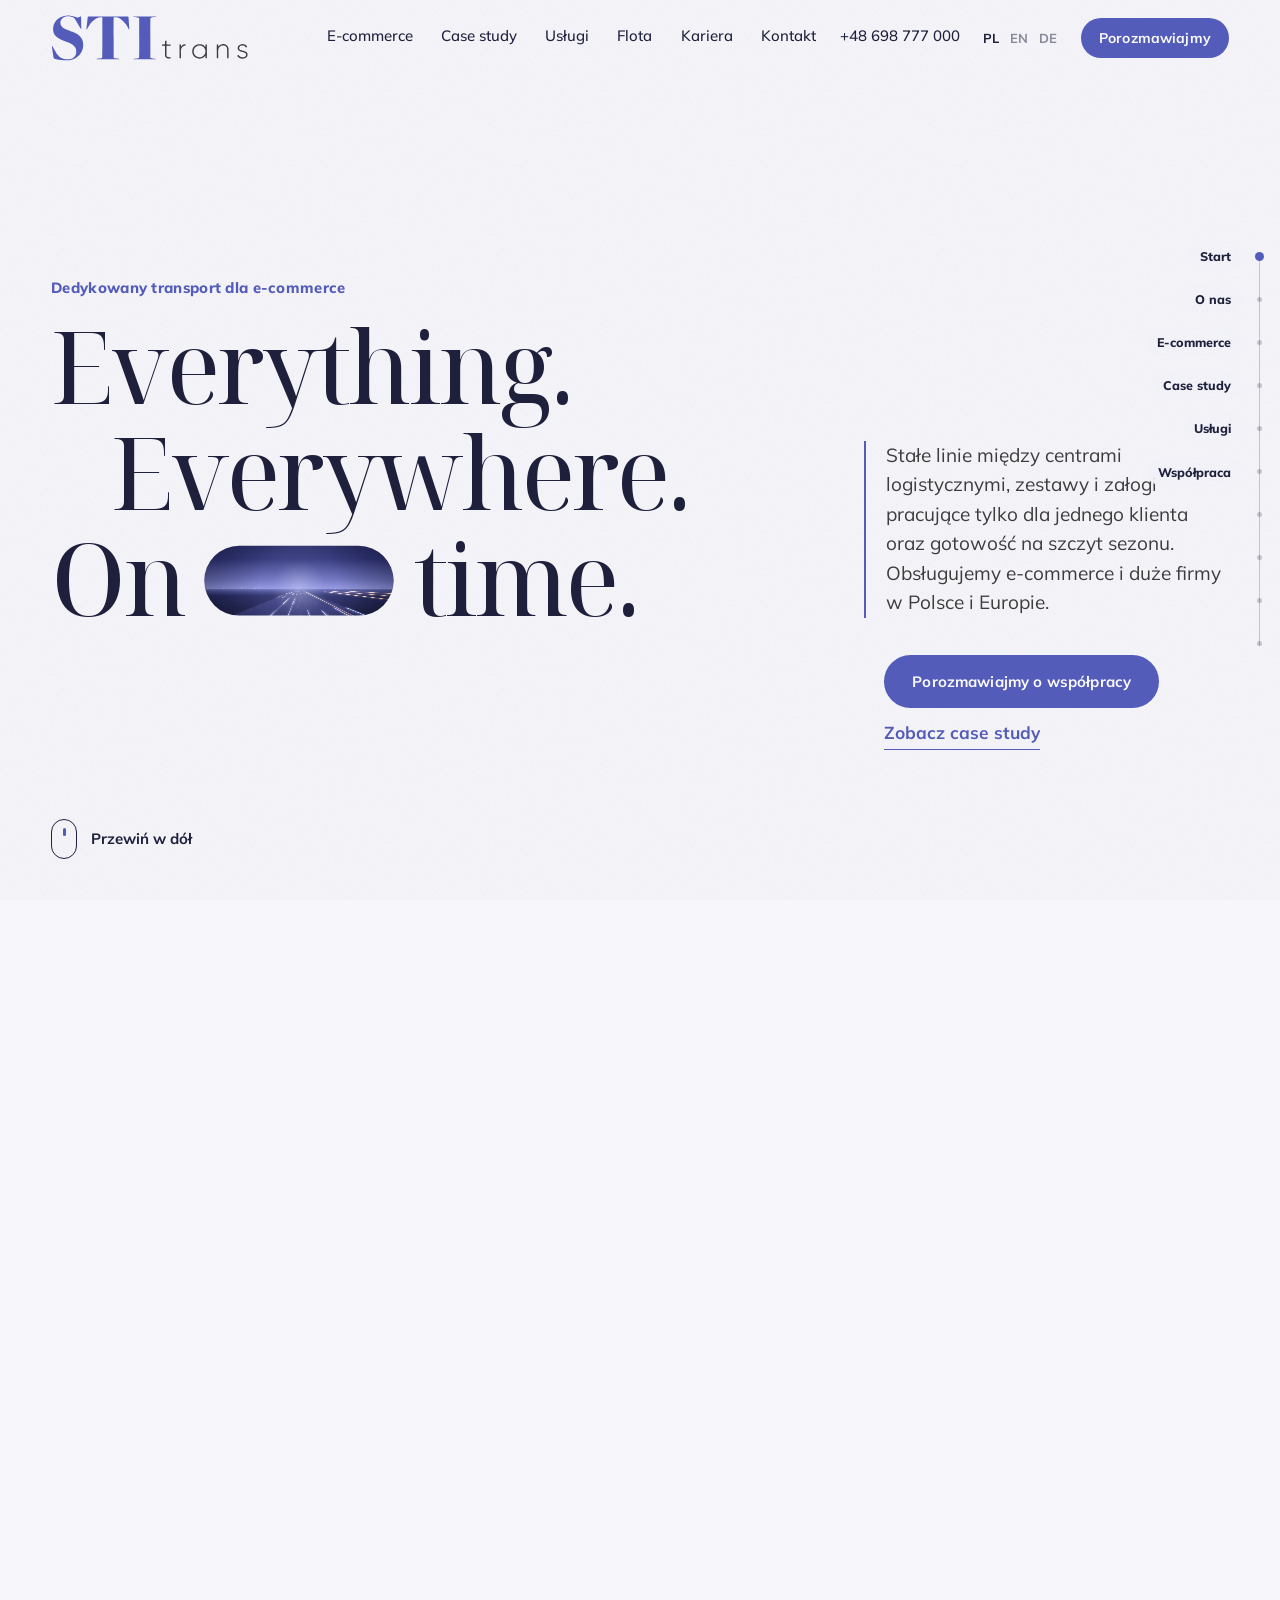
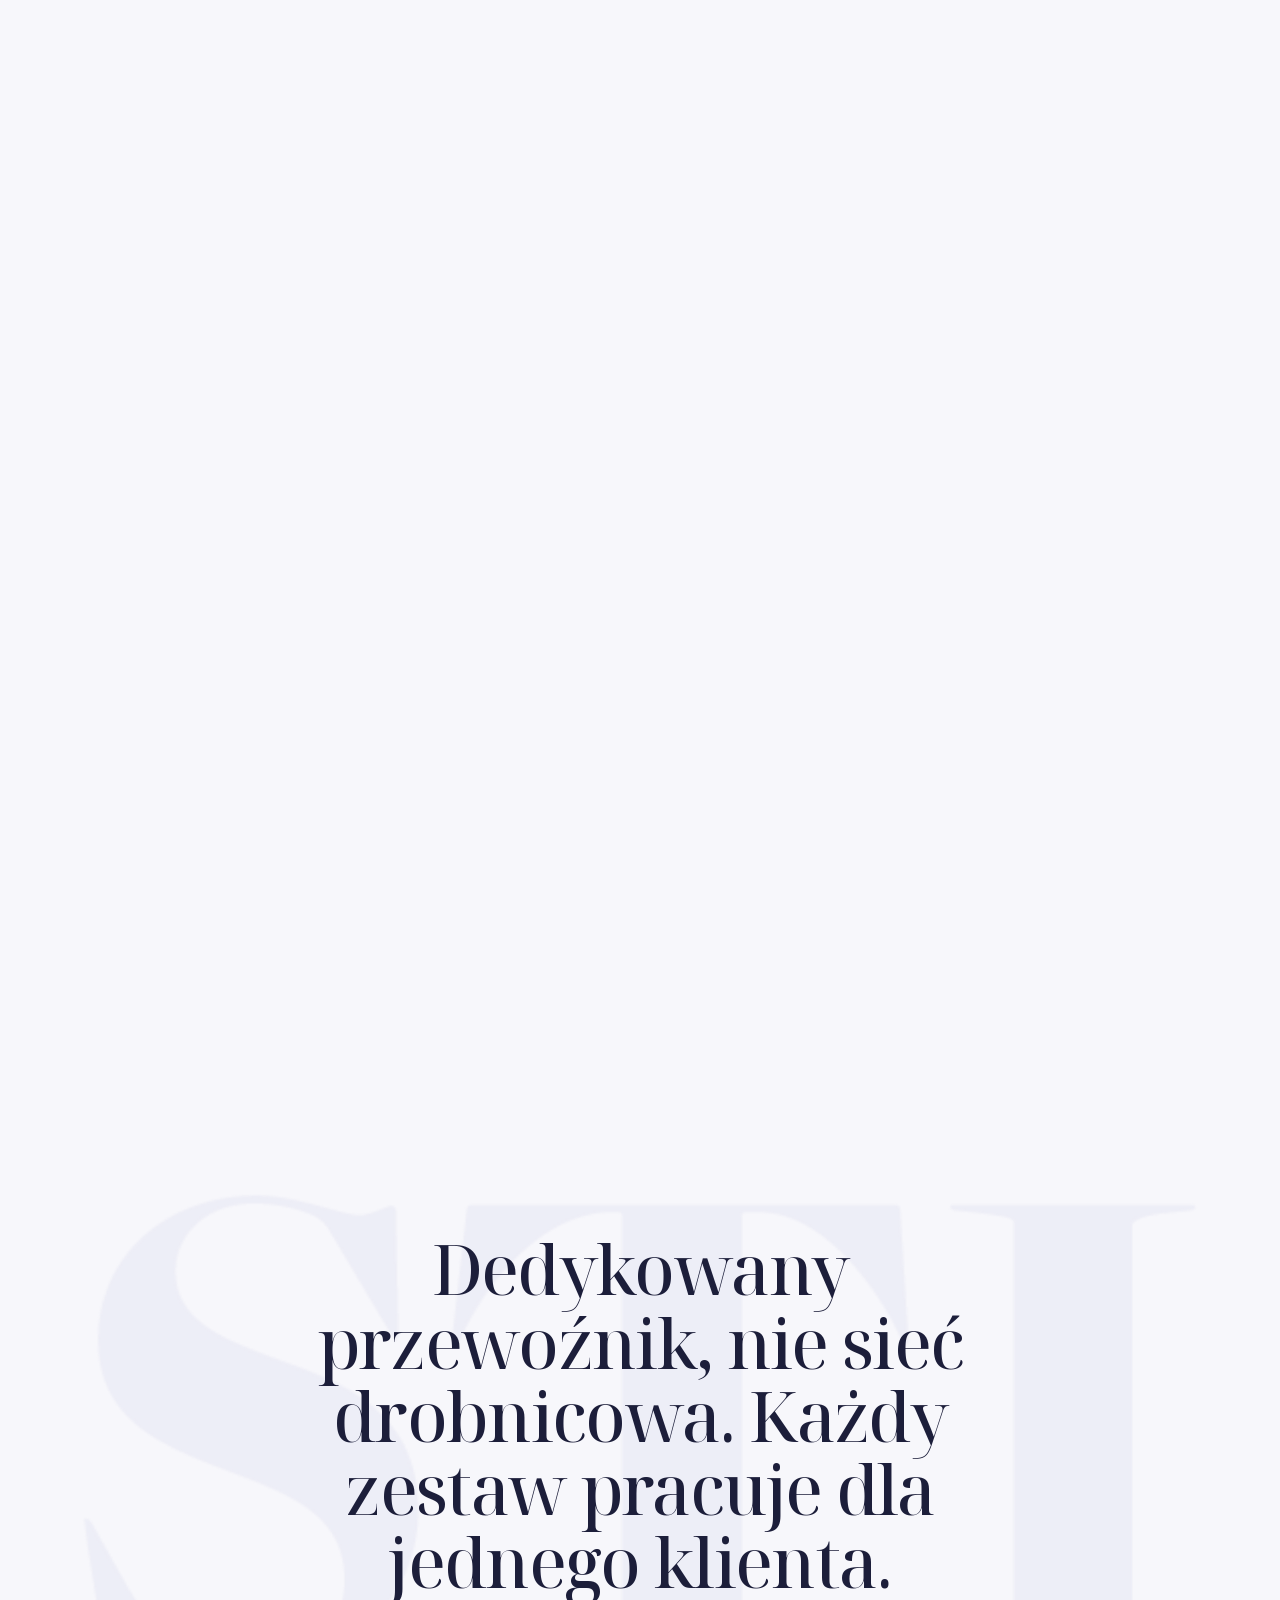
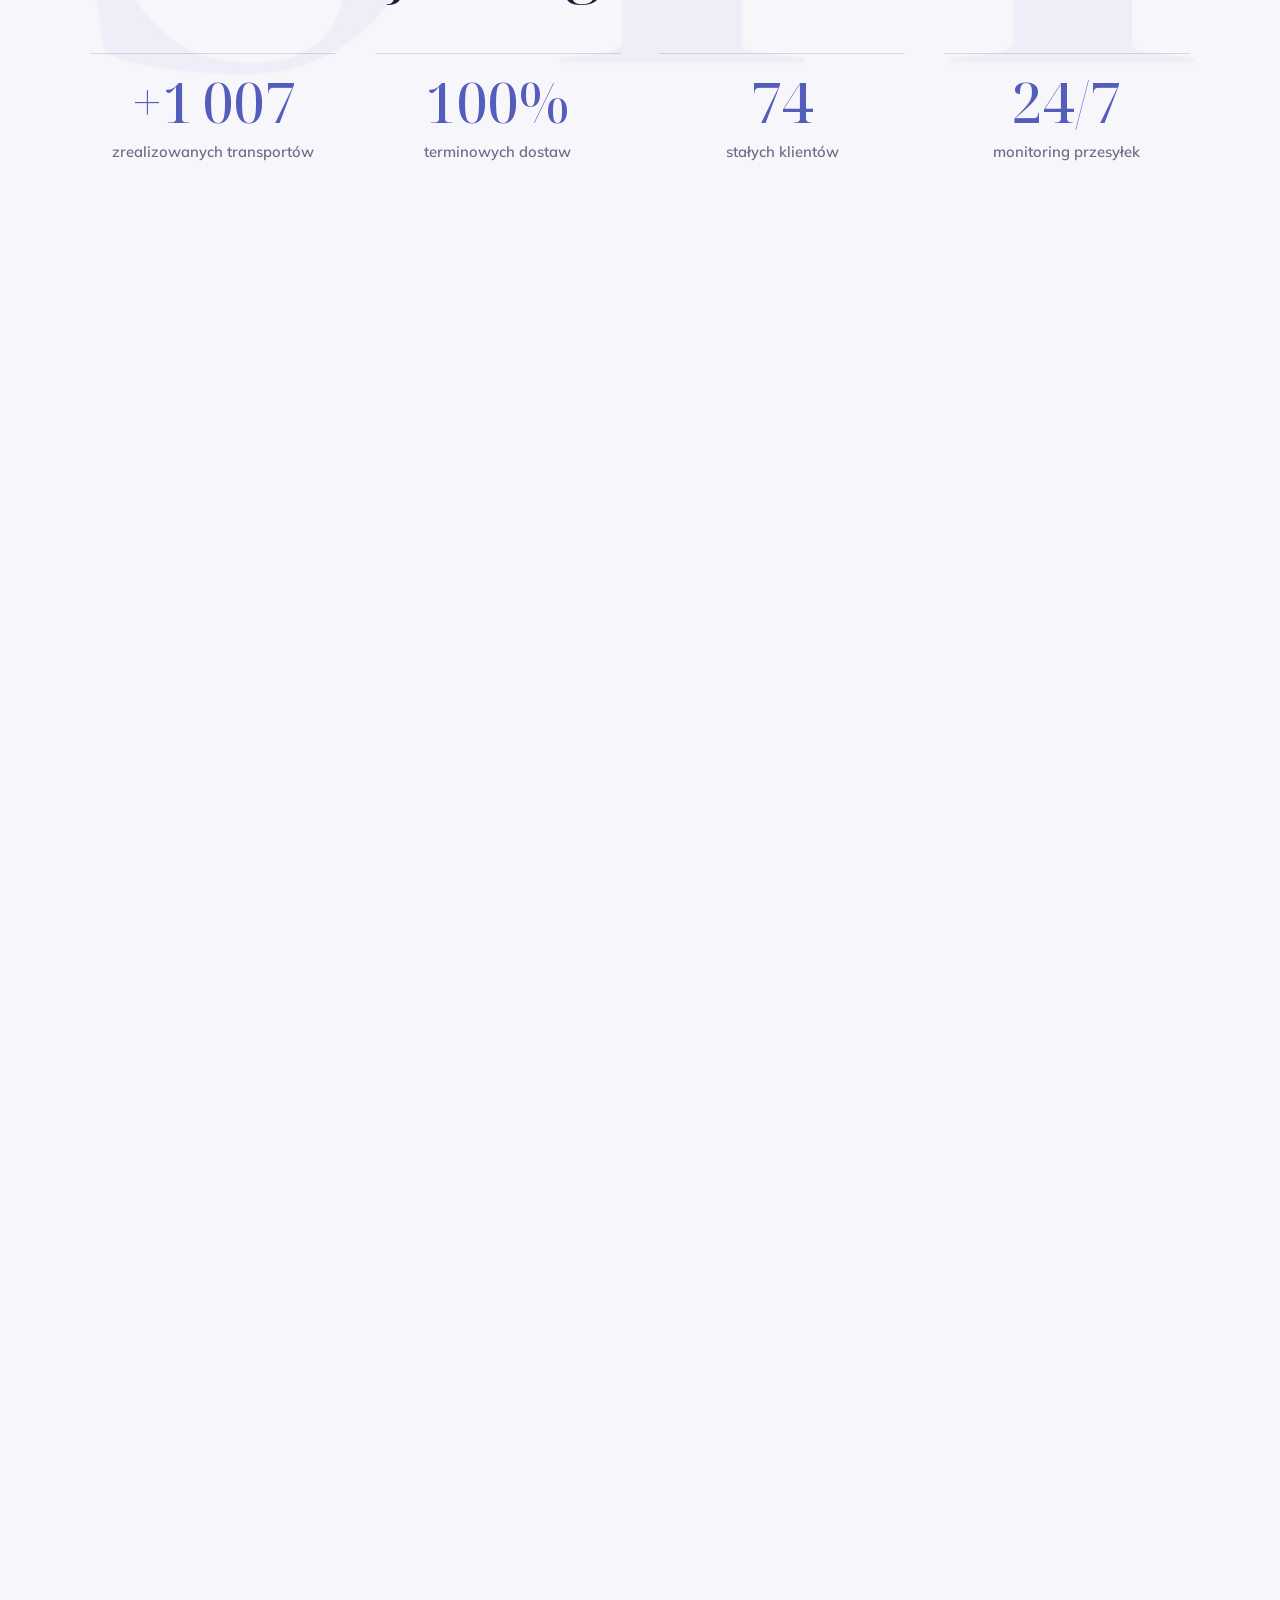
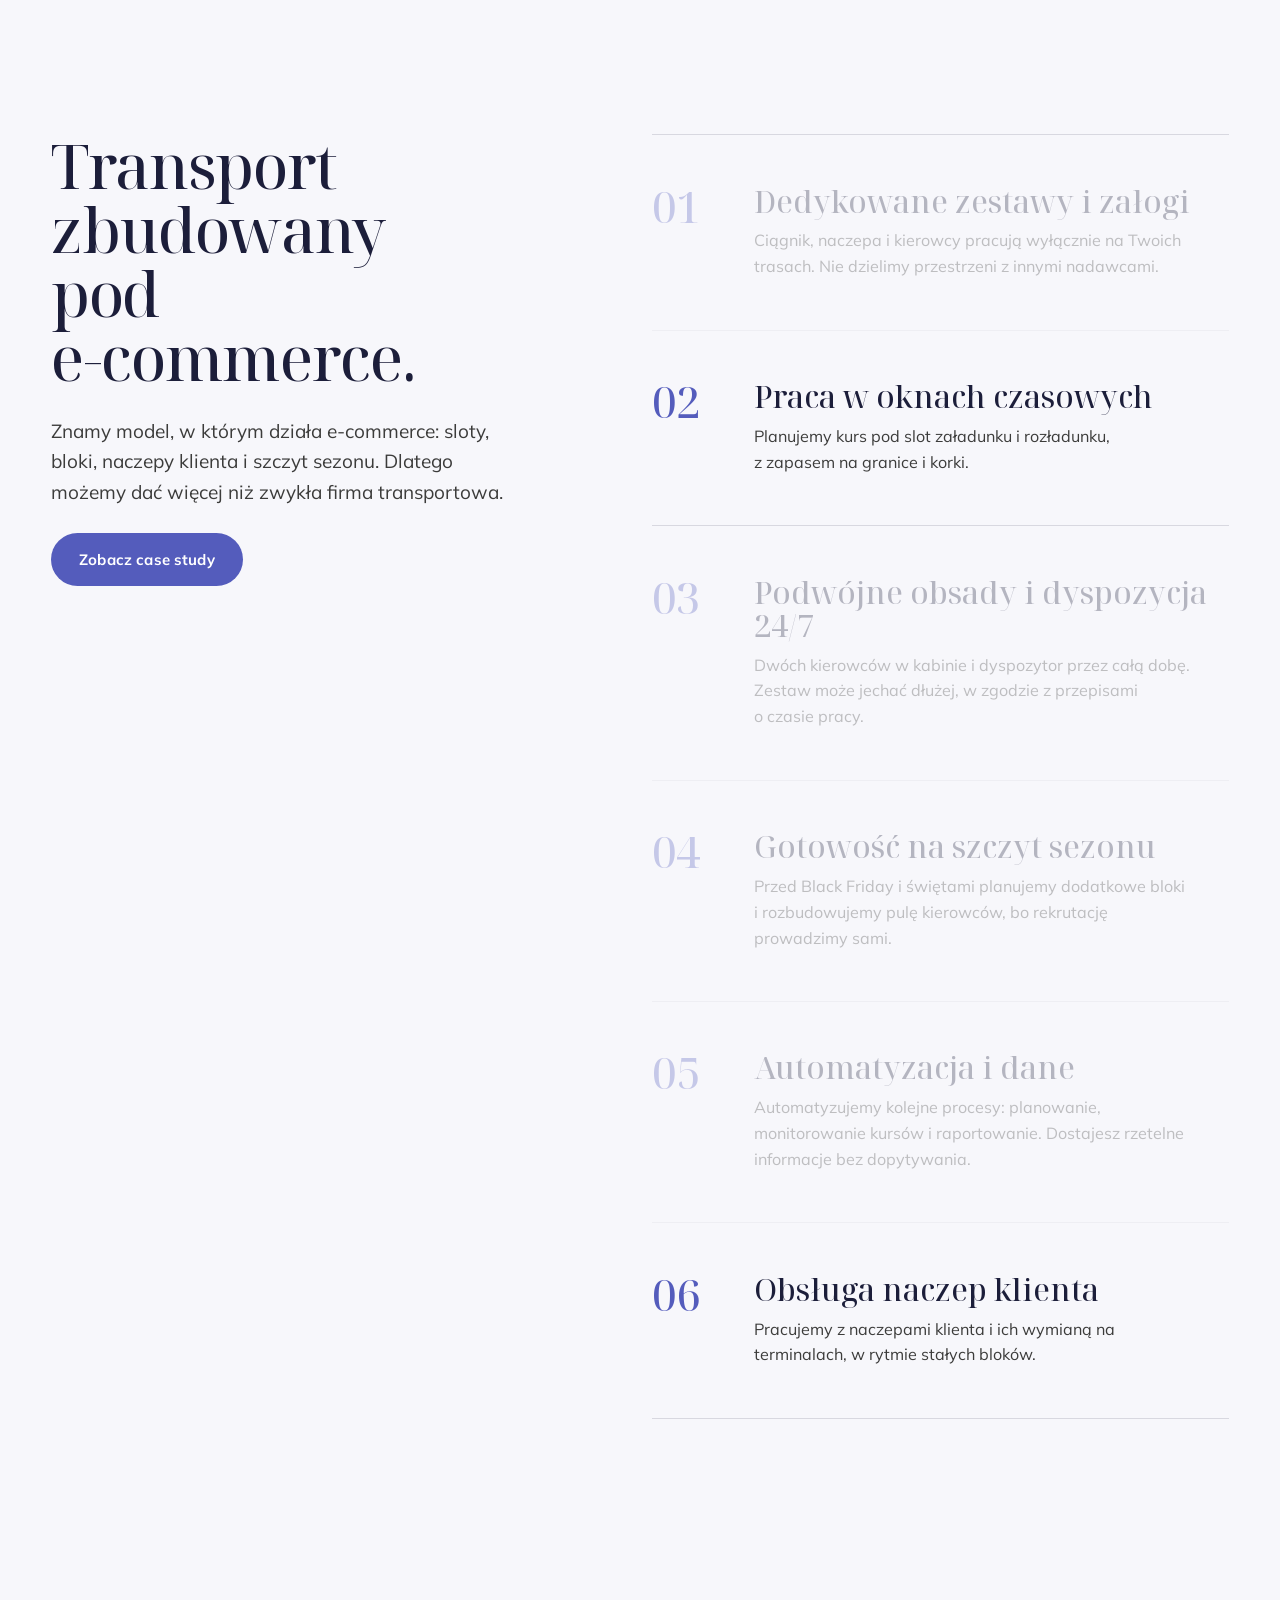
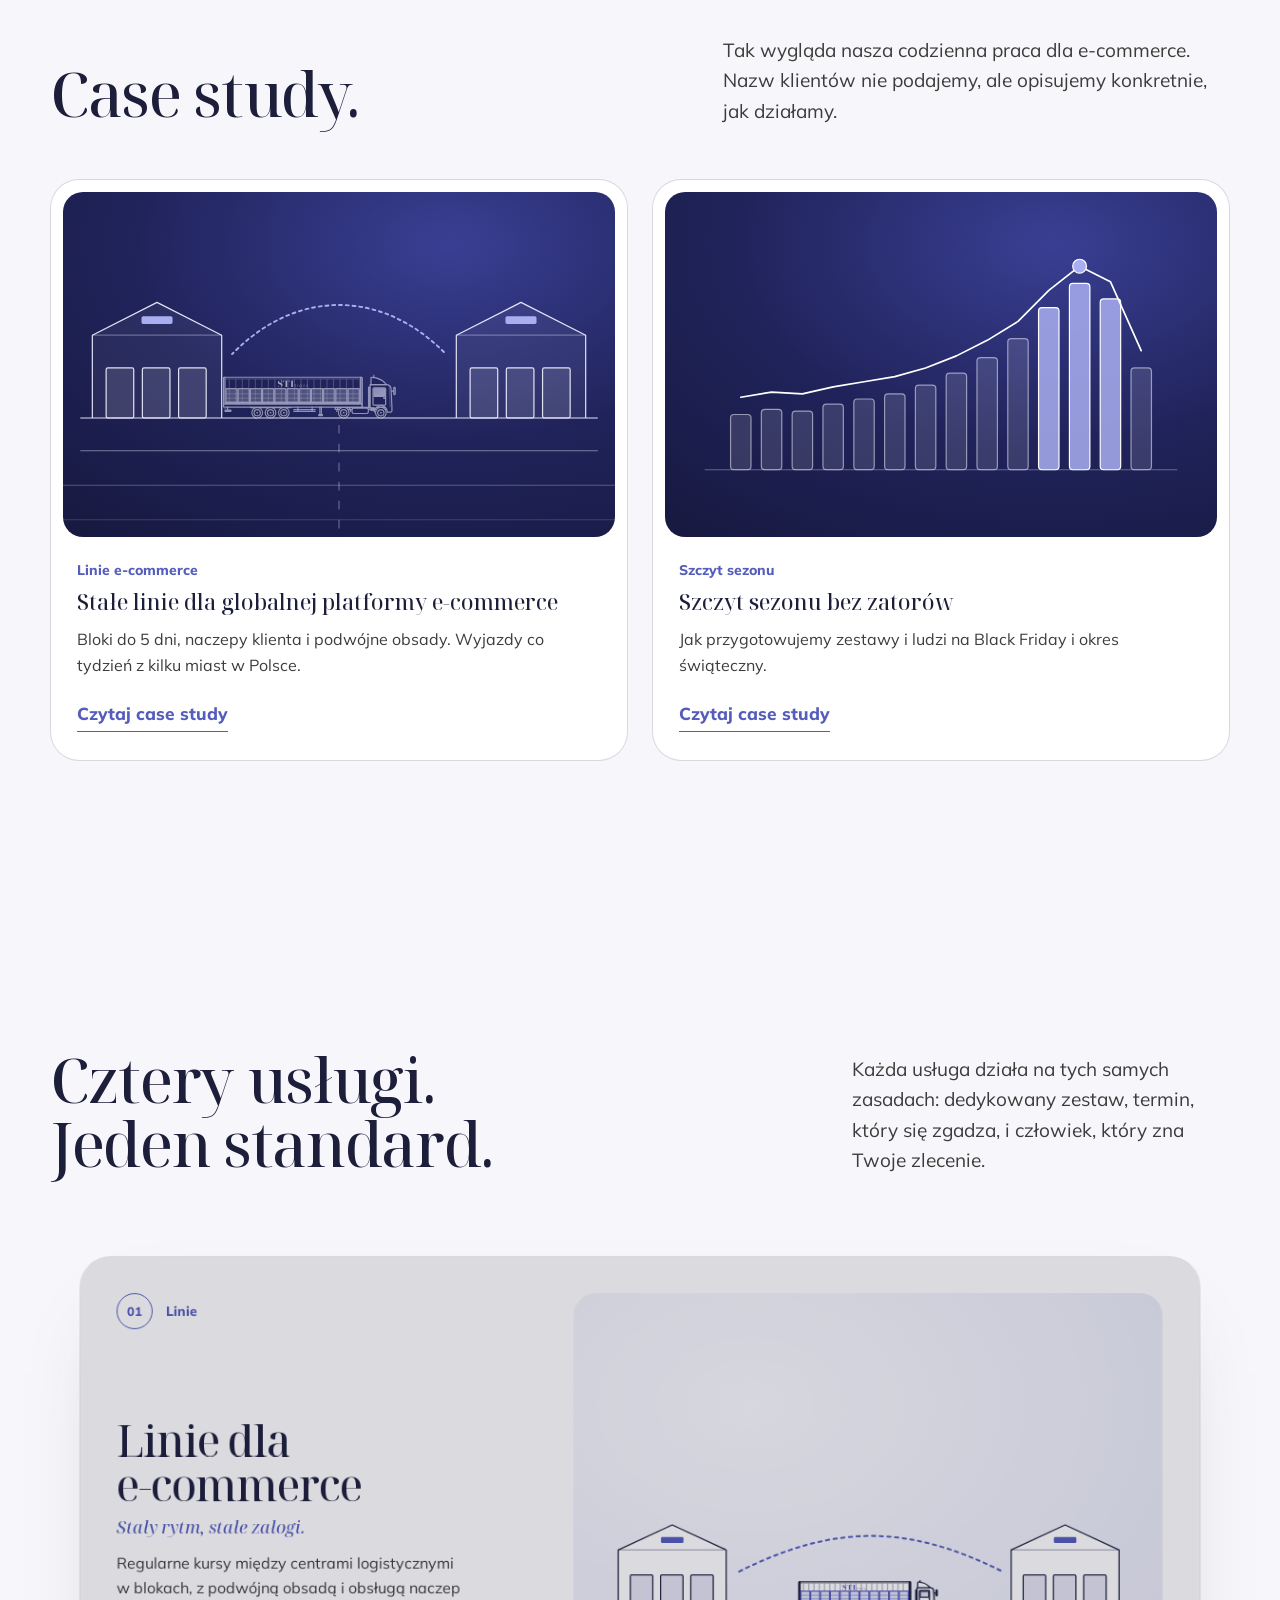
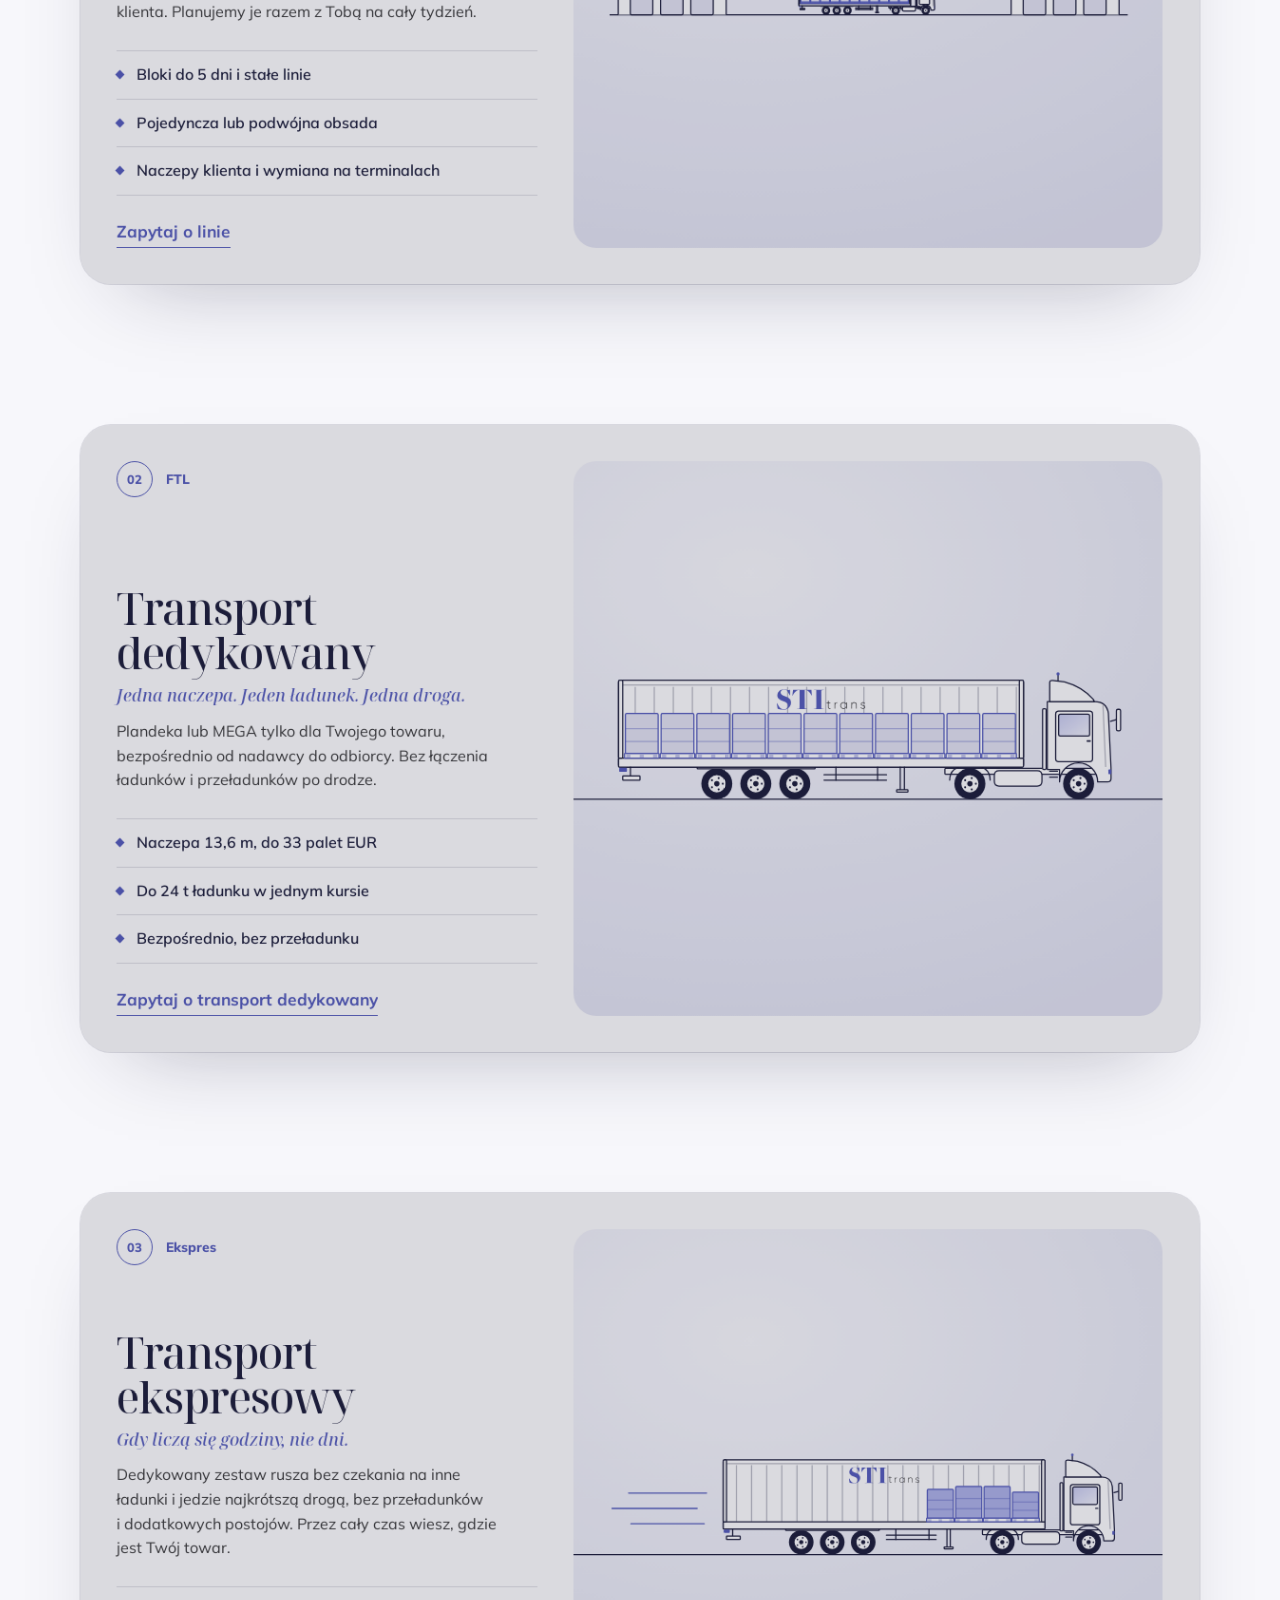
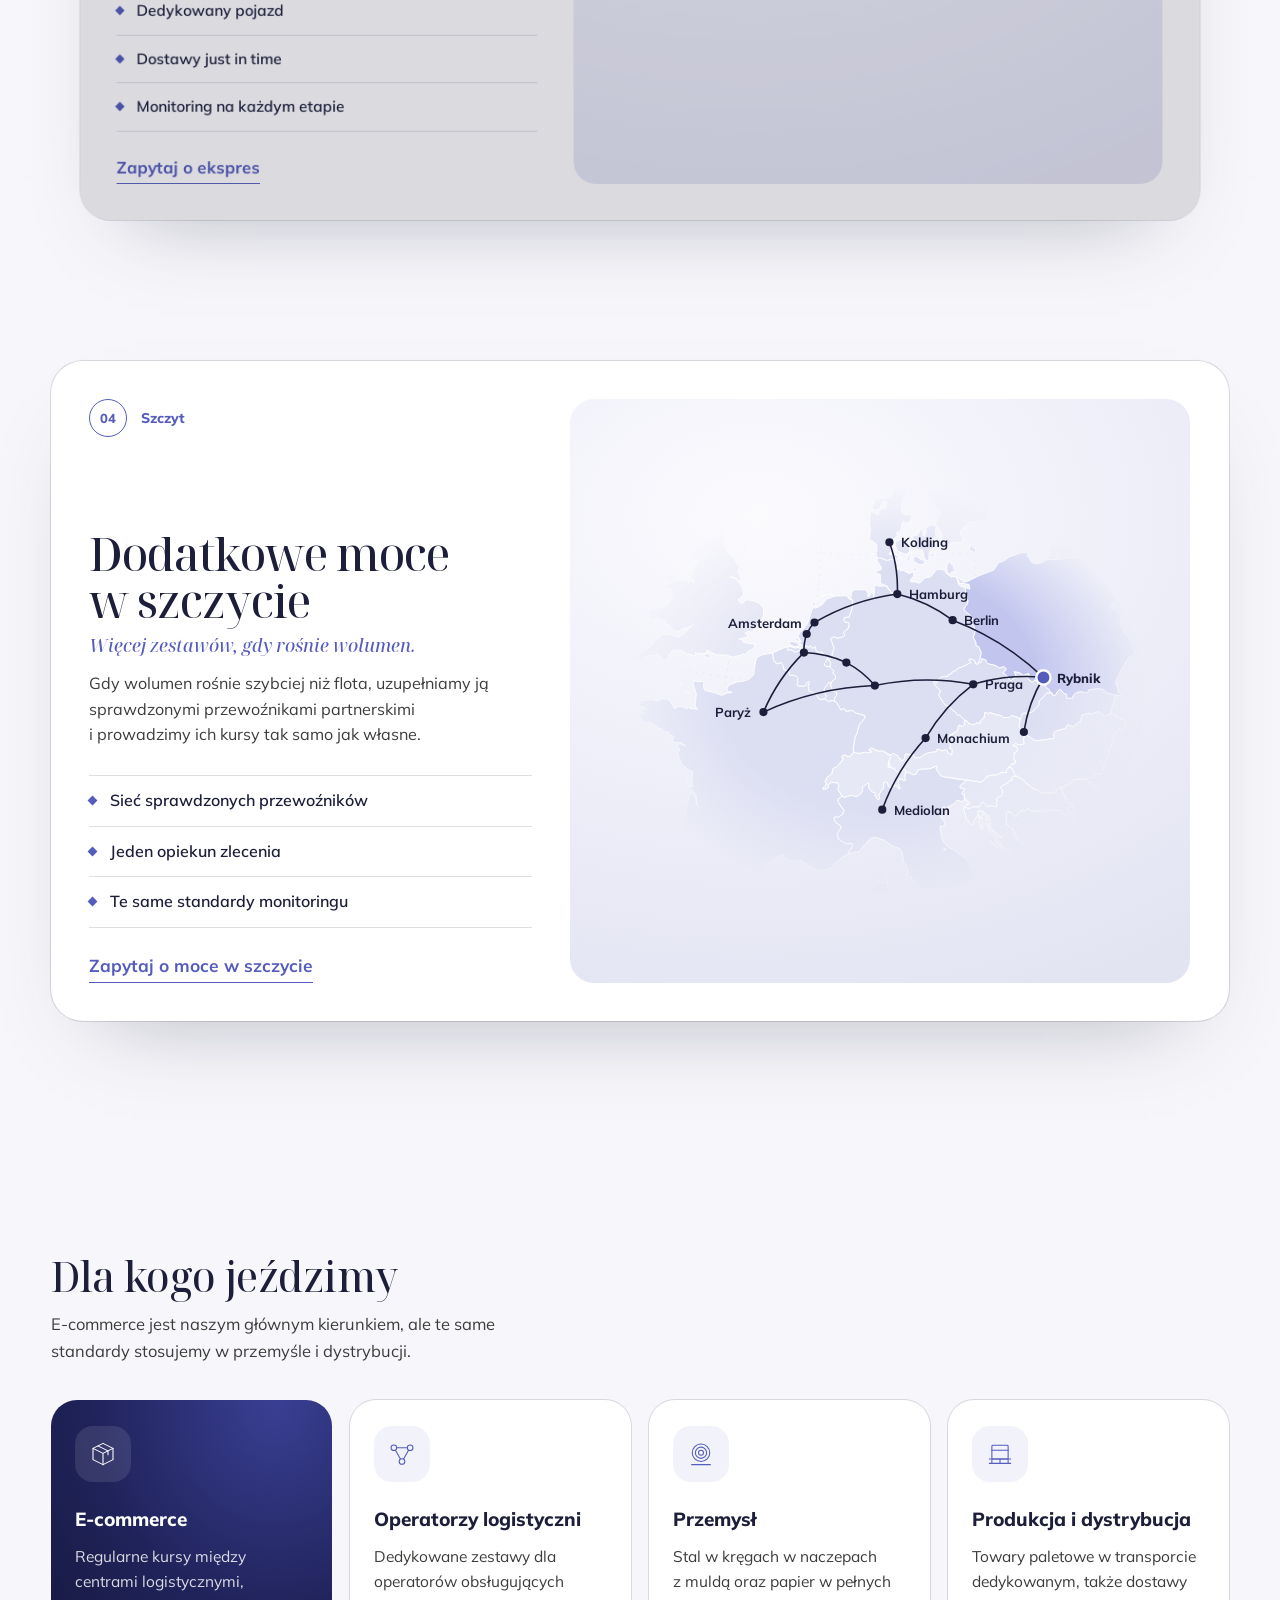
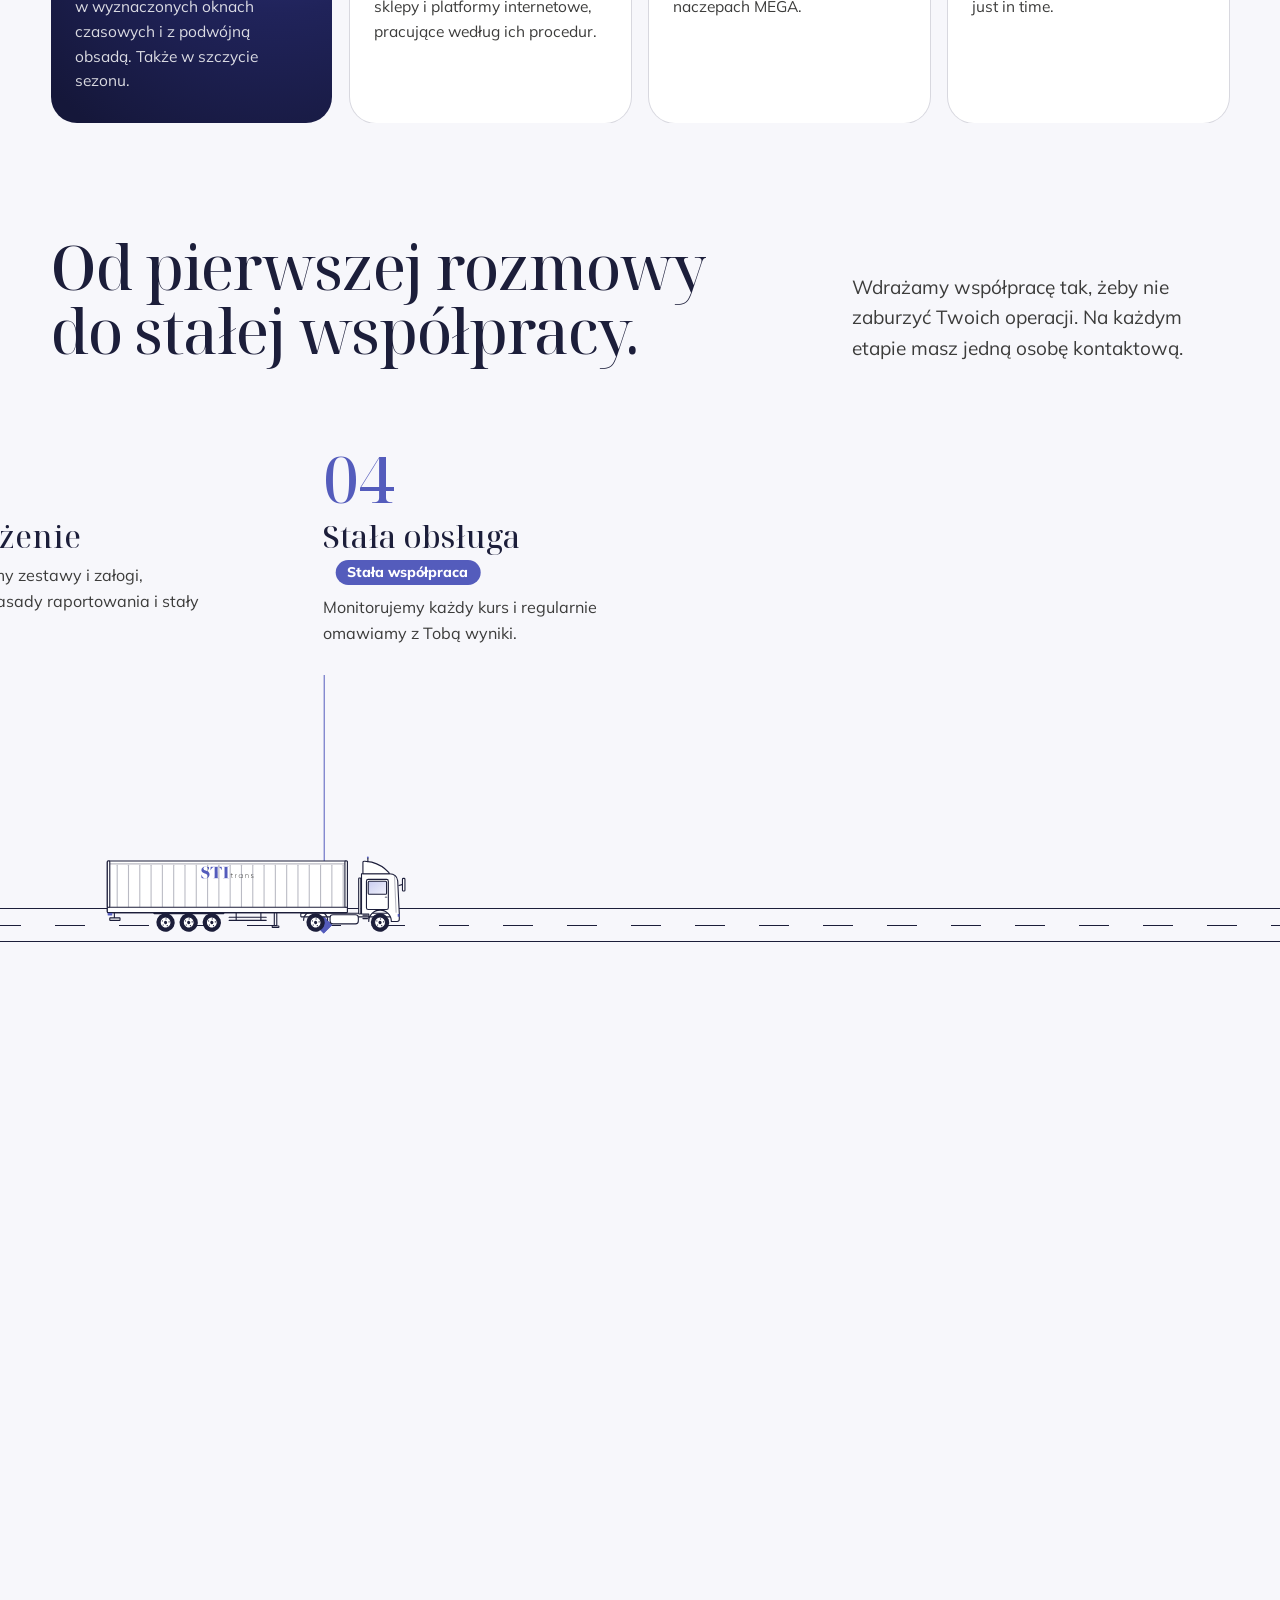
==== commit 1fb7614d: "debugung" ====
--- a/index.html
+++ b/index.html
@@ -12,13 +12,13 @@
 <link rel="preconnect" href="https://fonts.googleapis.com">
 <link rel="preconnect" href="https://fonts.gstatic.com" crossorigin>
 <link rel="stylesheet" href="https://fonts.googleapis.com/css2?family=Noto+Serif+Display:ital,wght@0,400..700;1,400..700&family=Mulish:wght@300..800&display=swap">
-<link rel="stylesheet" href="css/style.css?v=a0c2754b">
+<link rel="stylesheet" href="css/style.css?v=cfbc8bba">
 <!-- Płynne przewijanie (Lenis, MIT), dane mapy (Natural Earth, domena publiczna), tłumaczenia EN/DE, logika strony -->
 <script src="js/vendor/lenis.min.js?v=bc6fcb5d" defer></script>
 <script src="js/europe.js?v=ae457714" defer></script>
-<script src="js/i18n.js?v=909c70bd" defer></script>
-<script src="js/core.js?v=54cff8b3" defer></script>
-<script src="js/main.js?v=9f1a6c74" defer></script>
+<script src="js/i18n.js?v=0eab1f4a" defer></script>
+<script src="js/core.js?v=abce8866" defer></script>
+<script src="js/main.js?v=02b7c223" defer></script>
 </head>
 <body class="is-loading">
 <a class="skip" href="#o-nas">Przejdź do treści</a>
@@ -254,7 +254,7 @@
     <div class="blog__grid blog__grid--two">
       <article class="post" data-reveal>
         <a class="post__link" href="case-study/linie-e-commerce.html">
-          <div class="post__cover"><svg class="cover-art truck--night" data-cover="line" viewBox="60 40 1080 675" aria-hidden="true"></svg></div>
+          <div class="post__cover"><svg class="cover-art truck--night" data-cover="line" viewBox="0 0 640 400" aria-hidden="true"></svg></div>
           <p class="post__tag">Linie e-commerce</p>
           <h3 class="post__title">Stałe linie dla globalnej platformy e-commerce</h3>
           <p class="post__excerpt">Bloki do 5 dni, naczepy klienta i podwójne obsady. Wyjazdy co tydzień z kilku miast w Polsce.</p>
@@ -444,11 +444,11 @@
         </a>
       </article>
       <article class="post" data-reveal>
-        <a class="post__link" href="blog/partner-dla-przemyslu.html">
-          <div class="post__cover"><svg class="cover-art" data-cover="coils" viewBox="0 0 640 400" aria-hidden="true"></svg></div>
-          <p class="post__tag">Stal i produkcja</p>
-          <h3 class="post__title">Stal, produkcja, terminy. Czego przemysł oczekuje od przewoźnika</h3>
-          <p class="post__excerpt">Kręgi stali, okna rozładunku i dostawy just in time. Jak pracujemy z firmami, w których spóźniona dostawa zatrzymuje linię.</p>
+        <a class="post__link" href="blog/ftl-czy-ltl.html">
+          <div class="post__cover"><svg class="cover-art" data-cover="plan" viewBox="0 0 640 400" aria-hidden="true"></svg></div>
+          <p class="post__tag">FTL i LTL</p>
+          <h3 class="post__title">FTL czy LTL? Jak wybrać transport, który się opłaca</h3>
+          <p class="post__excerpt">Cała naczepa czy kilka miejsc paletowych? Pokazujemy, kiedy który model wychodzi taniej i bezpieczniej. Z kalkulatorem palet.</p>
           <span class="post__more">Czytaj wpis</span>
         </a>
       </article>
--- a/css/style.css
+++ b/css/style.css
@@ -472,6 +472,22 @@
 .lh-soft{fill:none;stroke:var(--tk);stroke-opacity:.35;stroke-width:var(--sw,2)}
 .lh-door{fill:var(--mist);stroke:var(--tk);stroke-width:var(--sw,2)}
 .lh-sign{fill:var(--indigo)}
+.lh-lane{fill:none;stroke:rgba(240,241,255,.8);stroke-width:var(--sw,2)}
+.lh-centre{fill:none;stroke:rgba(240,241,255,.35);stroke-width:var(--sw,2);stroke-dasharray:10 12}
+.pl-base{fill:rgba(255,255,255,.08);stroke:rgba(240,241,255,.85);stroke-width:var(--sw,2)}
+.pl-foot{fill:rgba(255,255,255,.18);stroke:none}
+.pl-box{fill:var(--indigo-soft);fill-opacity:0;stroke:#fff;stroke-width:var(--sw,2);transition:fill-opacity .5s var(--ease-out);transition-delay:calc(var(--ci,0) * 60ms + .2s)}
+.is-in .pl-box,.tabs__panel:not([hidden]) .pl-box{fill-opacity:.55}
+.pl-wrap{fill:none;stroke:#fff;stroke-opacity:.35;stroke-width:var(--sw,2)}
+.pl-shield{fill:rgba(255,255,255,.08);stroke:#fff;stroke-width:calc(var(--sw,2) * 1.3);stroke-linejoin:round}
+.pl-check{fill:none;stroke:var(--indigo-soft);stroke-width:calc(var(--sw,2) * 2.2);stroke-linecap:round;stroke-linejoin:round;stroke-dasharray:1;stroke-dashoffset:1;transition:stroke-dashoffset .9s var(--ease-out) .6s}
+.is-in .pl-check,.tabs__panel:not([hidden]) .pl-check{stroke-dashoffset:0}
+.hg-rail{fill:none;stroke:rgba(240,241,255,.9);stroke-width:calc(var(--sw,2) * 1.4);stroke-linecap:round}
+.hg-hook{fill:none;stroke:rgba(240,241,255,.8);stroke-width:var(--sw,2);stroke-linejoin:round}
+.hg-cloth{fill:var(--indigo-soft);fill-opacity:.5;stroke:#fff;stroke-width:var(--sw,2);stroke-linejoin:round;transform-box:fill-box;transform-origin:50% 0;animation:hg-sway 5s ease-in-out infinite;animation-delay:calc(var(--ci,0) * -1.1s)}
+@keyframes hg-sway{0%,100%{transform:rotate(-1.6deg)}50%{transform:rotate(1.6deg)}}
+.hg-box{fill:rgba(255,255,255,.08);stroke:#fff;stroke-width:var(--sw,2)}
+.hg-tape{fill:none;stroke:var(--indigo-soft);stroke-width:calc(var(--sw,2) * 1.6)}
 .lh-route{fill:none;stroke:var(--indigo);stroke-width:calc(var(--sw,2) * 1.6);stroke-linecap:round;stroke-dasharray:.012 .016}
 .truck--glass .lh-house,.truck--night .lh-house{fill:rgba(255,255,255,.05)}
 .truck--glass .lh-door,.truck--night .lh-door{fill:rgba(255,255,255,.1)}
@@ -700,6 +716,44 @@
 @media (max-width:720px) and (max-height:700px){
   .modes__art{max-height:70px}
   .mode__facts{display:none}
+}
+
+
+/* ---------- Hero (komputer): hasło po lewej, opis i przyciski po prawej, wyrównane do dołu hasła ---------- */
+@media (min-width:1081px){
+  .hero__copy{display:grid;grid-template-columns:minmax(0,1fr) minmax(320px,31%);grid-template-rows:minmax(0,1fr) auto auto auto minmax(0,.6fr);column-gap:clamp(40px,5vw,96px);align-items:end}
+  .hero__eyebrow{grid-column:1;grid-row:2}
+  .hero__title{grid-column:1;grid-row:3}
+  .hero__foot{display:contents}
+  .hero__lead{grid-column:2;grid-row:2 / span 2;align-self:end;max-width:38ch;margin-bottom:.35em;padding-left:clamp(18px,1.6vw,26px);border-left:2px solid var(--indigo)}
+  .hero__cta{grid-column:2;grid-row:4;margin-top:clamp(22px,3.4vh,36px);padding-left:clamp(18px,1.6vw,26px)}
+  .hero__hint{grid-column:1;grid-row:5;align-self:end}
+}
+
+
+/* ---------- Case study: W skrócie, karty wyzwań i korzyści, zespół ---------- */
+.cs-glance{grid-column:3 / span 8;margin:0 0 clamp(30px,5vh,48px);padding:clamp(20px,2.4vw,30px);border-radius:24px;background:#fff;box-shadow:0 0 0 1px var(--line),0 24px 60px -48px rgba(28,30,58,.4)}
+.cs-glance__title{margin:0 0 16px;font-size:13px;font-weight:800;letter-spacing:.06em;text-transform:uppercase;color:var(--indigo)}
+.cs-glance dl{display:grid;grid-template-columns:repeat(3,minmax(0,1fr));gap:16px 26px;margin:0}
+.cs-glance dt{font-size:13.5px;font-weight:700;color:var(--muted)}
+.cs-glance dd{margin:4px 0 0;font-size:16px;font-weight:800;line-height:1.35;color:var(--ink)}
+.cs-cards,.cs-team{display:grid;grid-template-columns:repeat(3,minmax(0,1fr));gap:14px;margin:22px 0 10px}
+.art__body .cs-card{padding:20px 20px 22px;border-radius:20px;background:#fff;box-shadow:0 0 0 1px var(--line)}
+.art__body .cs-card h3{margin:0 0 8px;font-family:var(--sans);font-size:17px;font-weight:800;line-height:1.3;color:var(--ink)}
+.art__body .cs-card p{margin:0;font-size:15px;line-height:1.55;color:var(--graphite)}
+.art__body .cs-card__num{display:block;margin-bottom:10px;font-family:var(--serif);font-size:1.5rem;line-height:1;color:var(--indigo)}
+.art__body .cs-cards--gain .cs-card{background:linear-gradient(180deg,#fff 0%,#F4F5FC 100%)}
+.art__body .cs-role{padding:20px 20px 22px;border-radius:20px;background:radial-gradient(120% 120% at 80% 0%,#3A3F94 0%,#20235A 55%,#15173A 100%)}
+.art__body .cs-role h3{margin:0 0 6px;font-family:var(--sans);font-size:17px;font-weight:800;color:#fff}
+.art__body .cs-role p{margin:0;font-size:15px;line-height:1.55;color:rgba(255,255,255,.82)}
+.cs-role__icon{display:grid;place-items:center;width:44px;height:44px;margin-bottom:14px;border-radius:14px;background:rgba(255,255,255,.1)}
+.cs-role__icon svg{width:24px;height:24px;fill:none;stroke:#fff;stroke-width:1.6;stroke-linecap:round;stroke-linejoin:round}
+@media (max-width:1080px){
+  .cs-glance{grid-column:1 / -1}
+}
+@media (max-width:900px){
+  .cs-glance dl{grid-template-columns:repeat(2,minmax(0,1fr))}
+  .cs-cards,.cs-team{grid-template-columns:1fr}
 }
 
 /* ---------- Case study na stronie głównej ---------- */
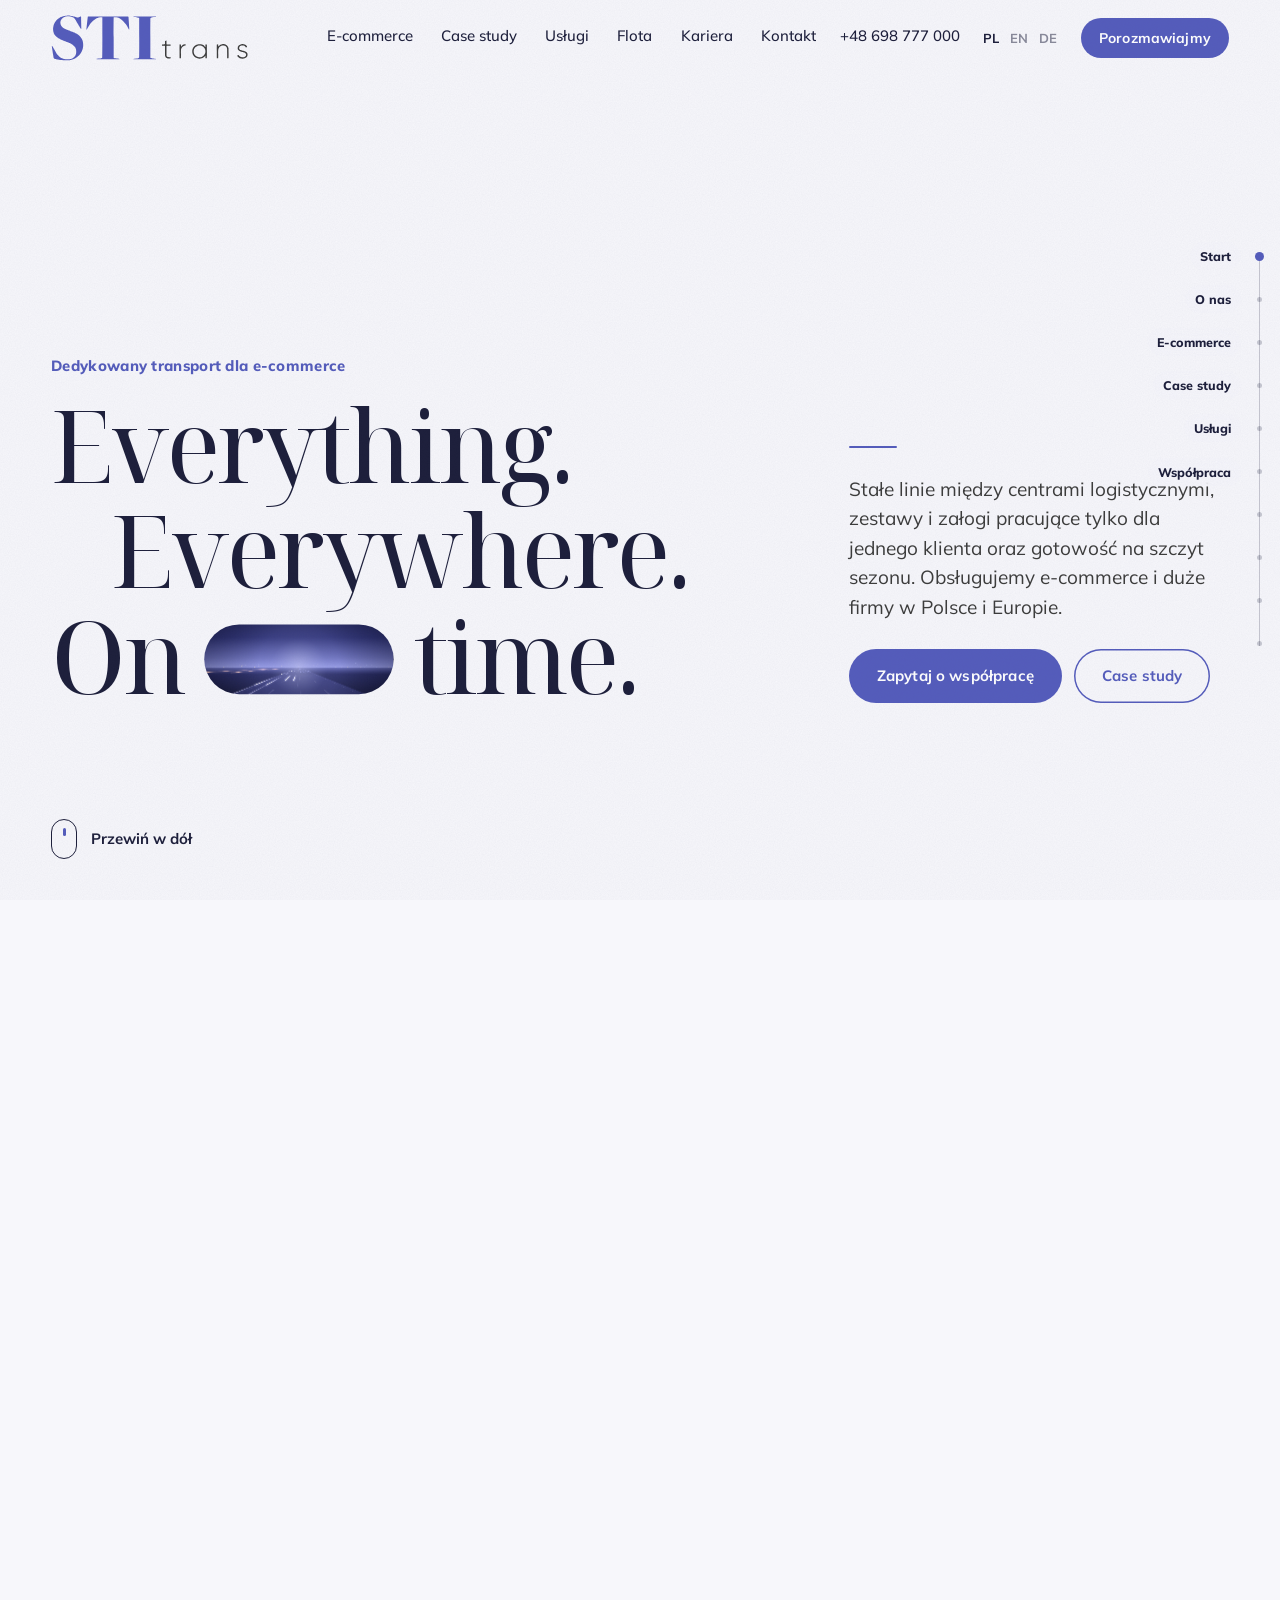
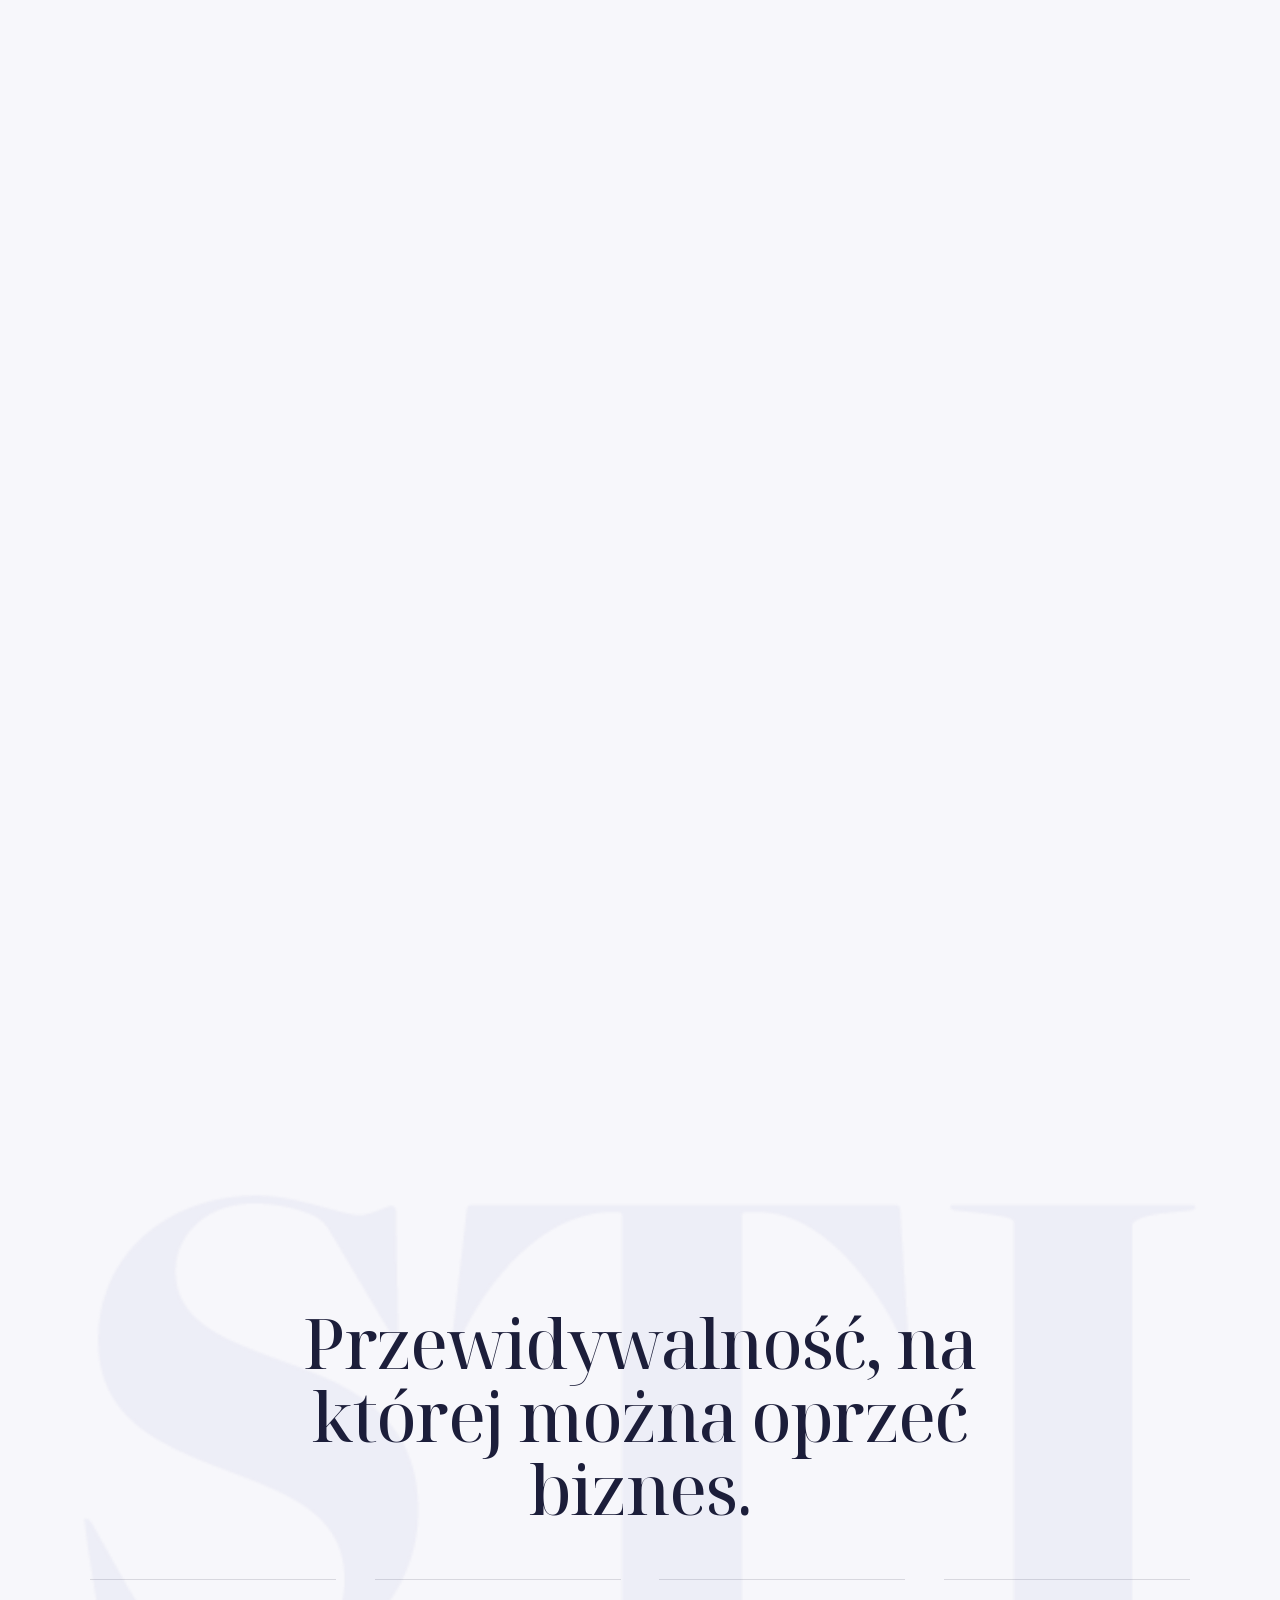
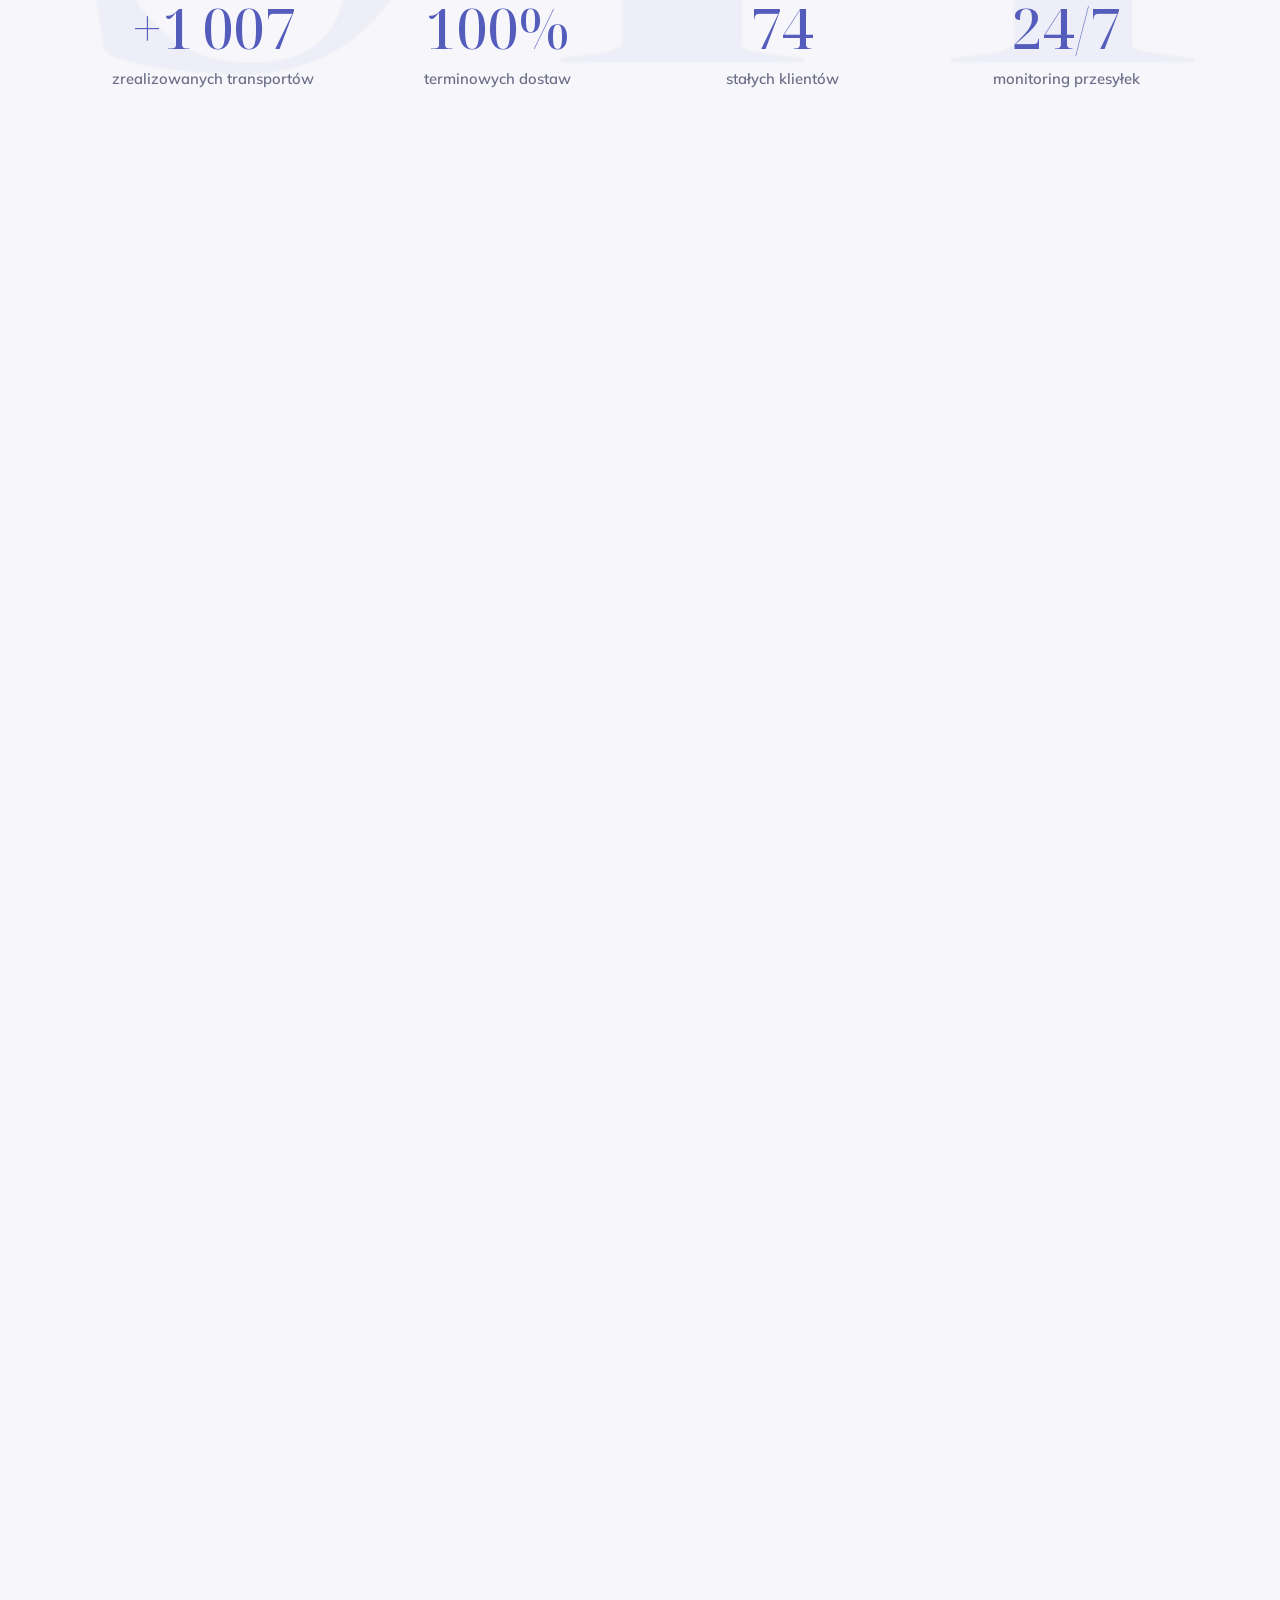
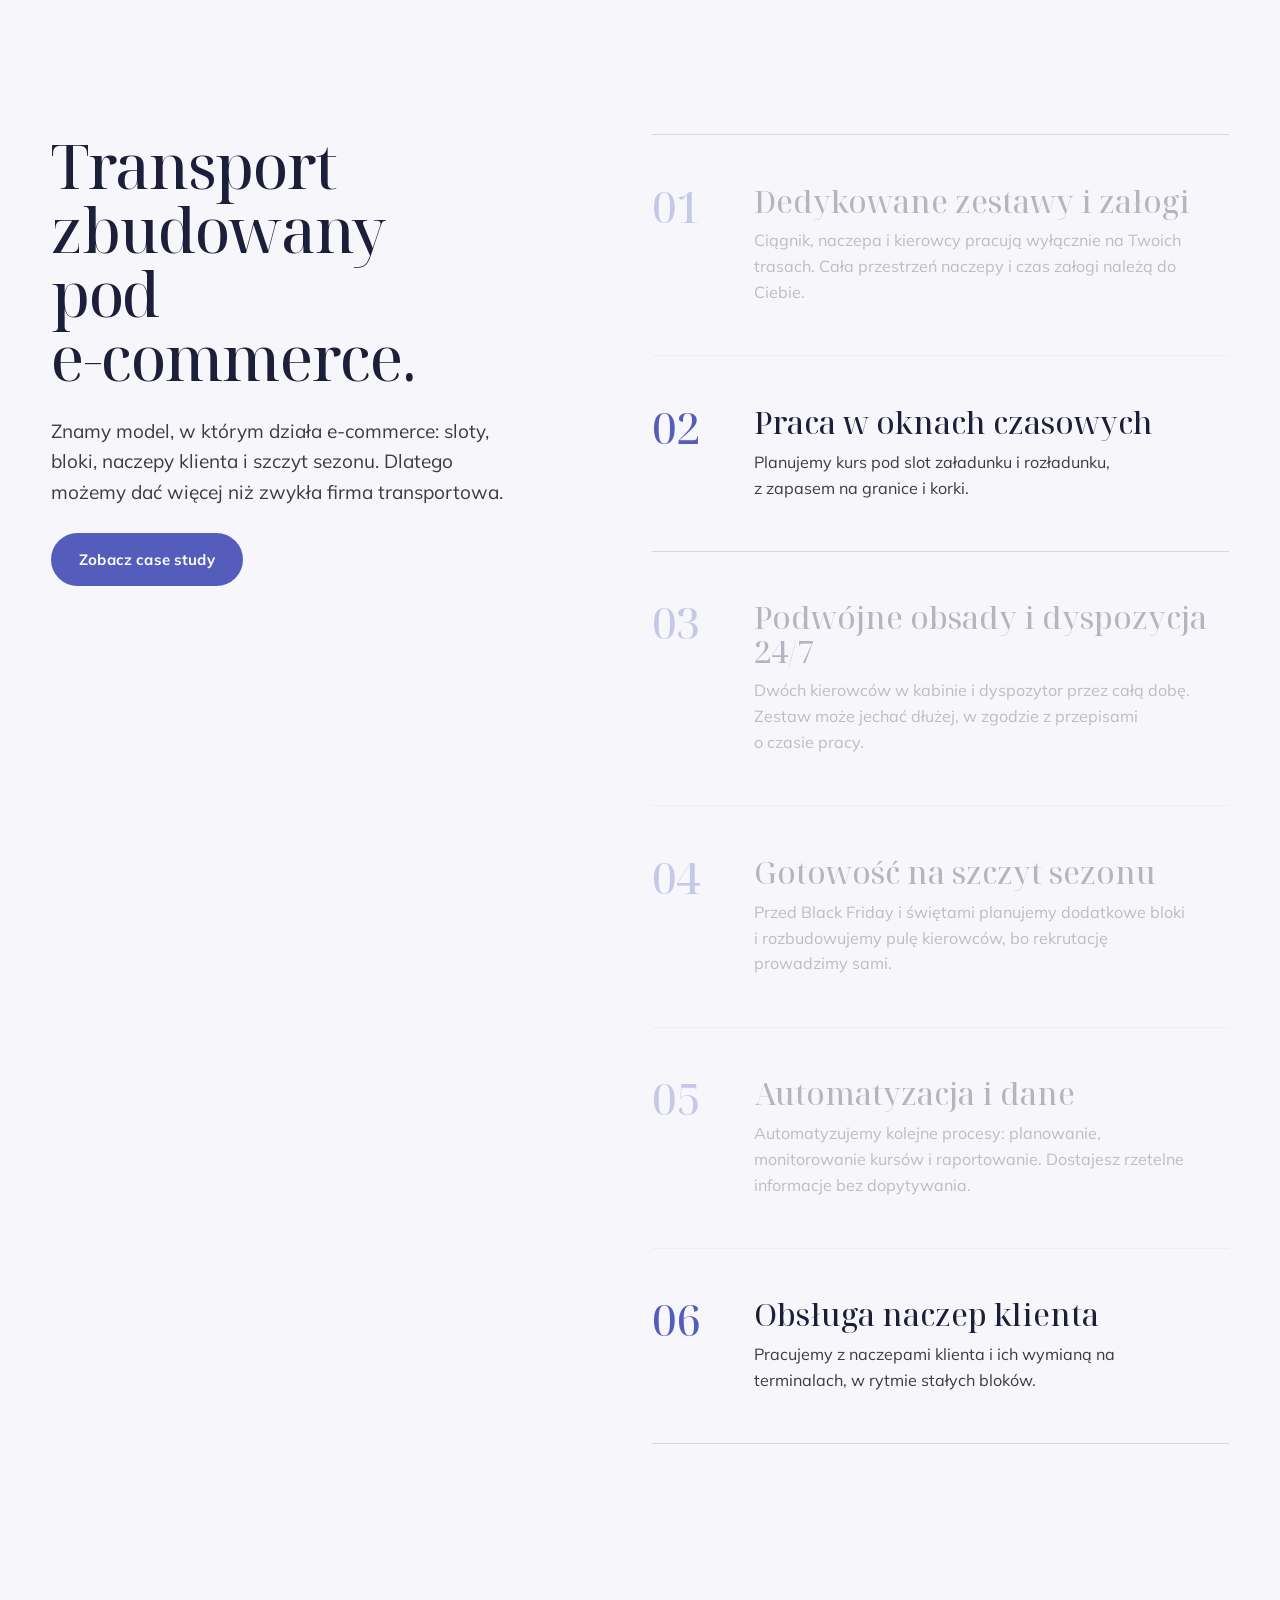
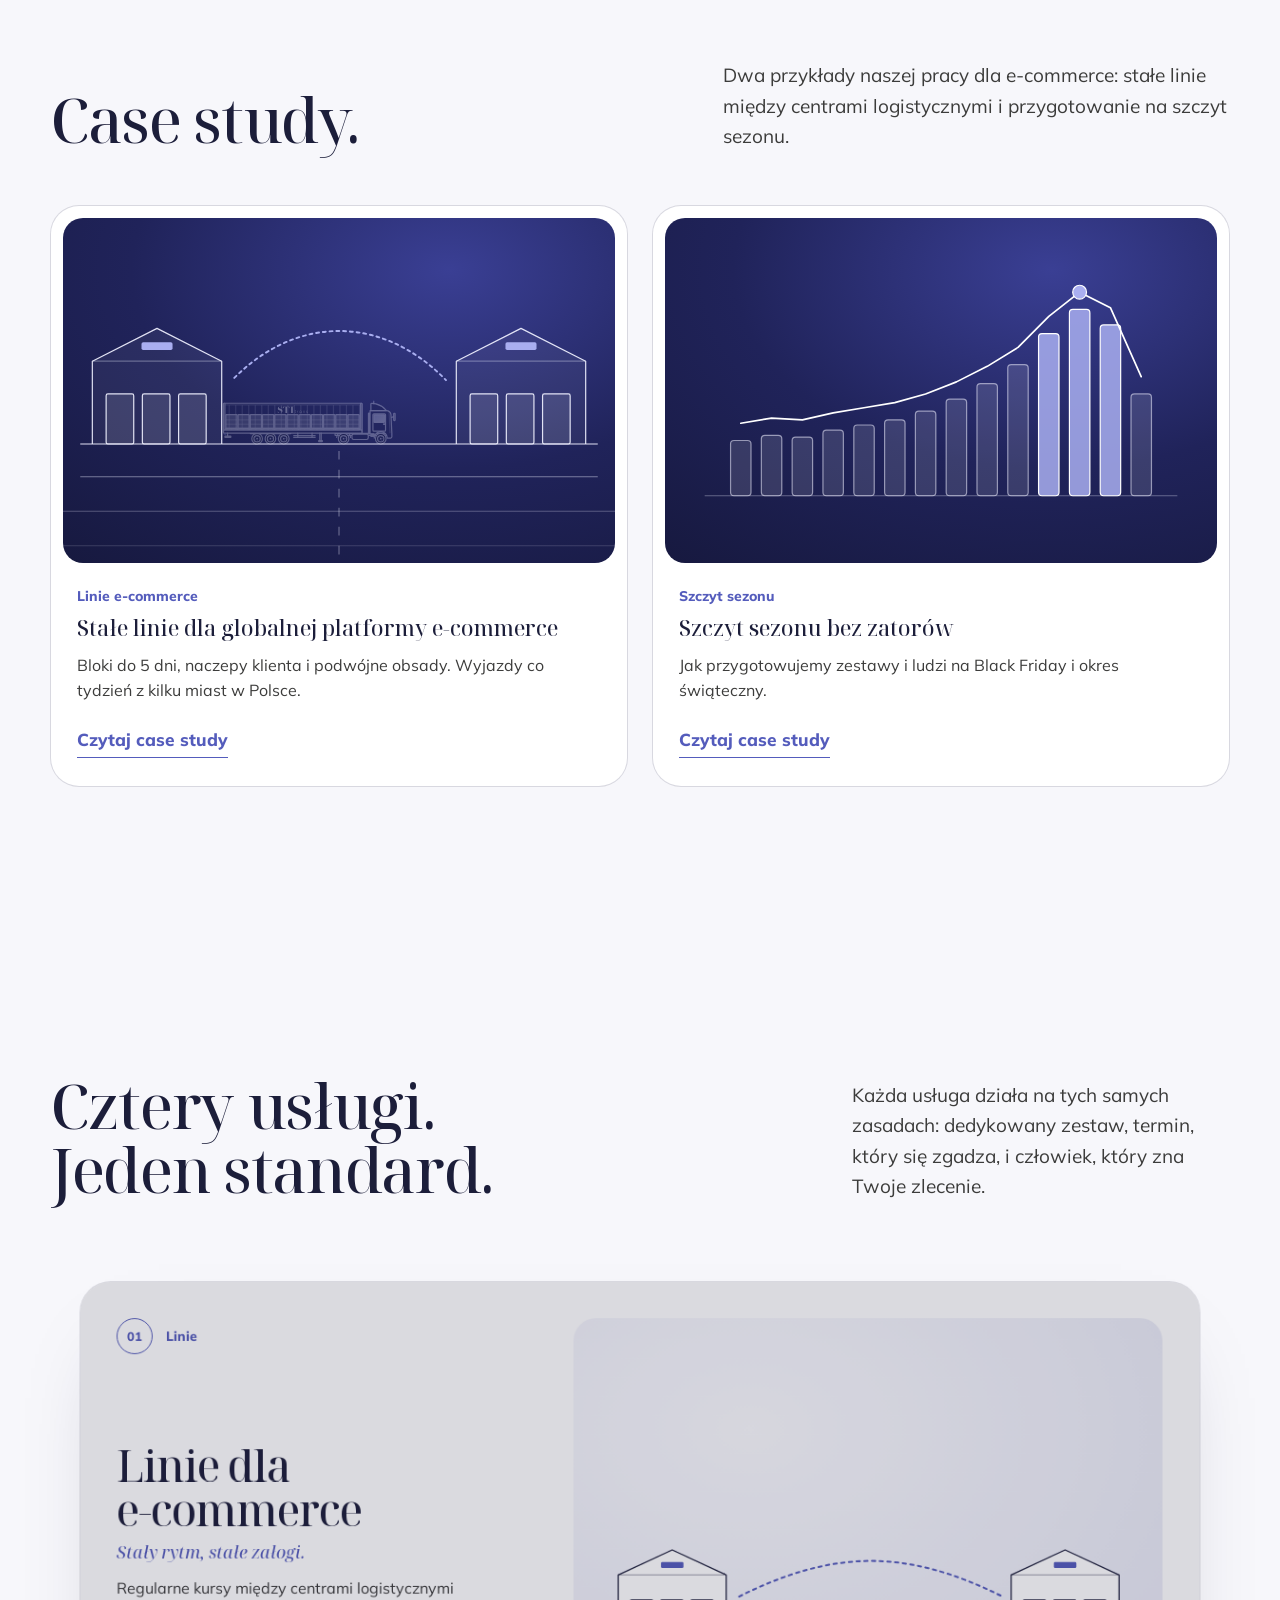
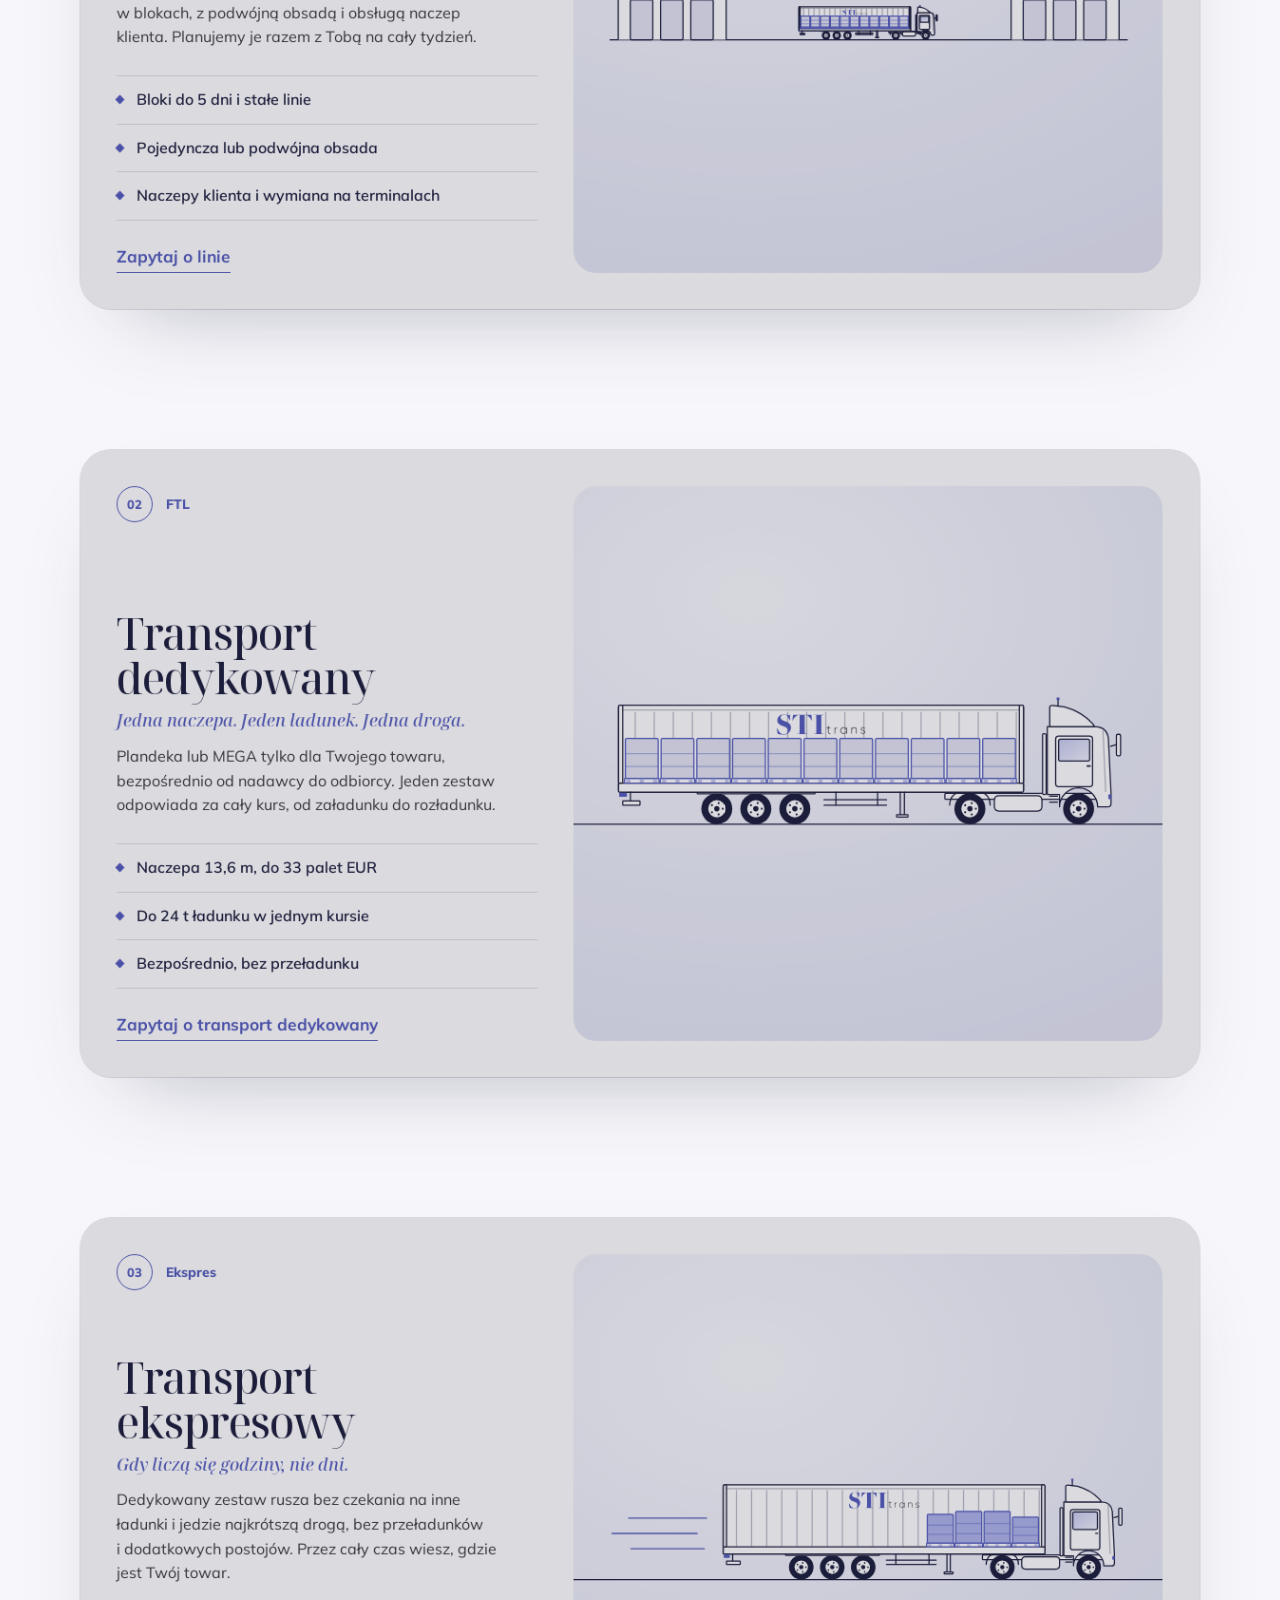
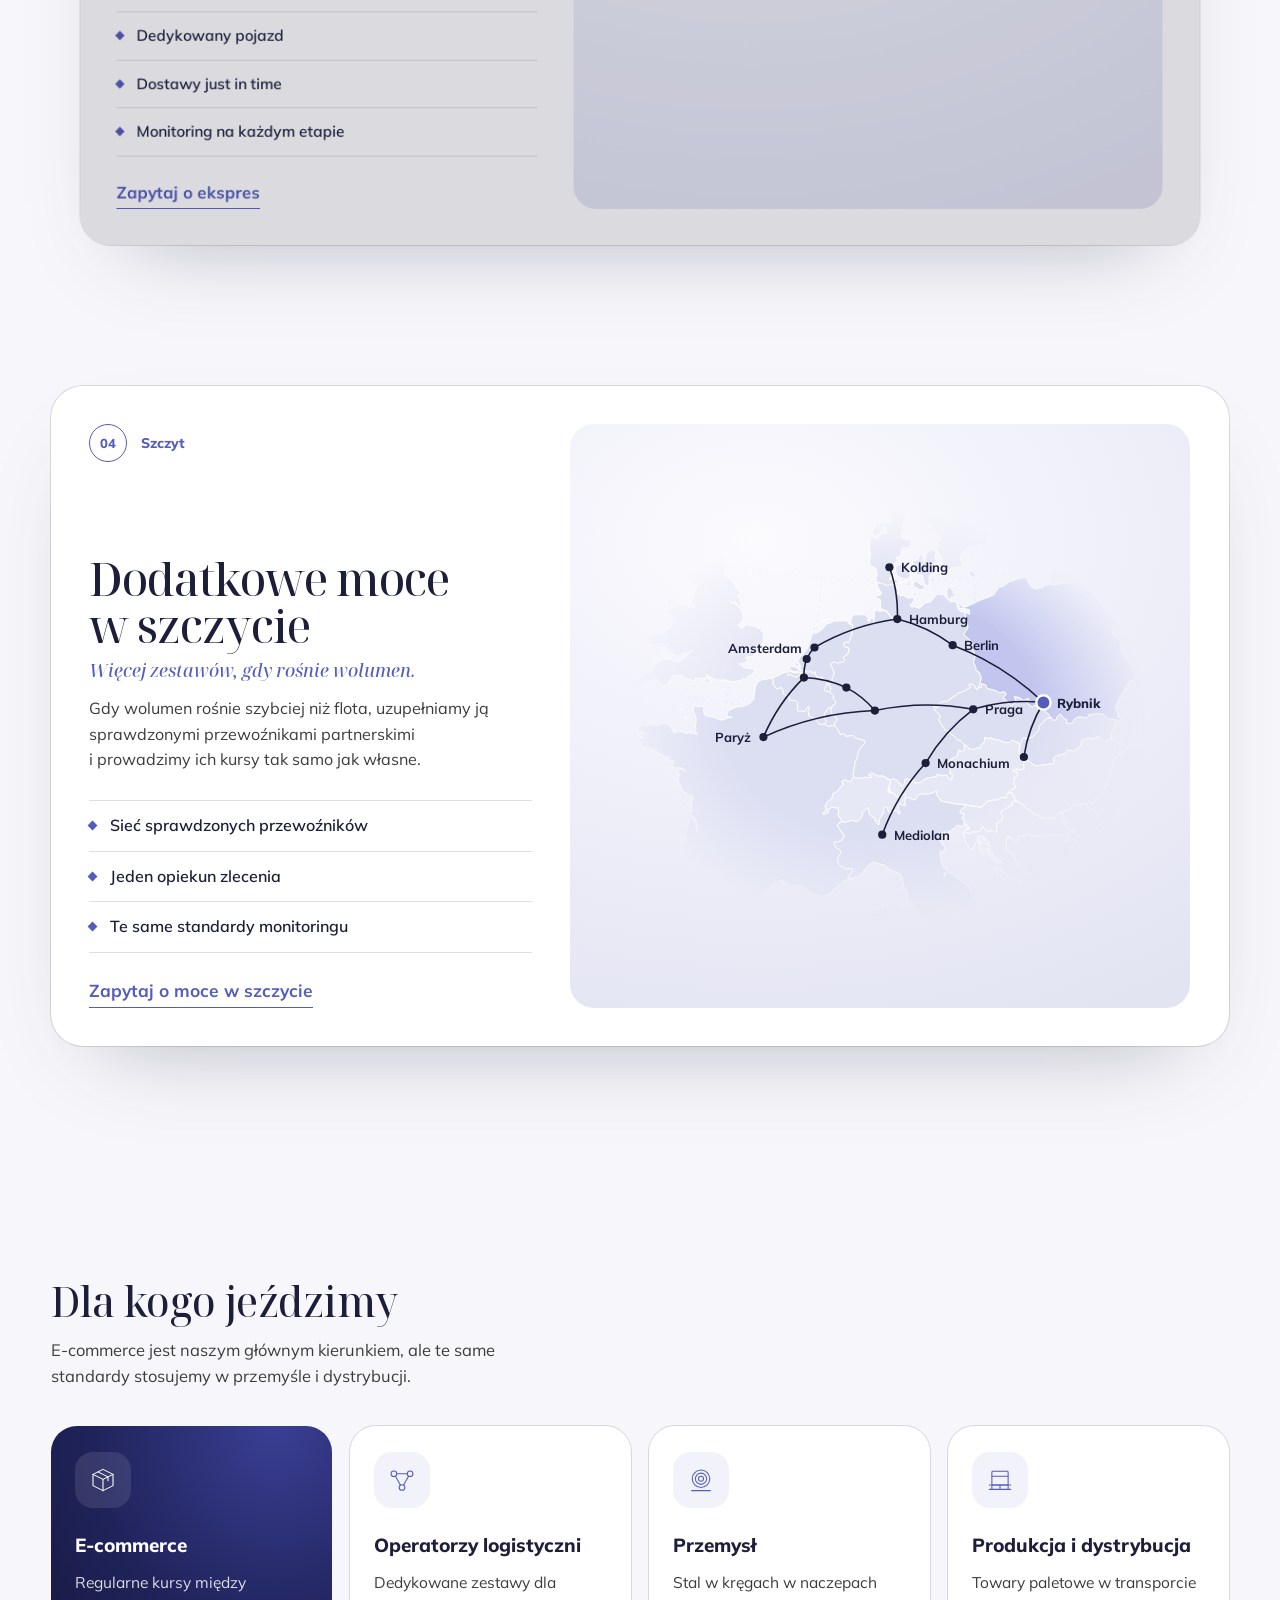
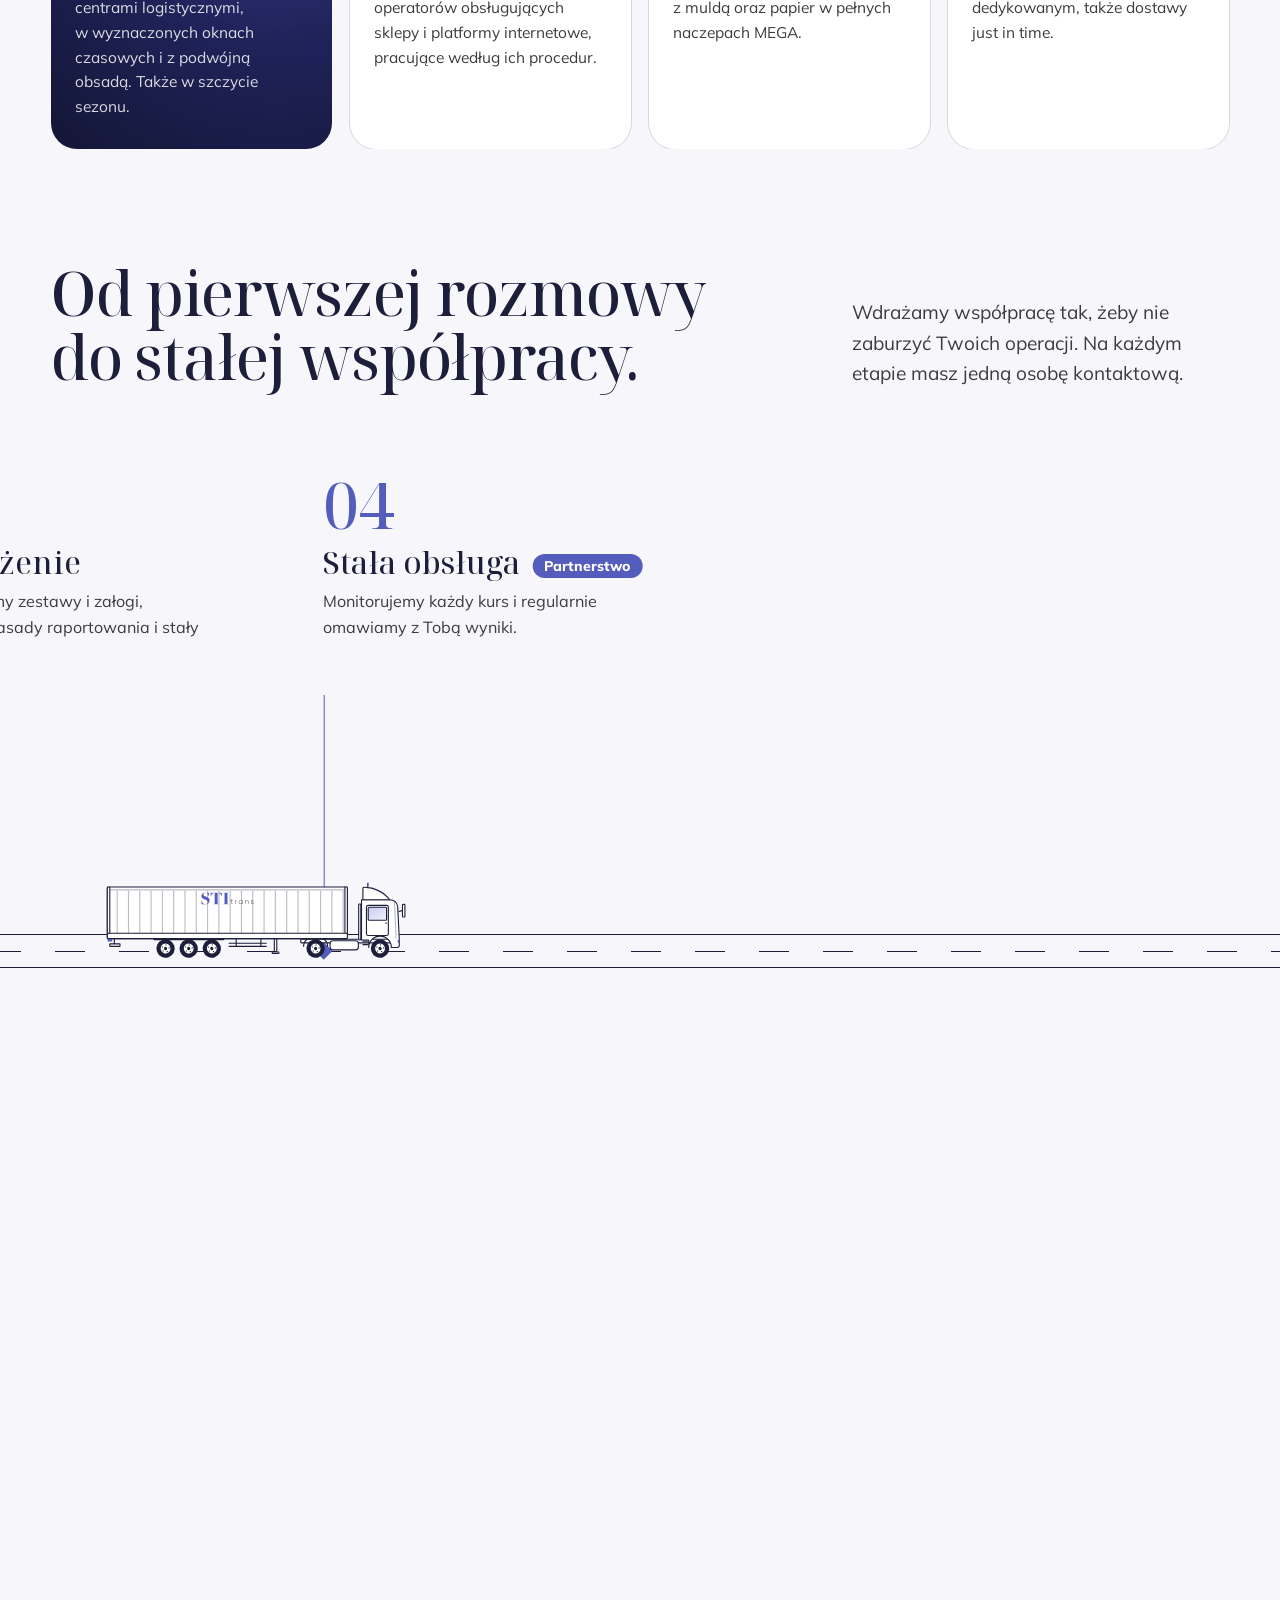
==== commit 15449dde: "last ubgrated" ====
--- a/index.html
+++ b/index.html
@@ -12,13 +12,13 @@
 <link rel="preconnect" href="https://fonts.googleapis.com">
 <link rel="preconnect" href="https://fonts.gstatic.com" crossorigin>
 <link rel="stylesheet" href="https://fonts.googleapis.com/css2?family=Noto+Serif+Display:ital,wght@0,400..700;1,400..700&family=Mulish:wght@300..800&display=swap">
-<link rel="stylesheet" href="css/style.css?v=cfbc8bba">
+<link rel="stylesheet" href="css/style.css?v=89fba242">
 <!-- Płynne przewijanie (Lenis, MIT), dane mapy (Natural Earth, domena publiczna), tłumaczenia EN/DE, logika strony -->
 <script src="js/vendor/lenis.min.js?v=bc6fcb5d" defer></script>
 <script src="js/europe.js?v=ae457714" defer></script>
-<script src="js/i18n.js?v=0eab1f4a" defer></script>
+<script src="js/i18n.js?v=52d81519" defer></script>
 <script src="js/core.js?v=abce8866" defer></script>
-<script src="js/main.js?v=02b7c223" defer></script>
+<script src="js/main.js?v=febde2ea" defer></script>
 </head>
 <body class="is-loading">
 <a class="skip" href="#o-nas">Przejdź do treści</a>
@@ -111,10 +111,12 @@
         <div class="slot slot--block" id="slotBlock" aria-hidden="true"></div>
         <div class="hero__foot">
           <div class="hero__hint fade-up" aria-hidden="true"><span class="hint__mouse"><i></i></span><span class="hint__chev"><i></i></span><span>Przewiń w dół</span></div>
-          <p class="hero__lead fade-up">Stałe linie między centrami logistycznymi, zestawy i załogi pracujące tylko dla jednego klienta oraz gotowość na szczyt sezonu. Obsługujemy e-commerce i duże firmy w Polsce i Europie.</p>
-          <div class="hero__cta fade-up">
-            <a class="btn has-roll" href="#wycena"><span class="roll"><span class="roll__in"><span>Porozmawiajmy o współpracy</span><span aria-hidden="true">Porozmawiajmy o współpracy</span></span></span></a>
-            <a class="link has-roll" href="#case-study"><span class="roll"><span class="roll__in"><span>Zobacz case study</span><span aria-hidden="true">Zobacz case study</span></span></span></a>
+          <div class="hero__side">
+            <p class="hero__lead fade-up">Stałe linie między centrami logistycznymi, zestawy i załogi pracujące tylko dla jednego klienta oraz gotowość na szczyt sezonu. Obsługujemy e-commerce i duże firmy w Polsce i Europie.</p>
+            <div class="hero__cta fade-up">
+              <a class="btn has-roll" href="#wycena"><span class="roll"><span class="roll__in"><span>Zapytaj o współpracę</span><span aria-hidden="true">Zapytaj o współpracę</span></span></span></a>
+              <a class="btn btn--ghost has-roll" href="#case-study"><span class="roll"><span class="roll__in"><span>Case study</span><span aria-hidden="true">Case study</span></span></span></a>
+            </div>
           </div>
         </div>
       </div>
@@ -134,7 +136,7 @@
         <article class="act">
           <div class="act__caption">
             <h2 class="act__title" lang="en">Everything.</h2>
-            <p class="act__text">Linie między centrami logistycznymi, transport dedykowany i ekspres. Każdy zestaw pracuje dla jednego klienta, bez łączenia ładunków.</p>
+            <p class="act__text">Linie między centrami logistycznymi, transport dedykowany i ekspres. Każdy zestaw pracuje dla jednego klienta.</p>
           </div>
           <div class="act__aside act__aside--modes">
             <div class="modes glass" id="modes">
@@ -152,7 +154,7 @@
                 </div>
                 <div class="mode">
                   <h3 class="mode__title">Transport dedykowany</h3>
-                  <p class="mode__text">Cała naczepa tylko dla jednego klienta. Bez łączenia ładunków, prosto do odbiorcy.</p>
+                  <p class="mode__text">Cała naczepa tylko dla jednego klienta, prosto od nadawcy do odbiorcy.</p>
                   <ul class="mode__facts"><li>Naczepa 13,6 m</li><li>33 palety EUR</li><li>do 24 t</li></ul>
                 </div>
                 <div class="mode">
@@ -216,7 +218,7 @@
   <!-- ============ 2. O nas: zdanie wypełniane przewijaniem ============ -->
   <section class="statement" id="o-nas" data-land="0.5" aria-labelledby="statementText">
     <div class="statement__stage">
-      <h2 class="statement__text" id="statementText">Dedykowany przewoźnik, nie sieć drobnicowa. Każdy zestaw pracuje dla jednego klienta.</h2>
+      <h2 class="statement__text" id="statementText">Przewidywalność, na której można oprzeć biznes.</h2>
       <div class="statement__foot" id="statementFoot">
         <dl class="stats">
           <div><dt>zrealizowanych transportów</dt><dd><span data-count="1007" data-prefix="+">+1 007</span></dd></div>
@@ -236,7 +238,7 @@
       <a class="btn has-roll" href="#case-study" data-reveal><span class="roll"><span class="roll__in"><span>Zobacz case study</span><span aria-hidden="true">Zobacz case study</span></span></span></a>
     </div>
     <ol class="why__list">
-      <li><span class="why__num">01</span><div><h3 class="why__title">Dedykowane zestawy i załogi</h3><p>Ciągnik, naczepa i kierowcy pracują wyłącznie na Twoich trasach. Nie dzielimy przestrzeni z innymi nadawcami.</p></div></li>
+      <li><span class="why__num">01</span><div><h3 class="why__title">Dedykowane zestawy i załogi</h3><p>Ciągnik, naczepa i kierowcy pracują wyłącznie na Twoich trasach. Cała przestrzeń naczepy i czas załogi należą do Ciebie.</p></div></li>
       <li><span class="why__num">02</span><div><h3 class="why__title">Praca w oknach czasowych</h3><p>Planujemy kurs pod slot załadunku i rozładunku, z zapasem na granice i korki.</p></div></li>
       <li><span class="why__num">03</span><div><h3 class="why__title">Podwójne obsady i dyspozycja 24/7</h3><p>Dwóch kierowców w kabinie i dyspozytor przez całą dobę. Zestaw może jechać dłużej, w zgodzie z przepisami o czasie pracy.</p></div></li>
       <li><span class="why__num">04</span><div><h3 class="why__title">Gotowość na szczyt sezonu</h3><p>Przed Black Friday i świętami planujemy dodatkowe bloki i rozbudowujemy pulę kierowców, bo rekrutację prowadzimy sami.</p></div></li>
@@ -249,7 +251,7 @@
   <section class="blog cases-home" id="case-study" aria-labelledby="casesTitle">
     <div class="blog__head">
       <h2 class="section-title" id="casesTitle" data-split>Case study.</h2>
-      <p class="section-lead cases-home__lead" data-reveal>Tak wygląda nasza codzienna praca dla e-commerce. Nazw klientów nie podajemy, ale opisujemy konkretnie, jak działamy.</p>
+      <p class="section-lead cases-home__lead" data-reveal>Dwa przykłady naszej pracy dla e-commerce: stałe linie między centrami logistycznymi i przygotowanie na szczyt sezonu.</p>
     </div>
     <div class="blog__grid blog__grid--two">
       <article class="post" data-reveal>
@@ -302,7 +304,7 @@
           <p class="card__num"><span>02</span>FTL</p>
           <h3 class="card__title">Transport dedykowany</h3>
           <p class="card__tag">Jedna naczepa. Jeden ładunek. Jedna droga.</p>
-          <p class="card__desc">Plandeka lub MEGA tylko dla Twojego towaru, bezpośrednio od nadawcy do odbiorcy. Bez łączenia ładunków i przeładunków po drodze.</p>
+          <p class="card__desc">Plandeka lub MEGA tylko dla Twojego towaru, bezpośrednio od nadawcy do odbiorcy. Jeden zestaw odpowiada za cały kurs, od załadunku do rozładunku.</p>
           <ul class="card__facts">
             <li>Naczepa 13,6 m, do 33 palet EUR</li>
             <li>Do 24 t ładunku w jednym kursie</li>
@@ -371,9 +373,9 @@
         <div class="process__road"></div>
         <ol class="process__steps">
           <li class="step"><span class="step__num">01</span><h3 class="step__title">Analiza</h3><p>Poznajemy Twoje wolumeny, trasy, sloty i wymagania odbiorców.</p></li>
-          <li class="step"><span class="step__num">02</span><h3 class="step__title">Pilotaż</h3><p>Zaczynamy od wybranych tras, żebyś mógł sprawdzić nas w praktyce.</p></li>
+          <li class="step"><span class="step__num">02</span><h3 class="step__title">Pilotaż</h3><p>Zaczynamy od wybranych tras: sprawdzasz nas w praktyce, zanim zwiększymy skalę.</p></li>
           <li class="step"><span class="step__num">03</span><h3 class="step__title">Wdrożenie</h3><p>Przypisujemy zestawy i załogi, ustalamy zasady raportowania i stały kontakt.</p></li>
-          <li class="step"><span class="step__num">04</span><h3 class="step__title">Stała obsługa<span class="step__badge">Stała współpraca</span></h3><p>Monitorujemy każdy kurs i regularnie omawiamy z Tobą wyniki.</p></li>
+          <li class="step"><span class="step__num">04</span><h3 class="step__title">Stała obsługa<span class="step__badge">Partnerstwo</span></h3><p>Monitorujemy każdy kurs i regularnie omawiamy z Tobą wyniki.</p></li>
         </ol>
       </div>
       <div class="process__lane"><div class="process__truck" id="processTruck"><svg class="truck" viewBox="-30 -40 1740 460" aria-hidden="true"></svg></div></div>
@@ -444,11 +446,11 @@
         </a>
       </article>
       <article class="post" data-reveal>
-        <a class="post__link" href="blog/ftl-czy-ltl.html">
-          <div class="post__cover"><svg class="cover-art" data-cover="plan" viewBox="0 0 640 400" aria-hidden="true"></svg></div>
-          <p class="post__tag">FTL i LTL</p>
-          <h3 class="post__title">FTL czy LTL? Jak wybrać transport, który się opłaca</h3>
-          <p class="post__excerpt">Cała naczepa czy kilka miejsc paletowych? Pokazujemy, kiedy który model wychodzi taniej i bezpieczniej. Z kalkulatorem palet.</p>
+        <a class="post__link" href="blog/partner-dla-przemyslu.html">
+          <div class="post__cover"><svg class="cover-art" data-cover="coils" viewBox="0 0 640 400" aria-hidden="true"></svg></div>
+          <p class="post__tag">Stal i produkcja</p>
+          <h3 class="post__title">Stal, produkcja, terminy. Czego przemysł oczekuje od przewoźnika</h3>
+          <p class="post__excerpt">Kręgi stali, okna rozładunku i dostawy just in time. Jak pracujemy z firmami, w których spóźniona dostawa zatrzymuje linię.</p>
           <span class="post__more">Czytaj wpis</span>
         </a>
       </article>
@@ -522,7 +524,7 @@
             <div class="field"><label for="fPhone">Telefon</label><input id="fPhone" name="phone" type="tel" autocomplete="tel" required><span class="field__err">Podaj numer telefonu</span></div>
             <div class="field"><label for="fMail">E-mail</label><input id="fMail" name="email" type="email" autocomplete="email" required><span class="field__err">Podaj poprawny adres e-mail</span></div>
             <div class="field"><label for="fNip">NIP <small>(opcjonalnie)</small></label><input id="fNip" name="nip" type="text" inputmode="numeric"></div>
-            <label class="consent field--wide"><input type="checkbox" name="consent" required><span>Zapoznałem się z <a href="polityka-prywatnosci.html">Polityką prywatności</a> i zgadzam się na kontakt w sprawie zapytania.</span></label>
+            <label class="consent field--wide"><input type="checkbox" name="consent" required><span>Akceptuję <a href="polityka-prywatnosci.html">Politykę prywatności</a> i zgadzam się na kontakt w sprawie zapytania.</span></label>
             <span class="field__err field__err--consent">Potrzebujemy zgody, żeby odpowiedzieć na zapytanie</span>
           </fieldset>
 
--- a/css/style.css
+++ b/css/style.css
@@ -298,7 +298,7 @@
 .statement__text .sw.on{color:var(--ink)}
 .statement__foot{width:min(100%,1100px);margin-top:clamp(32px,6vh,64px);opacity:var(--foot,0);transform:translate3d(0,calc((1 - var(--foot,0)) * 18px),0)}
 .stats{display:grid;grid-template-columns:repeat(4,minmax(0,1fr));gap:clamp(16px,3vw,48px)}
-.stats div{display:flex;flex-direction:column-reverse;align-items:center;gap:10px;padding-top:20px;border-top:1px solid var(--line)}
+.stats div{display:flex;flex-direction:column-reverse;justify-content:flex-end;align-items:center;gap:10px;padding-top:20px;border-top:1px solid var(--line)}
 .stats dd{font-family:var(--serif);font-weight:var(--serif-w);font-variation-settings:var(--serif-vs);font-size:clamp(2.6rem,4.4vw,4.8rem);line-height:1;color:var(--indigo);white-space:nowrap;font-variant-numeric:lining-nums tabular-nums}
 .stats dt{font-size:clamp(14px,.3vw + 11px,16px);font-weight:600;color:var(--muted)}
 
@@ -719,15 +719,30 @@
 }
 
 
-/* ---------- Hero (komputer): hasło po lewej, opis i przyciski po prawej, wyrównane do dołu hasła ---------- */
+/* ---------- Hero (komputer): hasło po lewej; opis i przyciski w jednej kolumnie po prawej ---------- */
 @media (min-width:1081px){
-  .hero__copy{display:grid;grid-template-columns:minmax(0,1fr) minmax(320px,31%);grid-template-rows:minmax(0,1fr) auto auto auto minmax(0,.6fr);column-gap:clamp(40px,5vw,96px);align-items:end}
+  .hero__copy{display:grid;grid-template-columns:minmax(0,1fr) minmax(380px,32%);grid-template-rows:minmax(0,1fr) auto auto minmax(0,.6fr);column-gap:clamp(40px,5vw,96px);align-items:end}
   .hero__eyebrow{grid-column:1;grid-row:2}
   .hero__title{grid-column:1;grid-row:3}
   .hero__foot{display:contents}
-  .hero__lead{grid-column:2;grid-row:2 / span 2;align-self:end;max-width:38ch;margin-bottom:.35em;padding-left:clamp(18px,1.6vw,26px);border-left:2px solid var(--indigo)}
-  .hero__cta{grid-column:2;grid-row:4;margin-top:clamp(22px,3.4vh,36px);padding-left:clamp(18px,1.6vw,26px)}
-  .hero__hint{grid-column:1;grid-row:5;align-self:end}
+  .hero__side{grid-column:2;grid-row:2 / span 2;align-self:end;display:flex;flex-direction:column;align-items:flex-start;gap:clamp(22px,3vh,30px)}
+  .hero__side::before{content:"";width:48px;height:2px;border-radius:2px;background:var(--indigo)}
+  .hero__lead{margin:0;max-width:36ch}
+  .hero__cta{display:flex;flex-wrap:nowrap;align-items:center;gap:12px;margin:0}
+  .hero__hint{grid-column:1;grid-row:4;align-self:end}
+}
+@media (max-width:1080px){
+  .hero__side{display:contents}
+  .hero__cta{display:flex;flex-wrap:wrap;gap:10px;grid-column:1 / -1;grid-row:2}
+  .hero__hint{grid-column:1 / -1;grid-row:3;justify-self:start}
+}
+@media (max-width:600px){
+  .hero__cta{flex-direction:column;align-items:stretch}
+  .hero__cta .btn{justify-content:center;text-align:center}
+}
+/* przycisk obrysowany: ta sama wysokość i kształt co główny */
+.btn--ghost{background:transparent;color:var(--indigo);box-shadow:inset 0 0 0 1.5px currentColor}
+.btn--ghost:hover,.btn--ghost:focus-visible{background:var(--indigo);color:#fff}
 }
 
 
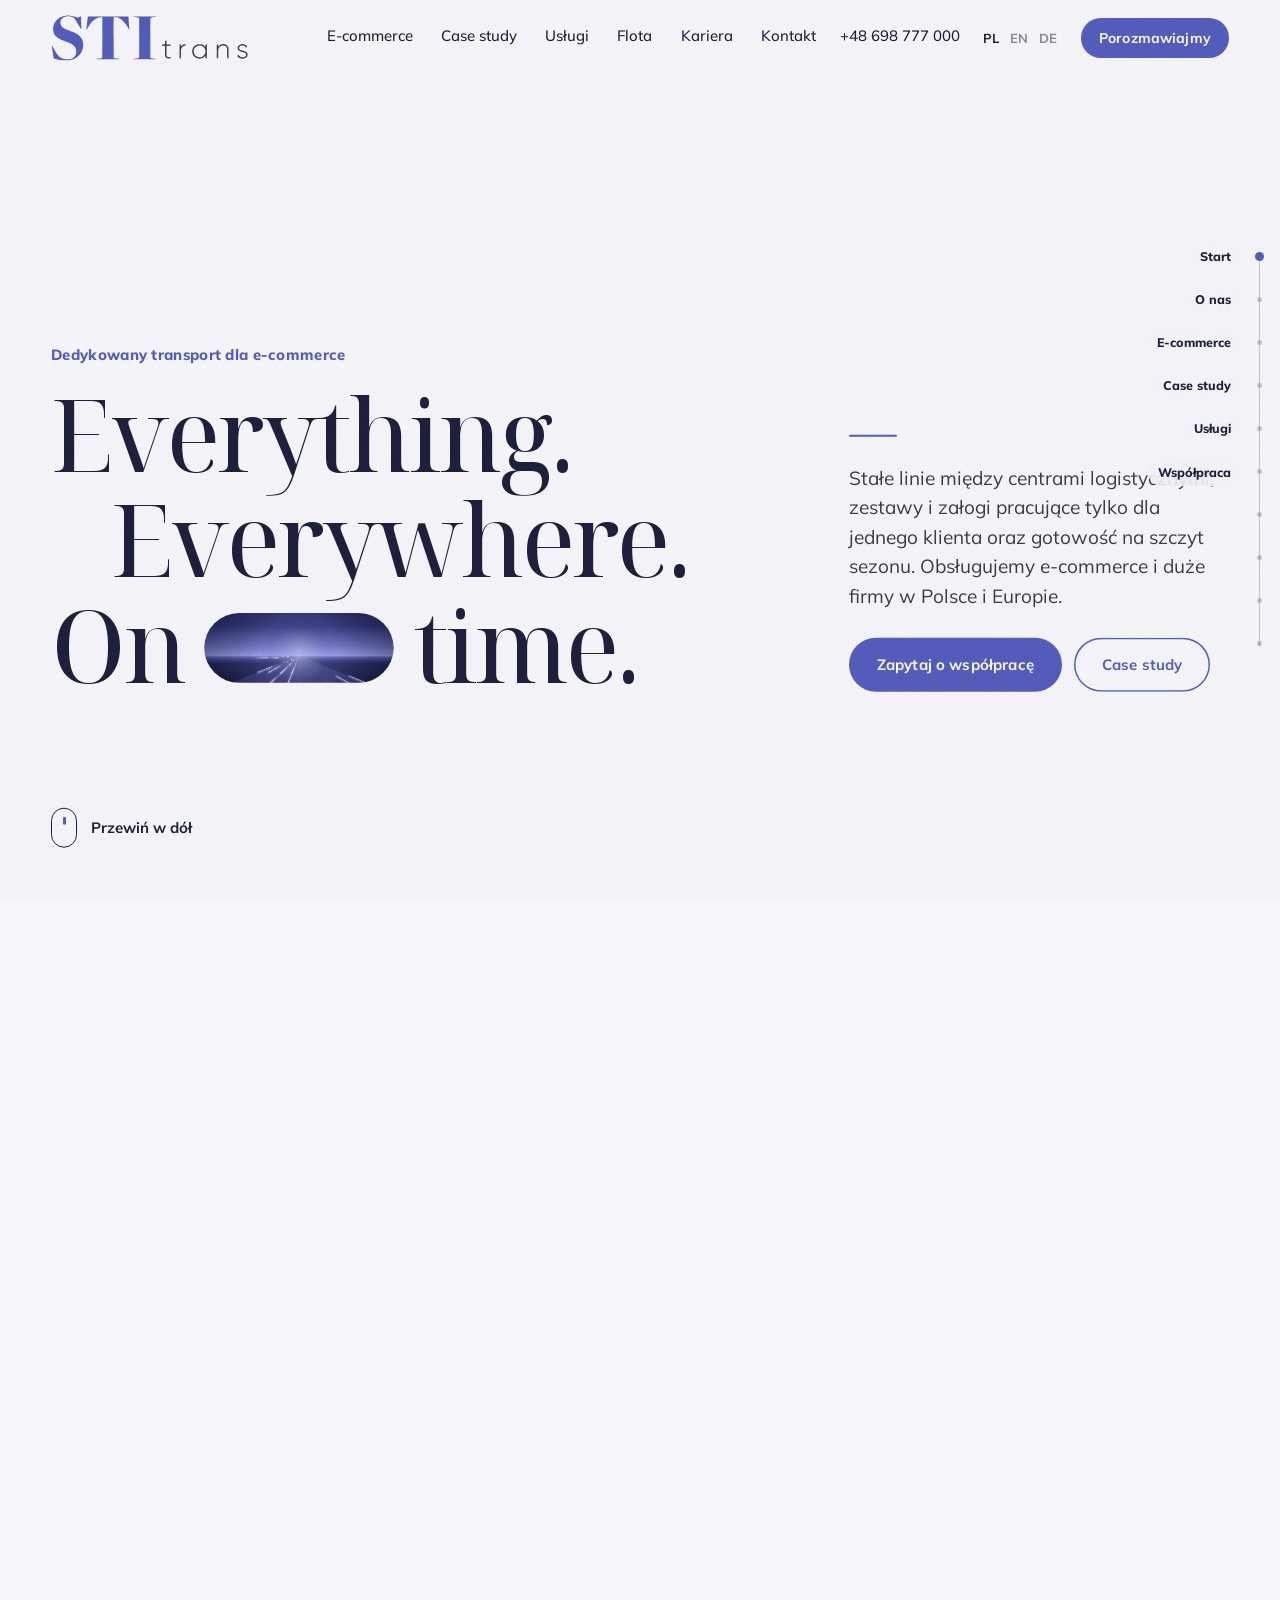
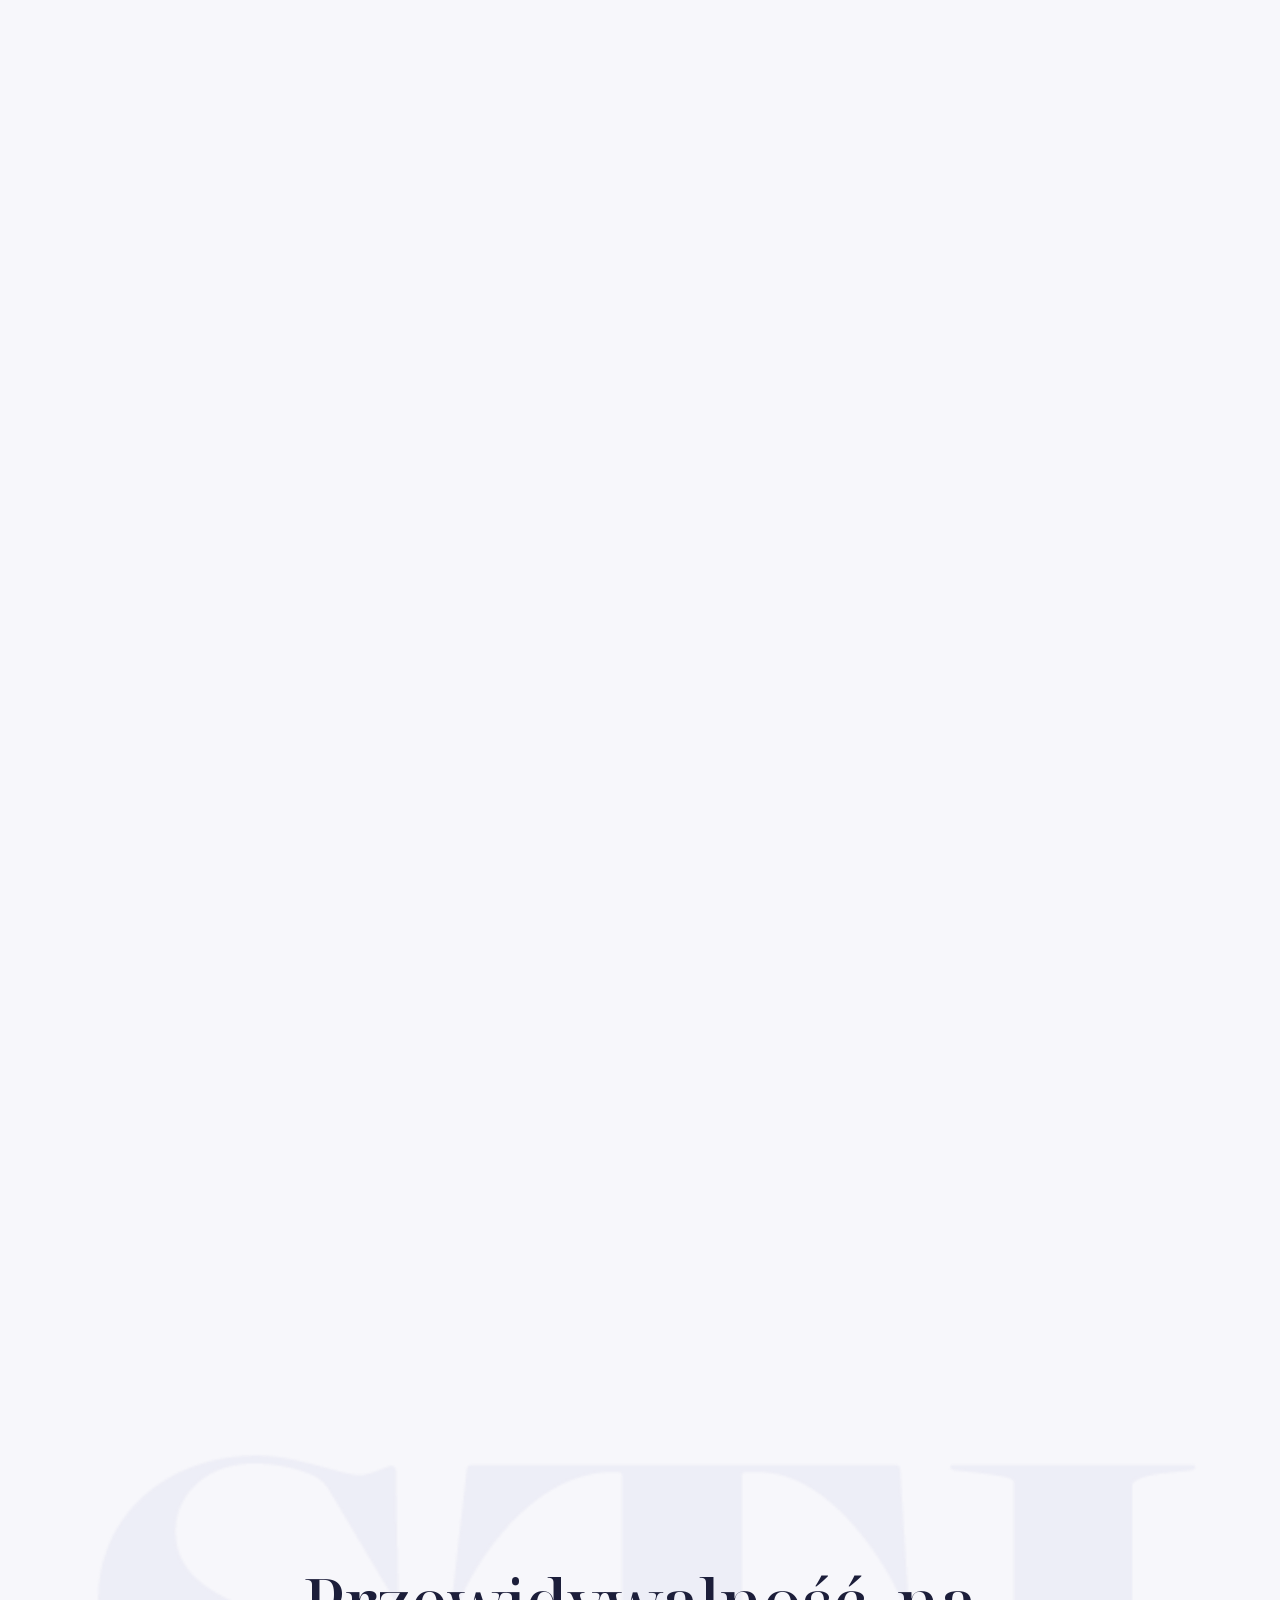
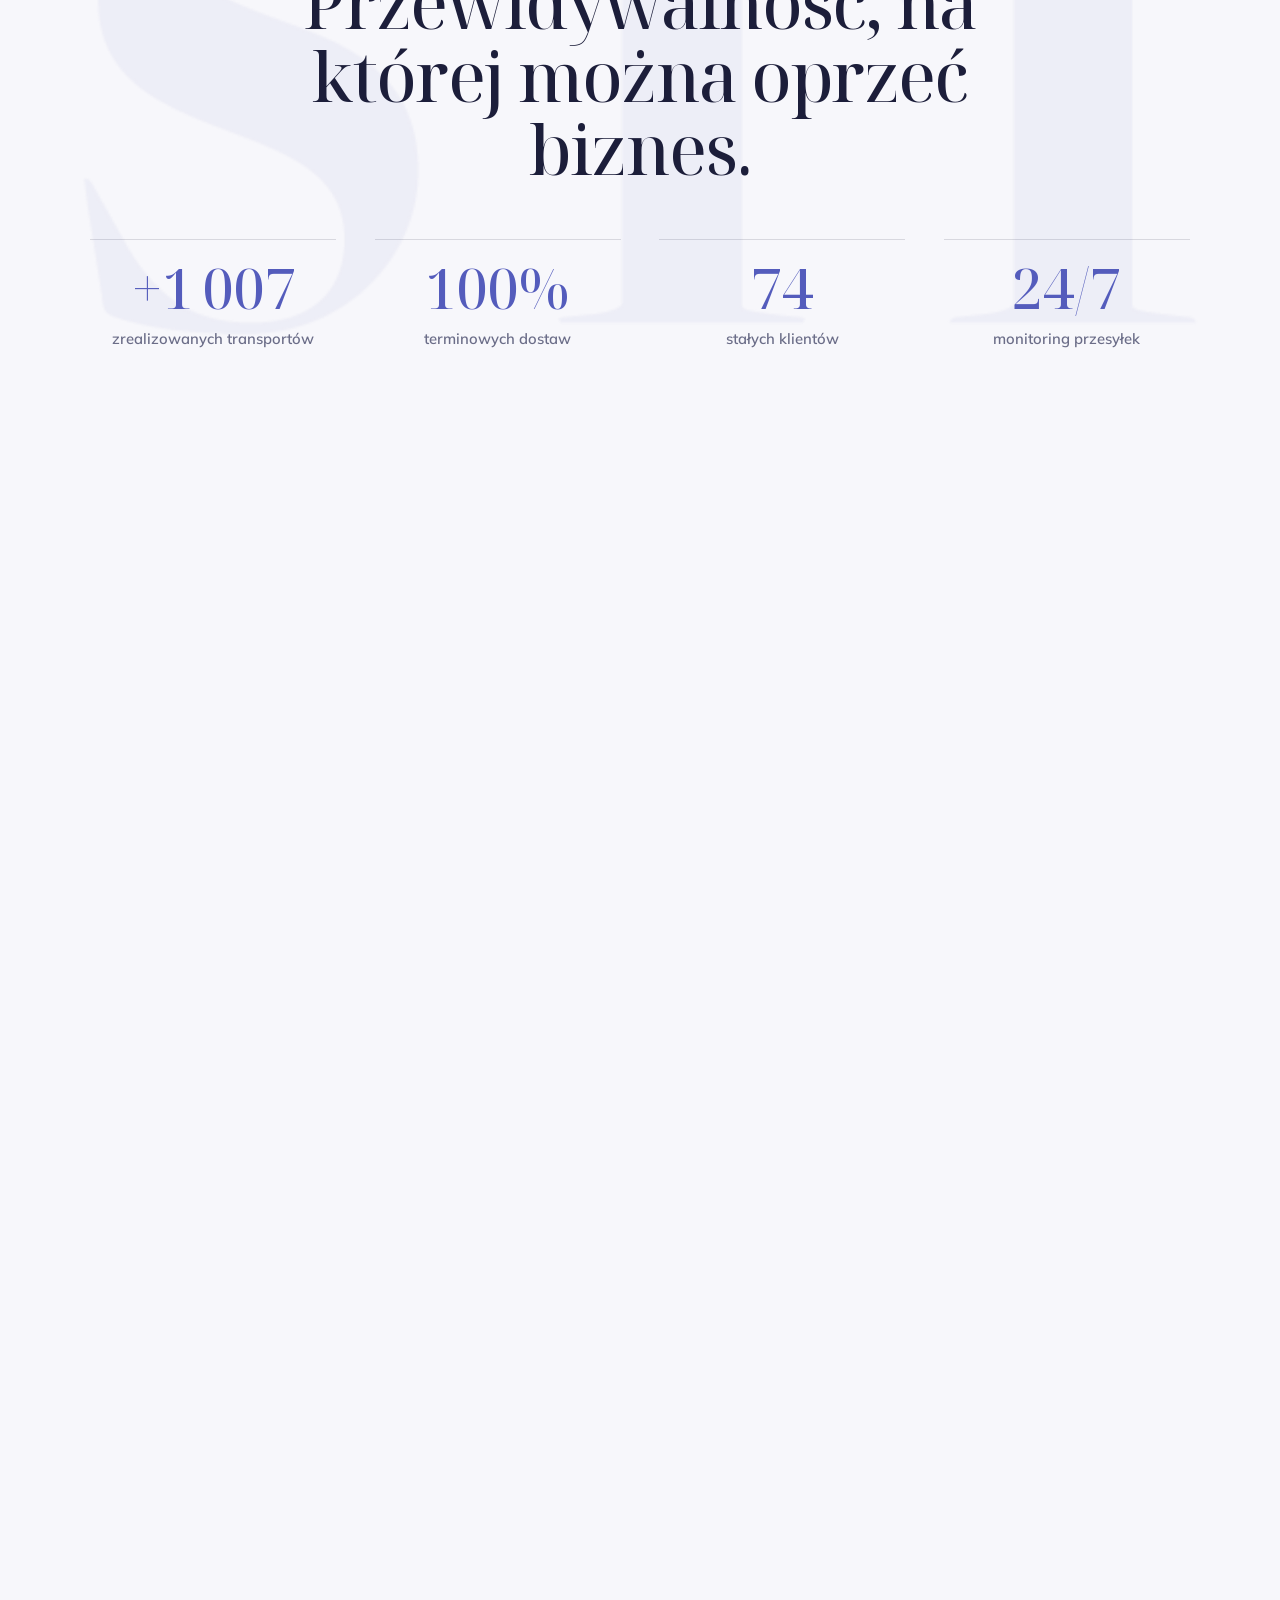
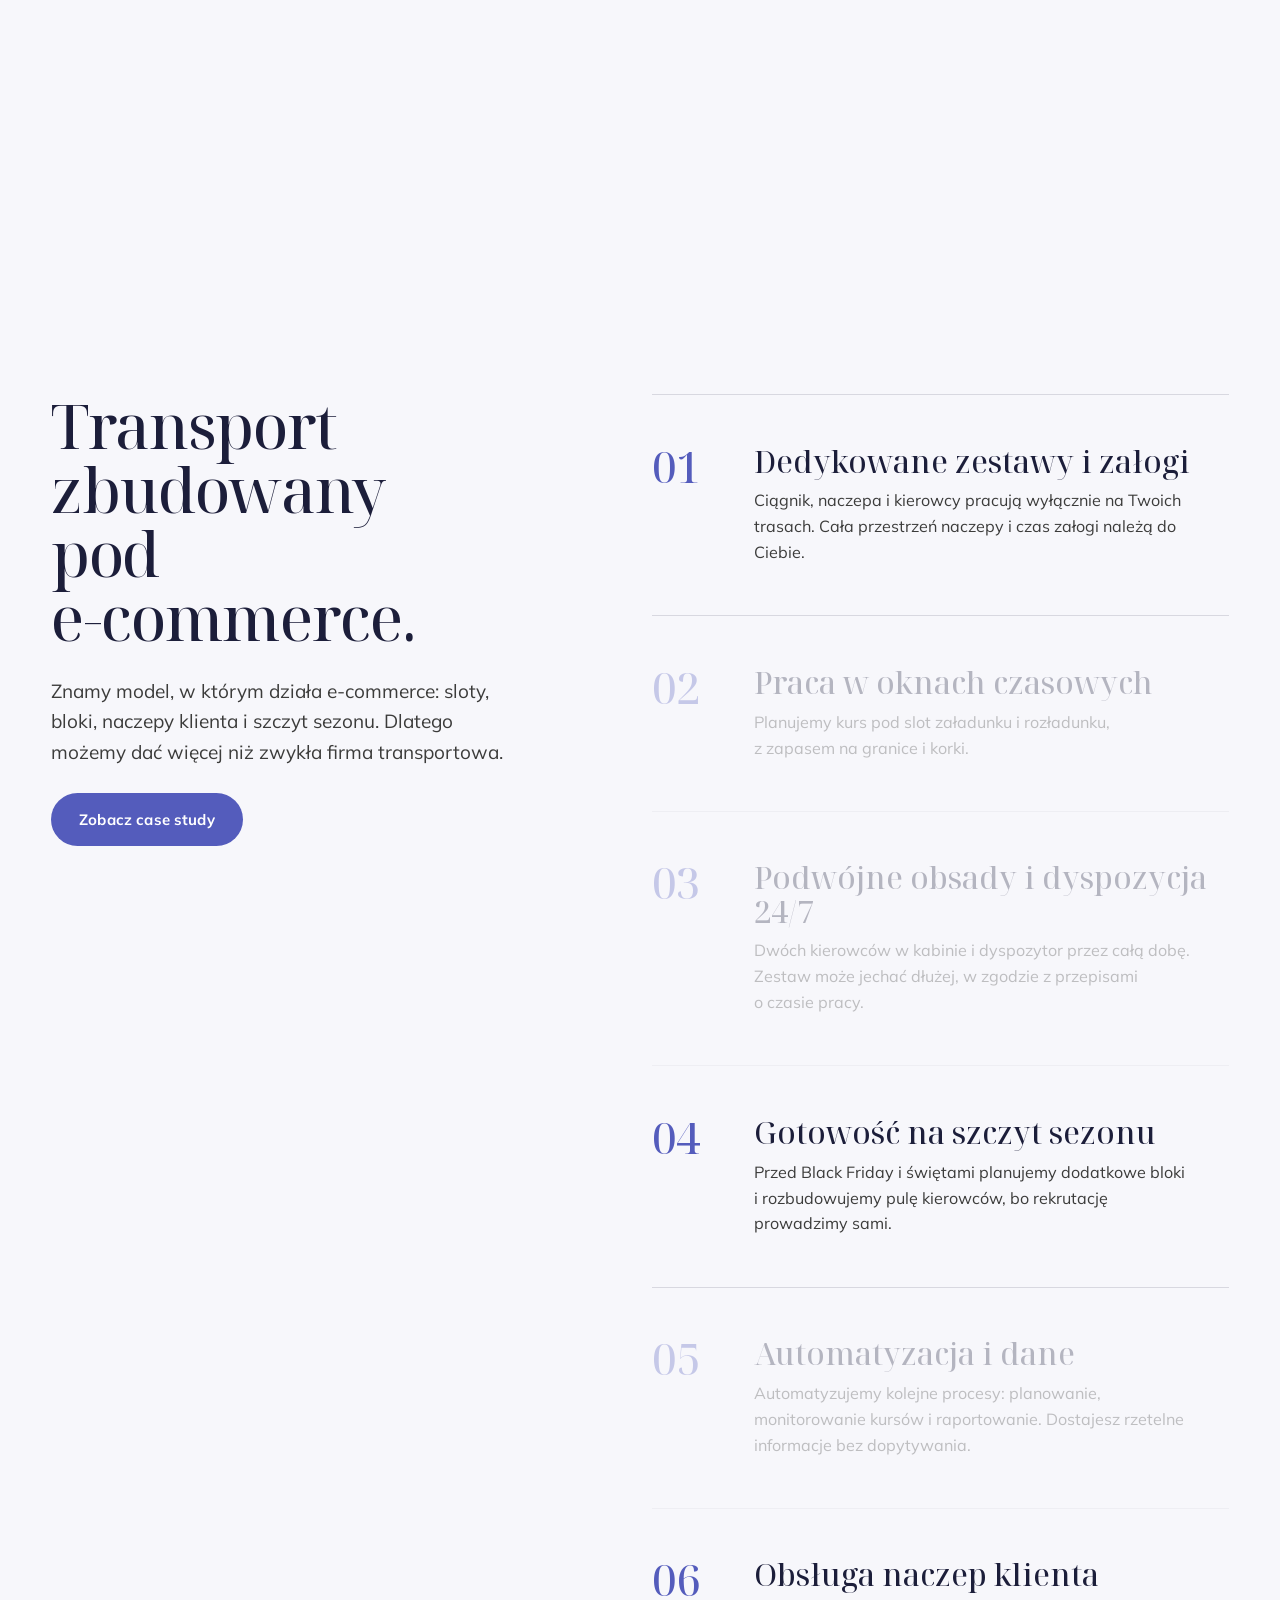
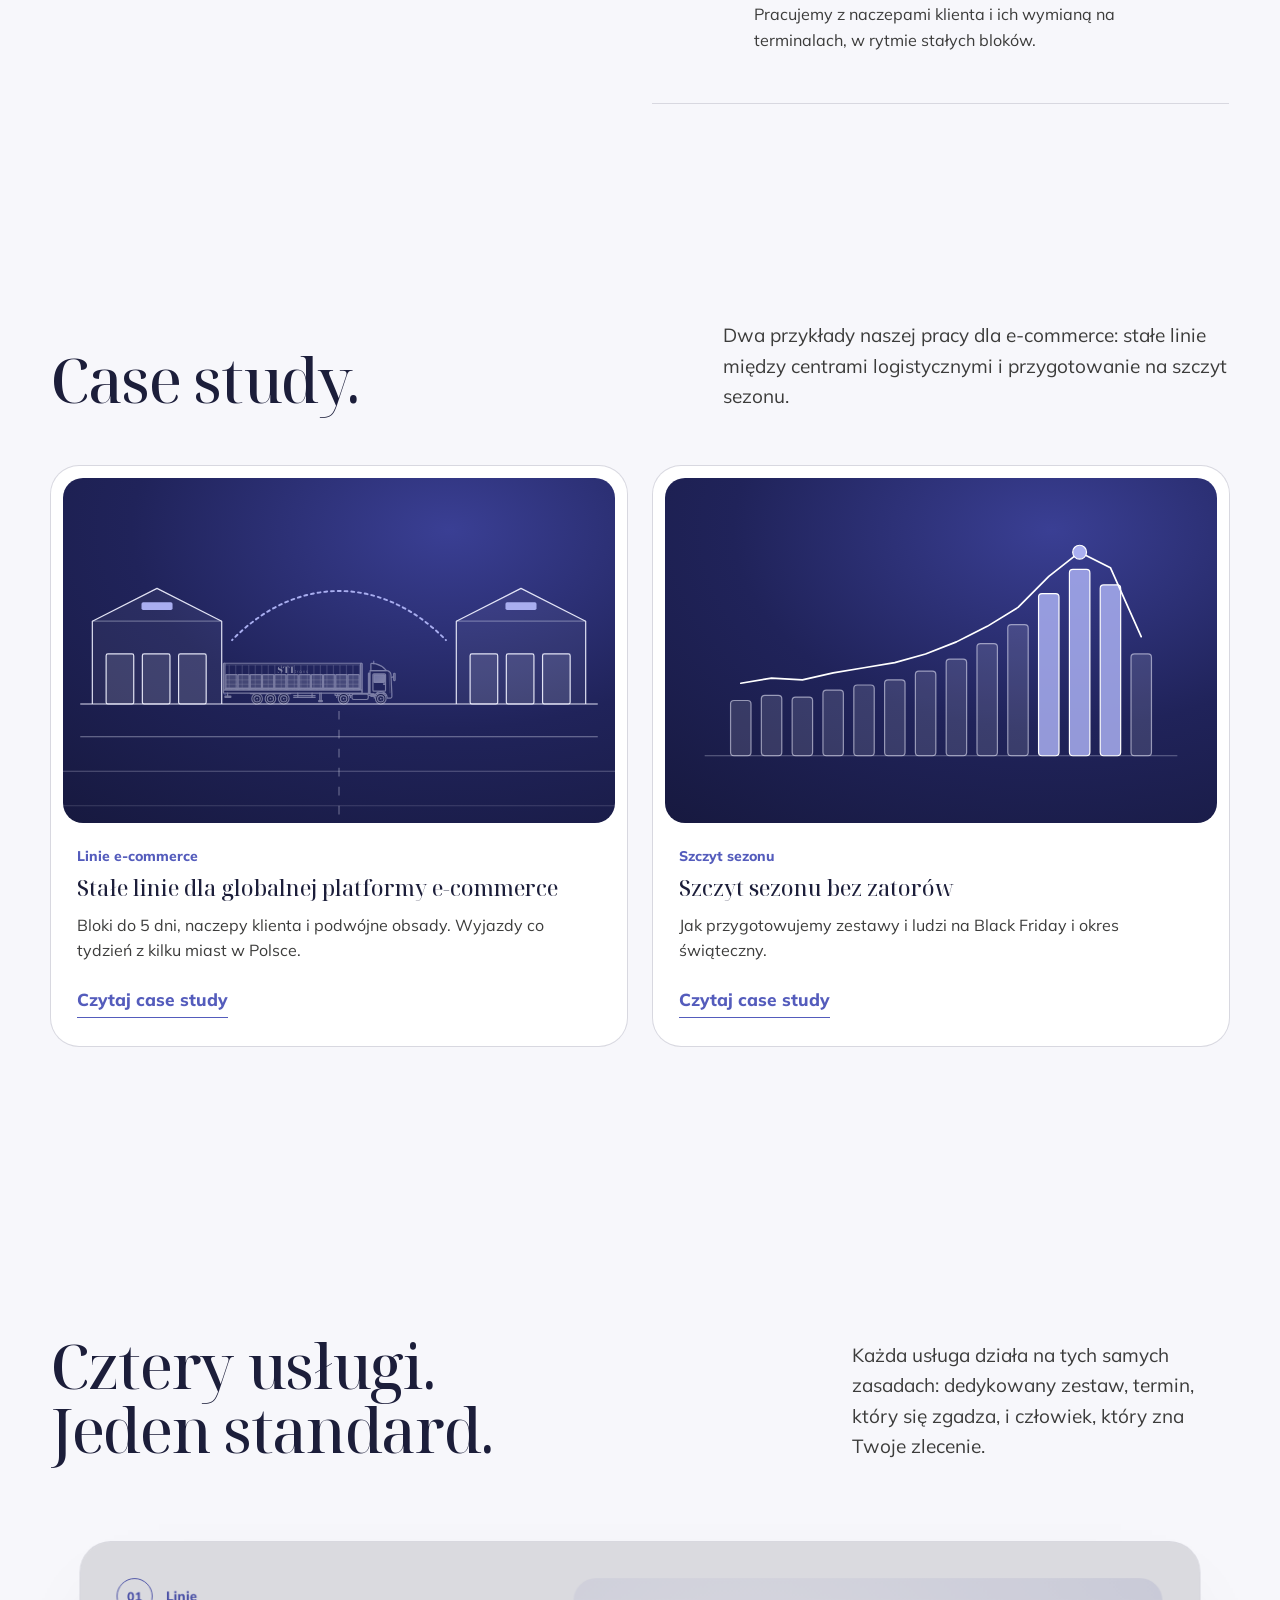
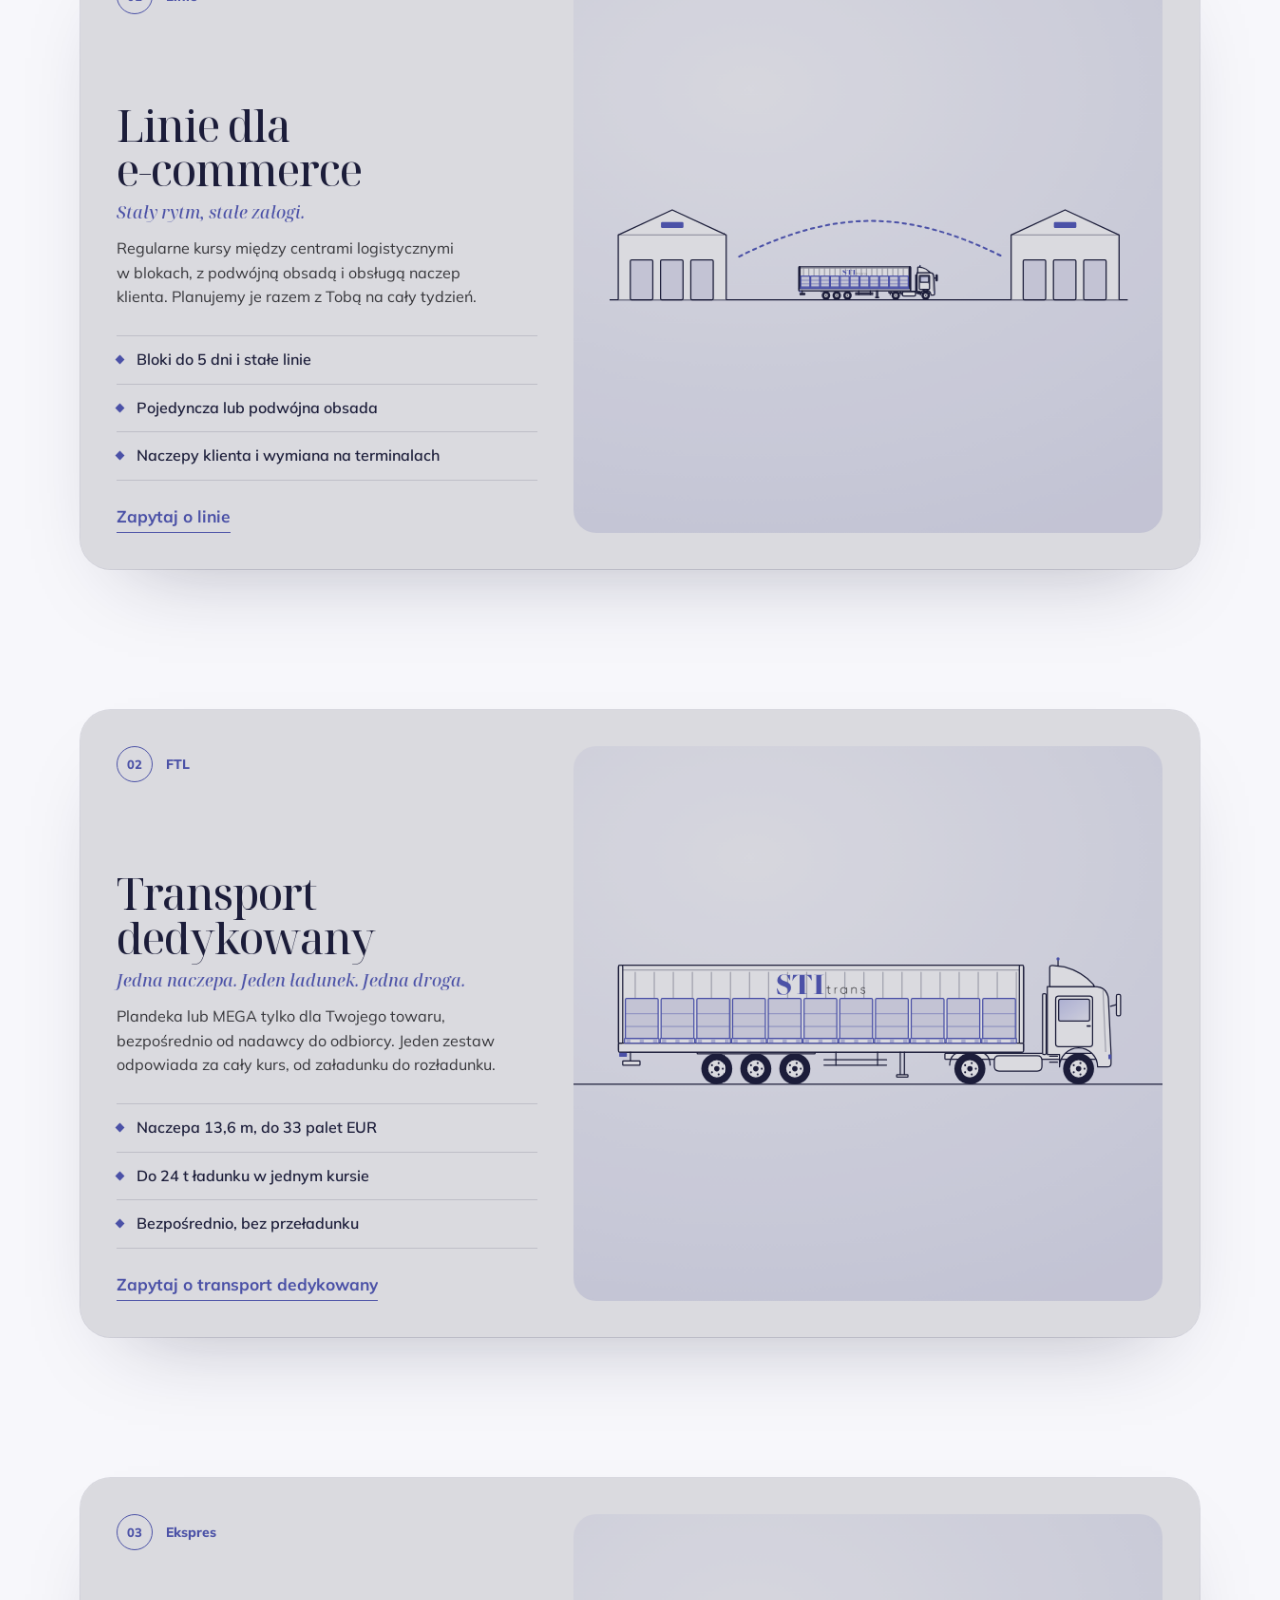
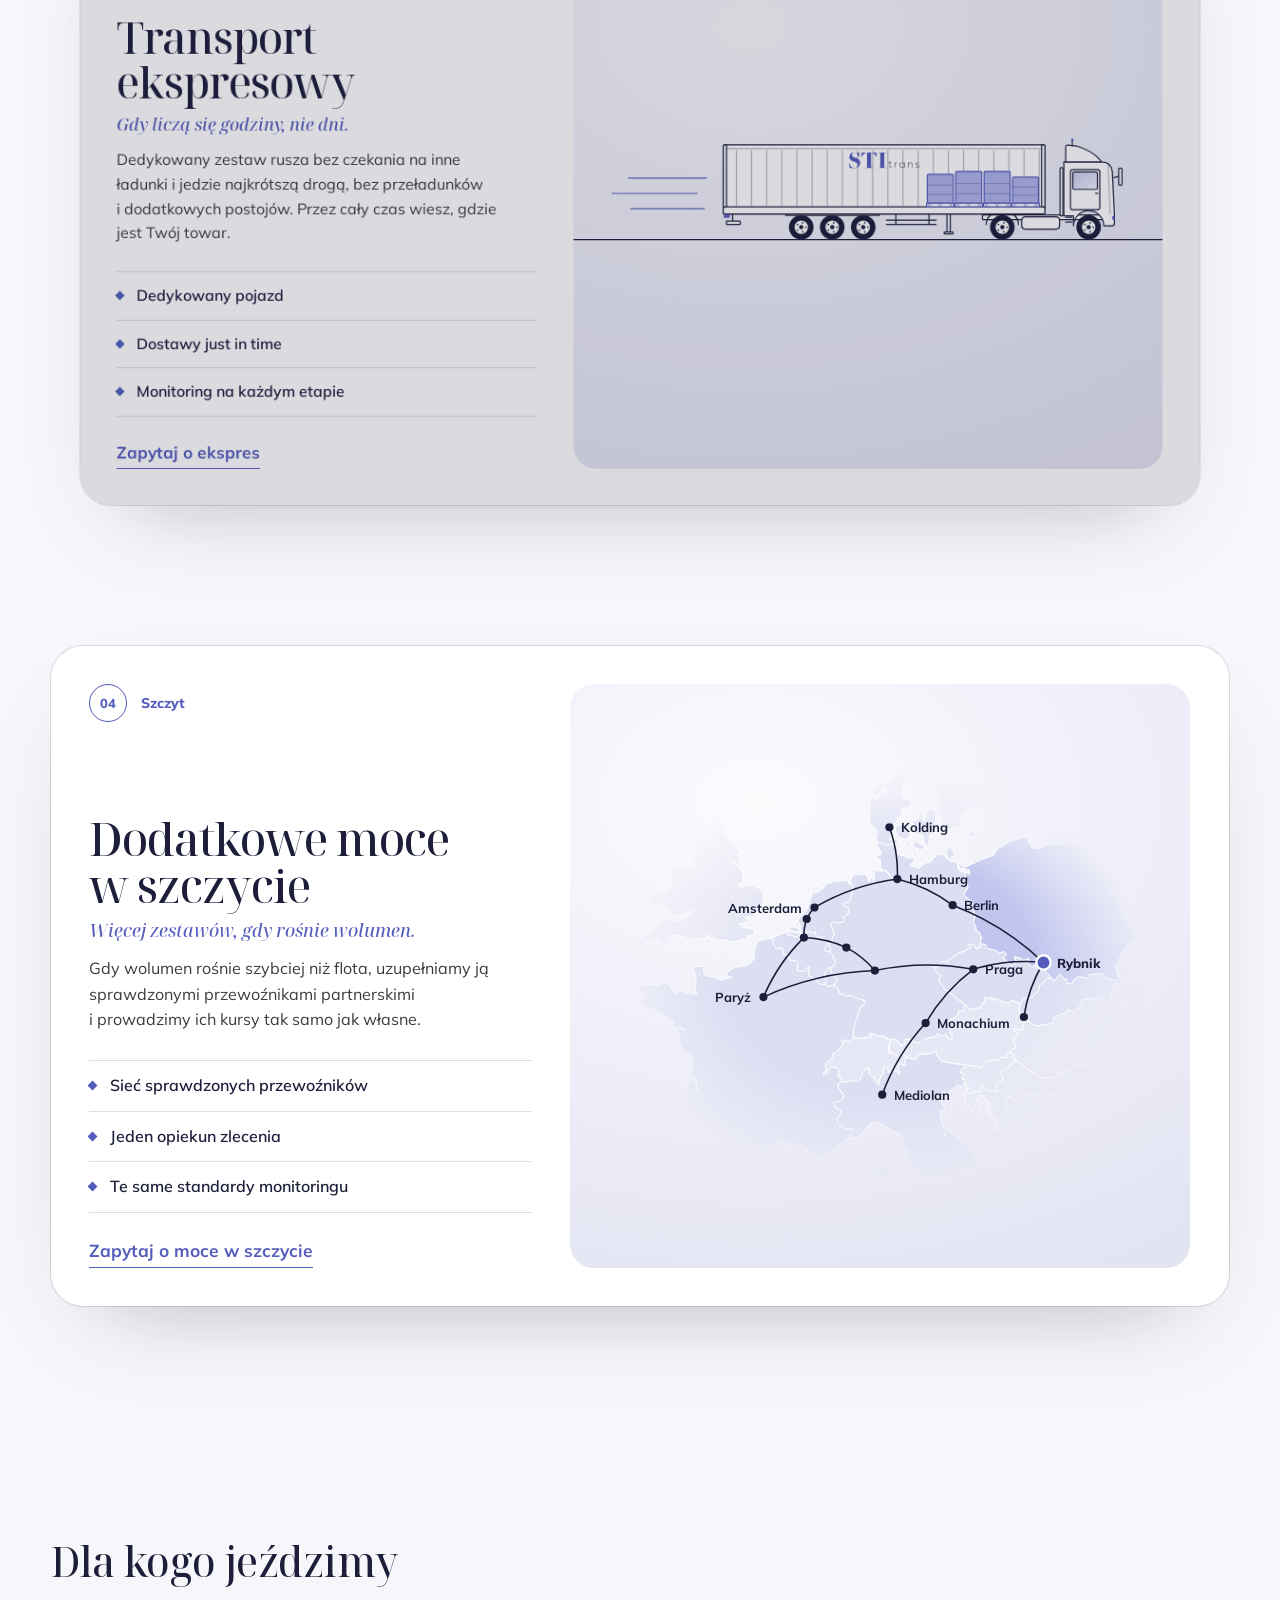
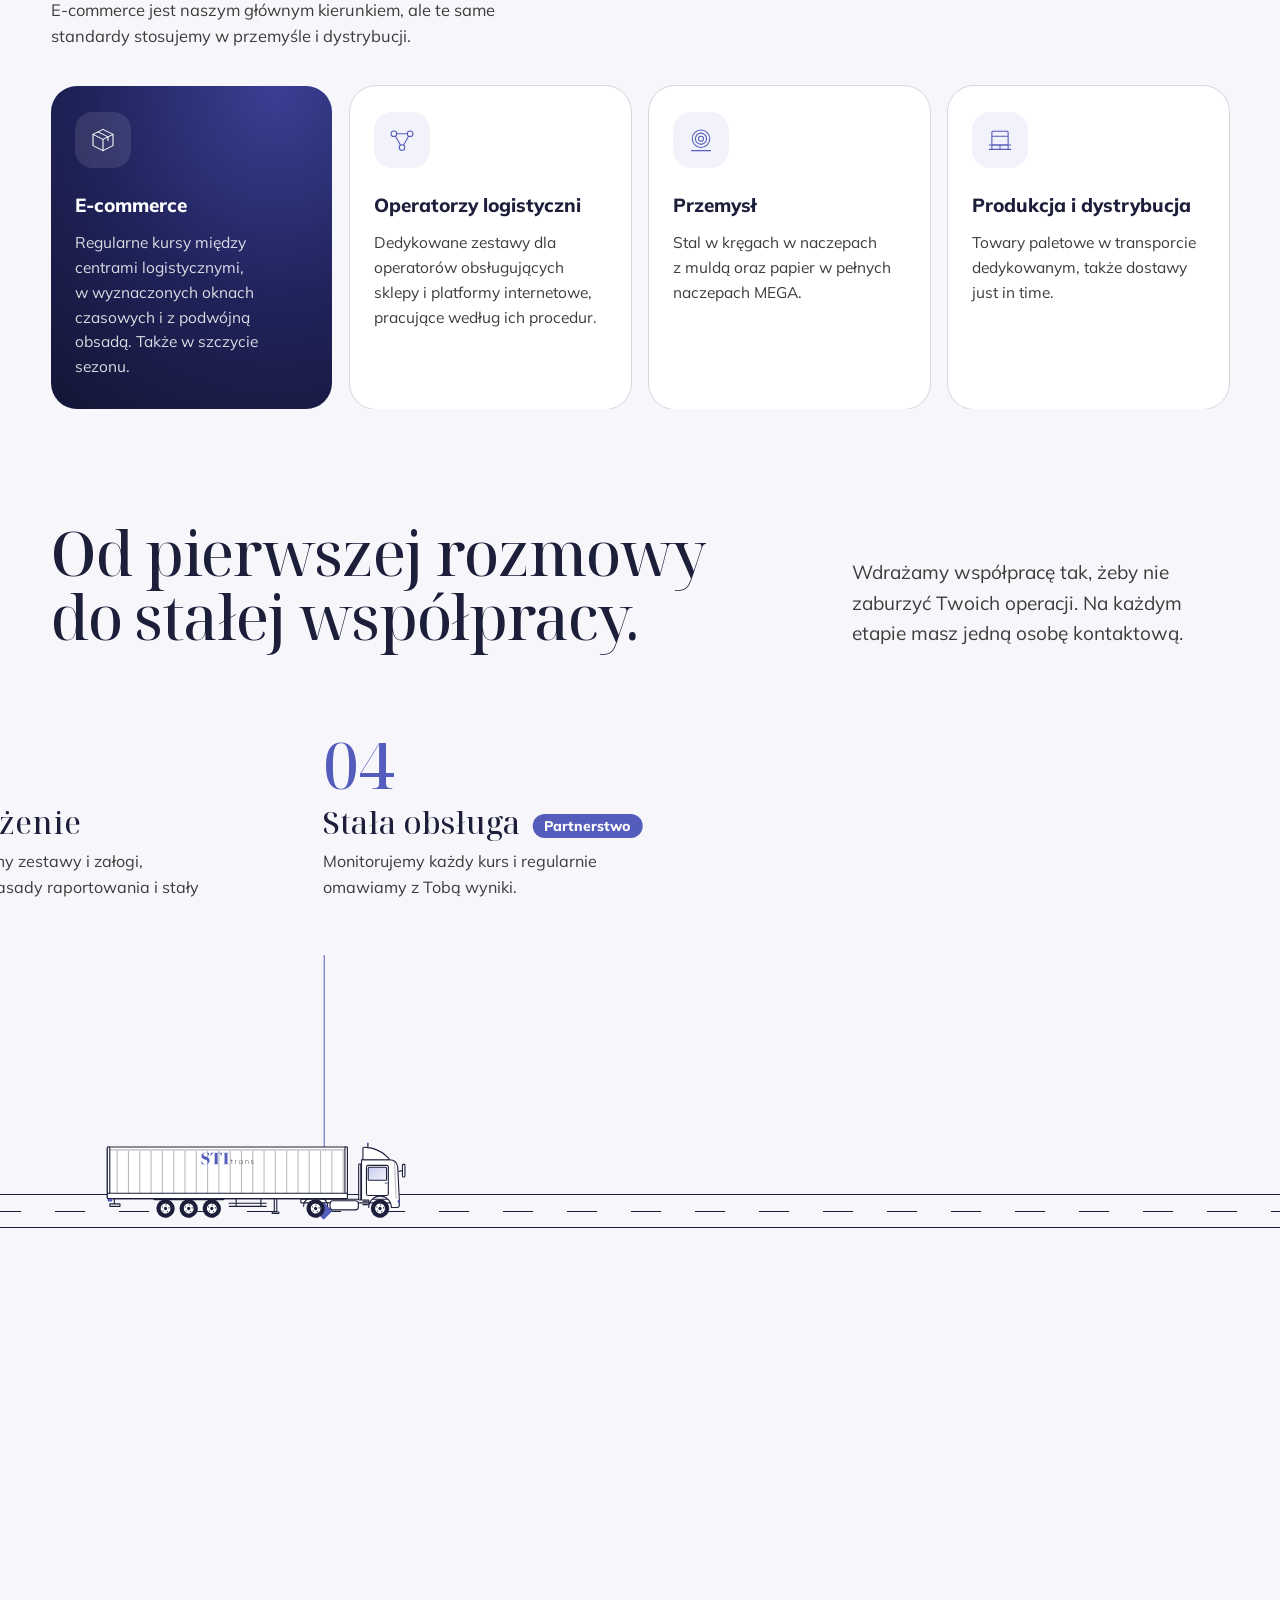
==== commit c1d90f83: "new main" ====
--- a/index.html
+++ b/index.html
@@ -12,13 +12,13 @@
 <link rel="preconnect" href="https://fonts.googleapis.com">
 <link rel="preconnect" href="https://fonts.gstatic.com" crossorigin>
 <link rel="stylesheet" href="https://fonts.googleapis.com/css2?family=Noto+Serif+Display:ital,wght@0,400..700;1,400..700&family=Mulish:wght@300..800&display=swap">
-<link rel="stylesheet" href="css/style.css?v=89fba242">
+<link rel="stylesheet" href="css/style.css?v=e2b5a46b">
 <!-- Płynne przewijanie (Lenis, MIT), dane mapy (Natural Earth, domena publiczna), tłumaczenia EN/DE, logika strony -->
 <script src="js/vendor/lenis.min.js?v=bc6fcb5d" defer></script>
 <script src="js/europe.js?v=ae457714" defer></script>
 <script src="js/i18n.js?v=52d81519" defer></script>
 <script src="js/core.js?v=abce8866" defer></script>
-<script src="js/main.js?v=febde2ea" defer></script>
+<script src="js/main.js?v=278f0d1c" defer></script>
 </head>
 <body class="is-loading">
 <a class="skip" href="#o-nas">Przejdź do treści</a>
--- a/css/style.css
+++ b/css/style.css
@@ -149,7 +149,7 @@
 .menu__lang{margin-top:16px;font-size:15px;gap:16px}
 
 /* ---------- 5. Hero ---------- */
-.hero{position:relative;height:470vh;background:var(--paper)}
+.hero{position:relative;height:calc(470vh + var(--lift,0px));background:var(--paper)}
 .stage{position:sticky;top:0;height:100vh;height:100svh;overflow:hidden;--title-ems:6.05}
 .hero__copy{position:absolute;inset:0;z-index:1;display:flex;flex-direction:column;justify-content:flex-end;padding:calc(var(--header-h) + env(safe-area-inset-top,0px) + 2vh) var(--pad) calc(var(--pad) * .8 + env(safe-area-inset-bottom,0px))}
 .hero__title{margin:0;font-family:var(--serif);font-weight:var(--serif-w-hero);font-variation-settings:var(--serif-vs);color:var(--ink);line-height:.94;letter-spacing:-.03em;
@@ -650,7 +650,7 @@
   .logo{height:34px}
   .site-header.is-scrolled .logo{transform:scale(.82)}
   .tools .btn--small{display:none}
-  .hero{height:440vh}
+  .hero{height:calc(440vh + var(--lift,0px))}
   .hero__foot{gap:16px}
   .hero__cta{justify-self:start}
   .glass{-webkit-backdrop-filter:none;backdrop-filter:none;background:rgba(14,15,42,.72)}
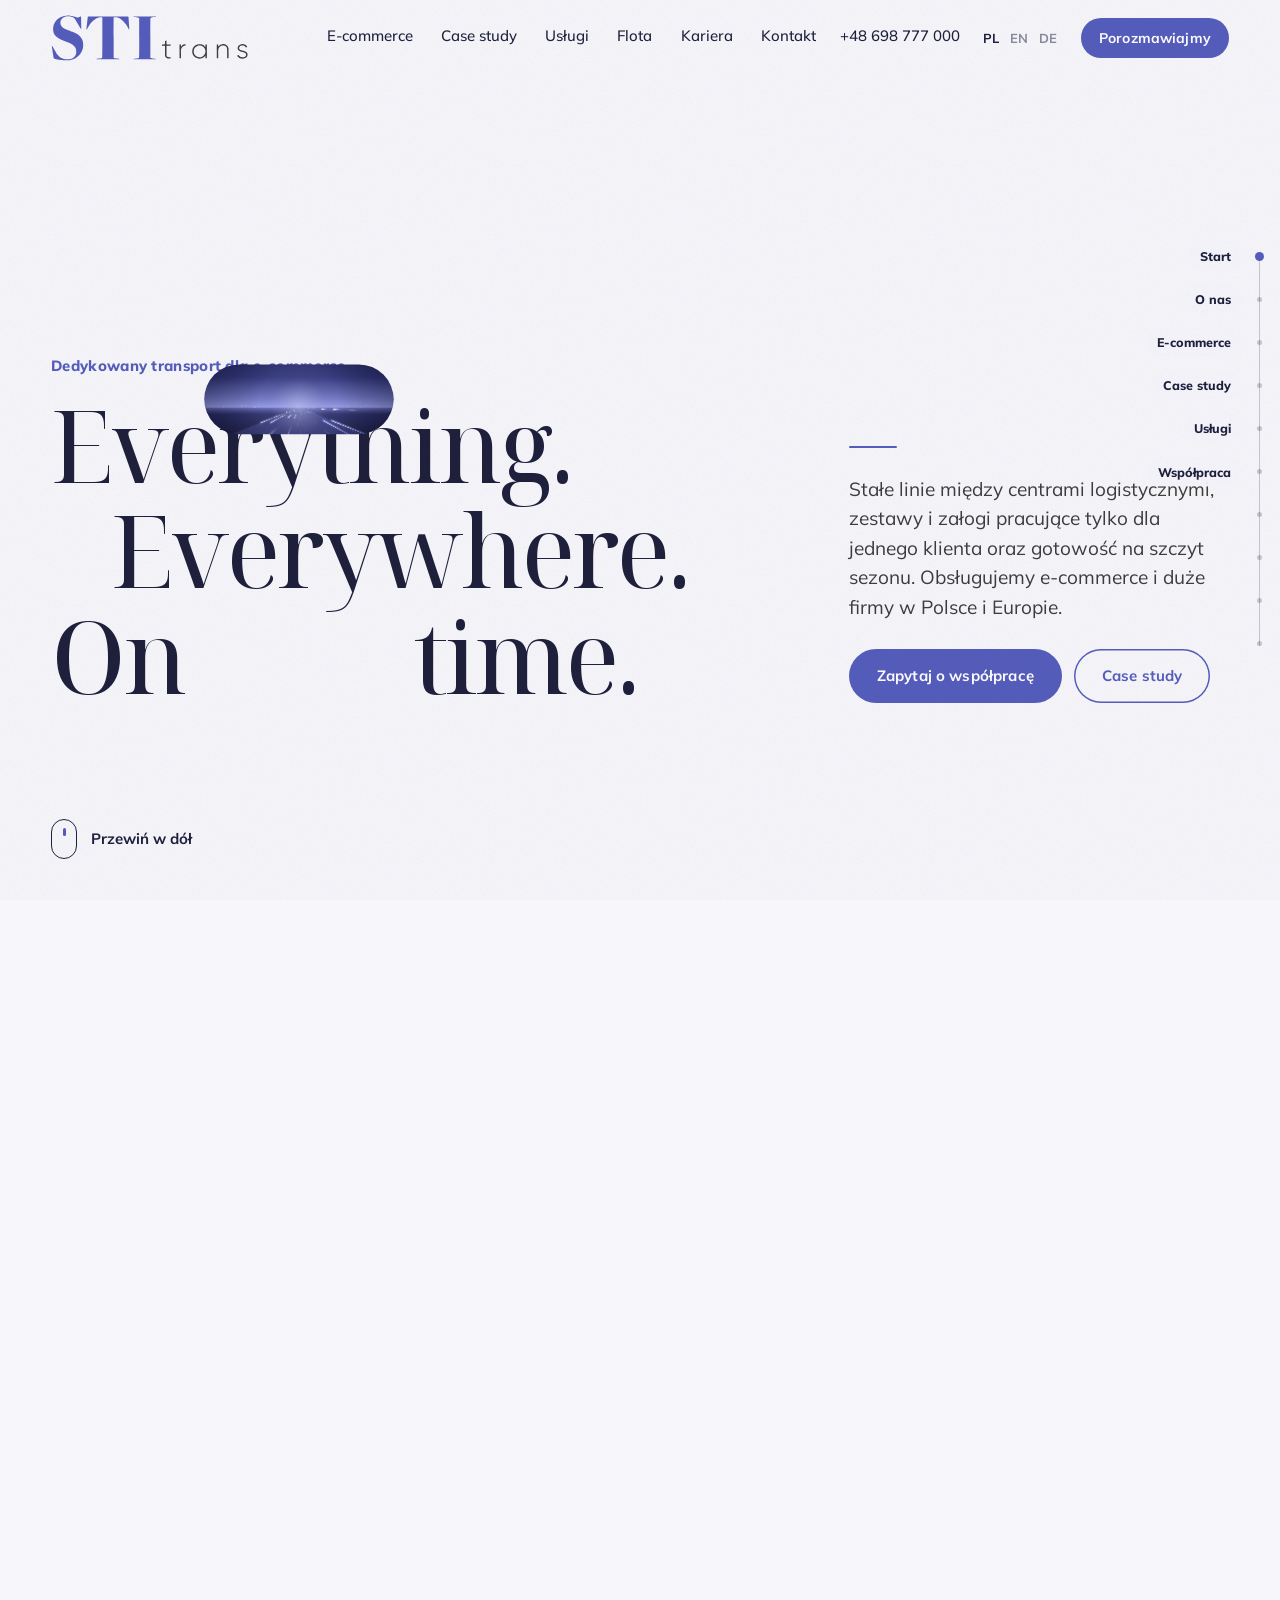
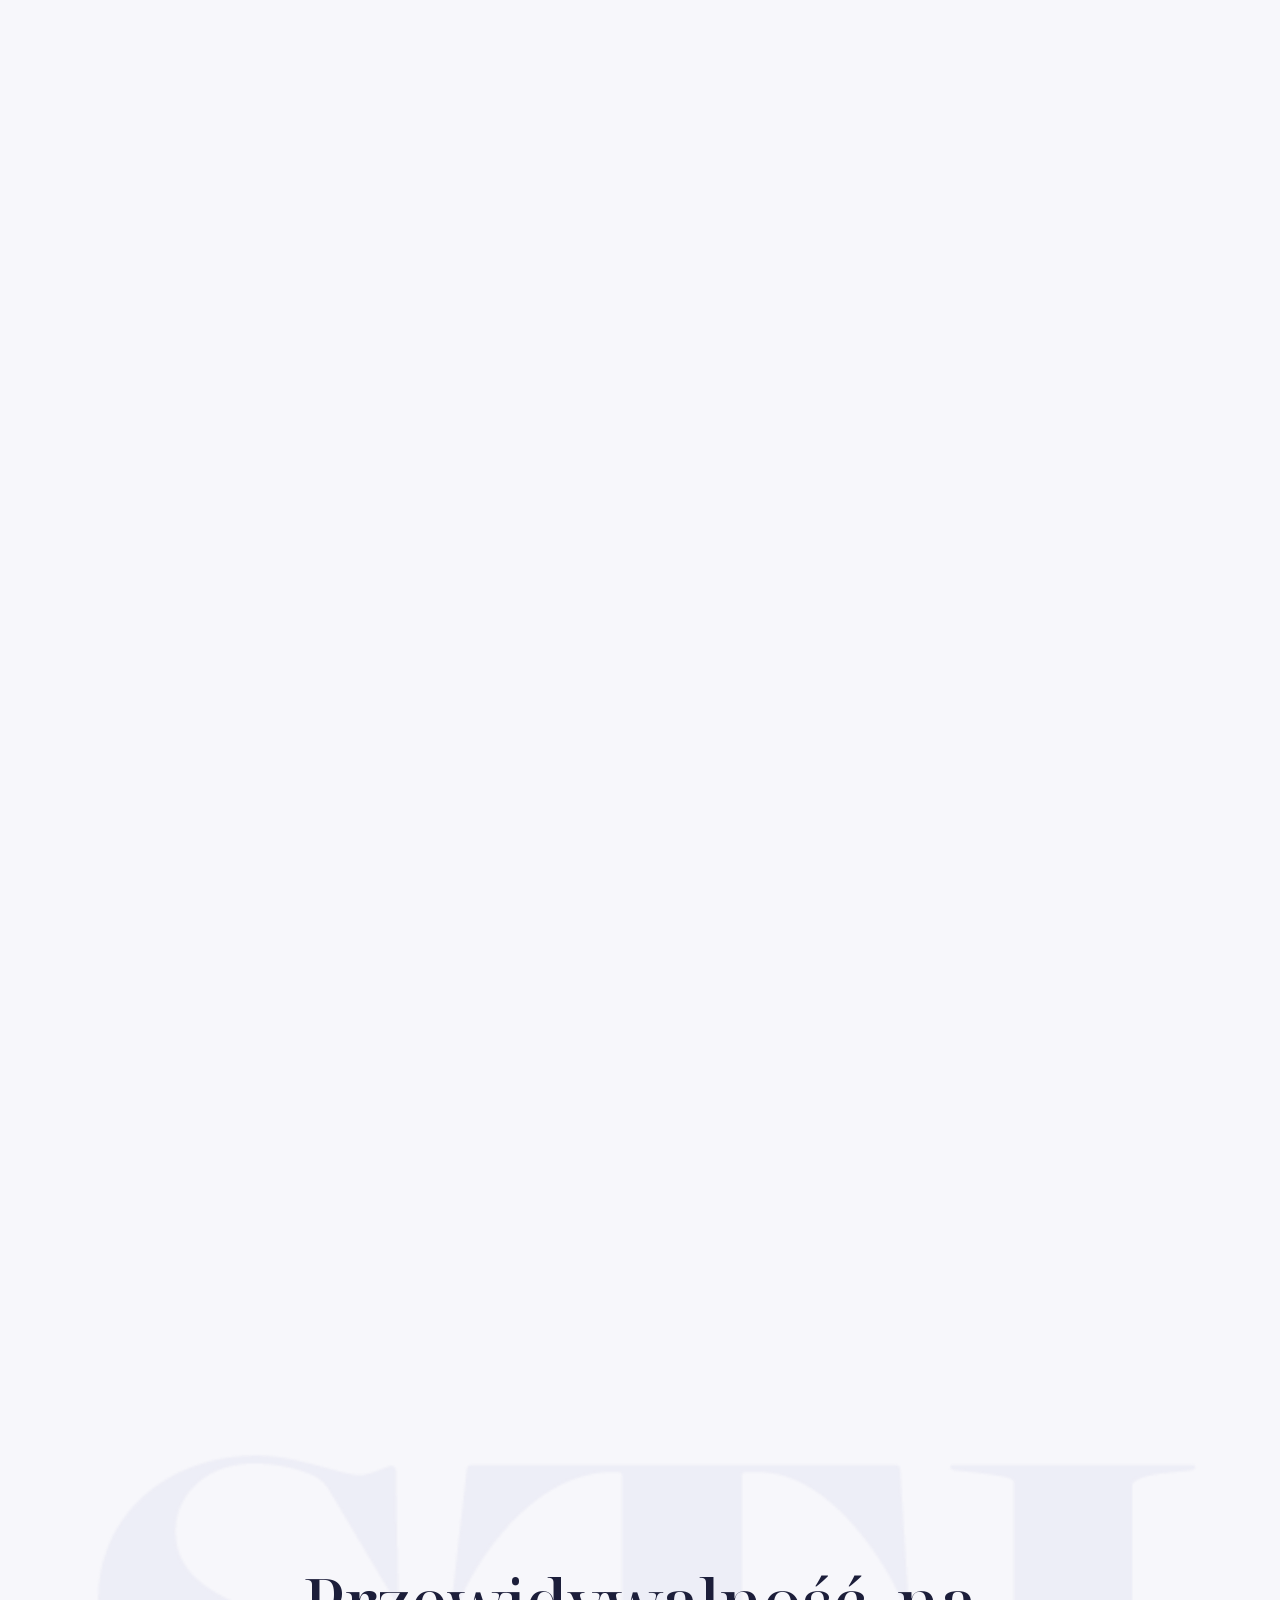
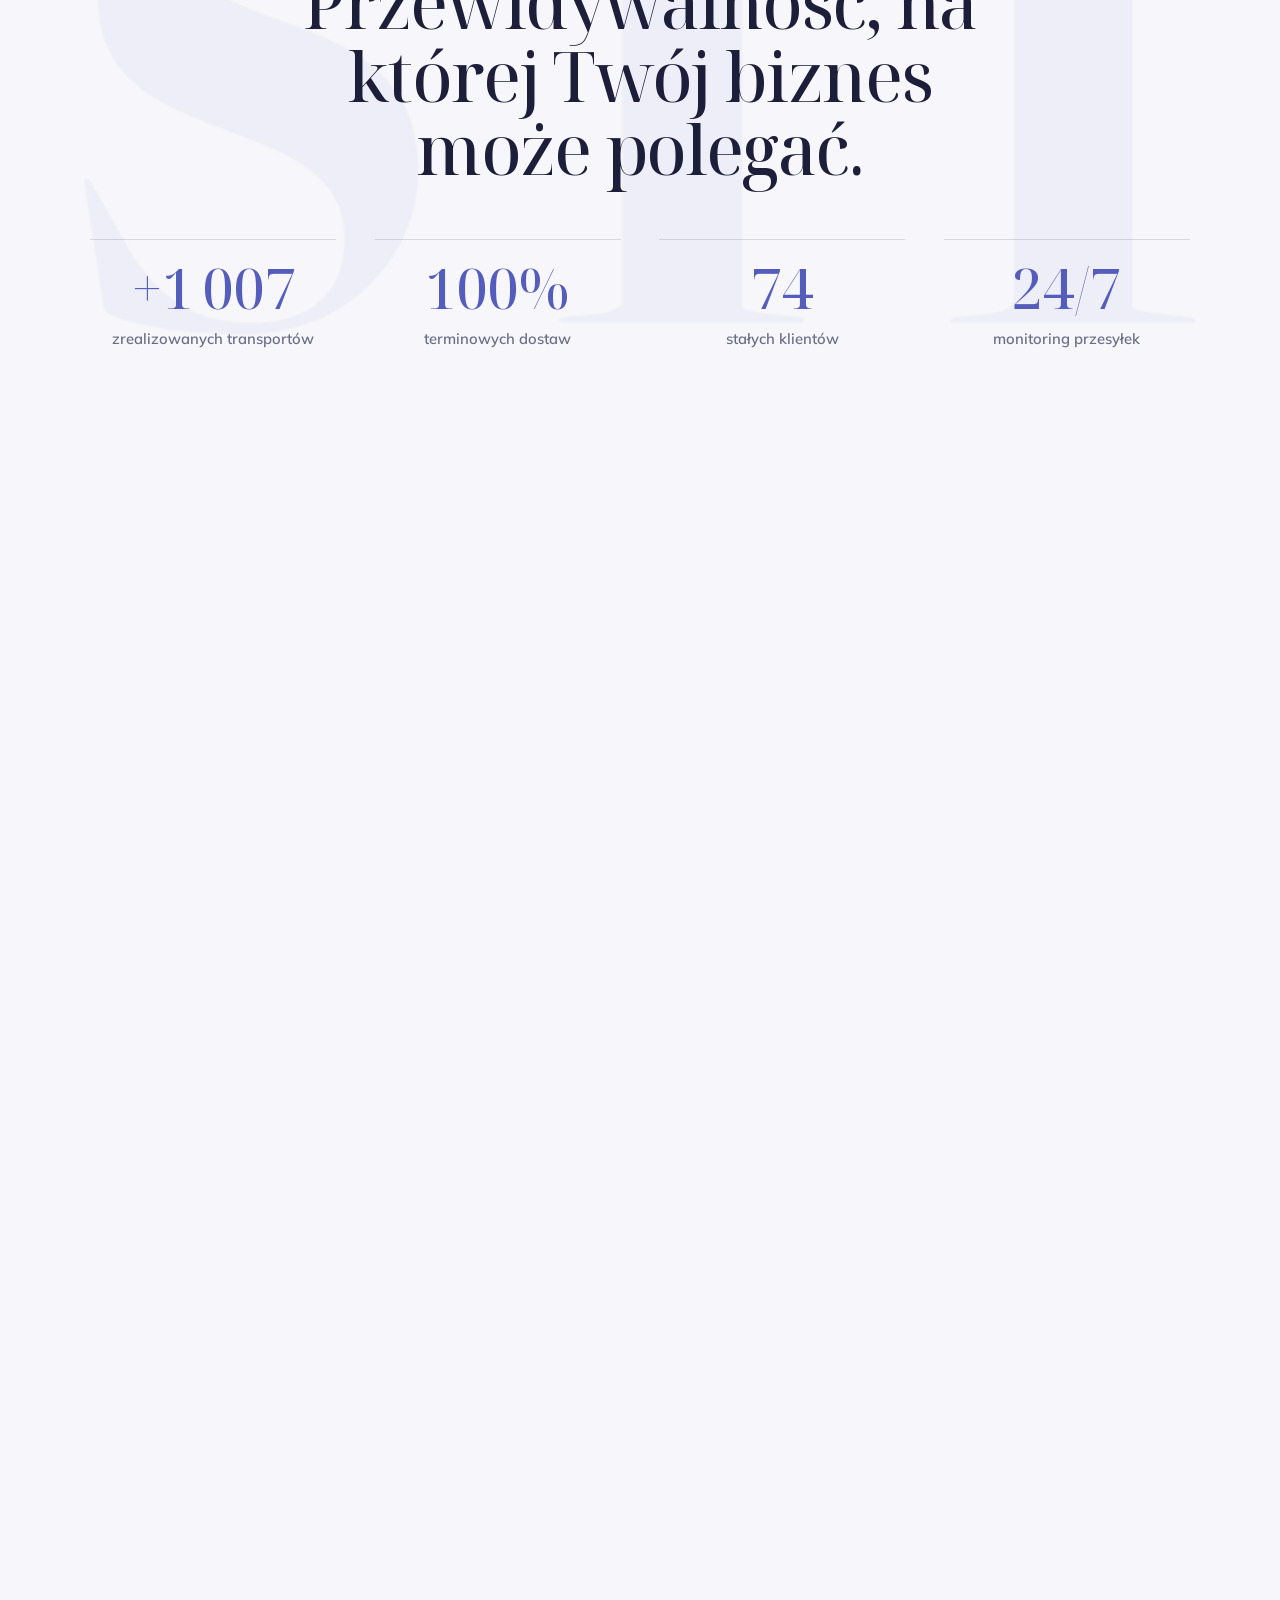
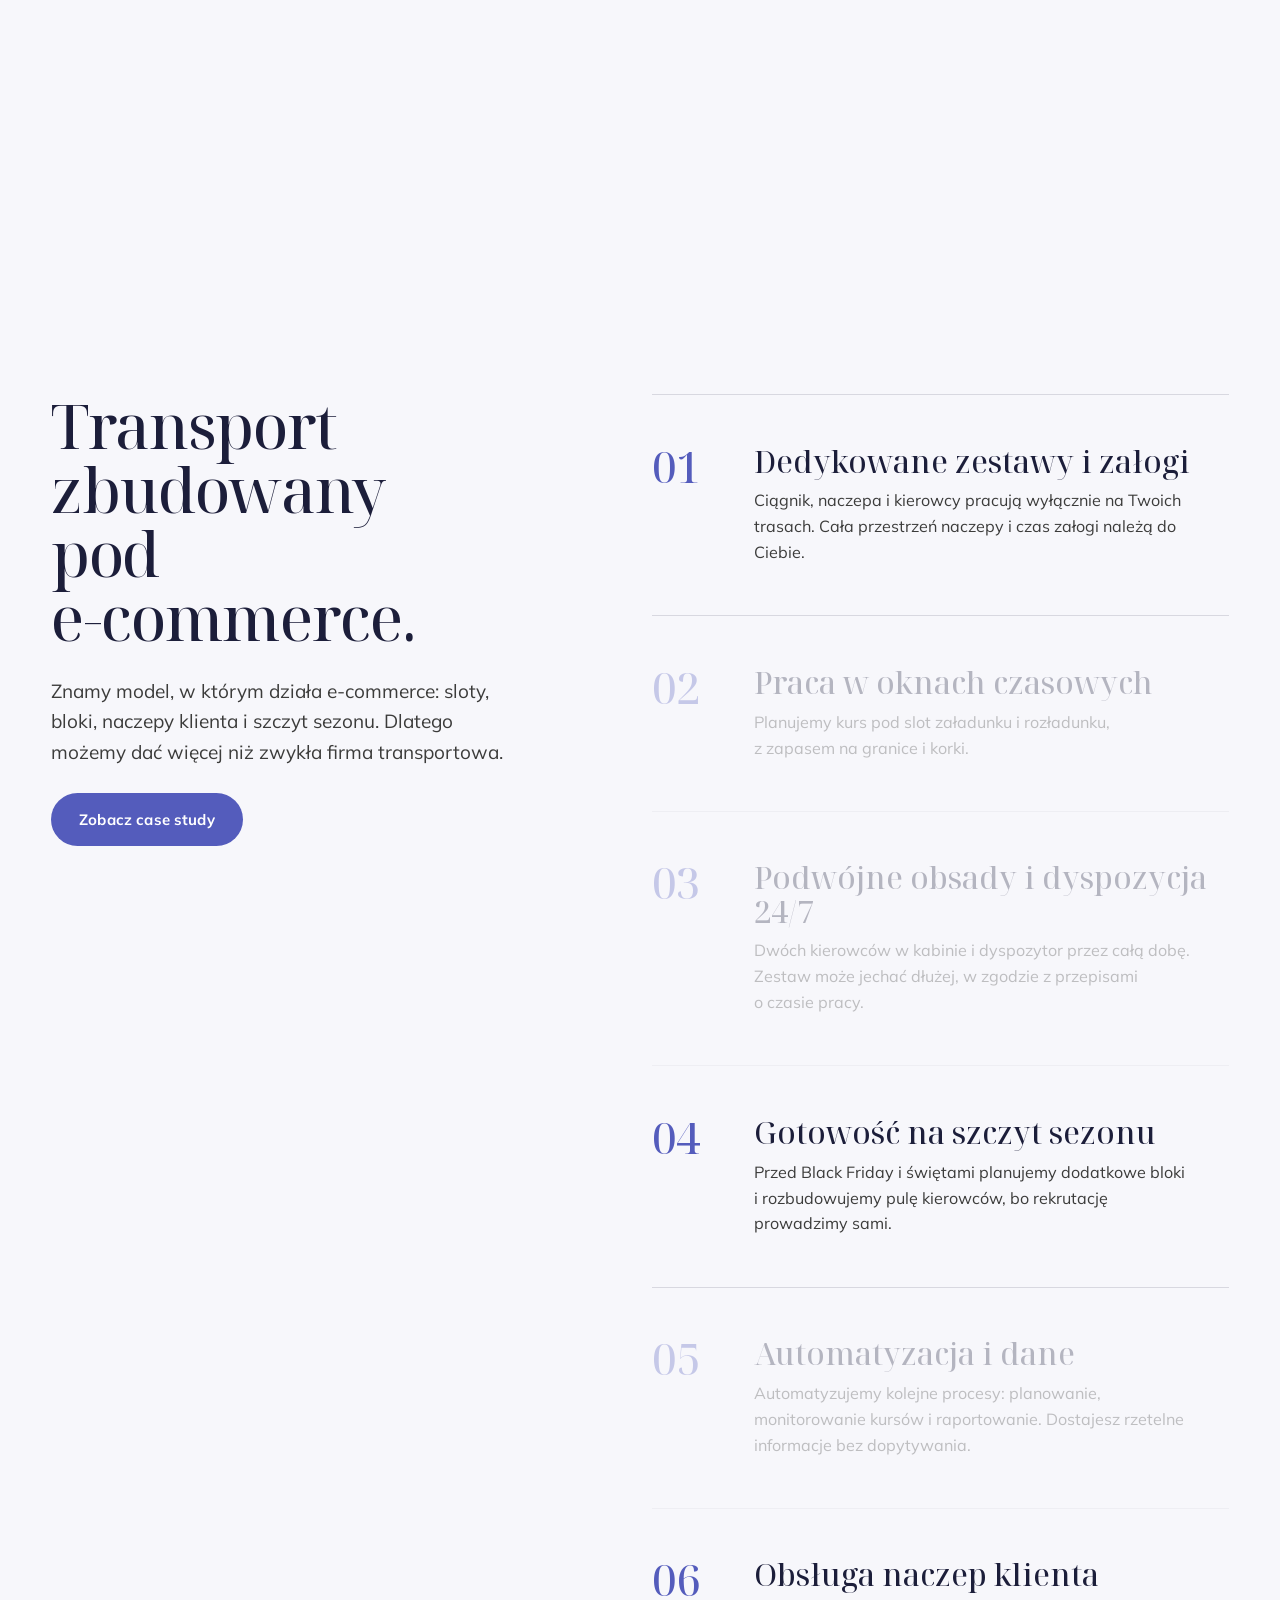
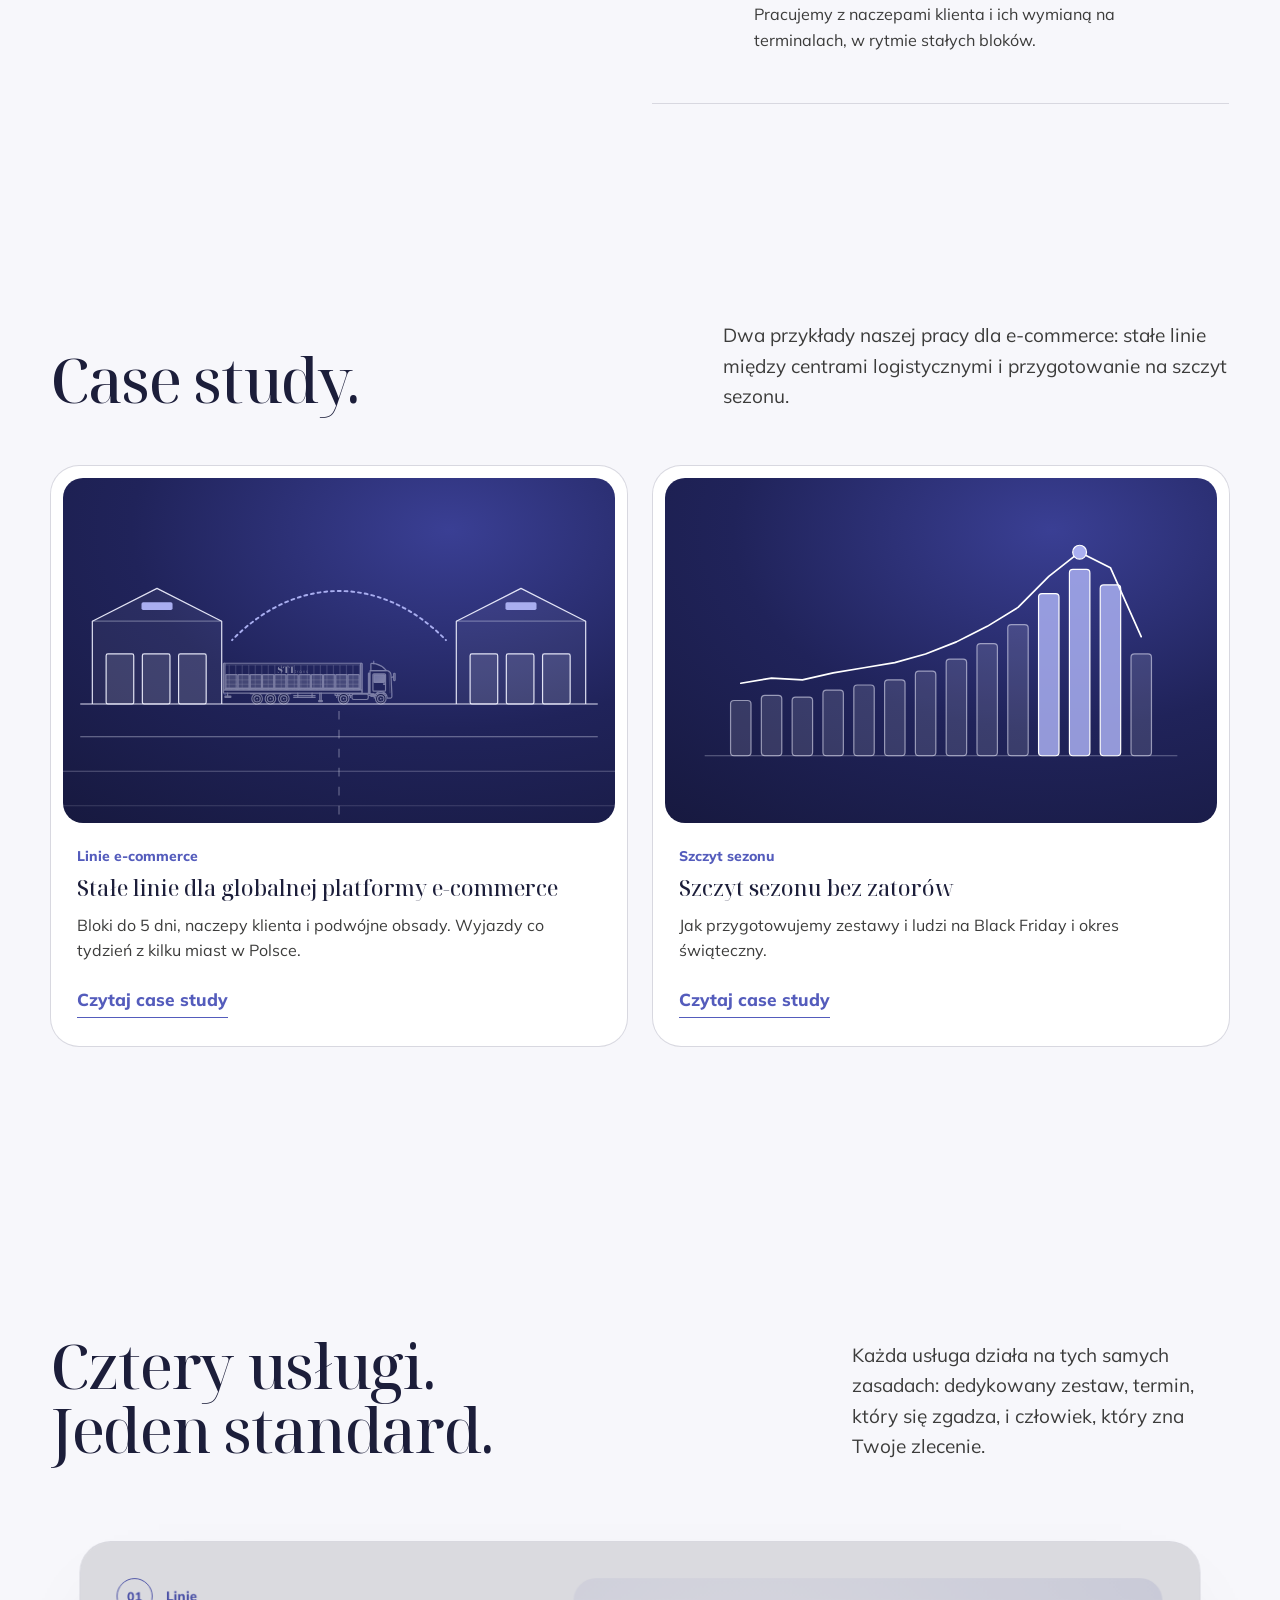
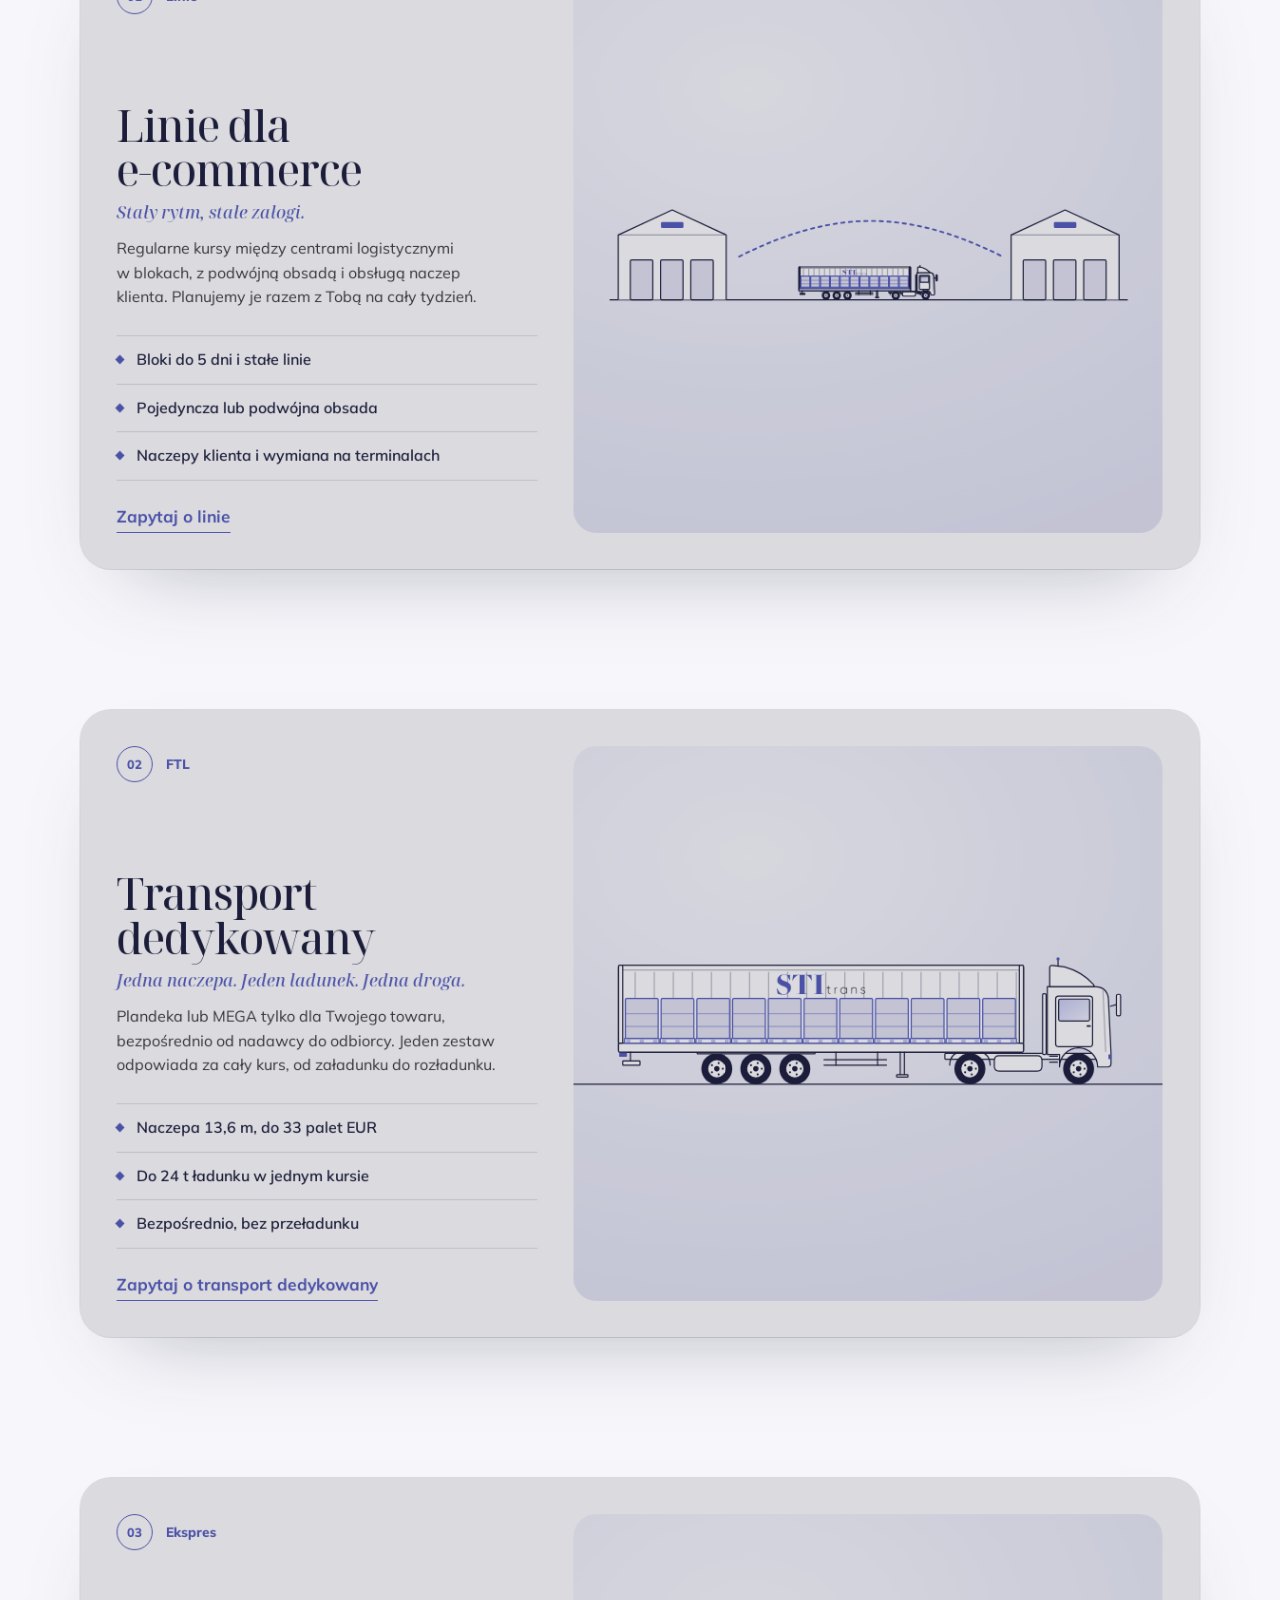
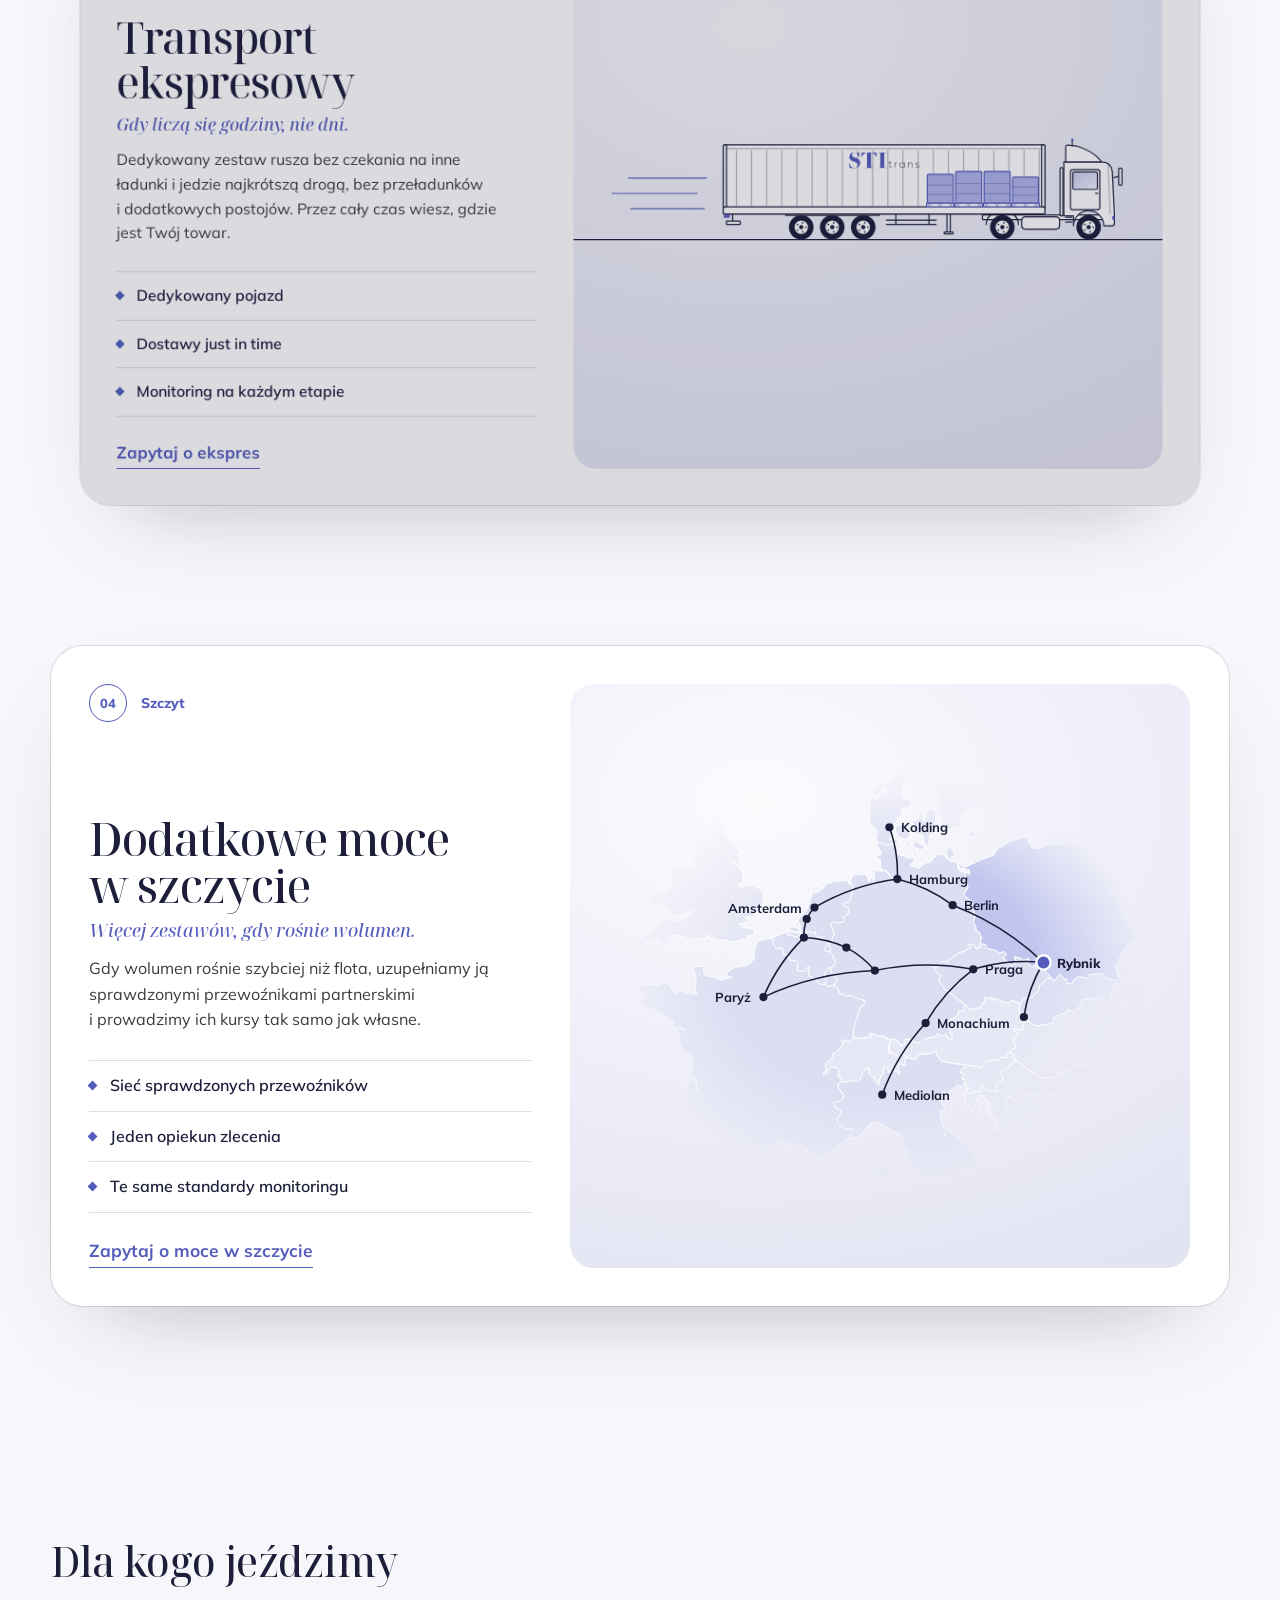
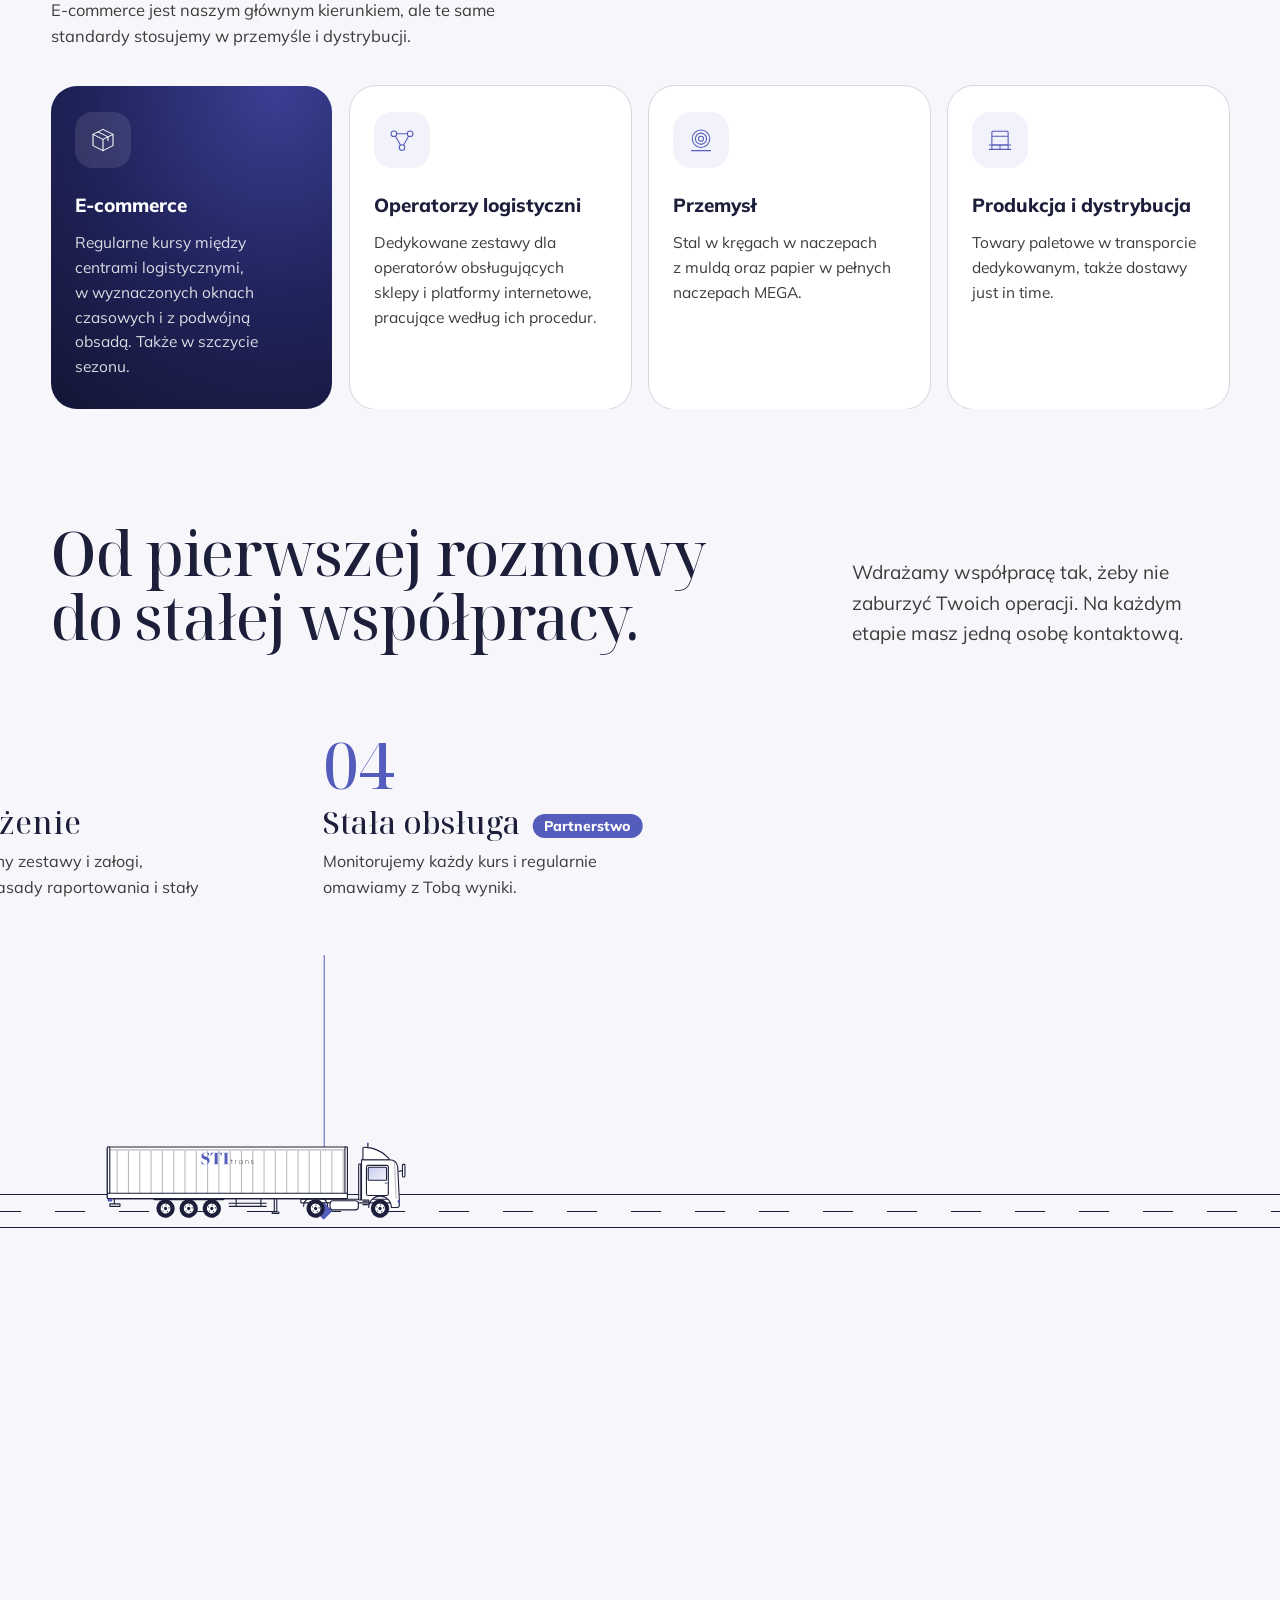
==== commit e7b7f52f: "text biznes" ====
--- a/index.html
+++ b/index.html
@@ -16,7 +16,7 @@
 <!-- Płynne przewijanie (Lenis, MIT), dane mapy (Natural Earth, domena publiczna), tłumaczenia EN/DE, logika strony -->
 <script src="js/vendor/lenis.min.js?v=bc6fcb5d" defer></script>
 <script src="js/europe.js?v=ae457714" defer></script>
-<script src="js/i18n.js?v=52d81519" defer></script>
+<script src="js/i18n.js?v=5053201a" defer></script>
 <script src="js/core.js?v=abce8866" defer></script>
 <script src="js/main.js?v=278f0d1c" defer></script>
 </head>
@@ -218,7 +218,7 @@
   <!-- ============ 2. O nas: zdanie wypełniane przewijaniem ============ -->
   <section class="statement" id="o-nas" data-land="0.5" aria-labelledby="statementText">
     <div class="statement__stage">
-      <h2 class="statement__text" id="statementText">Przewidywalność, na której można oprzeć biznes.</h2>
+      <h2 class="statement__text" id="statementText">Przewidywalność, na której Twój biznes może polegać.</h2>
       <div class="statement__foot" id="statementFoot">
         <dl class="stats">
           <div><dt>zrealizowanych transportów</dt><dd><span data-count="1007" data-prefix="+">+1 007</span></dd></div>
